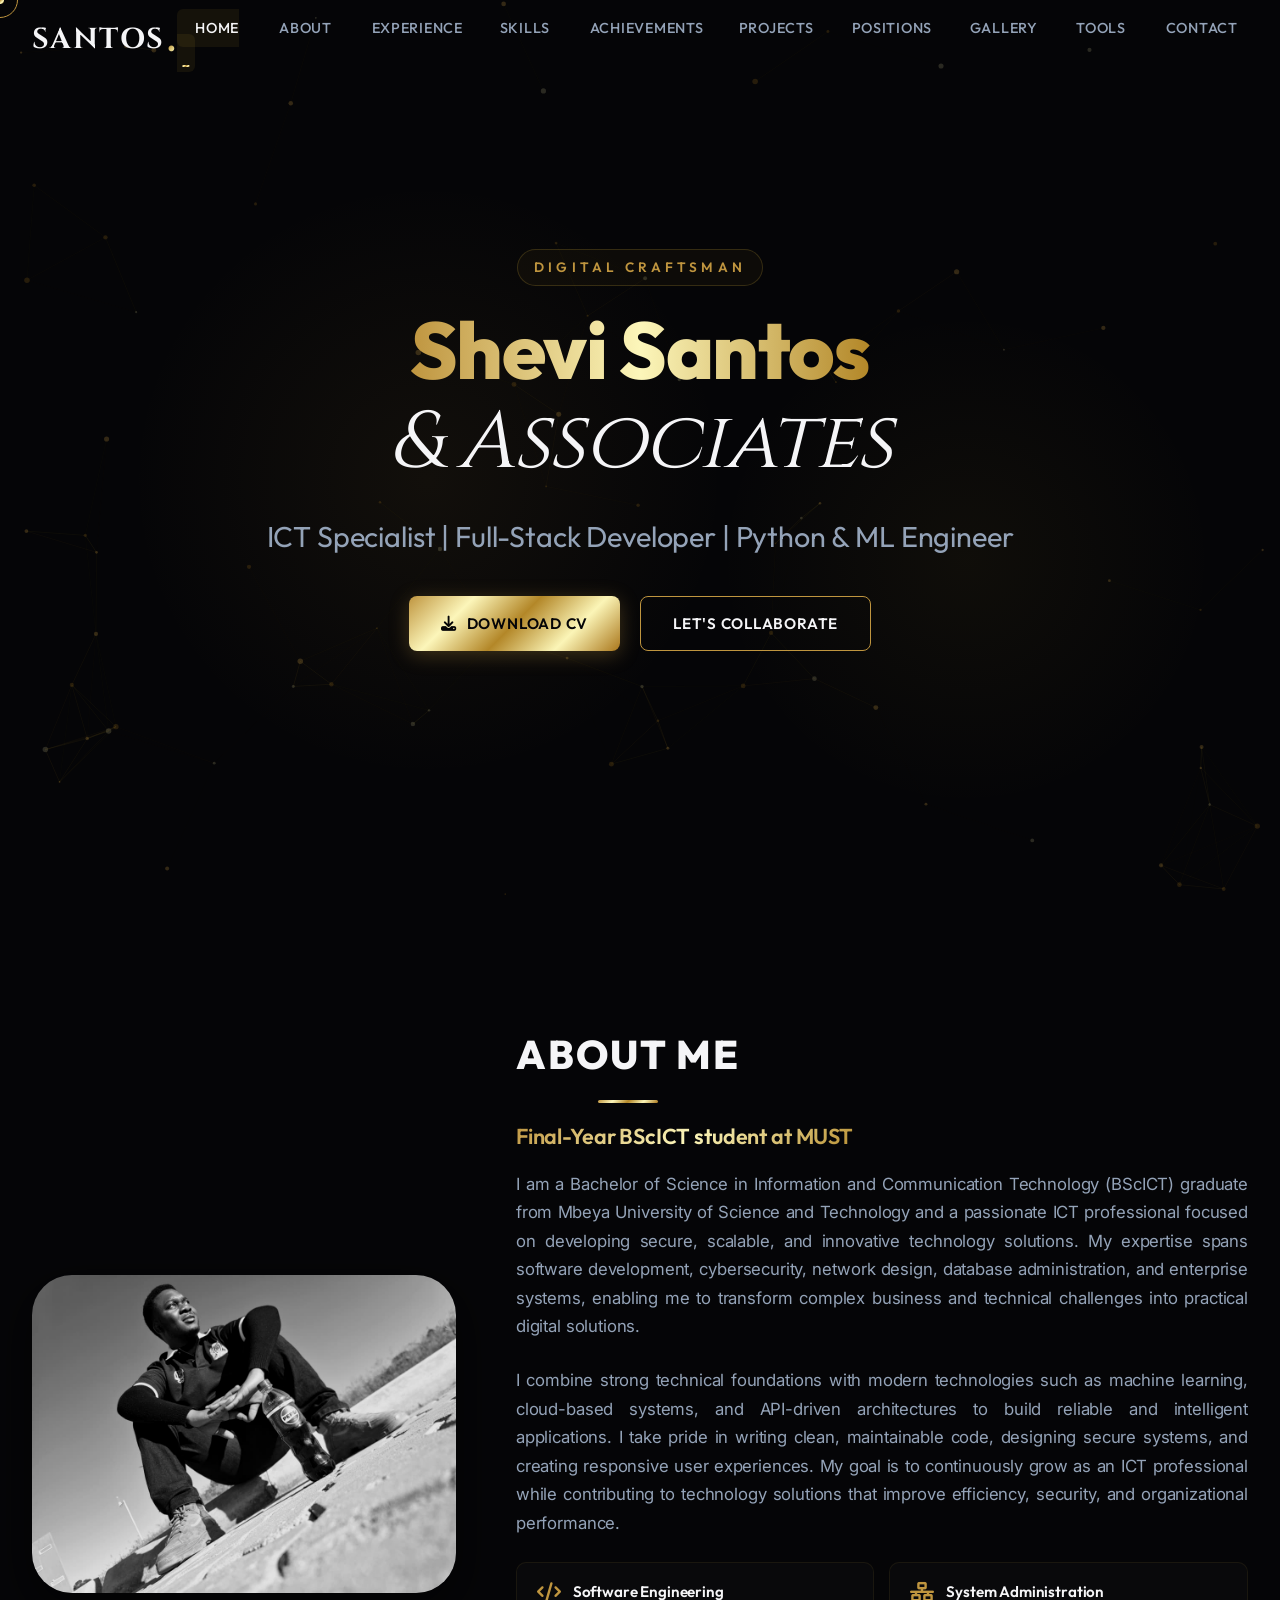
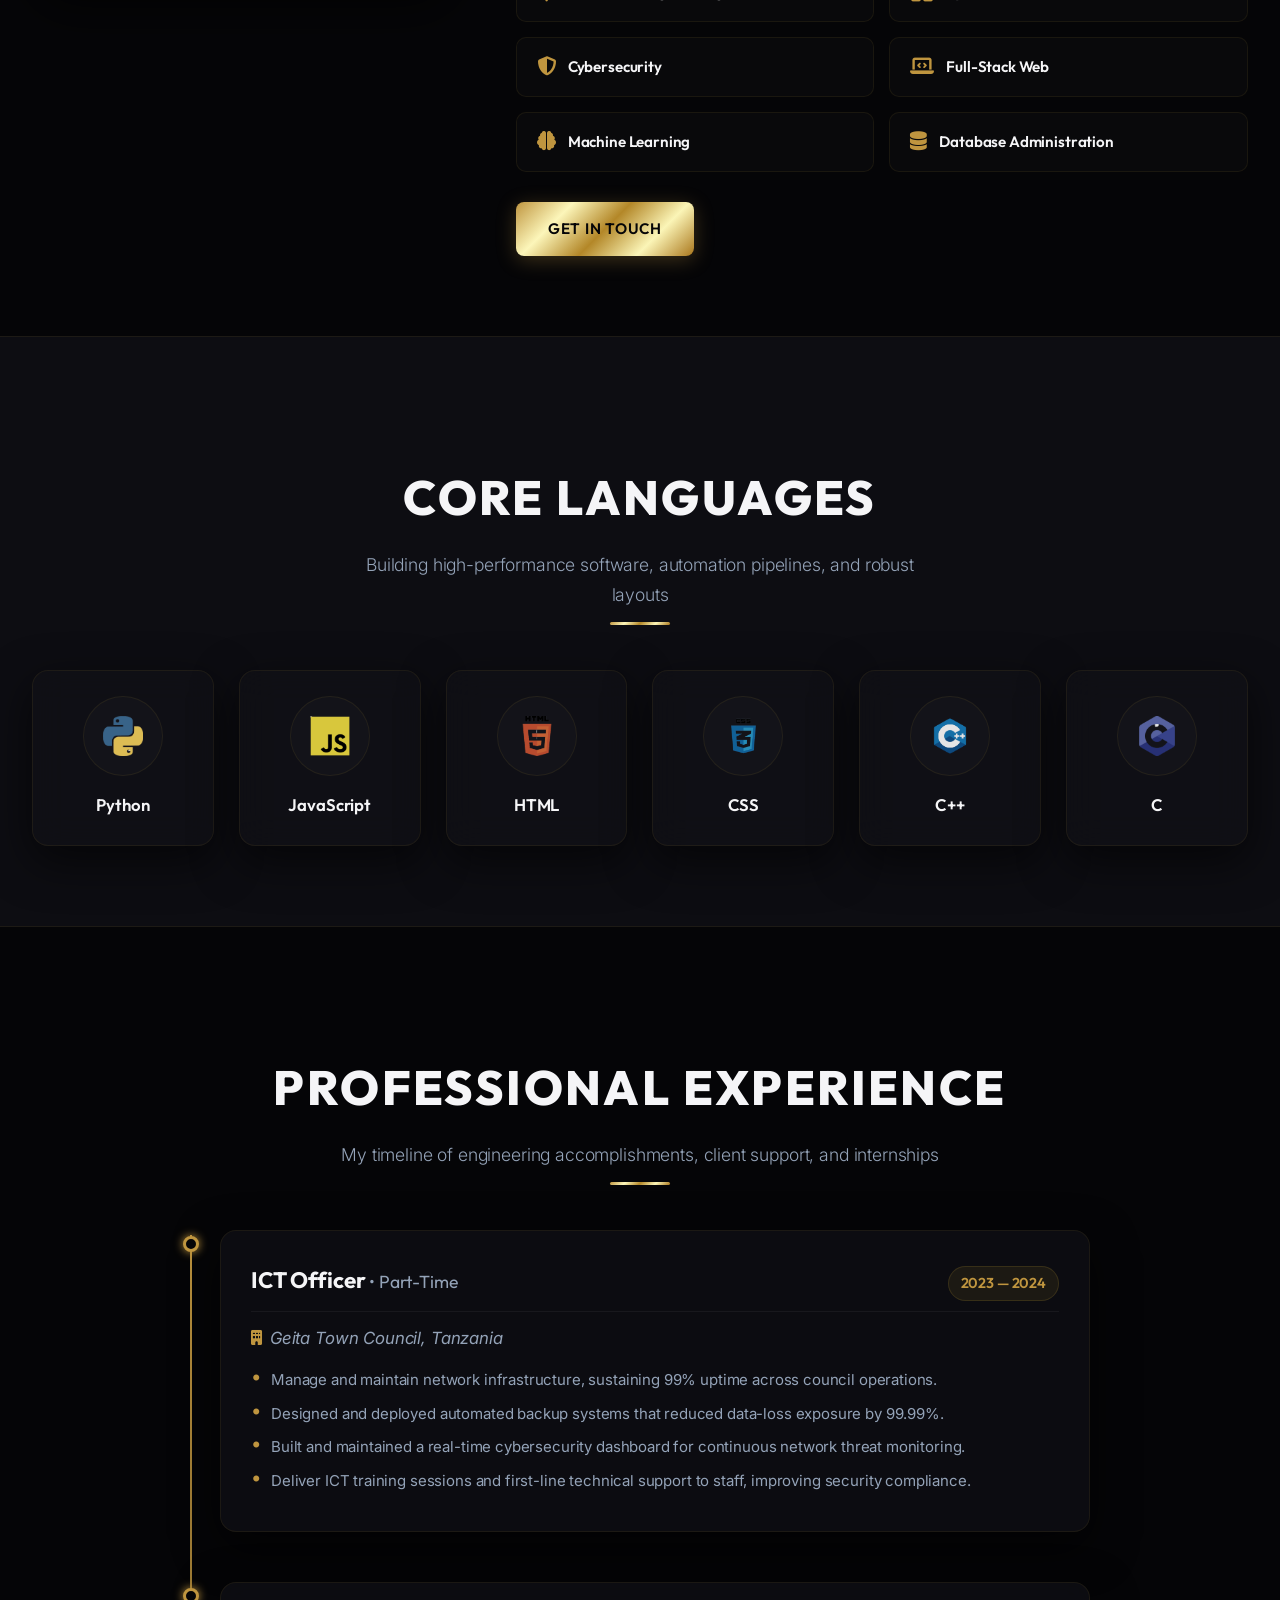
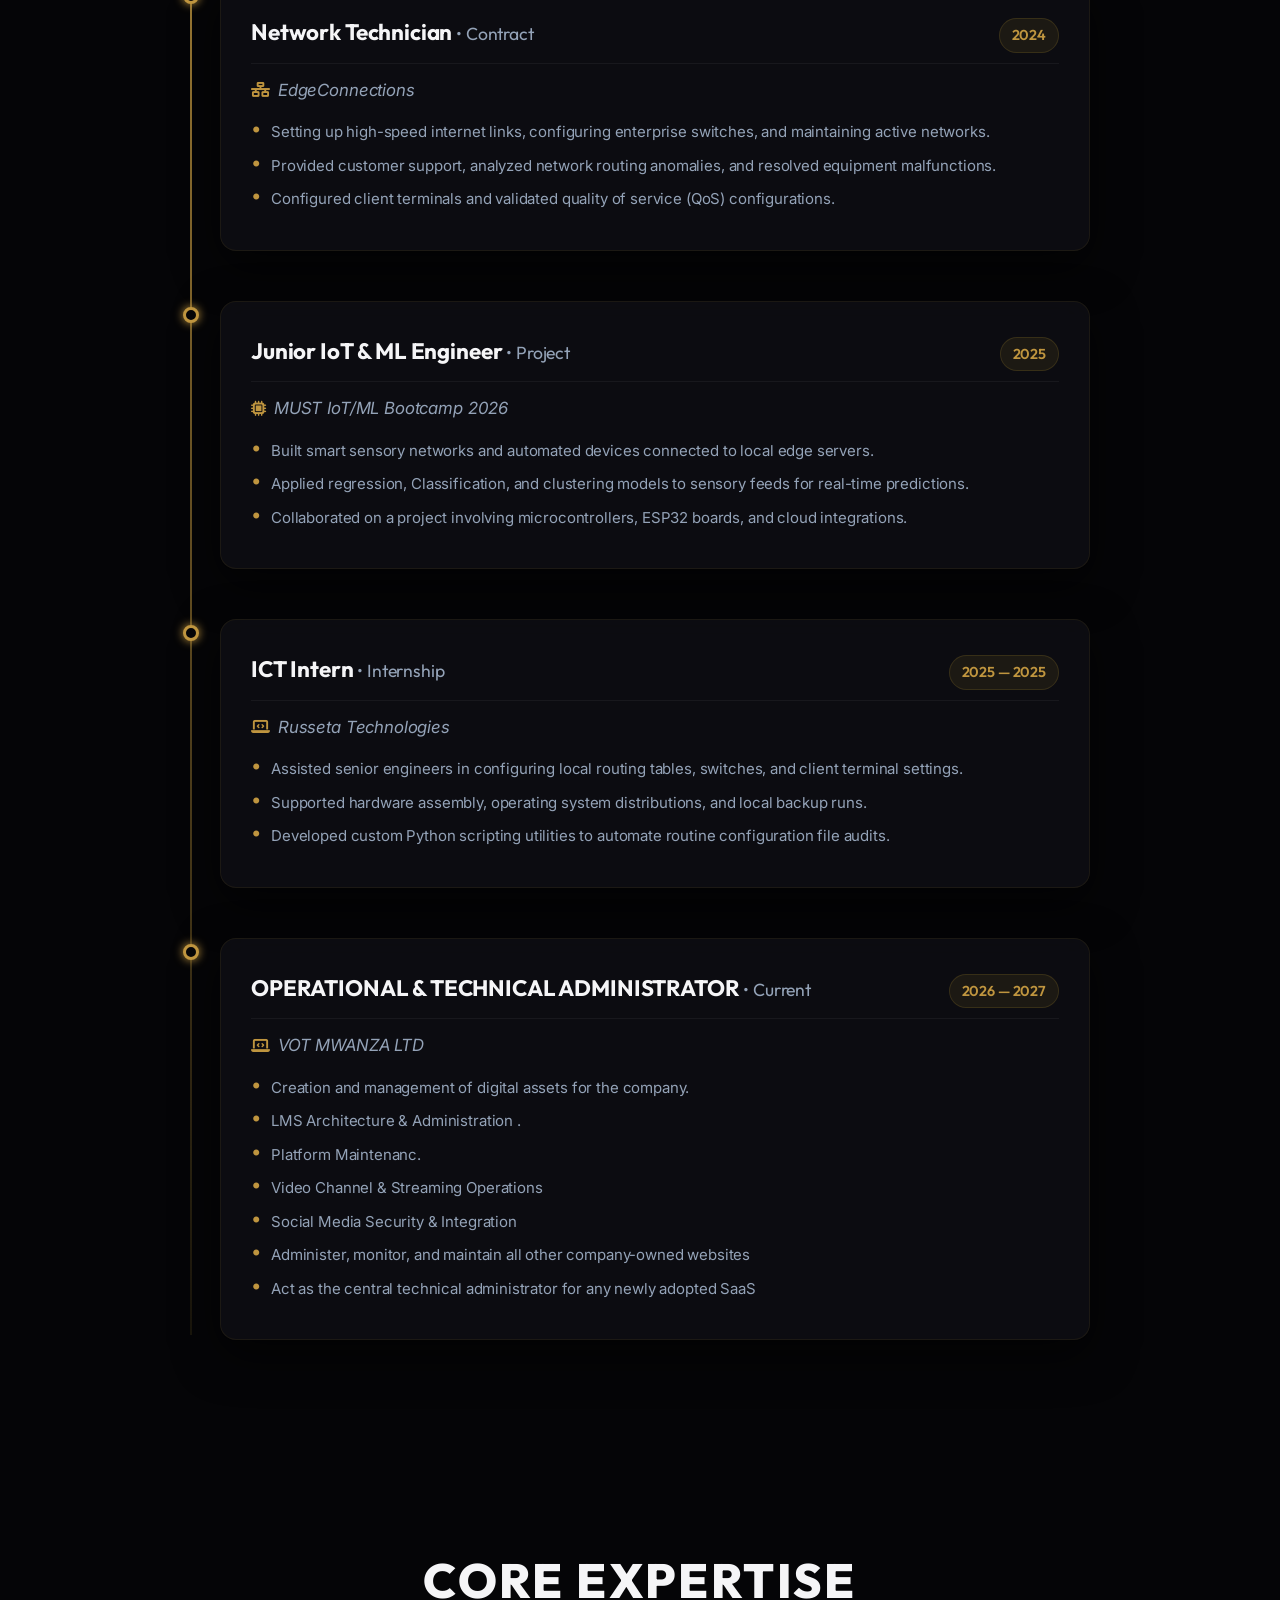
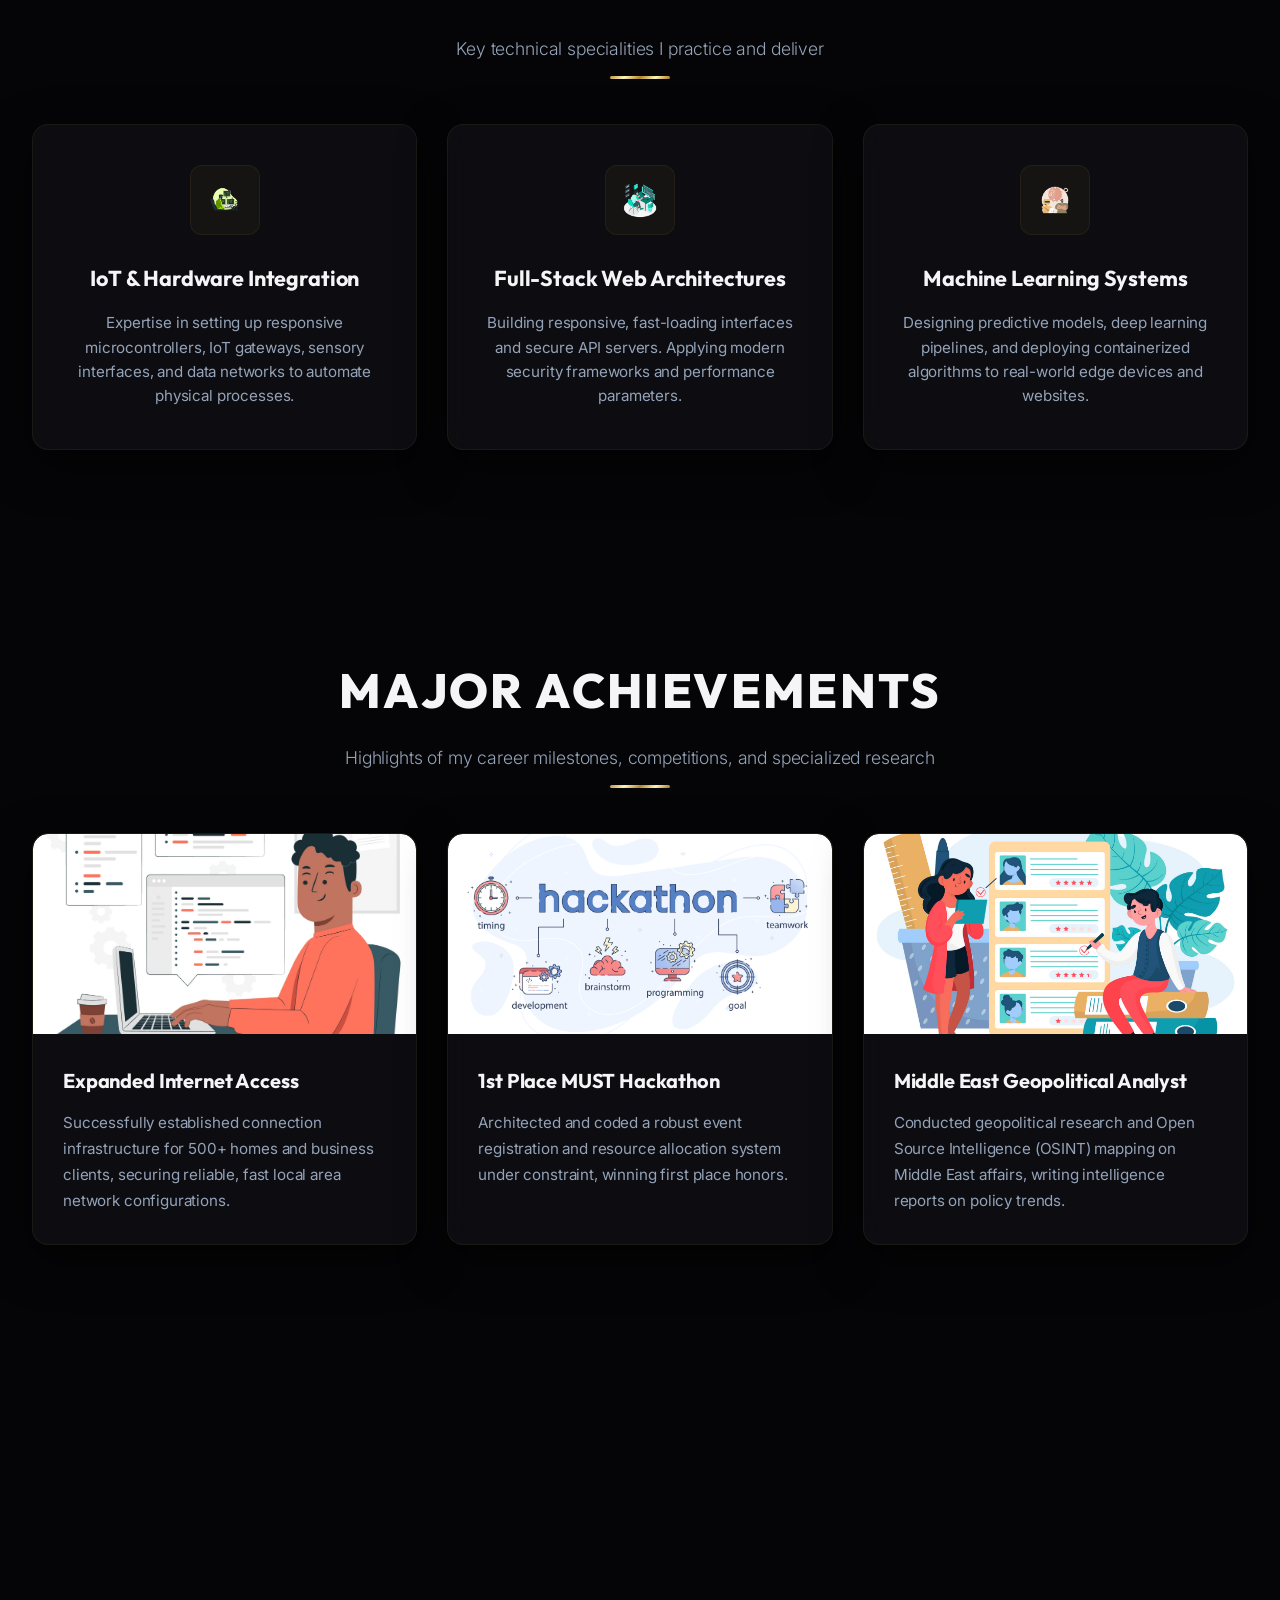
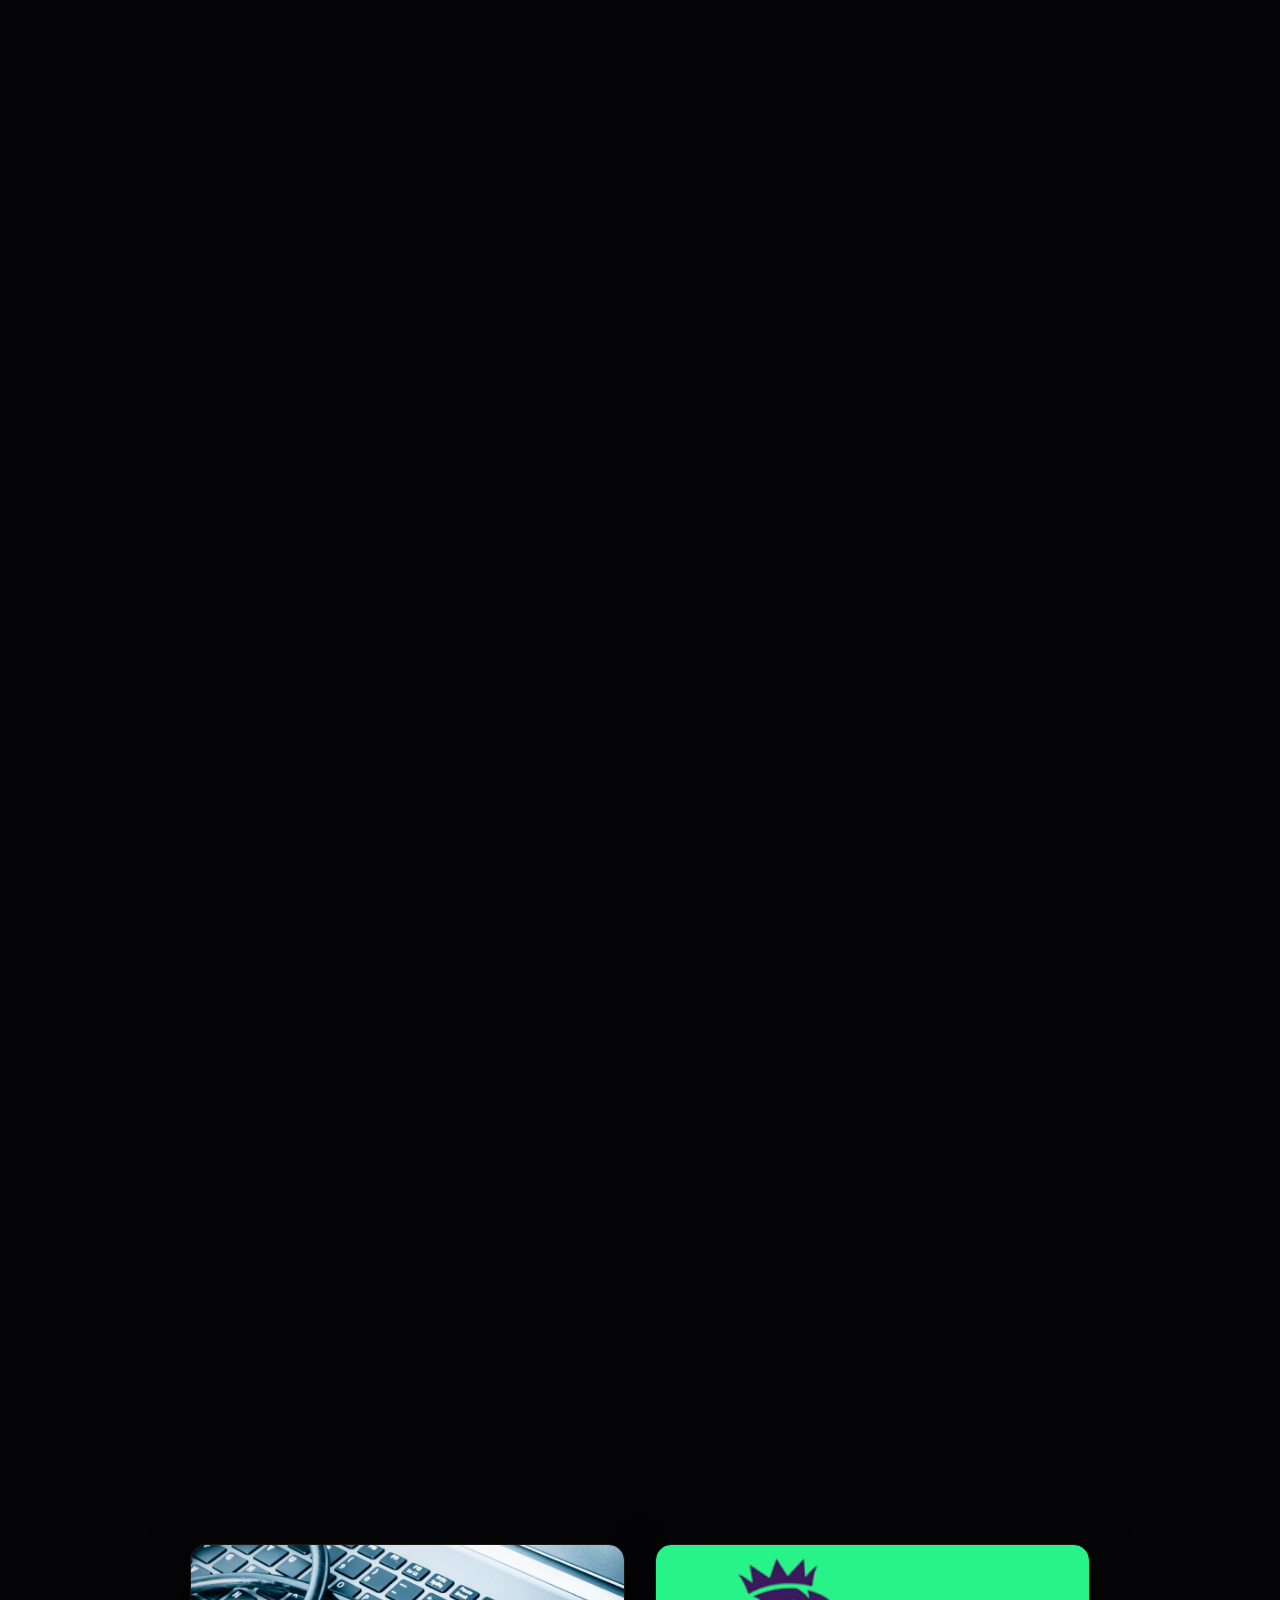
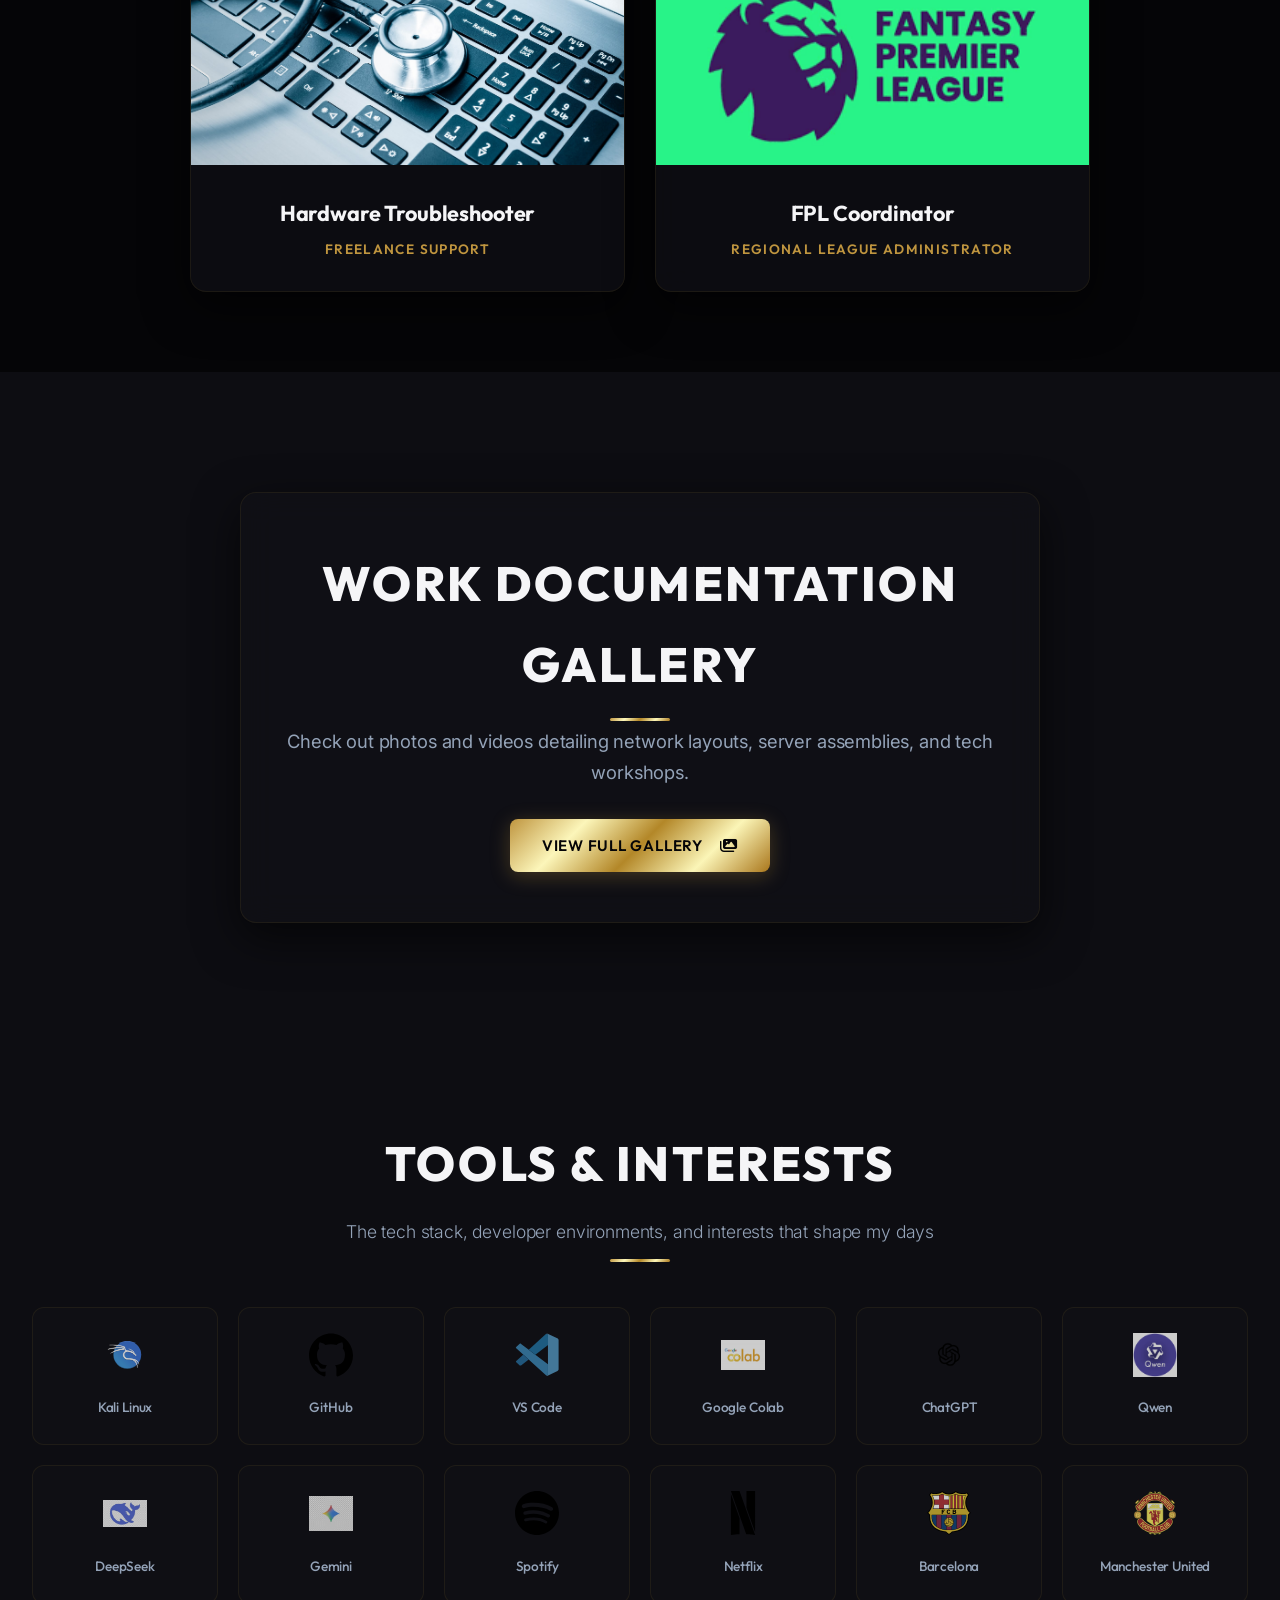
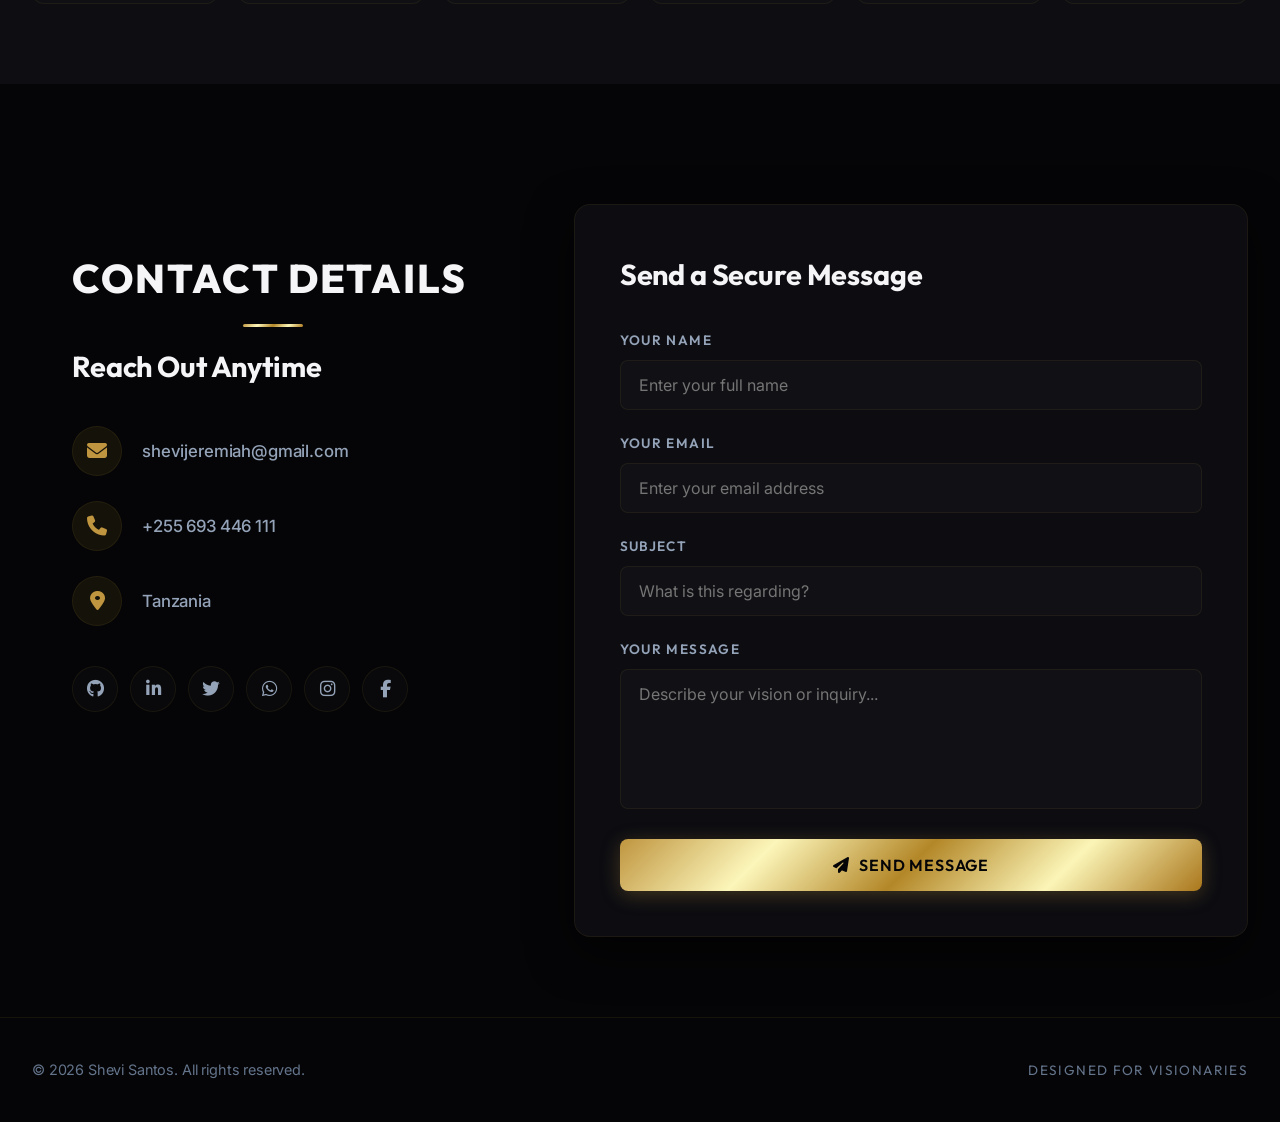
==== Index.html @ 2bf364a4 "ADD_OPERATIONAL & TECHNICAL_ADMINISTRATOR" ====
<!DOCTYPE html>
<html lang="en" data-theme="dark">
<head>
    <meta charset="UTF-8">
    <meta name="viewport" content="width=device-width, initial-scale=1.0">
    <meta name="description" content="Shevi Santos - Premium Portfolio. ICT Officer, Full-Stack Developer, and Python specialist showcasing elite engineering and design.">
    <meta name="theme-color" content="#050507">
    
    <title>Shevi Santos | Premium Portfolio</title>
    
    <!-- Favicon -->
    <link rel="icon" type="image/png" href="./image/icon2.png">
    
    <!-- Icons -->
    <link rel="stylesheet" href="https://cdnjs.cloudflare.com/ajax/libs/font-awesome/6.5.0/css/all.min.css">
    <link rel="stylesheet" href="./style/boxicons.min.css">
    
    <!-- Premium Stylesheet -->
    <link rel="stylesheet" type="text/css" href="./style/style1.css">
    
    <!-- Core Portfolio Scripts (defer for fast loading) -->
    <script src="./scripts/script.js" defer></script>
</head>
<body>

    <!-- Skip Navigation for Accessibility -->
    <a href="#main-content" class="skip-link" style="position: absolute; top: -100px; left: 10px; background: var(--accent-gold); color: var(--bg-dark); padding: 10px 20px; z-index: 1005; transition: top 0.2s;" onfocus="this.style.top='10px'" onblur="this.style.top='-100px'">Skip to main content</a>
    
    <!-- Scroll Progress Indicator -->
    <div id="scroll-progress" role="progressbar" aria-valuemin="0" aria-valuemax="100" aria-label="Page reading progress"></div>

    <!-- Custom Luxury Cursor (Hidden on touch devices automatically) -->
    <div class="cursor-dot"></div>
    <div class="cursor-outline"></div>

    <!-- ===== HEADER / NAVBAR ===== -->
    <header>
        <div class="container">
            <nav class="main-nav" aria-label="Main Navigation">
                <a href="#home" class="logo" aria-label="Shevi Santos Home">SANTOS<span>.</span></a>
                
                <!-- Accessible Mobile Hamburger -->
                <button class="hamburger" id="hamburger" aria-label="Toggle Navigation Menu" aria-expanded="false" aria-controls="navMenu">
                    <span></span>
                    <span></span>
                    <span></span>
                </button>

                <!-- Navigation Links -->
                <ul class="navbar" id="navMenu" role="menubar">
                    <li role="none"><a href="#home" role="menuitem" class="active">Home</a></li>
                    <li role="none"><a href="#about" role="menuitem">About</a></li>
                    <li role="none"><a href="#experience" role="menuitem">Experience</a></li>
                    <li role="none"><a href="#skills" role="menuitem">Skills</a></li>
                    <li role="none"><a href="#achievement" role="menuitem">Achievements</a></li>
                    <li role="none"><a href="#portfolio" role="menuitem">Projects</a></li>
                    <li role="none"><a href="#POR" role="menuitem">Positions</a></li>
                    <li role="none"><a href="galleries.html" role="menuitem">Gallery</a></li>
                    <li role="none"><a href="#tools" role="menuitem">Tools</a></li>
                    <li role="none"><a href="#contact" role="menuitem">Contact</a></li>
                </ul>
            </nav>
        </div>
    </header>

    <main id="main-content">
        <!-- ===== HERO SECTION ===== -->
        <section class="home" id="home" aria-label="Introduction Screen">
            <!-- Background video with Fallback -->
            <video autoplay loop muted playsinline class="back-video">
                <source src="./image/video4.mp4" type="video/mp4">
            </video>
            
            <!-- Canvas Particles overlay -->
            <canvas id="canvas-particles"></canvas>
            
            <div class="home-text">
                <span class="hero-tag reveal">Digital Craftsman</span>
                <h1 class="reveal"><span class="text-shimmer">Shevi Santos</span><br><span class="serif-name">&amp; Associates</span></h1>
                <h3 class="reveal">ICT Specialist | Full-Stack Developer | Python &amp; ML Engineer</h3>
                
                <div class="hero-btns reveal">
                    <a href="Shevi_Santos_CV.pdf" download="Shevi_Santos_CV.html" class="btn btn-primary" aria-label="Download Curriculum Vitae PDF">
                        <i class="fas fa-download"></i> Download CV
                    </a>
                    <a href="#contact" class="btn btn-secondary" aria-label="Navigate to contact form">
                        Let's Collaborate
                    </a>
                </div>
            </div>
        </section>

        <!-- ===== ABOUT SECTION ===== -->
        <section class="about" id="about" aria-label="About Me">
            <div class="container">
                <div class="about-grid">
                    <!-- Column 1: Image -->
                    <div class="about-img-container reveal">
                        <img src="./image/santos.jpeg" alt="Shevi Santos - ICT & Web Development Specialist" class="about-img">
                    </div>
                    
                    <!-- Column 2: Bio details -->
                    <div class="about-text reveal">
                        <div class="section-title" style="text-align: left; margin-bottom: 30px; display: inline-block;">
                            <h2 style="font-size: 2.5rem; margin-bottom: 0;">About Me</h2>
                        </div>
                        <h4 class="text-gold" style="font-family: var(--font-heading); font-size: 1.35rem; margin-bottom: 15px; font-weight: 600;">Final-Year BScICT student at MUST</h4>
                       <p style="text-align: justify;">
    I am a Bachelor of Science in Information and Communication Technology 
    (BScICT) graduate from Mbeya University of Science and Technology and a 
    passionate ICT professional focused on developing secure, scalable, and 
    innovative technology solutions. My expertise spans software development, 
    cybersecurity, network design, database administration, and enterprise 
    systems, enabling me to transform complex business and technical challenges 
    into practical digital solutions.
</p>

<p style="text-align: justify;">
    I combine strong technical foundations with modern technologies such as 
    machine learning, cloud-based systems, and API-driven architectures to build 
    reliable and intelligent applications. I take pride in writing clean, 
    maintainable code, designing secure systems, and creating responsive user 
    experiences. My goal is to continuously grow as an ICT professional while 
    contributing to technology solutions that improve efficiency, security, and 
    organizational performance.
</p>
                        
                        <!-- Core Areas list -->
                        <div class="about-disciplines">
                            <div class="discipline-card">
                                <i class="fas fa-code"></i> Software Engineering
                            </div>
                            <div class="discipline-card">
                                <i class="fas fa-network-wired"></i> System Administration
                            </div>
                            <div class="discipline-card">
                                <i class="fas fa-shield-alt"></i> Cybersecurity
                            </div>
                            <div class="discipline-card">
                                <i class="fas fa-laptop-code"></i> Full-Stack Web
                            </div>
                            <div class="discipline-card">
                                <i class="fas fa-brain"></i> Machine Learning
                            </div>
                            <div class="discipline-card">
                                <i class="fas fa-database"></i> Database Administration
                            </div>
                        </div>
                        
                        <a href="#contact" class="btn btn-primary">Get In Touch</a>
                    </div>
                </div>
            </div>
        </section>

        <!-- ===== TECH LANGUAGES ===== -->
        <section class="languages-section" aria-label="Programming Languages">
            <div class="container">
                <div class="section-title reveal">
                    <h2>Core Languages</h2>
                    <p>Building high-performance software, automation pipelines, and robust layouts</p>
                </div>
                
                <div class="languages-grid">
                    <!-- Python -->
                    <div class="lang-card glass-panel reveal">
                        <div class="lang-icon-wrapper">
                            <img src="./image/python.png" alt="Python Language Icon" class="lang-icon">
                        </div>
                        <h3>Python</h3>
                    </div>
                    <!-- JavaScript -->
                    <div class="lang-card glass-panel reveal">
                        <div class="lang-icon-wrapper">
                            <img src="./image/js.png" alt="JavaScript Language Icon" class="lang-icon">
                        </div>
                        <h3>JavaScript</h3>
                    </div>
                    <!-- HTML -->
                    <div class="lang-card glass-panel reveal">
                        <div class="lang-icon-wrapper">
                            <img src="./image/html.png" alt="HTML5 Icon" class="lang-icon">
                        </div>
                        <h3>HTML</h3>
                    </div>
                    <!-- CSS -->
                    <div class="lang-card glass-panel reveal">
                        <div class="lang-icon-wrapper">
                            <img src="./image/css.png" alt="CSS3 Icon" class="lang-icon">
                        </div>
                        <h3>CSS</h3>
                    </div>
                    <!-- C++ -->
                    <div class="lang-card glass-panel reveal">
                        <div class="lang-icon-wrapper">
                            <img src="./image/C++.png" alt="C++ Language Icon" class="lang-icon">
                        </div>
                        <h3>C++</h3>
                    </div>
                    <!-- C -->
                    <div class="lang-card glass-panel reveal">
                        <div class="lang-icon-wrapper">
                            <img src="./image/C.png" alt="C Language Icon" class="lang-icon">
                        </div>
                        <h3>C</h3>
                    </div>
                </div>
            </div>
        </section>

        <!-- ===== EXPERIENCE SECTION ===== -->
        <section class="experience" id="experience" aria-label="Professional Experience">
            <div class="container">
                <div class="section-title reveal">
                    <h2>Professional Experience</h2>
                    <p>My timeline of engineering accomplishments, client support, and internships</p>
                </div>
                
                <div class="experience-timeline">
                    <!-- Job 1 -->
                    <div class="timeline-item reveal">
                        <div class="timeline-node"></div>
                        <div class="timeline-content glass-panel">
                            <div class="timeline-header">
                                <h3>ICT Officer <span>&bull; Part-Time</span></h3>
                                <span class="timeline-date">2023 &mdash; 2024</span>
                            </div>
                            <div class="timeline-org"><i class="fas fa-building"></i> Geita Town Council, Tanzania</div>
                            <ul>
                                <li>Manage and maintain network infrastructure, sustaining 99% uptime across council operations.</li>
                                <li>Designed and deployed automated backup systems that reduced data-loss exposure by 99.99%.</li>
                                <li>Built and maintained a real-time cybersecurity dashboard for continuous network threat monitoring.</li>
                                <li>Deliver ICT training sessions and first-line technical support to staff, improving security compliance.</li>
                            </ul>
                        </div>
                    </div>
                    
                    <!-- Job 2 -->
                    <div class="timeline-item reveal">
                        <div class="timeline-node"></div>
                        <div class="timeline-content glass-panel">
                            <div class="timeline-header">
                                <h3>Network Technician <span>&bull; Contract</span></h3>
                                <span class="timeline-date">2024</span>
                            </div>
                            <div class="timeline-org"><i class="fas fa-network-wired"></i> EdgeConnections</div>
                            <ul>
                                <li>Setting up high-speed internet links, configuring enterprise switches, and maintaining active networks.</li>
                                <li>Provided customer support, analyzed network routing anomalies, and resolved equipment malfunctions.</li>
                                <li>Configured client terminals and validated quality of service (QoS) configurations.</li>
                            </ul>
                        </div>
                    </div>
                    
                    <!-- Job 3 -->
                    <div class="timeline-item reveal">
                        <div class="timeline-node"></div>
                        <div class="timeline-content glass-panel">
                            <div class="timeline-header">
                                <h3>Junior IoT &amp; ML Engineer <span>&bull; Project</span></h3>
                                <span class="timeline-date">2025</span>
                            </div>
                            <div class="timeline-org"><i class="fas fa-microchip"></i> MUST IoT/ML Bootcamp 2026</div>
                            <ul>
                                <li>Built smart sensory networks and automated devices connected to local edge servers.</li>
                                <li>Applied regression, Classification, and clustering models to sensory feeds for real-time predictions.</li>
                                <li>Collaborated on a project involving microcontrollers, ESP32 boards, and cloud integrations.</li>
                            </ul>
                        </div>
                    </div>
                    
                    <!-- Job 4 -->
                    <div class="timeline-item reveal">
                        <div class="timeline-node"></div>
                        <div class="timeline-content glass-panel">
                            <div class="timeline-header">
                                <h3>ICT Intern <span>&bull; Internship</span></h3>
                                <span class="timeline-date">2025 &mdash; 2025</span>
                            </div>
                            <div class="timeline-org"><i class="fas fa-laptop-code"></i> Russeta Technologies</div>
                            <ul>
                                <li>Assisted senior engineers in configuring local routing tables, switches, and client terminal settings.</li>
                                <li>Supported hardware assembly, operating system distributions, and local backup runs.</li>
                                <li>Developed custom Python scripting utilities to automate routine configuration file audits.</li>
                            </ul>
                        </div>
                    </div>
                
           
       

                 <!-- Job 5 -->
                    <div class="timeline-item reveal">
                        <div class="timeline-node"></div>
                        <div class="timeline-content glass-panel">
                            <div class="timeline-header">
                                <h3>OPERATIONAL & TECHNICAL ADMINISTRATOR <span>&bull; Current</span></h3>
                                <span class="timeline-date">2026 &mdash; 2027</span>
                            </div>
                            <div class="timeline-org"><i class="fas fa-laptop-code"></i>VOT MWANZA LTD</div>
                            <ul>
                                <li>Creation and management of digital assets for the company.</li>
                                <li>LMS Architecture & Administration .</li>
                                <li>Platform Maintenanc.</li>
                                <li>Video Channel & Streaming Operations</li>
                                <li>Social Media Security & Integration</li>
                                <li>Administer, monitor, and maintain all other company-owned websites</li>
                                <li>Act as the central technical administrator for any newly adopted SaaS</li>
                            </ul>
                        </div>
                    </div>
                </div>
            </div>
        </section>

        <!-- ===== SKILLS SECTION ===== -->
        <section class="skills" id="skills" aria-label="Skills & Capabilities">
            <div class="container">
                <div class="section-title reveal">
                    <h2>Core Expertise</h2>
                    <p>Key technical specialities I practice and deliver</p>
                </div>
                
                <div class="skills-grid">
                    <!-- Skill 1 -->
                    <div class="skill-card glass-panel reveal">
                        <div class="skill-icon-box">
                            <img src="./image/cp-removebg-preview.png" alt="IoT Chip Icon">
                        </div>
                        <h3>IoT &amp; Hardware Integration</h3>
                        <p>
                            Expertise in setting up responsive microcontrollers, IoT gateways, sensory interfaces, and data networks to automate physical processes.
                        </p>
                    </div>
                    
                    <!-- Skill 2 -->
                    <div class="skill-card glass-panel reveal">
                        <div class="skill-icon-box">
                            <img src="./image/fe-removebg-preview.png" alt="Web Layout Icon">
                        </div>
                        <h3>Full-Stack Web Architectures</h3>
                        <p>
                            Building responsive, fast-loading interfaces and secure API servers. Applying modern security frameworks and performance parameters.
                        </p>
                    </div>
                    
                    <!-- Skill 3 -->
                    <div class="skill-card glass-panel reveal">
                        <div class="skill-icon-box">
                            <img src="./image/ml-removebg-preview.png" alt="Neural Network Icon">
                        </div>
                        <h3>Machine Learning Systems</h3>
                        <p>
                            Designing predictive models, deep learning pipelines, and deploying containerized algorithms to real-world edge devices and websites.
                        </p>
                    </div>
                </div>
            </div>
        </section>

        <!-- ===== ACHIEVEMENTS SECTION ===== -->
        <section class="achievement" id="achievement" aria-label="Major Achievements">
            <div class="container">
                <div class="section-title reveal">
                    <h2>Major Achievements</h2>
                    <p>Highlights of my career milestones, competitions, and specialized research</p>
                </div>
                
                <div class="achievements-grid">
                    <!-- Achievement 1 -->
                    <div class="achievement-card glass-panel reveal">
                        <div class="ach-img-wrapper">
                            <img src="./image/coding.jpg" alt="Local infrastructure server rack setup">
                        </div>
                        <div class="ach-body">
                            <h3>Expanded Internet Access</h3>
                            <p>Successfully established connection infrastructure for 500+ homes and business clients, securing reliable, fast local area network configurations.</p>
                        </div>
                    </div>
                    
                    <!-- Achievement 2 -->
                    <div class="achievement-card glass-panel reveal">
                        <div class="ach-img-wrapper">
                            <img src="./image/hackathon.jpg" alt="Hackathon awards ceremony">
                        </div>
                        <div class="ach-body">
                            <h3>1st Place MUST Hackathon</h3>
                            <p>Architected and coded a robust event registration and resource allocation system under constraint, winning first place honors.</p>
                        </div>
                    </div>
                    
                    <!-- Achievement 3 -->
                    <div class="achievement-card glass-panel reveal">
                        <div class="ach-img-wrapper">
                            <img src="./image/extras.jpg" alt="Digital globe geolocation graphs">
                        </div>
                        <div class="ach-body">
                            <h3>Middle East Geopolitical Analyst</h3>
                            <p>Conducted geopolitical research and Open Source Intelligence (OSINT) mapping on Middle East affairs, writing intelligence reports on policy trends.</p>
                        </div>
                    </div>
                </div>
            </div>
        </section>

        <!-- ===== PROJECTS (PORTFOLIO) SECTION ===== -->
        <section class="portfolio" id="portfolio" aria-label="Engineering Projects">
            <div class="container">
                <div class="section-title reveal">
                    <h2>Featured Projects</h2>
                    <p>A selection of my web applications, Machine Learning tools, and integrations</p>
                </div>
                
                <div class="projects-grid">
                    <!-- Project 1 -->
                    <div class="project-card glass-panel reveal">
                        <div class="project-img-wrapper">
                            <img src="./image/lib1.jpg" alt="School Management Interface mockup">
                            <div class="project-overlay">
                                <a href="#contact" class="project-link-btn" aria-label="View School Management project details"><i class="fas fa-link"></i></a>
                            </div>
                        </div>
                        <div class="project-body">
                            <span class="project-meta">Web Application Development</span>
                            <h3>School Management System</h3>
                            <p>An administrative system managing classes, grading grids, fee reconciliations, and student portal records in a centralized, secure database.</p>
                            <div class="project-tags">
                                <span class="project-tag">HTML</span>
                                <span class="project-tag">CSS</span>
                                <span class="project-tag">Python</span>
                                <span class="project-tag">PostgreSQL</span>
                            </div>
                        </div>
                    </div>

                    <!-- Project 2 -->
                    <div class="project-card glass-panel reveal">
                        <div class="project-img-wrapper">
                            <img src="./image/hotel.jpeg" alt="Hotel booking dashboard interface">
                            <div class="project-overlay">
                                <a href="#contact" class="project-link-btn" aria-label="View Hotel Booking project details"><i class="fas fa-link"></i></a>
                            </div>
                        </div>
                        <div class="project-body">
                            <span class="project-meta">Web Application Development</span>
                            <h3>Hotel Booking Application</h3>
                            <p>A platform with real-time room calendars, customer registries, payment confirmations, and dynamic search filter properties.</p>
                            <div class="project-tags">
                                <span class="project-tag">JavaScript</span>
                                <span class="project-tag">CSS</span>
                                <span class="project-tag">Django</span>
                                <span class="project-tag">SQLite</span>
                            </div>
                        </div>
                    </div>

                    <!-- Project 3 -->
                    <div class="project-card glass-panel reveal">
                        <div class="project-img-wrapper">
                            <img src="./image/tomatos.jpg" alt="Agricultural tomato farm scanner">
                            <div class="project-overlay">
                                <a href="#contact" class="project-link-btn" aria-label="View Tomato Classification project details"><i class="fas fa-link"></i></a>
                            </div>
                        </div>
                        <div class="project-body">
                            <span class="project-meta">Machine Learning / Agriculture</span>
                            <h3>Tomato Diseases Classification</h3>
                            <p>A computer vision classifier trained on leaf images that detects agricultural blight, rust, and pests, advising on treatments.</p>
                            <div class="project-tags">
                                <span class="project-tag">Python</span>
                                <span class="project-tag">TensorFlow</span>
                                <span class="project-tag">OpenCV</span>
                                <span class="project-tag">Flask</span>
                            </div>
                        </div>
                    </div>

                    <!-- Project 4 -->
                    <div class="project-card glass-panel reveal">
                        <div class="project-img-wrapper">
                            <img src="./image/price.jpg" alt="Real estate analytics graphics">
                            <div class="project-overlay">
                                <a href="#contact" class="project-link-btn" aria-label="View Price Prediction project details"><i class="fas fa-link"></i></a>
                            </div>
                        </div>
                        <div class="project-body">
                            <span class="project-meta">Data Science / Machine Learning</span>
                            <h3>House Price Prediction</h3>
                            <p>An analytics model performing regression on real estate properties, accounting for structural features, zone indices, and inflation trends.</p>
                            <div class="project-tags">
                                <span class="project-tag">Python</span>
                                <span class="project-tag">Scikit-Learn</span>
                                <span class="project-tag">Pandas</span>
                                <span class="project-tag">Jupyter</span>
                            </div>
                        </div>
                    </div>

                    <!-- Project 5 -->
                    <div class="project-card glass-panel reveal">
                        <div class="project-img-wrapper">
                            <img src="./image/chest.jpg" alt="Chest X-Ray lung scanning visualizer">
                            <div class="project-overlay">
                                <a href="https://cancerdetector.streamlit.app/" target="_blank" class="project-link-btn" aria-label="View live Chest X-Ray Streamlit Application"><i class="fas fa-external-link-alt"></i></a>
                            </div>
                        </div>
                        <div class="project-body">
                            <span class="project-meta">Machine Learning / Healthcare</span>
                            <h3>Chest X-Ray Analysis</h3>
                            <p>A deep neural network tool highlighting chest X-ray image features to screen for pulmonary anomalies and pneumonia. Deployed live.</p>
                            <div class="project-tags">
                                <span class="project-tag">Streamlit</span>
                                <span class="project-tag">PyTorch</span>
                                <span class="project-tag">Python</span>
                                <span class="project-tag">Docker</span>
                            </div>
                        </div>
                    </div>

                    <!-- Project 6 -->
                    <div class="project-card glass-panel reveal">
                        <div class="project-img-wrapper">
                            <img src="./image/chatbot.jpeg" alt="Neural Conversational chatbot screen">
                            <div class="project-overlay">
                                <a href="#contact" class="project-link-btn" aria-label="View Chatbot project details"><i class="fas fa-link"></i></a>
                            </div>
                        </div>
                        <div class="project-body">
                            <span class="project-meta">Natural Language Processing</span>
                            <h3>AI Conversational ChatBot</h3>
                            <p>An NLP-based agent matching user inputs with semantic responses and running a light context engine to answers general inquiries.</p>
                            <div class="project-tags">
                                <span class="project-tag">Python</span>
                                <span class="project-tag">NLTK</span>
                                <span class="project-tag">Keras</span>
                                <span class="project-tag">WebSockets</span>
                            </div>
                        </div>
                    </div>
                </div>
            </div>
        </section>

        <!-- ===== POSITIONS & VOLUNTEER SECTION ===== -->
        <section class="POR" id="POR" aria-label="Positions & Responsibilities">
            <div class="container">
                <div class="section-title reveal">
                    <h2>Positions &amp; Responsibilities</h2>
                    <p>Leadership, coordination, and community support roles I've held</p>
                </div>
                
                <div class="por-grid">
                    <!-- Card 1 -->
                    <div class="por-card glass-panel reveal">
                        <img src="./image/troubleshoot.jpg" alt="Technician repairing motherboard" class="por-img">
                        <div class="por-body">
                            <h3>Hardware Troubleshooter</h3>
                            <h6>Freelance Support</h6>
                        </div>
                    </div>
                    
                    <!-- Card 2 -->
                    <div class="por-card glass-panel reveal">
                        <img src="./image/fpl.png" alt="Fantasy Premier League Logo" class="por-img">
                        <div class="por-body">
                            <h3>FPL Coordinator</h3>
                            <h6>Regional League Administrator</h6>
                        </div>
                    </div>
                </div>
            </div>
        </section>

        <!-- ===== GALLERY PREVIEW LINK SECTION ===== -->
        <section class="photos-preview-section" id="photos-videos" aria-label="Gallery Preview">
            <div class="container">
                <div class="photos-preview-card glass-panel reveal">
                    <div class="section-title" style="margin-bottom: 20px;">
                        <h2>Work Documentation Gallery</h2>
                    </div>
                    <p>Check out photos and videos detailing network layouts, server assemblies, and tech workshops.</p>
                    <a href="galleries.html" class="btn btn-primary" aria-label="View the full work documentation gallery">
                        View Full Gallery &nbsp;<i class="fas fa-images"></i>
                    </a>
                </div>
            </div>
        </section>

        <!-- ===== TOOLS & TECH GRID ===== -->
        <section class="tools-section" id="tools" aria-label="Tools and Tech Ecosystem">
            <div class="container">
                <div class="section-title reveal">
                    <h2>Tools &amp; Interests</h2>
                    <p>The tech stack, developer environments, and interests that shape my days</p>
                </div>
                
                <div class="tools-grid">
                    <div class="tool-card reveal">
                        <img src="./image/kali.svg" alt="Kali Linux security suite logo">
                        <span>Kali Linux</span>
                    </div>
                    <div class="tool-card reveal">
                        <img src="./image/github.svg" alt="GitHub code forge logo">
                        <span>GitHub</span>
                    </div>
                    <div class="tool-card reveal">
                        <img src="./image/vscode.svg" alt="VS Code IDE logo">
                        <span>VS Code</span>
                    </div>
                    <div class="tool-card reveal">
                        <img src="./image/colab.jpg" alt="Google Colab Jupyter environment logo">
                        <span>Google Colab</span>
                    </div>
                    <div class="tool-card reveal">
                        <img src="./image/chatgpt1.png" alt="OpenAI ChatGPT logo">
                        <span>ChatGPT</span>
                    </div>
                    <div class="tool-card reveal">
                        <img src="./image/qwen.jpeg" alt="Alibaba Qwen LLM logo">
                        <span>Qwen</span>
                    </div>
                    <div class="tool-card reveal">
                        <img src="./image/deepseek.jpeg" alt="DeepSeek LLM logo">
                        <span>DeepSeek</span>
                    </div>
                    <div class="tool-card reveal">
                        <img src="./image/gemin.jpeg" alt="Google Gemini LLM logo">
                        <span>Gemini</span>
                    </div>
                    <div class="tool-card reveal">
                        <img src="./image/spotify.svg" alt="Spotify audio platform logo">
                        <span>Spotify</span>
                    </div>
                    <div class="tool-card reveal">
                        <img src="./image/netflix.svg" alt="Netflix streaming network logo">
                        <span>Netflix</span>
                    </div>
                    <div class="tool-card reveal">
                        <img src="./image/barcelona.svg" alt="FC Barcelona club crest">
                        <span>Barcelona</span>
                    </div>
                    <div class="tool-card reveal">
                        <img src="./image/manu.svg" alt="Manchester United club crest">
                        <span>Manchester United</span>
                    </div>
                </div>
            </div>
        </section>

        <!-- ===== CONTACT SECTION ===== -->
        <section class="contact" id="contact" aria-label="Contact Channel">
            <div class="container">
                <div class="contact-container">
                    
                    <!-- Column 1: Info and Links -->
                    <div class="contact-info reveal">
                        <div class="section-title" style="text-align: left; margin-bottom: 30px;">
                            <h2 style="font-size: 2.5rem; margin-bottom: 0;">Contact Details</h2>
                        </div>
                        <h3>Reach Out Anytime</h3>
                        
                        <a href="mailto:shevijeremiah@gmail.com" class="contact-item" aria-label="Send email to shevijeremiah@gmail.com">
                            <div class="contact-icon"><i class="fas fa-envelope"></i></div>
                            <span>shevijeremiah@gmail.com</span>
                        </a>
                        
                        <a href="tel:+255693446111" class="contact-item" aria-label="Call +255 693 446 111">
                            <div class="contact-icon"><i class="fas fa-phone"></i></div>
                            <span>+255 693 446 111</span>
                        </a>
                        
                        <div class="contact-item" aria-label="Location: Tanzania">
                            <div class="contact-icon"><i class="fas fa-map-marker-alt"></i></div>
                            <span>Tanzania</span>
                        </div>
                        
                        <!-- Socials -->
                        <div class="social-links">
                            <a href="https://github.com/SHEVISANTOS" target="_blank" class="social-link" aria-label="GitHub Profile"><i class="fab fa-github"></i></a>
                            <a href="https://www.linkedin.com/in/shevi-maisha-785895293" target="_blank" class="social-link" aria-label="LinkedIn Profile"><i class="fab fa-linkedin-in"></i></a>
                            <a href="https://twitter.com/SheviSantos" target="_blank" class="social-link" aria-label="Twitter Profile"><i class="fab fa-twitter"></i></a>
                            <a href="https://wa.me/255625000799" target="_blank" class="social-link" aria-label="WhatsApp Chat"><i class="fab fa-whatsapp"></i></a>
                            <a href="https://www.instagram.com/shevi_santos/" target="_blank" class="social-link" aria-label="Instagram Profile"><i class="fab fa-instagram"></i></a>
                            <a href="https://www.facebook.com/shevi.santos" target="_blank" class="social-link" aria-label="Facebook Profile"><i class="fab fa-facebook-f"></i></a>
                        </div>
                    </div>
                    
                    <!-- Column 2: Form -->
                    <form class="contact-form glass-panel reveal" id="contactForm" action="https://api.web3forms.com/submit" method="POST" aria-label="Message submission form">
                        <h3>Send a Secure Message</h3>
                        
                        <!-- Hidden Web3Forms Access Key -->
                        <input type="hidden" name="access_key" value="ac10c802-27ae-4685-89ff-0f7ef514c887">
                        
                        <!-- Form Message Alert (Target for AJAX callbacks) -->
                        <div class="form-message hidden" id="formMessage" role="alert">
                            <i class="fas fa-info-circle"></i>
                            <span id="messageText"></span>
                            <button type="button" class="close-message" aria-label="Dismiss alert" onclick="this.parentElement.classList.add('hidden')">&times;</button>
                        </div>
                        
                        <div class="form-group">
                            <label for="name">Your Name</label>
                            <input type="text" id="name" name="name" placeholder="Enter your full name" required autocomplete="name">
                        </div>
                        
                        <div class="form-group">
                            <label for="email">Your Email</label>
                            <input type="email" id="email" name="email" placeholder="Enter your email address" required autocomplete="email">
                        </div>
                        
                        <div class="form-group">
                            <label for="subject">Subject</label>
                            <input type="text" id="subject" name="subject" placeholder="What is this regarding?">
                        </div>
                        
                        <div class="form-group">
                            <label for="message">Your Message</label>
                            <textarea id="message" name="message" placeholder="Describe your vision or inquiry..." required></textarea>
                        </div>
                        
                        <button type="submit" class="btn btn-primary form-btn">
                            <i class="fas fa-paper-plane"></i> Send Message
                        </button>
                    </form>
                    
                </div>
            </div>
        </section>
    </main>

    <!-- ===== FOOTER ===== -->
    <footer>
        <div class="container">
            <div class="footer-content">
                <p>&copy; 2026 Shevi Santos. All rights reserved.</p>
                <div style="font-family: var(--font-heading); font-size: 0.85rem; letter-spacing: 0.1em; text-transform: uppercase; color: var(--text-dark);">
                    Designed for Visionaries
                </div>
            </div>
        </div>
    </footer>

    <!-- Back to Top Button -->
    <div class="top" id="backToTop">
        <button class="top-btn" aria-label="Back to top of page"><i class="fas fa-arrow-up"></i></button>
    </div>

</body>
</html>
---- style/style1.css ----
/* ==========================================================================
   PREMIUM LUXURY DESIGN SYSTEM (OBSIDIAN & GOLD)
   ========================================================================== */

@import url('https://fonts.googleapis.com/css2?family=Cinzel:wght@400;600;700&family=Inter:wght@300;400;500;600&family=Outfit:wght@300;400;500;600;700;800&display=swap');

:root {
    /* Color Palette */
    --bg-dark: #050507;
    --bg-light: #0d0d12;
    --bg-card: rgba(18, 18, 24, 0.65);
    --bg-nav: rgba(5, 5, 7, 0.8);
    
    /* Luxury Gold Gradients & Accent Colors */
    --gold-primary: #bf953f;
    --gold-light: #fcf6ba;
    --gold-dark: #aa771c;
    --accent-gold: linear-gradient(135deg, #bf953f 0%, #fcf6ba 25%, #b38728 50%, #fbf5b7 75%, #aa771c 100%);
    --accent-glow: rgba(212, 175, 55, 0.12);
    
    /* Text Colors */
    --text-main: #f5f5f7;
    --text-muted: #94a3b8;
    --text-dark: #64748b;
    
    /* Layout & Styling */
    --border-color: rgba(212, 175, 55, 0.08);
    --border-hover: rgba(212, 175, 55, 0.35);
    --card-shadow: 0 15px 45px rgba(0, 0, 0, 0.6);
    --glow-shadow: 0 0 25px rgba(212, 175, 55, 0.15);
    --transition: all 0.4s cubic-bezier(0.16, 1, 0.3, 1);
    
    /* Fonts */
    --font-heading: 'Outfit', sans-serif;
    --font-body: 'Inter', sans-serif;
    --font-serif: 'Cinzel', serif;
}

/* ===== GLOBAL RESET & BASE STYLES ===== */
* {
    padding: 0;
    margin: 0;
    box-sizing: border-box;
    outline: none;
    -webkit-tap-highlight-color: transparent;
}

html {
    scroll-behavior: smooth;
    scroll-padding-top: 90px;
    background-color: var(--bg-dark);
}

body {
    background-color: var(--bg-dark);
    color: var(--text-main);
    font-family: var(--font-body);
    font-size: 15px;
    line-height: 1.7;
    overflow-x: hidden;
    letter-spacing: -0.01em;
}

/* ===== CUSTOM SCROLLBAR ===== */
::-webkit-scrollbar {
    width: 8px;
}

::-webkit-scrollbar-track {
    background: var(--bg-dark);
}

::-webkit-scrollbar-thumb {
    background: linear-gradient(180deg, var(--gold-dark), var(--gold-primary));
    border-radius: 10px;
    border: 2px solid var(--bg-dark);
}

::-webkit-scrollbar-thumb:hover {
    background: var(--gold-light);
}

/* ===== UTILITY & CLASS DESIGN SYSTEM ===== */
.container {
    max-width: 1300px;
    margin: 0 auto;
    padding: 0 2rem;
}

section {
    padding: 120px 0 80px;
    position: relative;
    z-index: 2;
}

.text-gold {
    background: var(--accent-gold);
    -webkit-background-clip: text;
    background-clip: text;
    color: transparent;
    font-weight: 700;
}

.text-shimmer {
    background: linear-gradient(to right, #bf953f 0%, #fcf6ba 25%, #b38728 50%, #fbf5b7 75%, #aa771c 100%);
    background-size: 200% auto;
    color: transparent;
    -webkit-background-clip: text;
    background-clip: text;
    animation: shimmer 4s linear infinite;
}

@keyframes shimmer {
    to { background-position: 200% center; }
}

.glass-panel {
    background: var(--bg-card);
    backdrop-filter: blur(16px);
    -webkit-backdrop-filter: blur(16px);
    border: 1px solid var(--border-color);
    border-radius: 16px;
    box-shadow: var(--card-shadow);
    transition: var(--transition);
}

.glass-panel:hover {
    border-color: var(--border-hover);
    transform: translateY(-6px);
    box-shadow: var(--card-shadow), var(--glow-shadow);
}

/* Section Main Titles */
.section-title {
    text-align: center;
    margin-bottom: 60px;
    position: relative;
}

.section-title h2 {
    font-family: var(--font-heading);
    font-size: 3rem;
    font-weight: 800;
    text-transform: uppercase;
    letter-spacing: 0.05em;
    color: var(--text-main);
    margin-bottom: 12px;
}

.section-title p {
    color: var(--text-muted);
    font-size: 1.1rem;
    font-weight: 300;
    max-width: 600px;
    margin: 0 auto;
}

.section-title::after {
    content: '';
    position: absolute;
    bottom: -15px;
    left: 50%;
    transform: translateX(-50%);
    width: 60px;
    height: 3px;
    background: var(--accent-gold);
    border-radius: 2px;
}

/* ===== ANIMATED CURSOR ===== */
.cursor-dot, .cursor-outline {
    position: fixed;
    top: 0;
    left: 0;
    transform: translate(-50%, -50%);
    border-radius: 50%;
    z-index: 9999;
    pointer-events: none;
    transition: width 0.3s, height 0.3s, background-color 0.3s, border-color 0.3s;
}

.cursor-dot {
    width: 8px;
    height: 8px;
    background: var(--accent-gold);
}

.cursor-outline {
    width: 36px;
    height: 36px;
    border: 1.5px solid var(--gold-primary);
}

/* ===== BUTTON SYSTEM ===== */
.btn {
    display: inline-flex;
    align-items: center;
    justify-content: center;
    gap: 10px;
    padding: 14px 32px;
    font-family: var(--font-heading);
    font-size: 0.95rem;
    font-weight: 600;
    text-transform: uppercase;
    letter-spacing: 0.05em;
    border-radius: 8px;
    cursor: pointer;
    transition: var(--transition);
    text-decoration: none;
    position: relative;
    overflow: hidden;
    z-index: 1;
}

.btn-primary {
    color: var(--bg-dark);
    border: none;
    background: var(--accent-gold);
    box-shadow: 0 4px 20px rgba(191, 149, 63, 0.3);
}

.btn-primary:hover {
    transform: translateY(-3px);
    box-shadow: 0 8px 30px rgba(191, 149, 63, 0.5), var(--glow-shadow);
}

.btn-secondary {
    color: var(--text-main);
    background: transparent;
    border: 1px solid var(--gold-primary);
}

.btn-secondary:hover {
    color: var(--bg-dark);
    border-color: transparent;
    background: var(--accent-gold);
    transform: translateY(-3px);
    box-shadow: var(--glow-shadow);
}

/* ===== HEADER & NAVIGATION ===== */
header {
    position: fixed;
    top: 0;
    left: 0;
    width: 100%;
    z-index: 1000;
    transition: var(--transition);
    border-bottom: 1px solid transparent;
}

header.sticky {
    background: var(--bg-nav);
    backdrop-filter: blur(20px);
    -webkit-backdrop-filter: blur(20px);
    border-bottom: 1px solid var(--border-color);
    box-shadow: 0 10px 30px rgba(0,0,0,0.3);
}

.main-nav {
    display: flex;
    justify-content: space-between;
    align-items: center;
    height: 80px;
    transition: var(--transition);
}

header.sticky .main-nav {
    height: 70px;
}

.logo {
    font-family: var(--font-serif);
    font-size: 1.8rem;
    font-weight: 700;
    letter-spacing: 0.05em;
    color: var(--text-main);
    text-decoration: none;
    display: flex;
    align-items: center;
}

.logo span {
    font-family: var(--font-heading);
    background: var(--accent-gold);
    -webkit-background-clip: text;
    background-clip: text;
    color: transparent;
    font-weight: 800;
    margin-left: 2px;
}

.navbar {
    display: flex;
    list-style: none;
    gap: 10px;
    align-items: center;
}

.navbar li a {
    color: var(--text-muted);
    font-family: var(--font-heading);
    font-size: 0.9rem;
    font-weight: 500;
    text-transform: uppercase;
    letter-spacing: 0.05em;
    padding: 10px 18px;
    border-radius: 6px;
    text-decoration: none;
    transition: var(--transition);
    position: relative;
}

.navbar li a:hover,
.navbar li a.active {
    color: var(--text-main);
    background: rgba(212, 175, 55, 0.08);
}

.navbar li a::after {
    content: '';
    position: absolute;
    bottom: 5px;
    left: 50%;
    transform: translateX(-50%);
    width: 0;
    height: 2px;
    background: var(--accent-gold);
    transition: var(--transition);
}

.navbar li a:hover::after,
.navbar li a.active::after {
    width: 40%;
}

.hamburger {
    display: none;
    flex-direction: column;
    justify-content: space-between;
    width: 24px;
    height: 18px;
    background: transparent;
    border: none;
    cursor: pointer;
    z-index: 1001;
}

.hamburger span {
    width: 100%;
    height: 2px;
    background: var(--text-main);
    border-radius: 2px;
    transition: var(--transition);
}

/* ===== HERO SECTION ===== */
.home {
    min-height: 100vh;
    display: flex;
    align-items: center;
    justify-content: center;
    position: relative;
    padding-top: 80px;
    overflow: hidden;
}

/* Animated radial lights in hero */
.home::before {
    content: '';
    position: absolute;
    width: 600px;
    height: 600px;
    background: radial-gradient(circle, rgba(191, 149, 63, 0.07) 0%, transparent 70%);
    top: 20%;
    left: 10%;
    z-index: -1;
    pointer-events: none;
}

.home::after {
    content: '';
    position: absolute;
    width: 500px;
    height: 500px;
    background: radial-gradient(circle, rgba(212, 175, 55, 0.05) 0%, transparent 70%);
    bottom: 10%;
    right: 5%;
    z-index: -1;
    pointer-events: none;
}

.back-video {
    position: absolute;
    top: 50%;
    left: 50%;
    min-width: 100%;
    min-height: 100%;
    width: auto;
    height: auto;
    transform: translate(-50%, -50%);
    object-fit: cover;
    z-index: -1;
    opacity: 0.15;
}

#canvas-particles {
    position: absolute;
    top: 0;
    left: 0;
    width: 100%;
    height: 100%;
    z-index: 0;
    pointer-events: none;
}

.home-text {
    text-align: center;
    max-width: 900px;
    z-index: 2;
    padding: 0 1.5rem;
}

.hero-tag {
    font-family: var(--font-heading);
    font-size: 0.85rem;
    font-weight: 600;
    text-transform: uppercase;
    letter-spacing: 0.3em;
    color: var(--gold-primary);
    margin-bottom: 20px;
    display: inline-block;
    padding: 6px 16px;
    border: 1px solid rgba(212, 175, 55, 0.2);
    border-radius: 50px;
    background: rgba(212, 175, 55, 0.04);
}

.home-text h1 {
    font-family: var(--font-heading);
    font-size: 5rem;
    font-weight: 800;
    line-height: 1.1;
    letter-spacing: -0.02em;
    color: var(--text-main);
    margin-bottom: 25px;
}

.home-text h1 span.serif-name {
    font-family: var(--font-serif);
    font-weight: 400;
    font-style: italic;
}

.home-text h3 {
    font-family: var(--font-heading);
    font-size: 1.8rem;
    font-weight: 400;
    color: var(--text-muted);
    margin-bottom: 35px;
}

.hero-btns {
    display: flex;
    gap: 20px;
    justify-content: center;
    margin-top: 15px;
}

/* ===== ABOUT SECTION ===== */
.about-grid {
    display: grid;
    grid-template-columns: 1.1fr 1.9fr;
    gap: 60px;
    align-items: center;
}
.about-img-container {
    position: relative;
    border-radius: 30px;
    overflow: visible;
}

.about-img-container::before {
    content: fit-content;
    position: absolute;
    top: 20px;
    left: -20px;
    width: 100%;
    height: 100%;
    border: 2px solid var(--gold-primary);
    border-radius: 30px;
    z-index: -1;
    transition: var(--transition);
}

.about-img-container:hover::before {
    top: 10px;
    left: -10px;
}

.about-img {
    width: 100%;
    aspect-ratio: auto;
    object-fit: cover;
    border-radius: 40px;
    box-shadow: var(--card-shadow);
    transition: var(--transition);
    filter: brightness(0.9) contrast(1.05);
}

.about-img-container:hover .about-img {
    filter: brightness(1.05) contrast(1);
    transform: scale(1.02);
}

.about-text h3 {
    font-family: var(--font-heading);
    font-size: 2.2rem;
    font-weight: 700;
    margin-bottom: 20px;
    line-height: 1.3;
}

.about-text p {
    color: var(--text-muted);
    font-size: 1.05rem;
    margin-bottom: 25px;
}

.about-disciplines {
    display: grid;
    grid-template-columns: repeat(2, 1fr);
    gap: 15px;
    margin-bottom: 30px;
}

.discipline-card {
    background: rgba(255, 255, 255, 0.02);
    border: 1px solid var(--border-color);
    padding: 16px 20px;
    border-radius: 10px;
    font-weight: 600;
    font-family: var(--font-heading);
    font-size: 0.95rem;
    color: var(--text-main);
    display: flex;
    align-items: center;
    gap: 12px;
    transition: var(--transition);
}

.discipline-card i {
    color: var(--gold-primary);
    font-size: 1.2rem;
    transition: var(--transition);
}

.discipline-card:hover {
    background: rgba(212, 175, 55, 0.05);
    border-color: var(--border-hover);
    transform: translateX(5px);
}

.discipline-card:hover i {
    transform: scale(1.2);
}

/* ===== TECHNICAL LANGUAGES ===== */
.languages-section {
    background-color: var(--bg-light);
    border-top: 1px solid var(--border-color);
    border-bottom: 1px solid var(--border-color);
}

.languages-grid {
    display: grid;
    grid-template-columns: repeat(auto-fit, minmax(160px, 1fr));
    gap: 25px;
    margin-top: 40px;
}

.lang-card {
    display: flex;
    flex-direction: column;
    align-items: center;
    padding: 25px 15px;
}

.lang-icon-wrapper {
    width: 80px;
    height: 80px;
    border-radius: 50%;
    background: rgba(255, 255, 255, 0.02);
    border: 1px solid var(--border-color);
    display: flex;
    align-items: center;
    justify-content: center;
    margin-bottom: 15px;
    transition: var(--transition);
}

.lang-icon {
    width: 40px;
    height: 40px;
    object-fit: contain;
    filter: brightness(0.9) grayscale(20%);
    transition: var(--transition);
}

.lang-card:hover .lang-icon-wrapper {
    background: rgba(212, 175, 55, 0.08);
    border-color: var(--border-hover);
    box-shadow: var(--glow-shadow);
}

.lang-card:hover .lang-icon {
    filter: brightness(1.1) grayscale(0%);
    transform: scale(1.1);
}

.lang-card h3 {
    font-family: var(--font-heading);
    font-size: 1.05rem;
    font-weight: 600;
}

/* ===== TIMELINE (EXPERIENCE) ===== */
.experience-timeline {
    position: relative;
    max-width: 900px;
    margin: 40px auto 0;
    padding-left: 30px;
}

.experience-timeline::before {
    content: '';
    position: absolute;
    left: 0;
    top: 5px;
    bottom: 5px;
    width: 2px;
    background: linear-gradient(180deg, var(--gold-primary) 0%, rgba(212, 175, 55, 0.1) 100%);
}

.timeline-item {
    position: relative;
    margin-bottom: 50px;
}

.timeline-item:last-child {
    margin-bottom: 0;
}

.timeline-node {
    position: absolute;
    left: -37px;
    top: 6px;
    width: 16px;
    height: 16px;
    border-radius: 50%;
    background: var(--bg-dark);
    border: 3px solid var(--gold-primary);
    box-shadow: 0 0 10px var(--gold-primary);
    z-index: 2;
    transition: var(--transition);
}

.timeline-item:hover .timeline-node {
    background: var(--gold-light);
    transform: scale(1.3);
}

.timeline-content {
    padding: 30px;
}

.timeline-header {
    display: flex;
    justify-content: space-between;
    align-items: baseline;
    flex-wrap: wrap;
    gap: 10px;
    margin-bottom: 12px;
    border-bottom: 1px solid rgba(255, 255, 255, 0.05);
    padding-bottom: 10px;
}

.timeline-header h3 {
    font-family: var(--font-heading);
    font-size: 1.4rem;
    font-weight: 700;
}

.timeline-header h3 span {
    font-weight: 400;
    font-size: 1.1rem;
    color: var(--text-muted);
}

.timeline-date {
    font-family: var(--font-heading);
    font-size: 0.9rem;
    font-weight: 600;
    color: var(--gold-primary);
    background: rgba(212, 175, 55, 0.08);
    padding: 4px 12px;
    border-radius: 30px;
    border: 1px solid rgba(212, 175, 55, 0.15);
}

.timeline-org {
    font-size: 1.05rem;
    color: var(--text-muted);
    margin-bottom: 15px;
    font-style: italic;
    display: flex;
    align-items: center;
    gap: 8px;
}

.timeline-org i {
    color: var(--gold-primary);
    font-size: 0.95rem;
}

.timeline-content ul {
    list-style: none;
    padding-left: 0;
}

.timeline-content ul li {
    position: relative;
    padding-left: 20px;
    margin-bottom: 8px;
    color: var(--text-muted);
}

.timeline-content ul li::before {
    content: '•';
    position: absolute;
    left: 0;
    color: var(--gold-primary);
    font-size: 1.2rem;
    line-height: 1;
}

/* ===== SKILLS SECTION ===== */
.skills-section {
    background-color: var(--bg-light);
}

.skills-grid {
    display: grid;
    grid-template-columns: repeat(3, 1fr);
    gap: 30px;
}

.skill-card {
    padding: 40px 30px;
    text-align: center;
}

.skill-icon-box {
    width: 70px;
    height: 70px;
    margin: 0 auto 25px;
    display: flex;
    align-items: center;
    justify-content: center;
    border-radius: 12px;
    background: rgba(212, 175, 55, 0.05);
    border: 1px solid var(--border-color);
    transition: var(--transition);
}

.skill-icon-box img {
    width: 36px;
    height: 36px;
    object-fit: contain;
    transition: var(--transition);
}

.skill-card:hover .skill-icon-box {
    background: var(--accent-gold);
    border-color: transparent;
    box-shadow: var(--glow-shadow);
}

.skill-card:hover .skill-icon-box img {
    filter: brightness(0);
}

.skill-card h3 {
    font-family: var(--font-heading);
    font-size: 1.35rem;
    font-weight: 700;
    margin-bottom: 15px;
}

.skill-card p {
    color: var(--text-muted);
    font-size: 0.95rem;
    line-height: 1.6;
}

/* ===== ACHIEVEMENTS ===== */
.achievements-grid {
    display: grid;
    grid-template-columns: repeat(3, 1fr);
    gap: 30px;
}

.achievement-card {
    overflow: hidden;
}

.ach-img-wrapper {
    width: 100%;
    height: 200px;
    overflow: hidden;
    position: relative;
    border-top-left-radius: 15px;
    border-top-right-radius: 15px;
}

.ach-img-wrapper img {
    width: 100%;
    height: 100%;
    object-fit: cover;
    transition: var(--transition);
}

.achievement-card:hover .ach-img-wrapper img {
    transform: scale(1.08);
}

.ach-body {
    padding: 30px;
}

.achievement-card h3 {
    font-family: var(--font-heading);
    font-size: 1.25rem;
    font-weight: 700;
    margin-bottom: 12px;
}

.achievement-card p {
    color: var(--text-muted);
    font-size: 0.95rem;
}

/* ===== PROJECTS (PORTFOLIO) ===== */
.projects-section {
    background-color: var(--bg-light);
}

.projects-grid {
    display: grid;
    grid-template-columns: repeat(auto-fit, minmax(350px, 1fr));
    gap: 30px;
}

.project-card {
    overflow: hidden;
    display: flex;
    flex-direction: column;
    height: 100%;
}

.project-img-wrapper {
    position: relative;
    width: 100%;
    height: 240px;
    overflow: hidden;
    background: #000;
}

.project-img-wrapper img {
    width: 100%;
    height: 100%;
    object-fit: cover;
    transition: var(--transition);
    opacity: 0.8;
}

.project-card:hover .project-img-wrapper img {
    transform: scale(1.08);
    opacity: 1;
}

.project-overlay {
    position: absolute;
    top: 0;
    left: 0;
    width: 100%;
    height: 100%;
    background: linear-gradient(0deg, rgba(5, 5, 7, 0.9) 0%, rgba(5, 5, 7, 0.4) 100%);
    display: flex;
    align-items: flex-end;
    padding: 20px;
    opacity: 0;
    transition: var(--transition);
}

.project-card:hover .project-overlay {
    opacity: 1;
}

.project-link-btn {
    width: 44px;
    height: 44px;
    border-radius: 50%;
    background: var(--accent-gold);
    color: var(--bg-dark);
    display: flex;
    align-items: center;
    justify-content: center;
    font-size: 1.1rem;
    text-decoration: none;
    box-shadow: 0 4px 15px rgba(0,0,0,0.5);
    transition: var(--transition);
}

.project-link-btn:hover {
    transform: scale(1.1);
    box-shadow: var(--glow-shadow);
}

.project-body {
    padding: 30px;
    flex-grow: 1;
    display: flex;
    flex-direction: column;
}

.project-meta {
    font-family: var(--font-heading);
    font-size: 0.75rem;
    font-weight: 700;
    text-transform: uppercase;
    letter-spacing: 0.1em;
    color: var(--gold-primary);
    margin-bottom: 10px;
}

.project-body h3 {
    font-family: var(--font-heading);
    font-size: 1.4rem;
    font-weight: 700;
    margin-bottom: 12px;
}

.project-body p {
    color: var(--text-muted);
    font-size: 0.95rem;
    margin-bottom: 20px;
    flex-grow: 1;
}

.project-tags {
    display: flex;
    flex-wrap: wrap;
    gap: 8px;
}

.project-tag {
    font-size: 0.75rem;
    font-weight: 600;
    color: var(--text-muted);
    background: rgba(255, 255, 255, 0.04);
    padding: 4px 10px;
    border-radius: 4px;
    border: 1px solid rgba(255, 255, 255, 0.05);
}

/* ===== POSITIONS & VOLUNTEER ===== */
.por-grid {
    display: grid;
    grid-template-columns: repeat(2, 1fr);
    gap: 30px;
    max-width: 900px;
    margin: 0 auto;
}

.por-card {
    display: flex;
    flex-direction: column;
    overflow: hidden;
}

.por-img {
    width: 100%;
    height: 220px;
    object-fit: cover;
    border-top-left-radius: 15px;
    border-top-right-radius: 15px;
}

.por-body {
    padding: 30px;
    text-align: center;
}

.por-body h3 {
    font-family: var(--font-heading);
    font-size: 1.35rem;
    font-weight: 700;
    margin-bottom: 6px;
}

.por-body h6 {
    font-family: var(--font-heading);
    font-size: 0.85rem;
    font-weight: 600;
    text-transform: uppercase;
    letter-spacing: 0.1em;
    color: var(--gold-primary);
}

/* ===== GALLERY PREVIEW ===== */
.photos-preview-section {
    background-color: var(--bg-light);
    text-align: center;
}

.photos-preview-card {
    max-width: 800px;
    margin: 0 auto;
    padding: 50px 40px;
}

.photos-preview-card p {
    font-size: 1.15rem;
    color: var(--text-muted);
    margin-bottom: 30px;
}

/* ===== CONTACT SECTION ===== */
.contact-container {
    display: grid;
    grid-template-columns: 1fr 1.4fr;
    gap: 60px;
    align-items: start;
}

.contact-info {
    padding: 40px;
}

.contact-info h3 {
    font-family: var(--font-heading);
    font-size: 1.8rem;
    font-weight: 700;
    margin-bottom: 35px;
}

.contact-item {
    display: flex;
    align-items: center;
    gap: 20px;
    margin-bottom: 25px;
    text-decoration: none;
    color: var(--text-main);
    transition: var(--transition);
}

.contact-icon {
    width: 50px;
    height: 50px;
    border-radius: 50%;
    background: rgba(212, 175, 55, 0.08);
    border: 1px solid var(--border-color);
    display: flex;
    align-items: center;
    justify-content: center;
    color: var(--gold-primary);
    font-size: 1.25rem;
    transition: var(--transition);
}

.contact-item span {
    font-size: 1.05rem;
    font-weight: 500;
    color: var(--text-muted);
    transition: var(--transition);
}

.contact-item:hover .contact-icon {
    background: var(--accent-gold);
    color: var(--bg-dark);
    box-shadow: var(--glow-shadow);
}

.contact-item:hover span {
    color: var(--gold-primary);
    transform: translateX(5px);
}

.social-links {
    display: flex;
    gap: 12px;
    margin-top: 40px;
    flex-wrap: wrap;
}

.social-link {
    width: 46px;
    height: 46px;
    border-radius: 50%;
    background: rgba(255, 255, 255, 0.02);
    border: 1px solid var(--border-color);
    display: flex;
    align-items: center;
    justify-content: center;
    color: var(--text-muted);
    font-size: 1.1rem;
    text-decoration: none;
    transition: var(--transition);
}

.social-link:hover {
    color: var(--bg-dark);
    background: var(--accent-gold);
    border-color: transparent;
    transform: translateY(-5px);
    box-shadow: var(--glow-shadow);
}

/* Contact Form Styling */
.contact-form {
    padding: 45px;
}

.contact-form h3 {
    font-family: var(--font-heading);
    font-size: 1.8rem;
    font-weight: 700;
    margin-bottom: 30px;
}

.form-group {
    margin-bottom: 22px;
}

.form-group label {
    display: block;
    margin-bottom: 8px;
    font-family: var(--font-heading);
    font-size: 0.85rem;
    font-weight: 600;
    text-transform: uppercase;
    letter-spacing: 0.1em;
    color: var(--text-muted);
}

.form-group input,
.form-group textarea {
    width: 100%;
    padding: 14px 18px;
    background: rgba(255, 255, 255, 0.02);
    border: 1px solid var(--border-color);
    border-radius: 8px;
    color: var(--text-main);
    font-family: var(--font-body);
    font-size: 1rem;
    transition: var(--transition);
}

.form-group input:focus,
.form-group textarea:focus {
    border-color: var(--gold-primary);
    background: rgba(255, 255, 255, 0.04);
    box-shadow: 0 0 15px rgba(212, 175, 55, 0.08);
}

.form-group textarea {
    resize: none;
    min-height: 140px;
}

.form-btn {
    width: 100%;
    border: none;
    padding: 16px;
    font-size: 1rem;
}

/* Form Success & Error Alerts */
.form-message {
    padding: 16px 20px;
    border-radius: 8px;
    font-weight: 500;
    display: flex;
    align-items: center;
    gap: 12px;
    margin-bottom: 25px;
    animation: fadeIn 0.4s ease;
    position: relative;
}

.form-message.hidden {
    display: none;
}

.form-message.success {
    background: rgba(34, 197, 94, 0.1);
    border: 1px solid rgba(34, 197, 94, 0.3);
    color: #4ade80;
}

.form-message.error {
    background: rgba(239, 68, 68, 0.1);
    border: 1px solid rgba(239, 68, 68, 0.3);
    color: #f87171;
}

.form-message i {
    font-size: 1.2rem;
}

.close-message {
    position: absolute;
    right: 15px;
    top: 50%;
    transform: translateY(-50%);
    background: none;
    border: none;
    color: inherit;
    font-size: 1.3rem;
    cursor: pointer;
    opacity: 0.6;
    transition: 0.2s;
}

.close-message:hover {
    opacity: 1;
}

/* ===== TOOLS & TECH GRID ===== */
.tools-section {
    background-color: var(--bg-light);
}

.tools-grid {
    display: grid;
    grid-template-columns: repeat(6, 1fr);
    gap: 20px;
    margin-top: 40px;
}

.tool-card {
    padding: 25px 15px;
    text-align: center;
    border-radius: 12px;
    background: rgba(255, 255, 255, 0.01);
    border: 1px solid var(--border-color);
    transition: var(--transition);
}

.tool-card img {
    width: 44px;
    height: 44px;
    object-fit: contain;
    margin-bottom: 12px;
    filter: brightness(0.8) grayscale(30%);
    transition: var(--transition);
}

.tool-card span {
    display: block;
    font-family: var(--font-heading);
    font-size: 0.85rem;
    font-weight: 500;
    color: var(--text-muted);
}

.tool-card:hover {
    background: rgba(212, 175, 55, 0.04);
    border-color: var(--border-hover);
    transform: translateY(-5px);
}

.tool-card:hover img {
    filter: brightness(1.1) grayscale(0%);
    transform: scale(1.05);
}

.tool-card:hover span {
    color: var(--text-main);
}

/* ===== FOOTER ===== */
footer {
    border-top: 1px solid var(--border-color);
    padding: 40px 0;
    background: var(--bg-dark);
}

.footer-content {
    display: flex;
    justify-content: space-between;
    align-items: center;
    flex-wrap: wrap;
    gap: 20px;
}

footer p {
    color: var(--text-dark);
    font-size: 0.9rem;
}

/* Back to Top button */
.top {
    position: fixed;
    bottom: 30px;
    right: 30px;
    z-index: 99;
    opacity: 0;
    visibility: hidden;
    transition: var(--transition);
}

.top.active {
    opacity: 1;
    visibility: visible;
}

.top-btn {
    width: 48px;
    height: 48px;
    border-radius: 50%;
    background: var(--accent-gold);
    color: var(--bg-dark);
    display: flex;
    align-items: center;
    justify-content: center;
    font-size: 1.25rem;
    text-decoration: none;
    box-shadow: 0 4px 15px rgba(0,0,0,0.3);
    transition: var(--transition);
    border: none;
    cursor: pointer;
}

.top-btn:hover {
    transform: translateY(-4px);
    box-shadow: var(--glow-shadow);
}

/* ===== SCROLL PROGRESS BAR ===== */
#scroll-progress {
    position: fixed;
    top: 0;
    left: 0;
    height: 3px;
    background: var(--accent-gold);
    width: 0;
    z-index: 1002;
    transition: width 0.1s ease;
}

/* ===== REVEAL INTERSECT ANIMATIONS ===== */
.reveal {
    opacity: 0;
    transform: translateY(35px);
    transition: opacity 0.8s ease, transform 0.8s cubic-bezier(0.16, 1, 0.3, 1);
}

.reveal.active {
    opacity: 1;
    transform: translateY(0);
}

/* ===== LIGHTBOX SYSTEM (GALLERY) ===== */
.photos-section {
    padding-top: 140px;
}

.section-header {
    display: flex;
    justify-content: space-between;
    align-items: center;
    margin-bottom: 40px;
}

.section-header h2 {
    font-family: var(--font-heading);
    font-size: 2.8rem;
    font-weight: 800;
}

.gallery-grid {
    display: grid;
    grid-template-columns: repeat(auto-fill, minmax(320px, 1fr));
    gap: 25px;
}

.gallery-item {
    position: relative;
    border-radius: 12px;
    overflow: hidden;
    cursor: pointer;
    aspect-ratio: 4/3;
}

.gallery-item img {
    width: 100%;
    height: 100%;
    object-fit: cover;
    transition: var(--transition);
}

.gallery-overlay {
    position: absolute;
    top: 0;
    left: 0;
    width: 100%;
    height: 100%;
    background: linear-gradient(to top, rgba(5, 5, 7, 0.9) 0%, rgba(5, 5, 7, 0.2) 100%);
    padding: 25px;
    display: flex;
    flex-direction: column;
    justify-content: flex-end;
    opacity: 0;
    transition: var(--transition);
}

.gallery-overlay h3 {
    font-family: var(--font-heading);
    font-size: 1.25rem;
    font-weight: 700;
    color: var(--gold-primary);
    margin-bottom: 4px;
}

.gallery-overlay p {
    color: var(--text-muted);
    font-size: 0.9rem;
}

.gallery-item:hover img {
    transform: scale(1.05);
}

.gallery-item:hover .gallery-overlay {
    opacity: 1;
}

/* Lightbox Modal */
.lightbox {
    position: fixed;
    top: 0;
    left: 0;
    width: 100%;
    height: 100%;
    background: rgba(5, 5, 7, 0.95);
    z-index: 2000;
    opacity: 0;
    visibility: hidden;
    transition: var(--transition);
    display: flex;
    align-items: center;
    justify-content: center;
    padding: 40px;
}

.lightbox.active {
    opacity: 1;
    visibility: visible;
}

.lightbox-content {
    max-width: 90%;
    max-height: 85%;
    display: flex;
    align-items: center;
    justify-content: center;
    transform: scale(0.9);
    transition: var(--transition);
}

.lightbox.active .lightbox-content {
    transform: scale(1);
}

.lightbox-content img {
    max-width: 100%;
    max-height: 100%;
    object-fit: contain;
    border-radius: 8px;
    box-shadow: 0 10px 40px rgba(0,0,0,0.8);
    border: 1px solid rgba(255,255,255,0.08);
}

.lightbox-close {
    position: absolute;
    top: 30px;
    right: 40px;
    color: var(--text-main);
    font-size: 2.8rem;
    cursor: pointer;
    opacity: 0.6;
    transition: var(--transition);
}

.lightbox-close:hover {
    color: var(--gold-primary);
    opacity: 1;
    transform: rotate(90deg);
}

/* ===== RESPONSIVE MEDIA QUERIES ===== */
@media (max-width: 1200px) {
    .home-text h1 { font-size: 4.2rem; }
    .about-grid { gap: 40px; }
}

@media (max-width: 992px) {
    section { padding: 90px 0 60px; }
    .about-grid {
        grid-template-columns: 1fr;
        gap: 50px;
    }
    .about-img-container {
        max-width: 400px;
        margin: 0 auto;
    }
    .skills-grid {
        grid-template-columns: 1fr 1fr;
    }
    .achievements-grid {
        grid-template-columns: 1fr 1fr;
    }
    .por-grid {
        grid-template-columns: 1fr 1fr;
    }
    .tools-grid {
        grid-template-columns: repeat(4, 1fr);
    }
    .contact-container {
        grid-template-columns: 1fr;
        gap: 50px;
    }
    .contact-info {
        padding: 0;
    }
}

@media (max-width: 768px) {
    .navbar {
        position: fixed;
        top: 80px;
        left: 0;
        width: 100%;
        background: rgba(5, 5, 7, 0.98);
        border-bottom: 1px solid var(--border-color);
        flex-direction: column;
        padding: 20px 0;
        gap: 5px;
        transform: translateY(-150%);
        transition: transform 0.4s cubic-bezier(0.16, 1, 0.3, 1);
        max-height: calc(100vh - 80px);
        overflow-y: auto;
    }
    
    header.sticky .navbar {
        top: 70px;
        max-height: calc(100vh - 70px);
    }

    .navbar.active {
        transform: translateY(0);
    }

    .navbar li {
        width: 100%;
        text-align: center;
    }

    .navbar li a {
        display: block;
        padding: 15px;
        font-size: 1.05rem;
    }
    
    .navbar li a::after {
        display: none;
    }

    .hamburger {
        display: flex;
    }

    /* Hamburger Active Animation */
    .hamburger.active span:nth-child(1) {
        transform: translateY(8px) rotate(45deg);
    }
    .hamburger.active span:nth-child(2) {
        opacity: 0;
    }
    .hamburger.active span:nth-child(3) {
        transform: translateY(-8px) rotate(-45deg);
    }
    
    body.menu-open {
        overflow: hidden;
    }

    .home-text h1 { font-size: 3.2rem; }
    .home-text h3 { font-size: 1.4rem; }
    .hero-btns { flex-direction: column; gap: 15px; align-items: center; }
    .btn { width: 100%; max-width: 320px; }
    
    .timeline-header {
        flex-direction: column;
        align-items: flex-start;
        gap: 6px;
    }
    
    .timeline-date {
        align-self: flex-start;
    }
    
    .tools-grid {
        grid-template-columns: repeat(3, 1fr);
    }
    
    .contact-form {
        padding: 30px 20px;
    }
}

@media (max-width: 576px) {
    .home-text h1 { font-size: 2.6rem; }
    .about-text h3 { font-size: 1.8rem; }
    .about-disciplines { grid-template-columns: 1fr; }
    .skills-grid { grid-template-columns: 1fr; }
    .achievements-grid { grid-template-columns: 1fr; }
    .por-grid { grid-template-columns: 1fr; }
    .tools-grid { grid-template-columns: repeat(2, 1fr); }
    .section-title h2 { font-size: 2.2rem; }
    .lightbox { padding: 15px; }
    .lightbox-close { top: 15px; right: 15px; font-size: 2rem; }
}
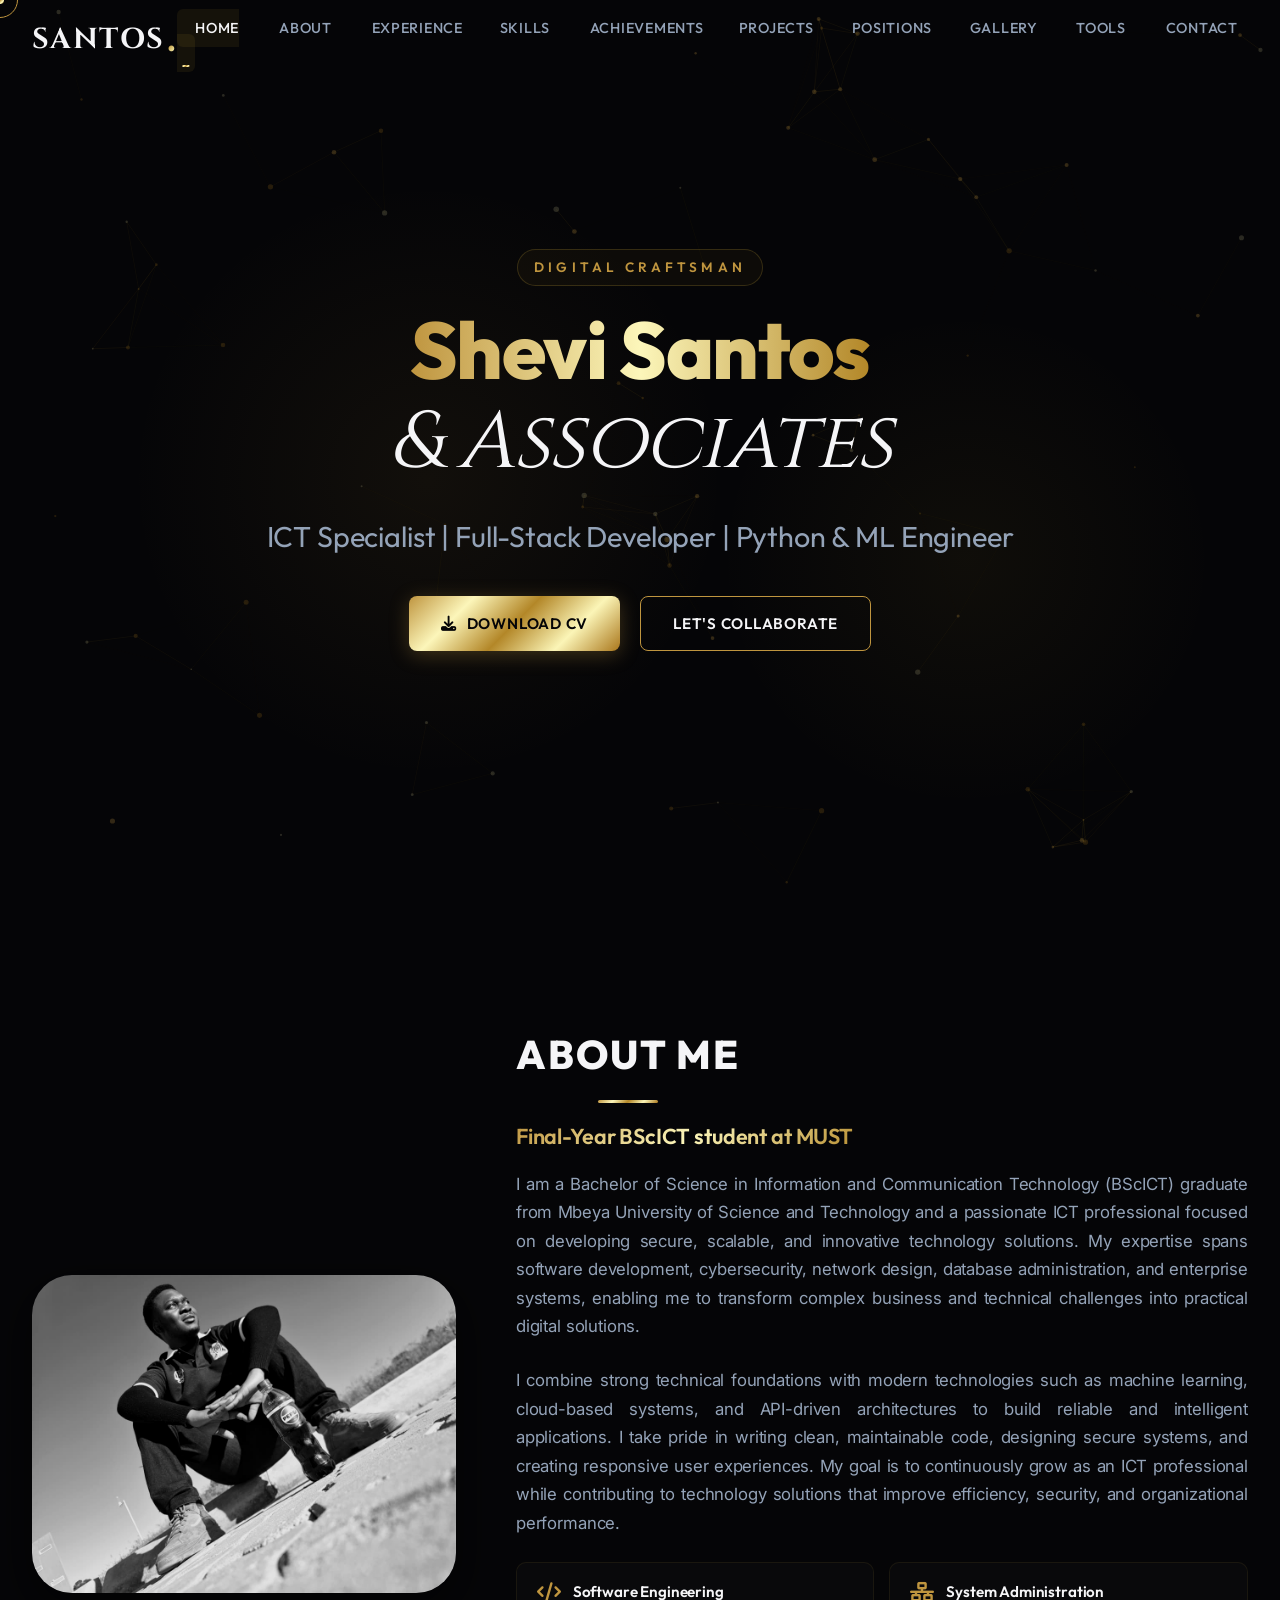
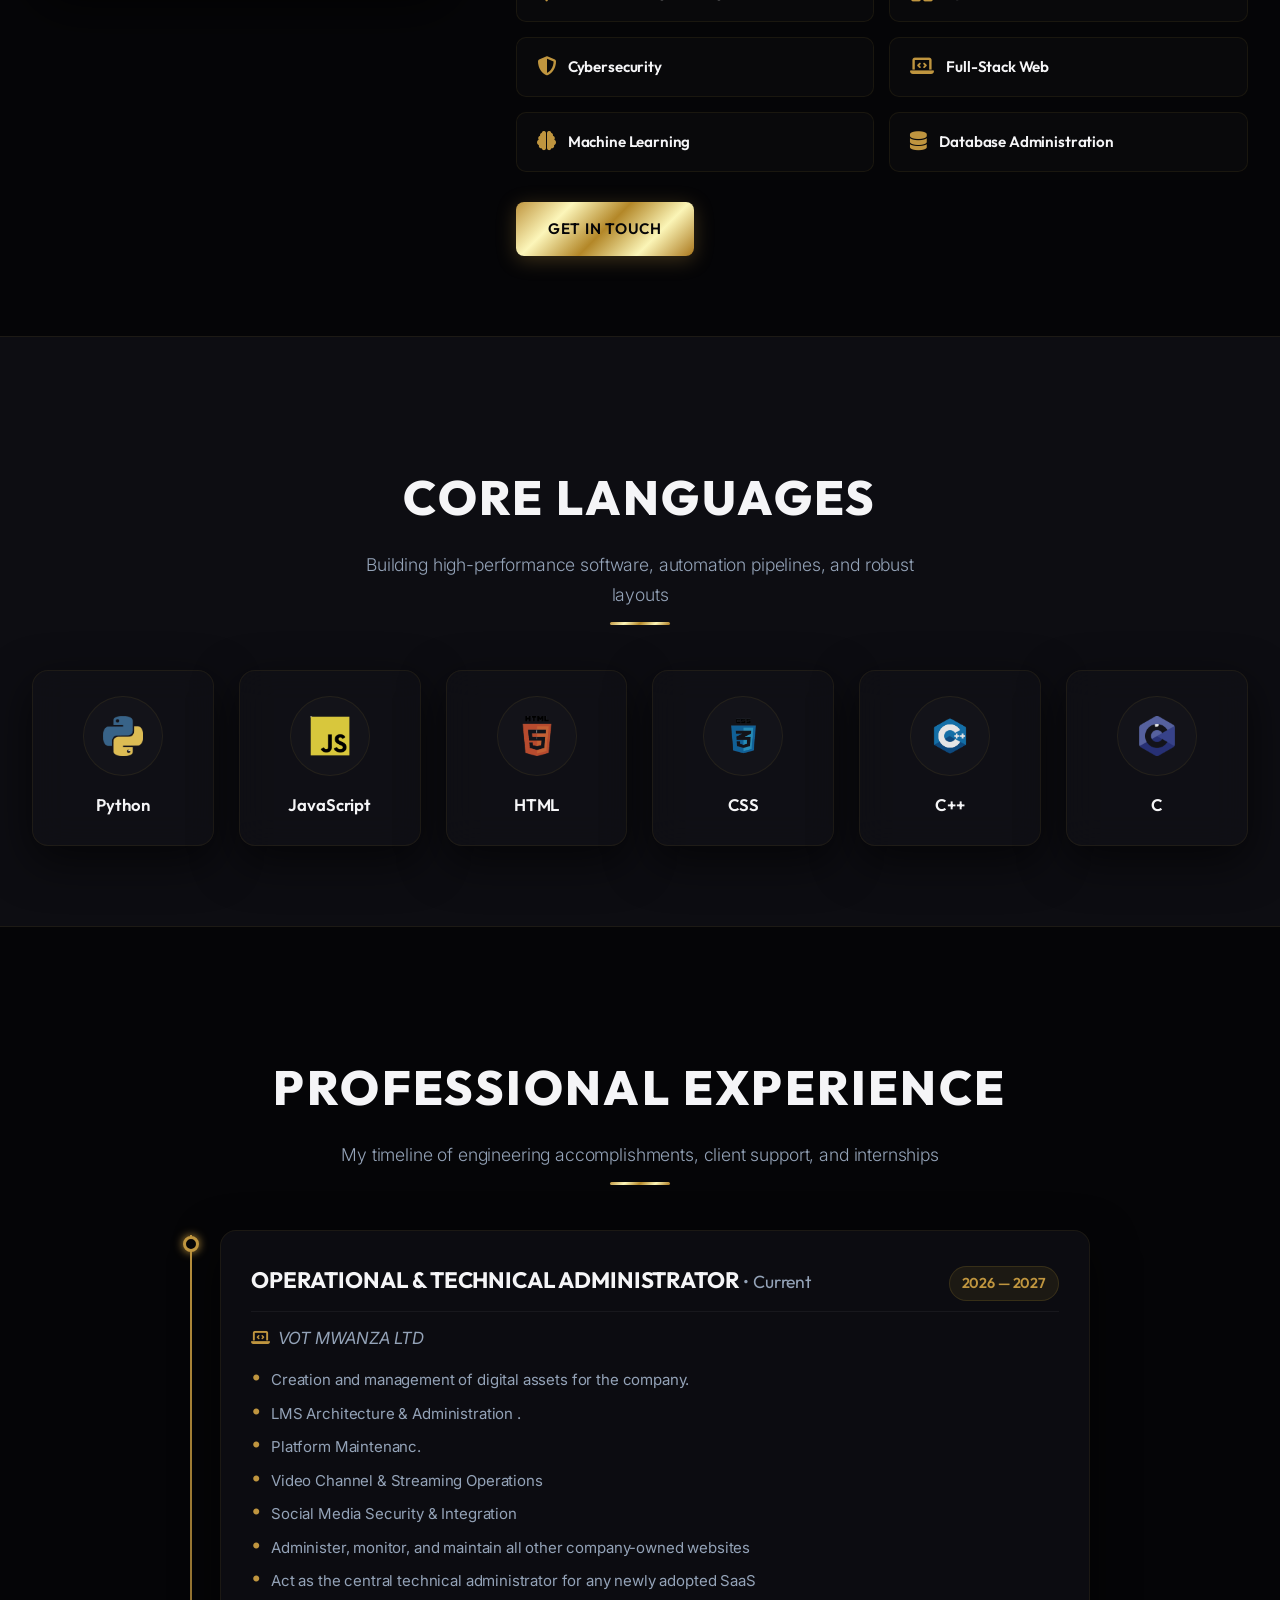
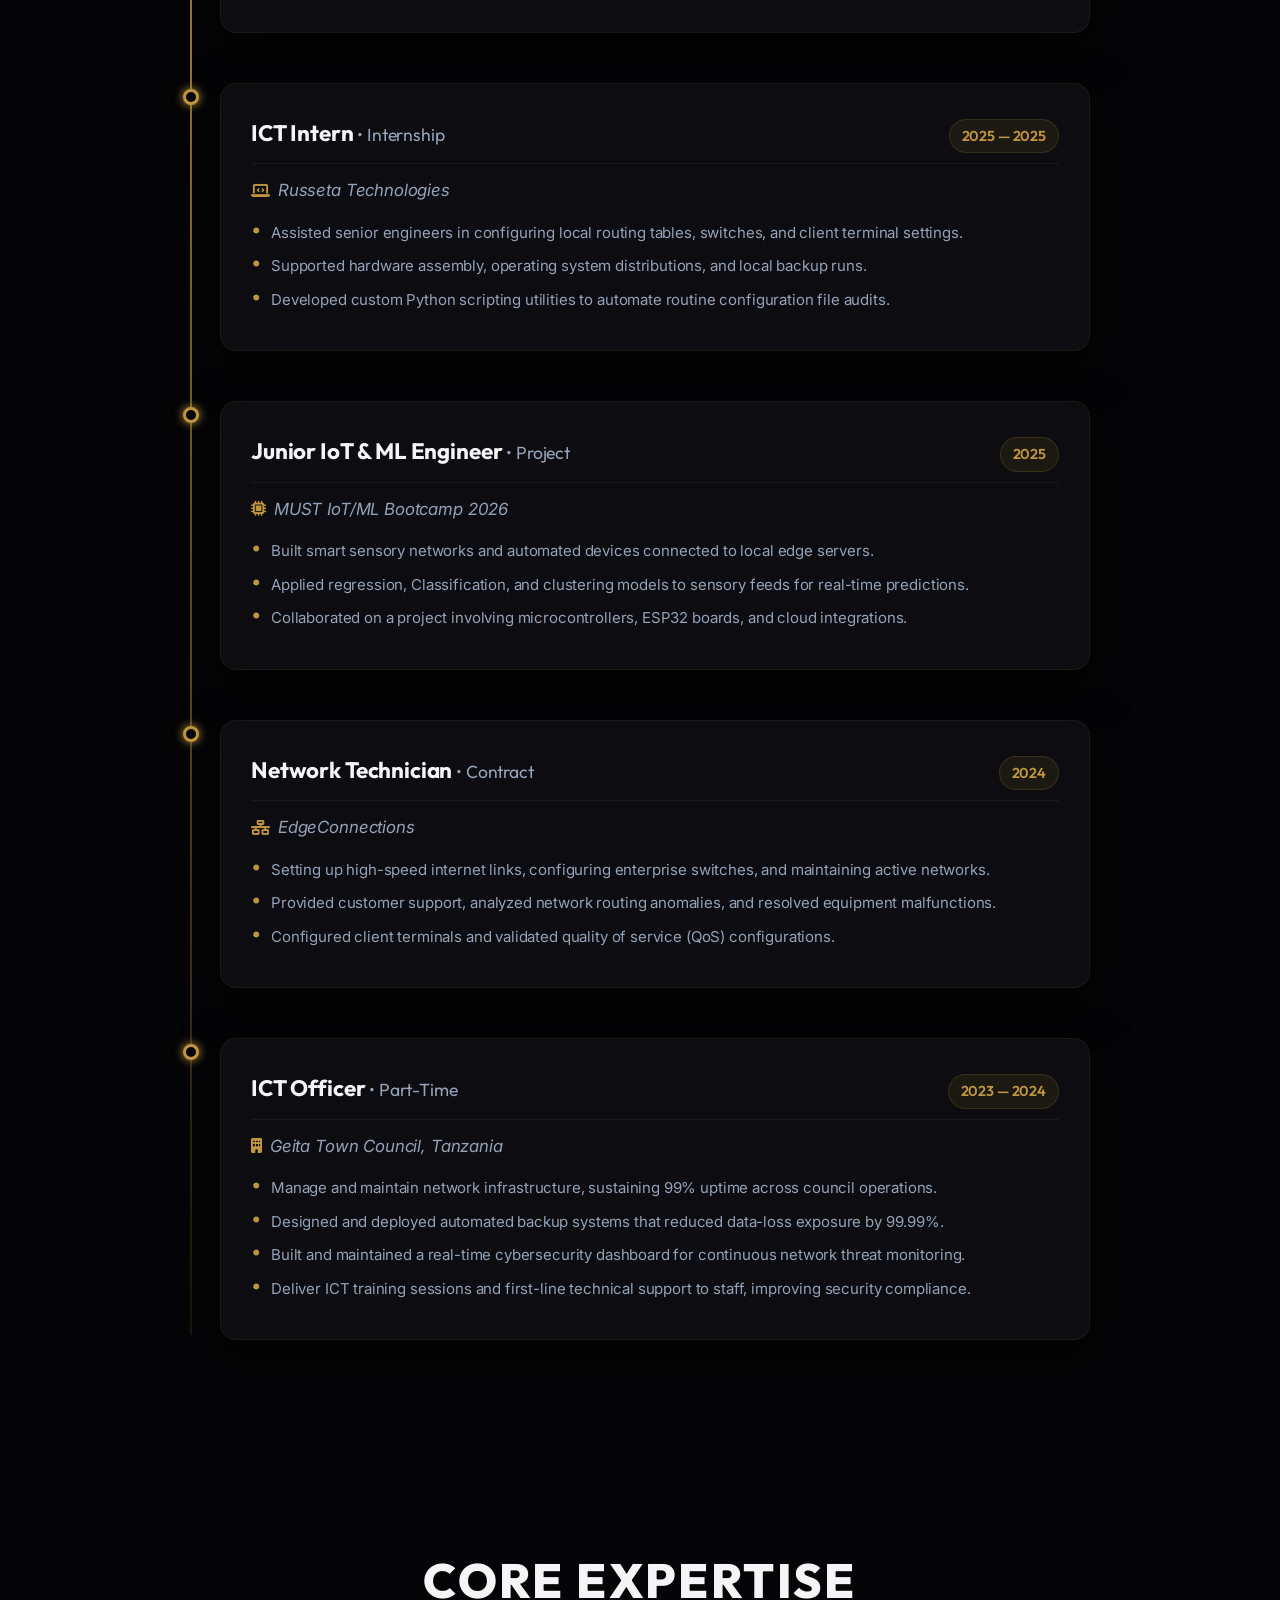
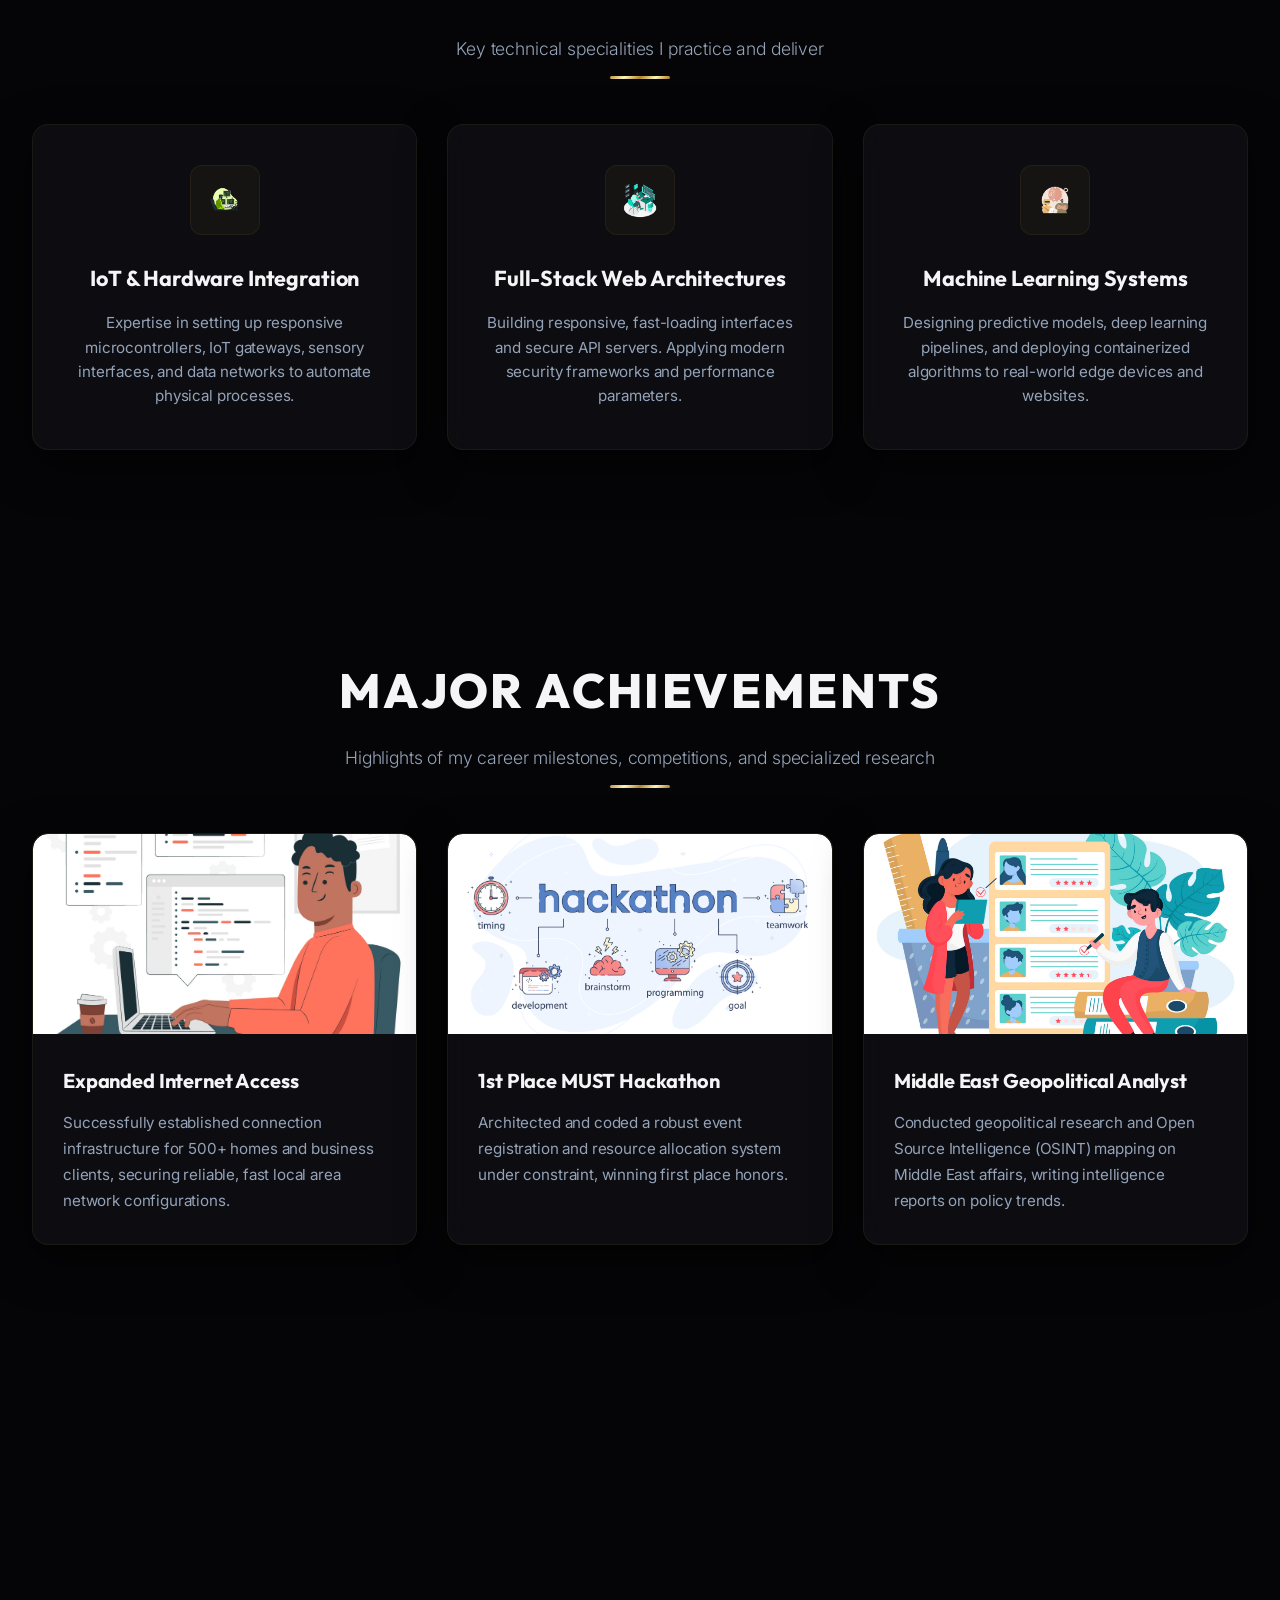
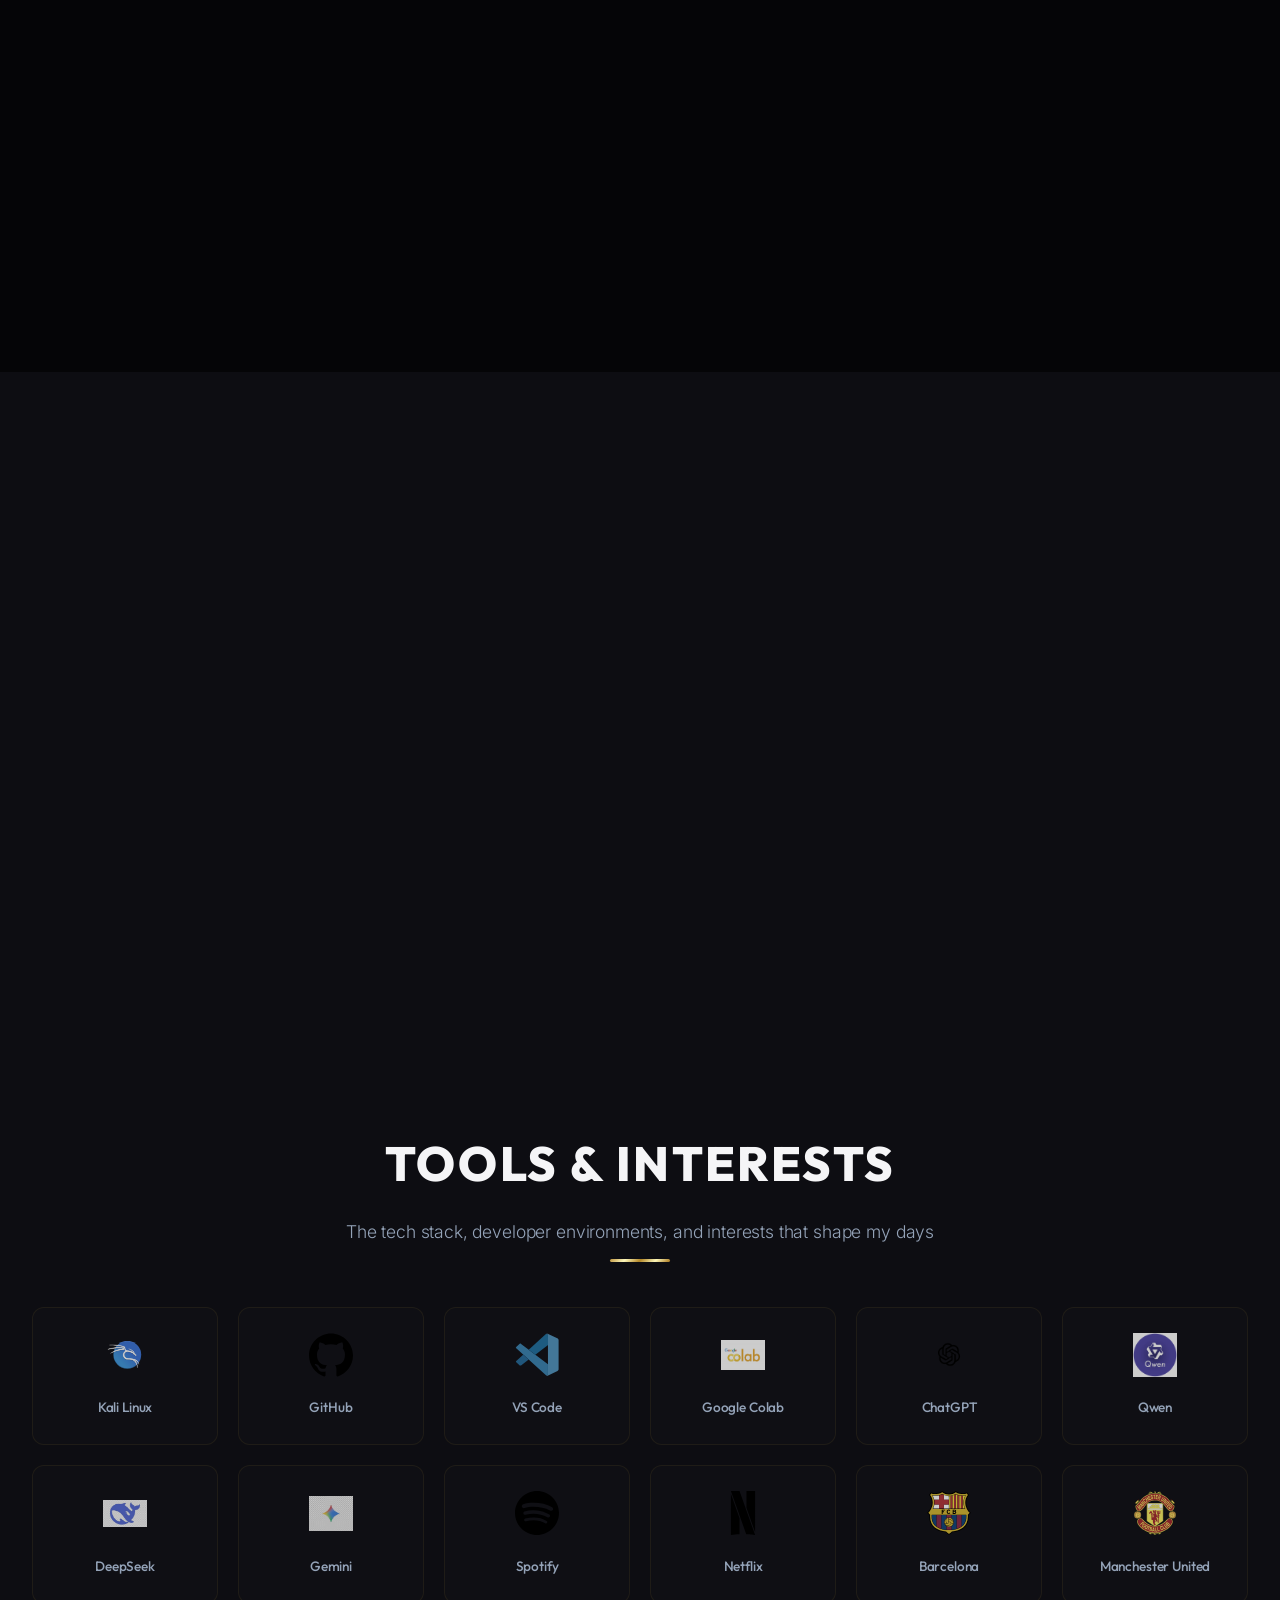
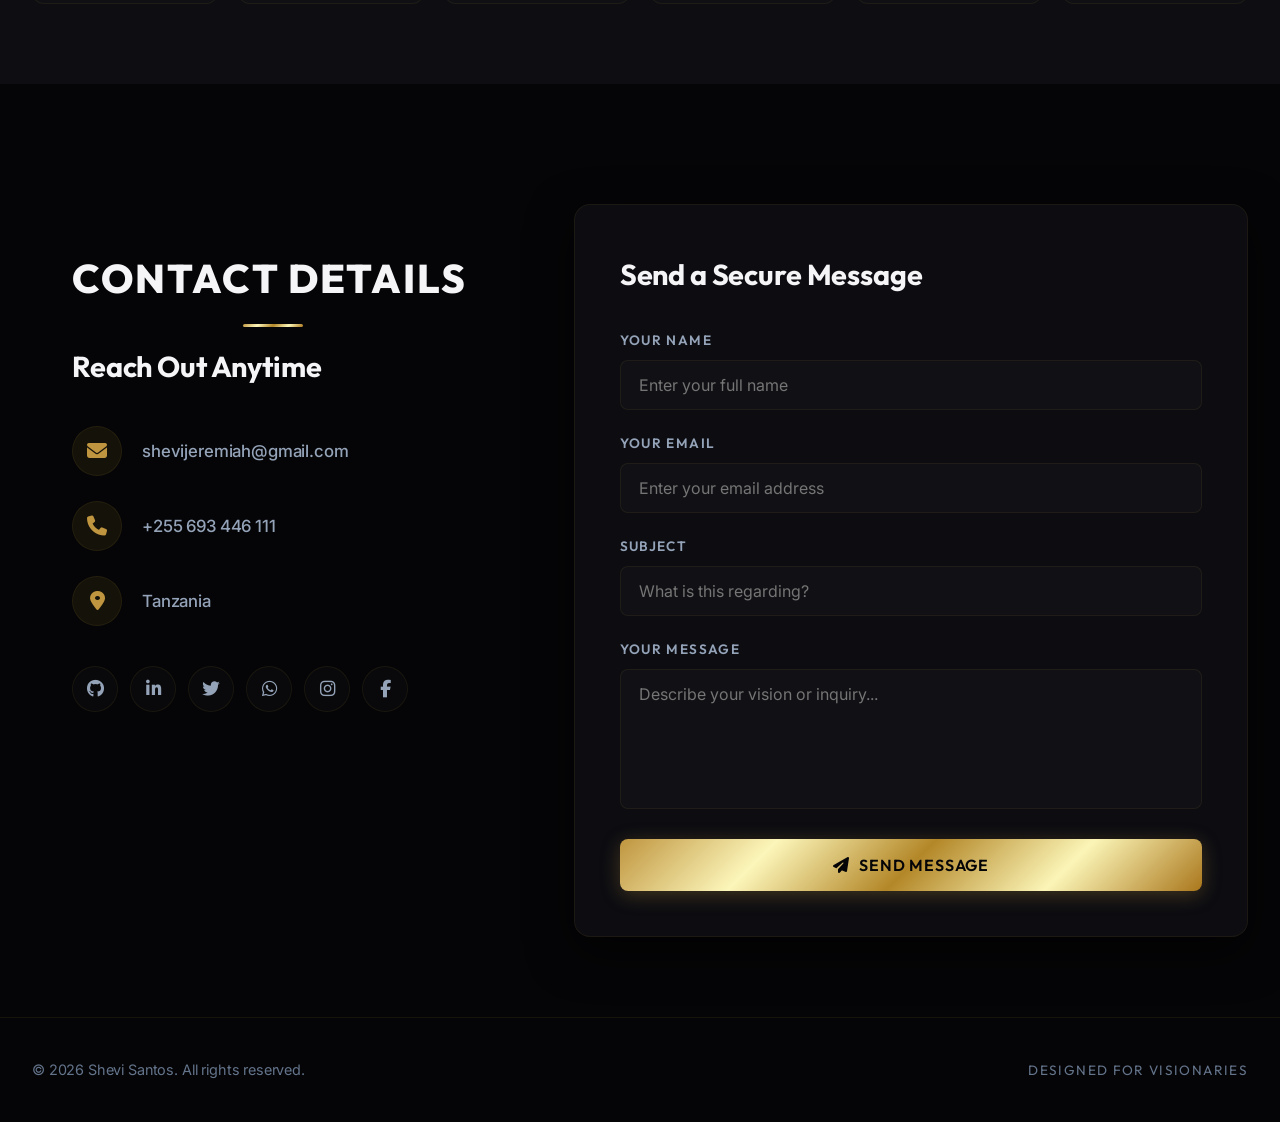
==== commit b61cefc4: "Reorder experience timeline newest to oldest Co-Authored-By: Claude Opus 5.5 <noreply@anthropic.com>" ====
--- a/Index.html
+++ b/Index.html
@@ -222,78 +222,6 @@
                         <div class="timeline-node"></div>
                         <div class="timeline-content glass-panel">
                             <div class="timeline-header">
-                                <h3>ICT Officer <span>&bull; Part-Time</span></h3>
-                                <span class="timeline-date">2023 &mdash; 2024</span>
-                            </div>
-                            <div class="timeline-org"><i class="fas fa-building"></i> Geita Town Council, Tanzania</div>
-                            <ul>
-                                <li>Manage and maintain network infrastructure, sustaining 99% uptime across council operations.</li>
-                                <li>Designed and deployed automated backup systems that reduced data-loss exposure by 99.99%.</li>
-                                <li>Built and maintained a real-time cybersecurity dashboard for continuous network threat monitoring.</li>
-                                <li>Deliver ICT training sessions and first-line technical support to staff, improving security compliance.</li>
-                            </ul>
-                        </div>
-                    </div>
-                    
-                    <!-- Job 2 -->
-                    <div class="timeline-item reveal">
-                        <div class="timeline-node"></div>
-                        <div class="timeline-content glass-panel">
-                            <div class="timeline-header">
-                                <h3>Network Technician <span>&bull; Contract</span></h3>
-                                <span class="timeline-date">2024</span>
-                            </div>
-                            <div class="timeline-org"><i class="fas fa-network-wired"></i> EdgeConnections</div>
-                            <ul>
-                                <li>Setting up high-speed internet links, configuring enterprise switches, and maintaining active networks.</li>
-                                <li>Provided customer support, analyzed network routing anomalies, and resolved equipment malfunctions.</li>
-                                <li>Configured client terminals and validated quality of service (QoS) configurations.</li>
-                            </ul>
-                        </div>
-                    </div>
-                    
-                    <!-- Job 3 -->
-                    <div class="timeline-item reveal">
-                        <div class="timeline-node"></div>
-                        <div class="timeline-content glass-panel">
-                            <div class="timeline-header">
-                                <h3>Junior IoT &amp; ML Engineer <span>&bull; Project</span></h3>
-                                <span class="timeline-date">2025</span>
-                            </div>
-                            <div class="timeline-org"><i class="fas fa-microchip"></i> MUST IoT/ML Bootcamp 2026</div>
-                            <ul>
-                                <li>Built smart sensory networks and automated devices connected to local edge servers.</li>
-                                <li>Applied regression, Classification, and clustering models to sensory feeds for real-time predictions.</li>
-                                <li>Collaborated on a project involving microcontrollers, ESP32 boards, and cloud integrations.</li>
-                            </ul>
-                        </div>
-                    </div>
-                    
-                    <!-- Job 4 -->
-                    <div class="timeline-item reveal">
-                        <div class="timeline-node"></div>
-                        <div class="timeline-content glass-panel">
-                            <div class="timeline-header">
-                                <h3>ICT Intern <span>&bull; Internship</span></h3>
-                                <span class="timeline-date">2025 &mdash; 2025</span>
-                            </div>
-                            <div class="timeline-org"><i class="fas fa-laptop-code"></i> Russeta Technologies</div>
-                            <ul>
-                                <li>Assisted senior engineers in configuring local routing tables, switches, and client terminal settings.</li>
-                                <li>Supported hardware assembly, operating system distributions, and local backup runs.</li>
-                                <li>Developed custom Python scripting utilities to automate routine configuration file audits.</li>
-                            </ul>
-                        </div>
-                    </div>
-                
-           
-       
-
-                 <!-- Job 5 -->
-                    <div class="timeline-item reveal">
-                        <div class="timeline-node"></div>
-                        <div class="timeline-content glass-panel">
-                            <div class="timeline-header">
                                 <h3>OPERATIONAL & TECHNICAL ADMINISTRATOR <span>&bull; Current</span></h3>
                                 <span class="timeline-date">2026 &mdash; 2027</span>
                             </div>
@@ -309,6 +237,75 @@
                             </ul>
                         </div>
                     </div>
+                    
+                    <!-- Job 2 -->
+                    <div class="timeline-item reveal">
+                        <div class="timeline-node"></div>
+                        <div class="timeline-content glass-panel">
+                            <div class="timeline-header">
+                                <h3>ICT Intern <span>&bull; Internship</span></h3>
+                                <span class="timeline-date">2025 &mdash; 2025</span>
+                            </div>
+                            <div class="timeline-org"><i class="fas fa-laptop-code"></i> Russeta Technologies</div>
+                            <ul>
+                                <li>Assisted senior engineers in configuring local routing tables, switches, and client terminal settings.</li>
+                                <li>Supported hardware assembly, operating system distributions, and local backup runs.</li>
+                                <li>Developed custom Python scripting utilities to automate routine configuration file audits.</li>
+                            </ul>
+                        </div>
+                    </div>
+                    
+                    <!-- Job 3 -->
+                    <div class="timeline-item reveal">
+                        <div class="timeline-node"></div>
+                        <div class="timeline-content glass-panel">
+                            <div class="timeline-header">
+                                <h3>Junior IoT &amp; ML Engineer <span>&bull; Project</span></h3>
+                                <span class="timeline-date">2025</span>
+                            </div>
+                            <div class="timeline-org"><i class="fas fa-microchip"></i> MUST IoT/ML Bootcamp 2026</div>
+                            <ul>
+                                <li>Built smart sensory networks and automated devices connected to local edge servers.</li>
+                                <li>Applied regression, Classification, and clustering models to sensory feeds for real-time predictions.</li>
+                                <li>Collaborated on a project involving microcontrollers, ESP32 boards, and cloud integrations.</li>
+                            </ul>
+                        </div>
+                    </div>
+                    
+                    <!-- Job 4 -->
+                    <div class="timeline-item reveal">
+                        <div class="timeline-node"></div>
+                        <div class="timeline-content glass-panel">
+                            <div class="timeline-header">
+                                <h3>Network Technician <span>&bull; Contract</span></h3>
+                                <span class="timeline-date">2024</span>
+                            </div>
+                            <div class="timeline-org"><i class="fas fa-network-wired"></i> EdgeConnections</div>
+                            <ul>
+                                <li>Setting up high-speed internet links, configuring enterprise switches, and maintaining active networks.</li>
+                                <li>Provided customer support, analyzed network routing anomalies, and resolved equipment malfunctions.</li>
+                                <li>Configured client terminals and validated quality of service (QoS) configurations.</li>
+                            </ul>
+                        </div>
+                    </div>
+                    
+                    <!-- Job 5 -->
+                    <div class="timeline-item reveal">
+                        <div class="timeline-node"></div>
+                        <div class="timeline-content glass-panel">
+                            <div class="timeline-header">
+                                <h3>ICT Officer <span>&bull; Part-Time</span></h3>
+                                <span class="timeline-date">2023 &mdash; 2024</span>
+                            </div>
+                            <div class="timeline-org"><i class="fas fa-building"></i> Geita Town Council, Tanzania</div>
+                            <ul>
+                                <li>Manage and maintain network infrastructure, sustaining 99% uptime across council operations.</li>
+                                <li>Designed and deployed automated backup systems that reduced data-loss exposure by 99.99%.</li>
+                                <li>Built and maintained a real-time cybersecurity dashboard for continuous network threat monitoring.</li>
+                                <li>Deliver ICT training sessions and first-line technical support to staff, improving security compliance.</li>
+                            </ul>
+                        </div>
+                    </div>
                 </div>
             </div>
         </section>
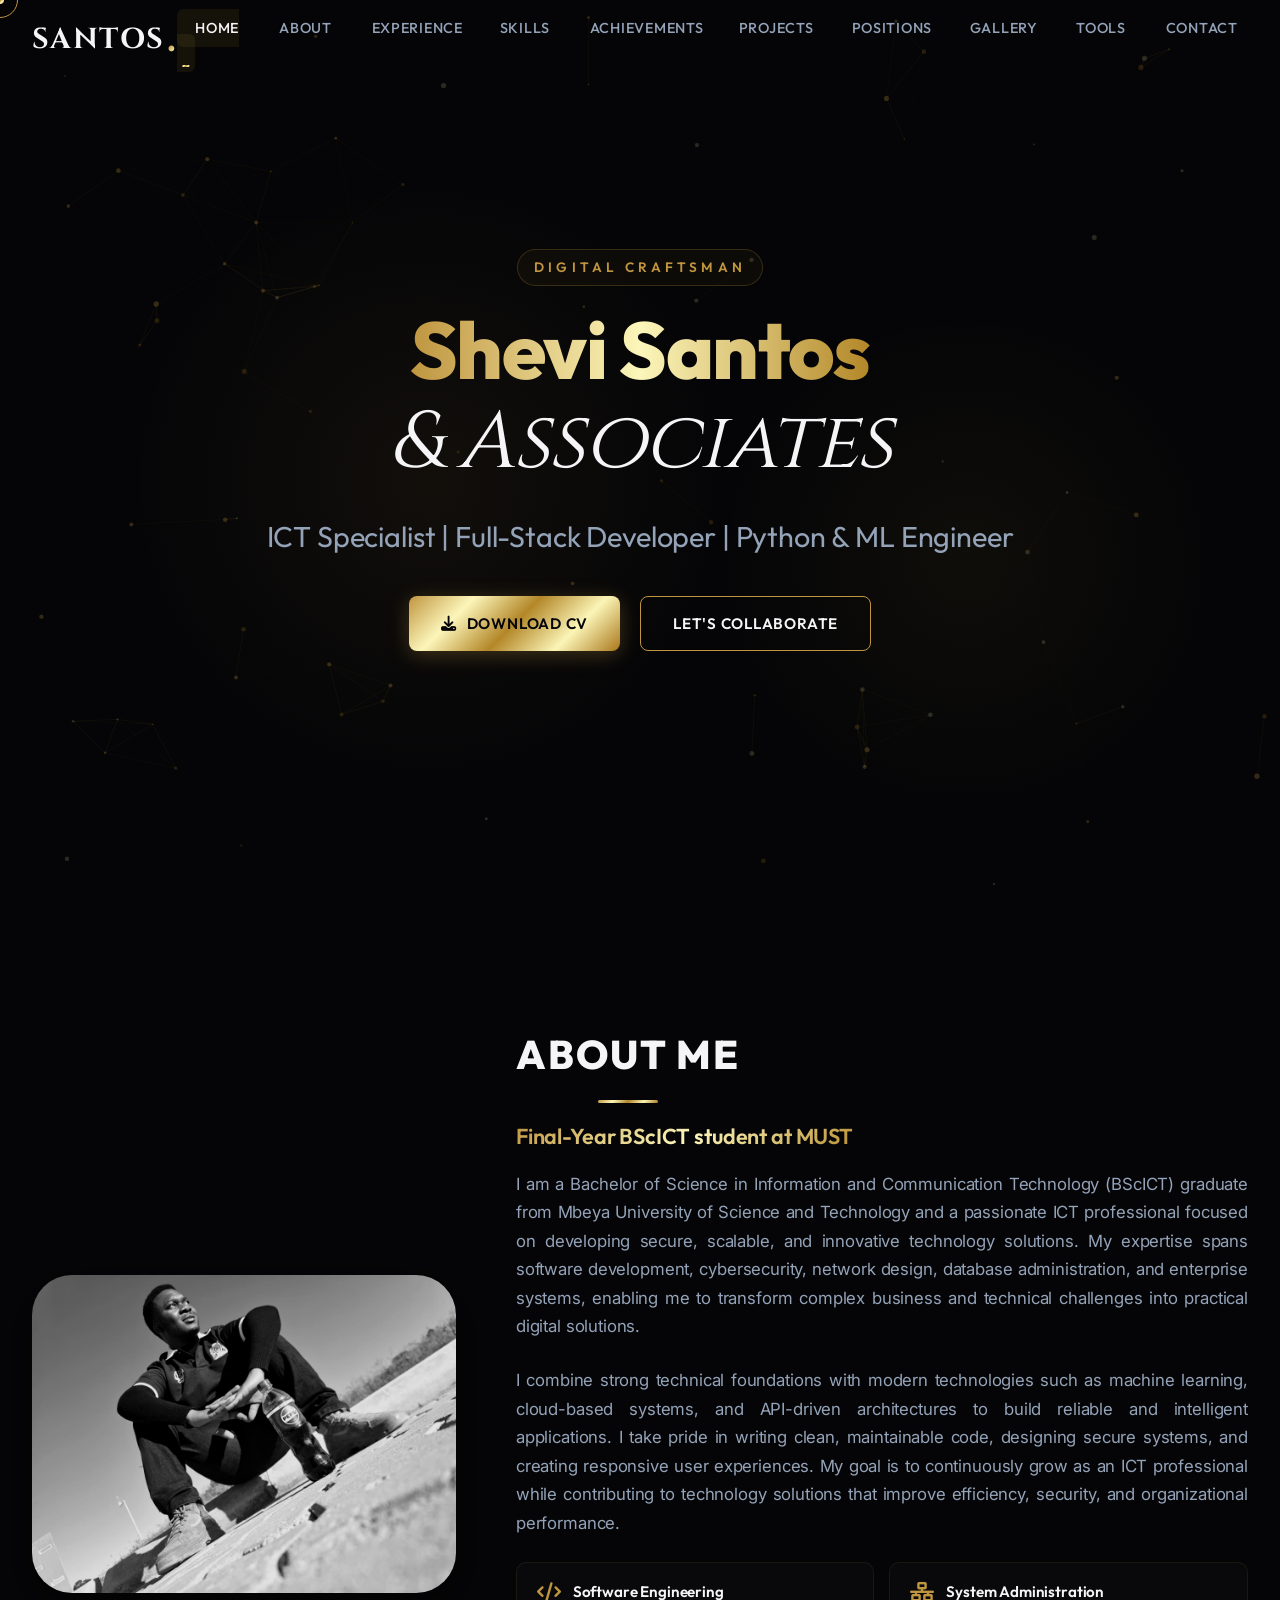
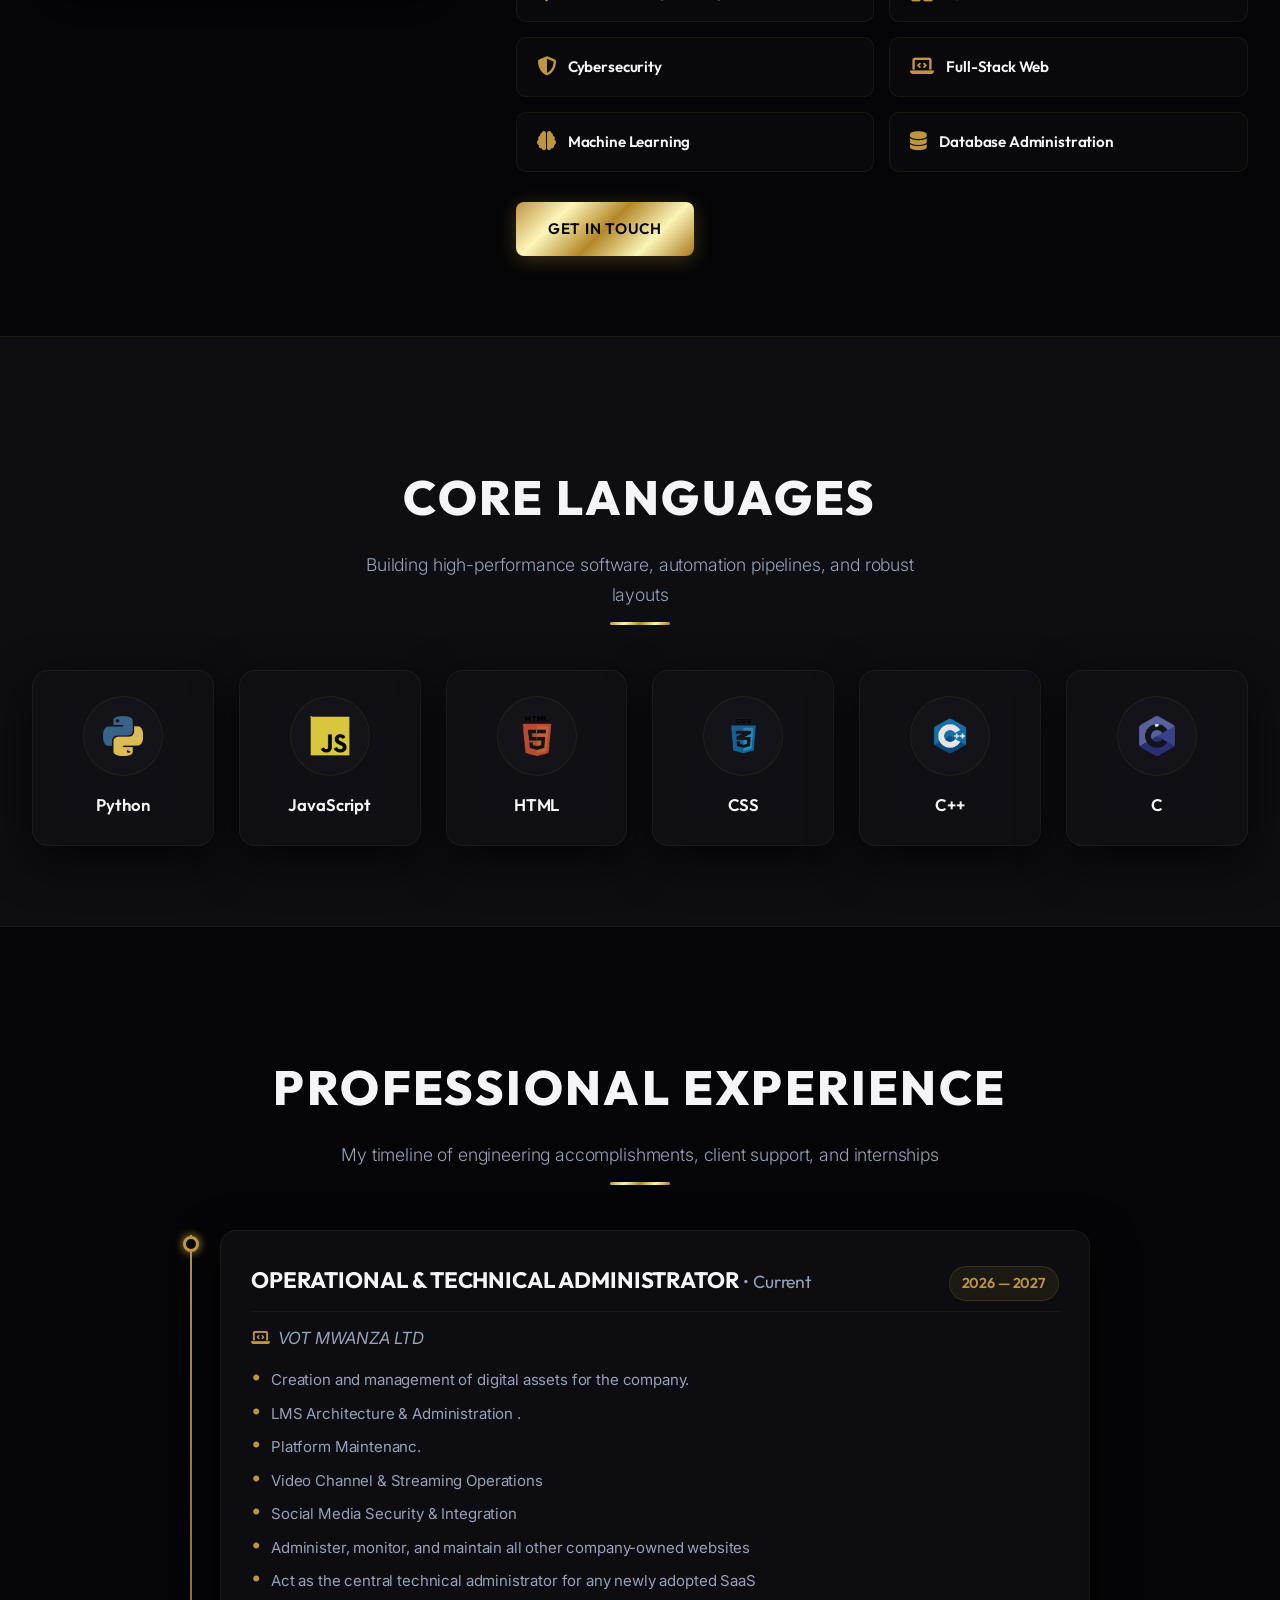
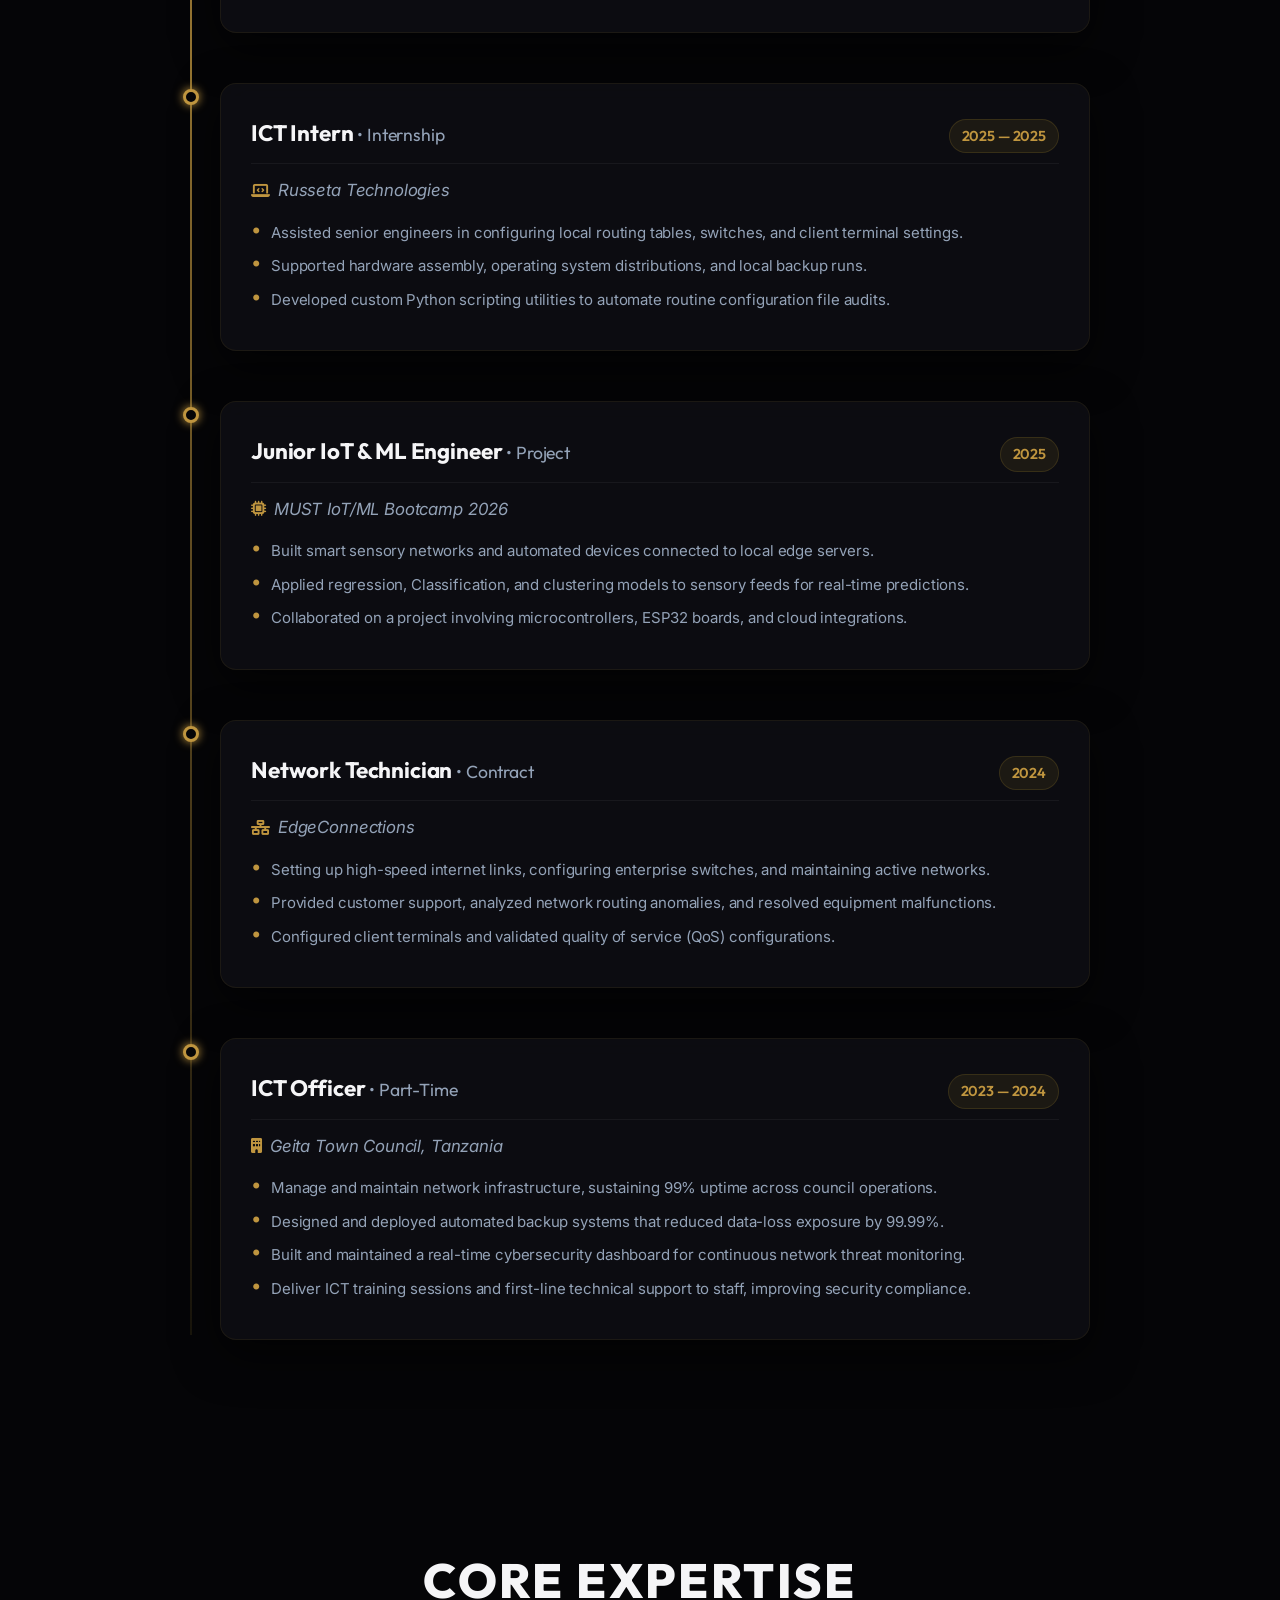
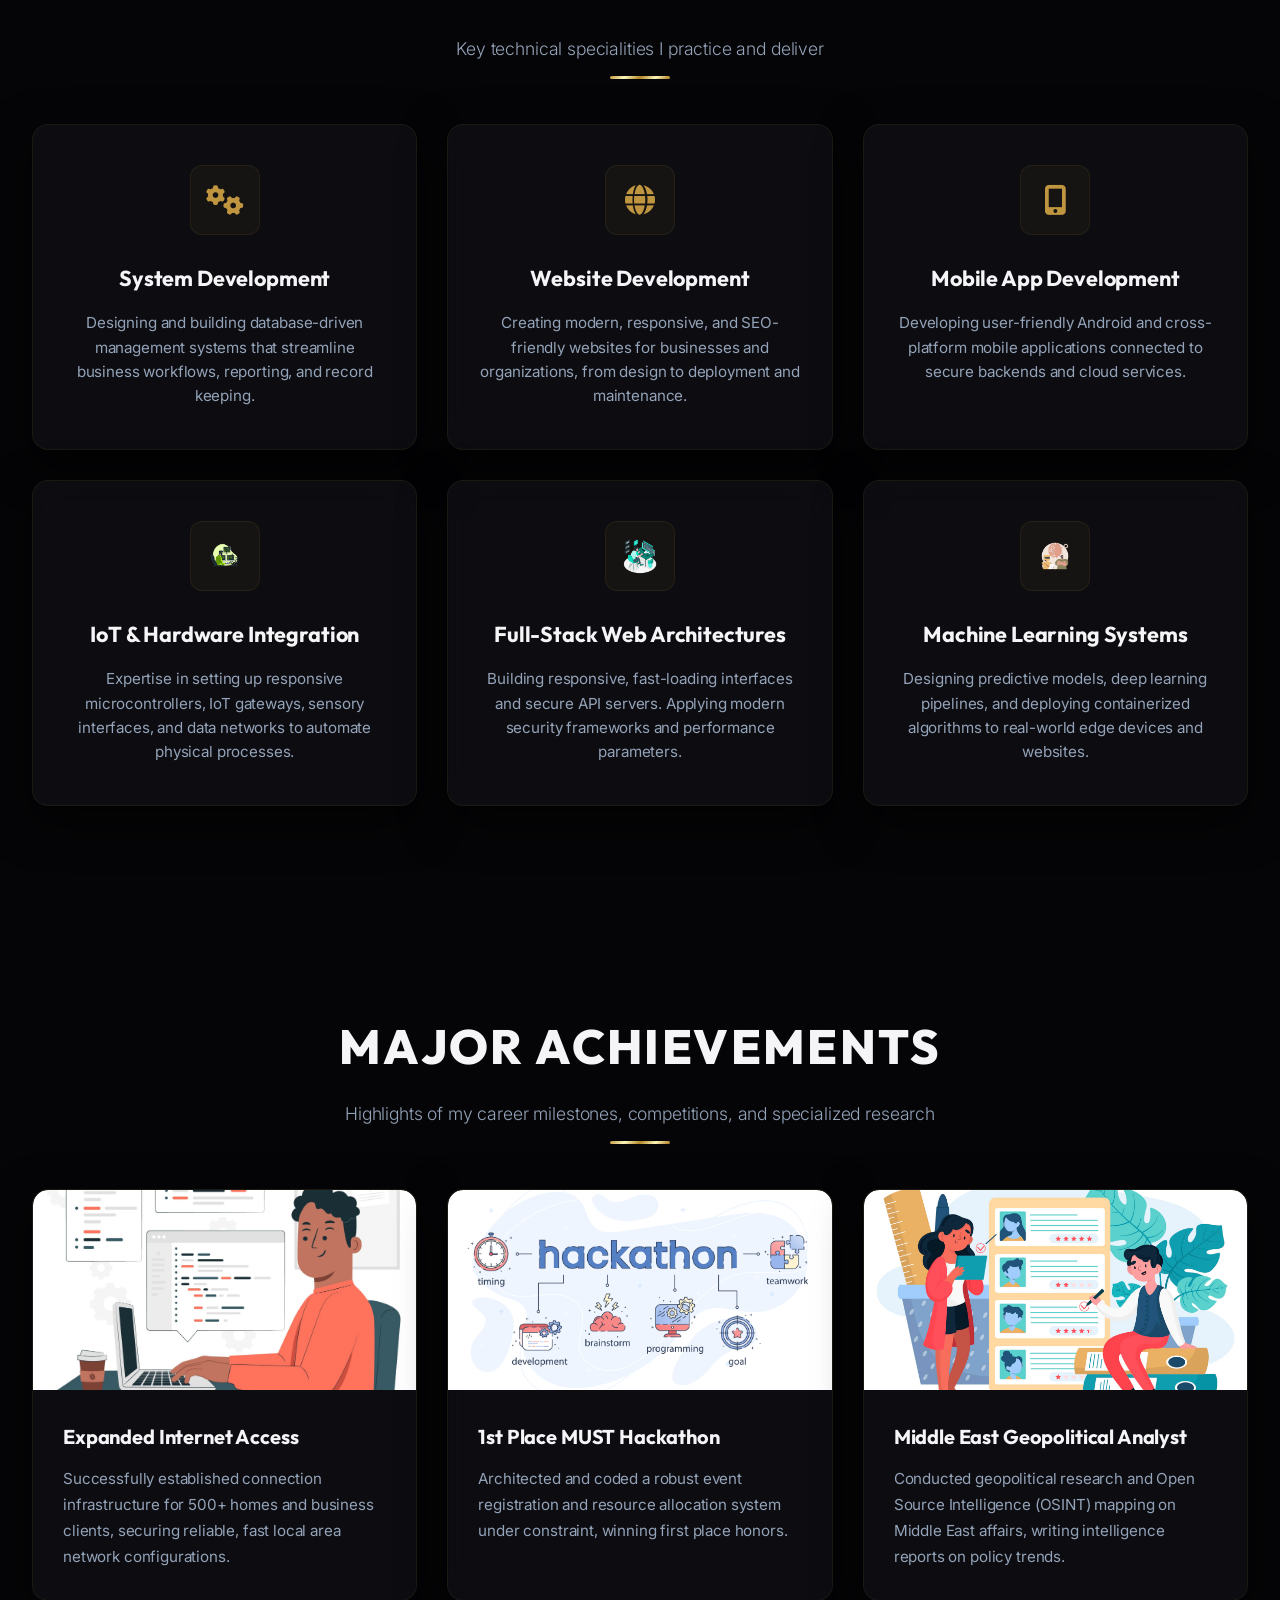
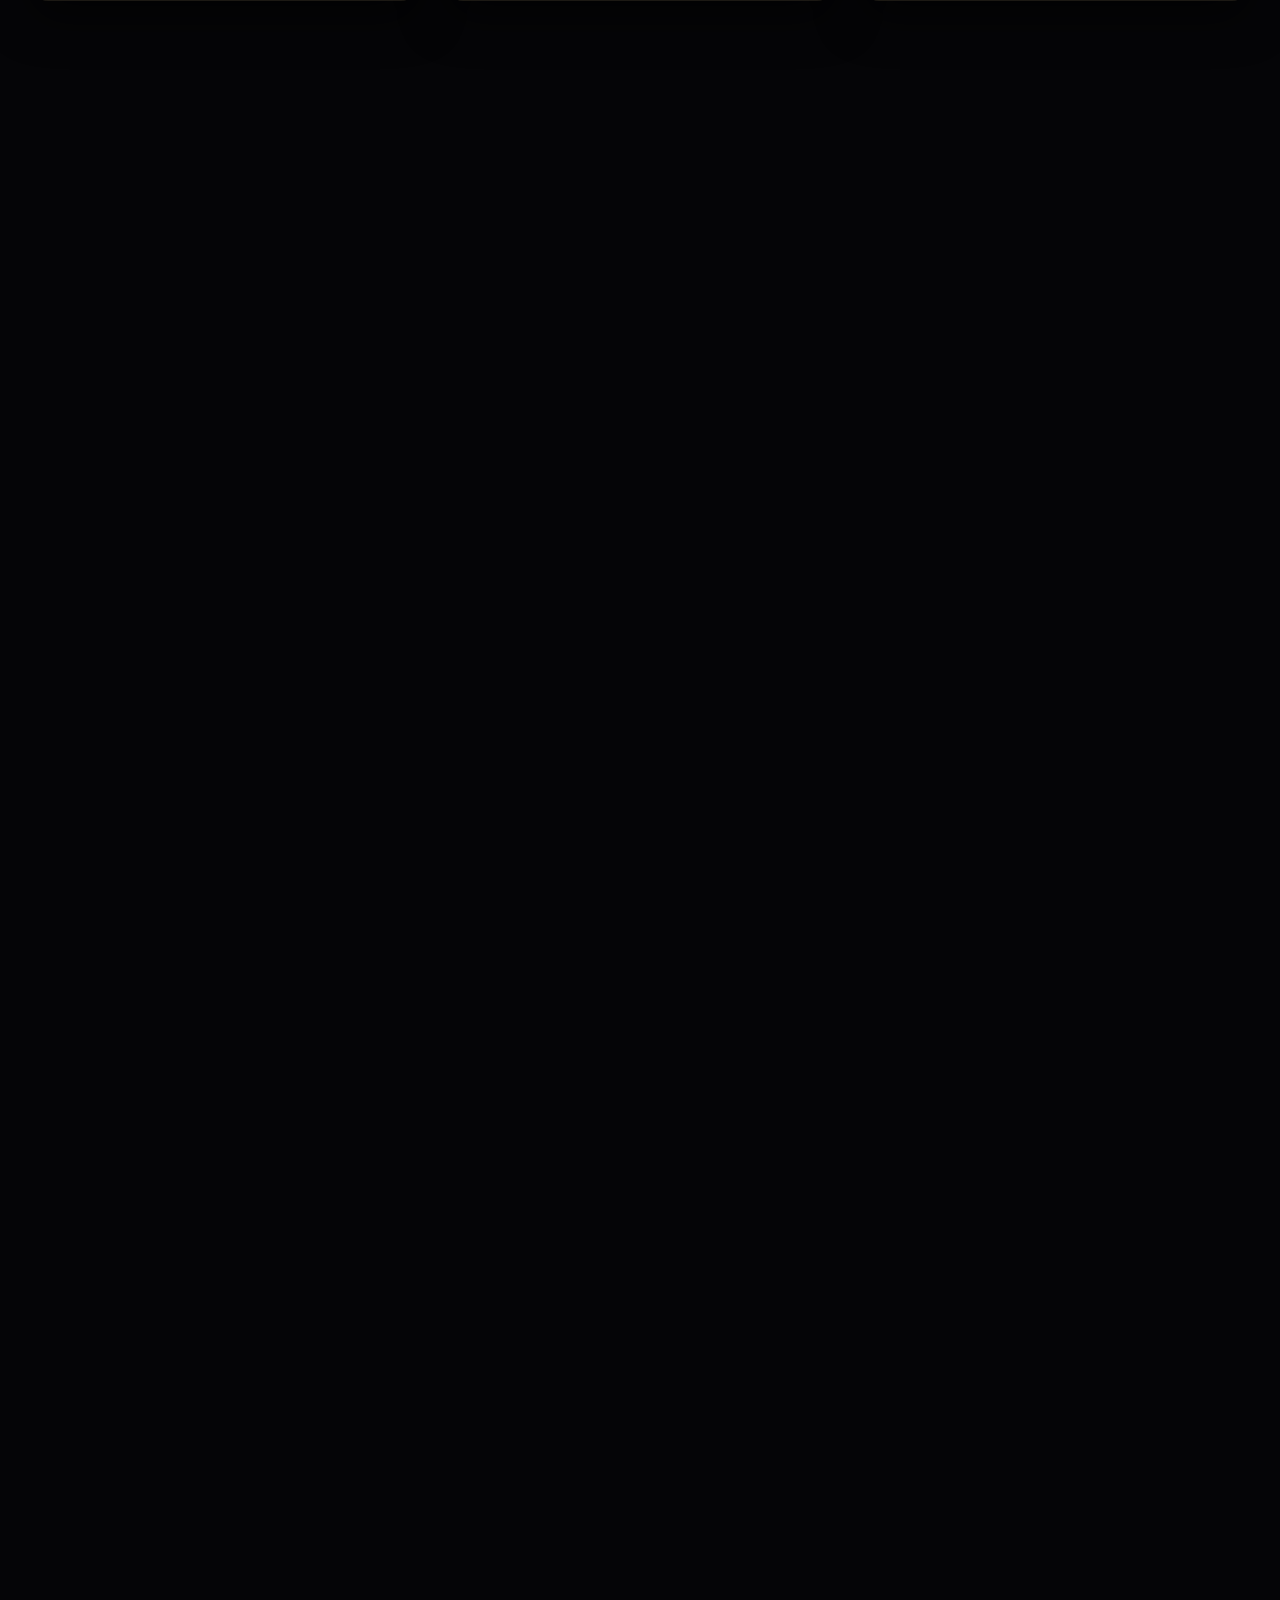
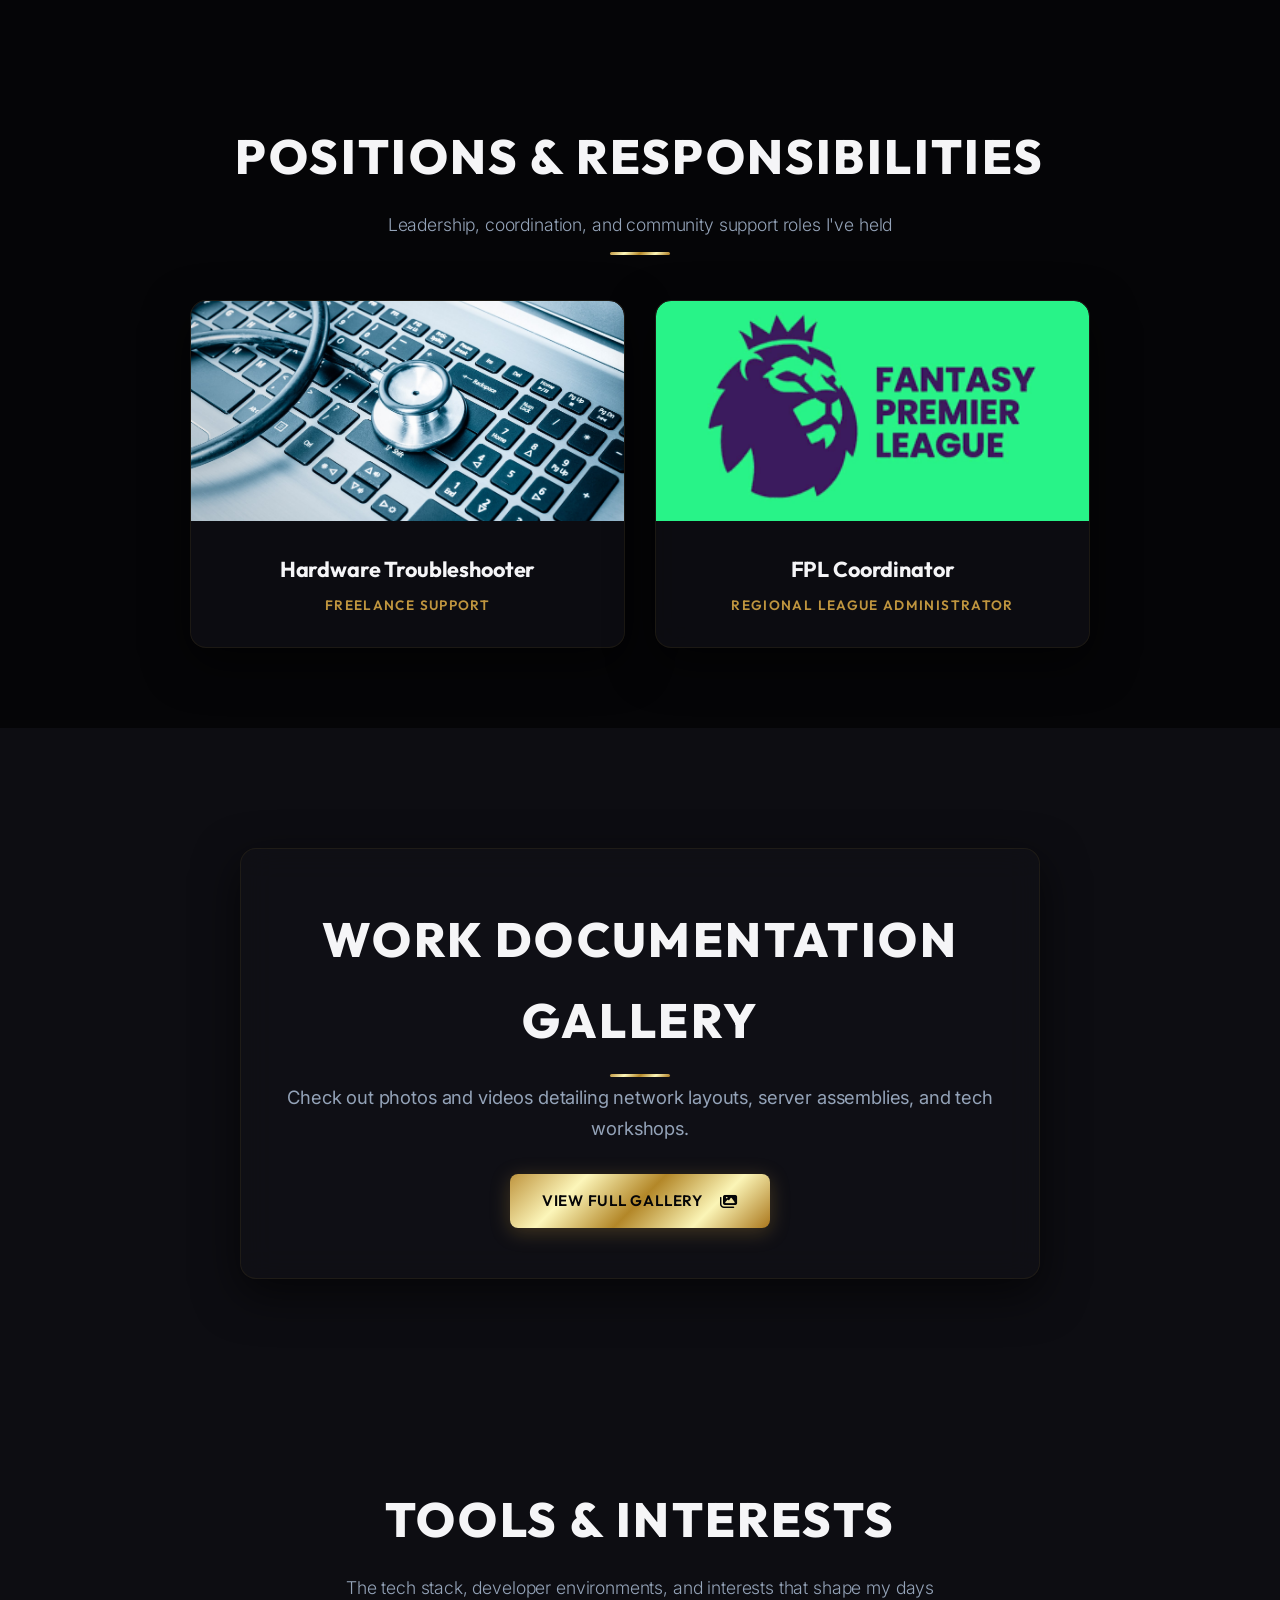
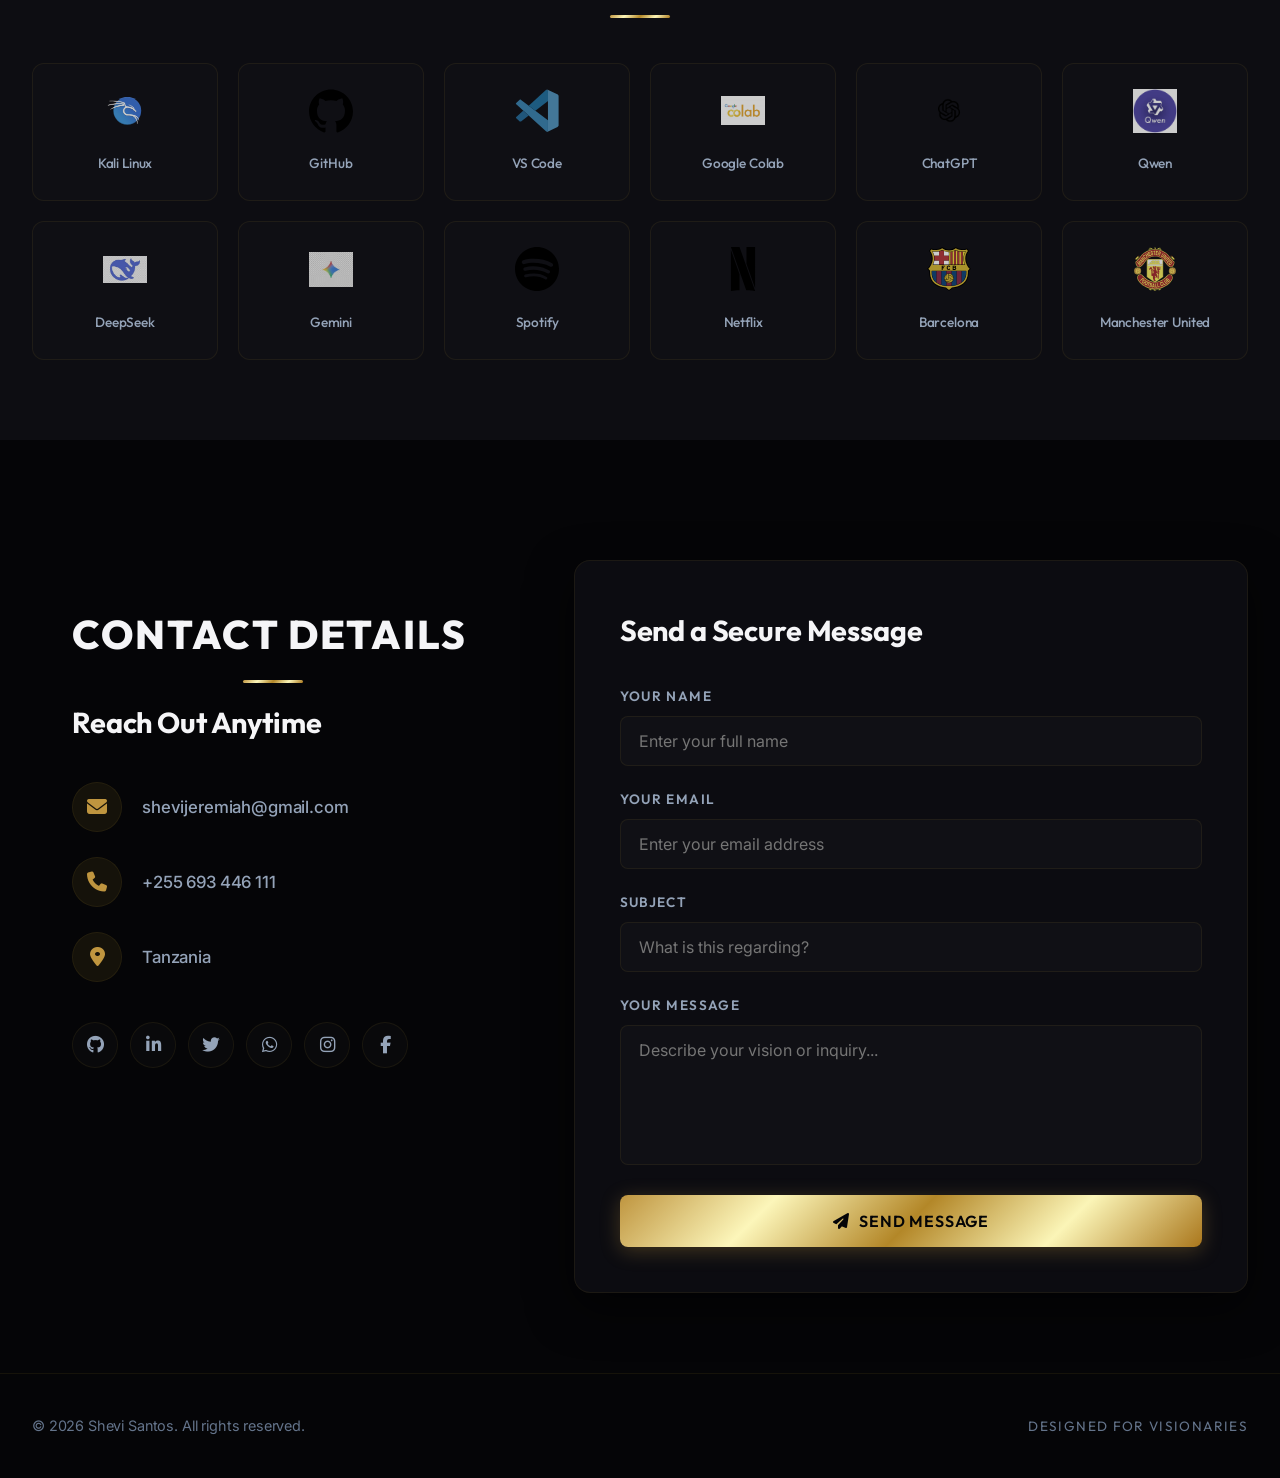
==== commit 59b4f685: "Add system, website and mobile app development to Core Expertise Co-Authored-By: Claude Opus 5.5 <no" ====
--- a/Index.html
+++ b/Index.html
@@ -322,6 +322,39 @@
                     <!-- Skill 1 -->
                     <div class="skill-card glass-panel reveal">
                         <div class="skill-icon-box">
+                            <i class="fas fa-cogs" aria-hidden="true"></i>
+                        </div>
+                        <h3>System Development</h3>
+                        <p>
+                            Designing and building database-driven management systems that streamline business workflows, reporting, and record keeping.
+                        </p>
+                    </div>
+
+                    <!-- Skill 2 -->
+                    <div class="skill-card glass-panel reveal">
+                        <div class="skill-icon-box">
+                            <i class="fas fa-globe" aria-hidden="true"></i>
+                        </div>
+                        <h3>Website Development</h3>
+                        <p>
+                            Creating modern, responsive, and SEO-friendly websites for businesses and organizations, from design to deployment and maintenance.
+                        </p>
+                    </div>
+
+                    <!-- Skill 3 -->
+                    <div class="skill-card glass-panel reveal">
+                        <div class="skill-icon-box">
+                            <i class="fas fa-mobile-alt" aria-hidden="true"></i>
+                        </div>
+                        <h3>Mobile App Development</h3>
+                        <p>
+                            Developing user-friendly Android and cross-platform mobile applications connected to secure backends and cloud services.
+                        </p>
+                    </div>
+
+                    <!-- Skill 4 -->
+                    <div class="skill-card glass-panel reveal">
+                        <div class="skill-icon-box">
                             <img src="./image/cp-removebg-preview.png" alt="IoT Chip Icon">
                         </div>
                         <h3>IoT &amp; Hardware Integration</h3>
@@ -330,7 +363,7 @@
                         </p>
                     </div>
                     
-                    <!-- Skill 2 -->
+                    <!-- Skill 5 -->
                     <div class="skill-card glass-panel reveal">
                         <div class="skill-icon-box">
                             <img src="./image/fe-removebg-preview.png" alt="Web Layout Icon">
@@ -341,7 +374,7 @@
                         </p>
                     </div>
                     
-                    <!-- Skill 3 -->
+                    <!-- Skill 6 -->
                     <div class="skill-card glass-panel reveal">
                         <div class="skill-icon-box">
                             <img src="./image/ml-removebg-preview.png" alt="Neural Network Icon">
--- a/style/style1.css
+++ b/style/style1.css
@@ -780,6 +780,16 @@
     transition: var(--transition);
 }
 
+.skill-icon-box i {
+    font-size: 30px;
+    color: var(--gold-primary);
+    transition: var(--transition);
+}
+
+.skill-card:hover .skill-icon-box i {
+    color: #000;
+}
+
 .skill-card:hover .skill-icon-box {
     background: var(--accent-gold);
     border-color: transparent;
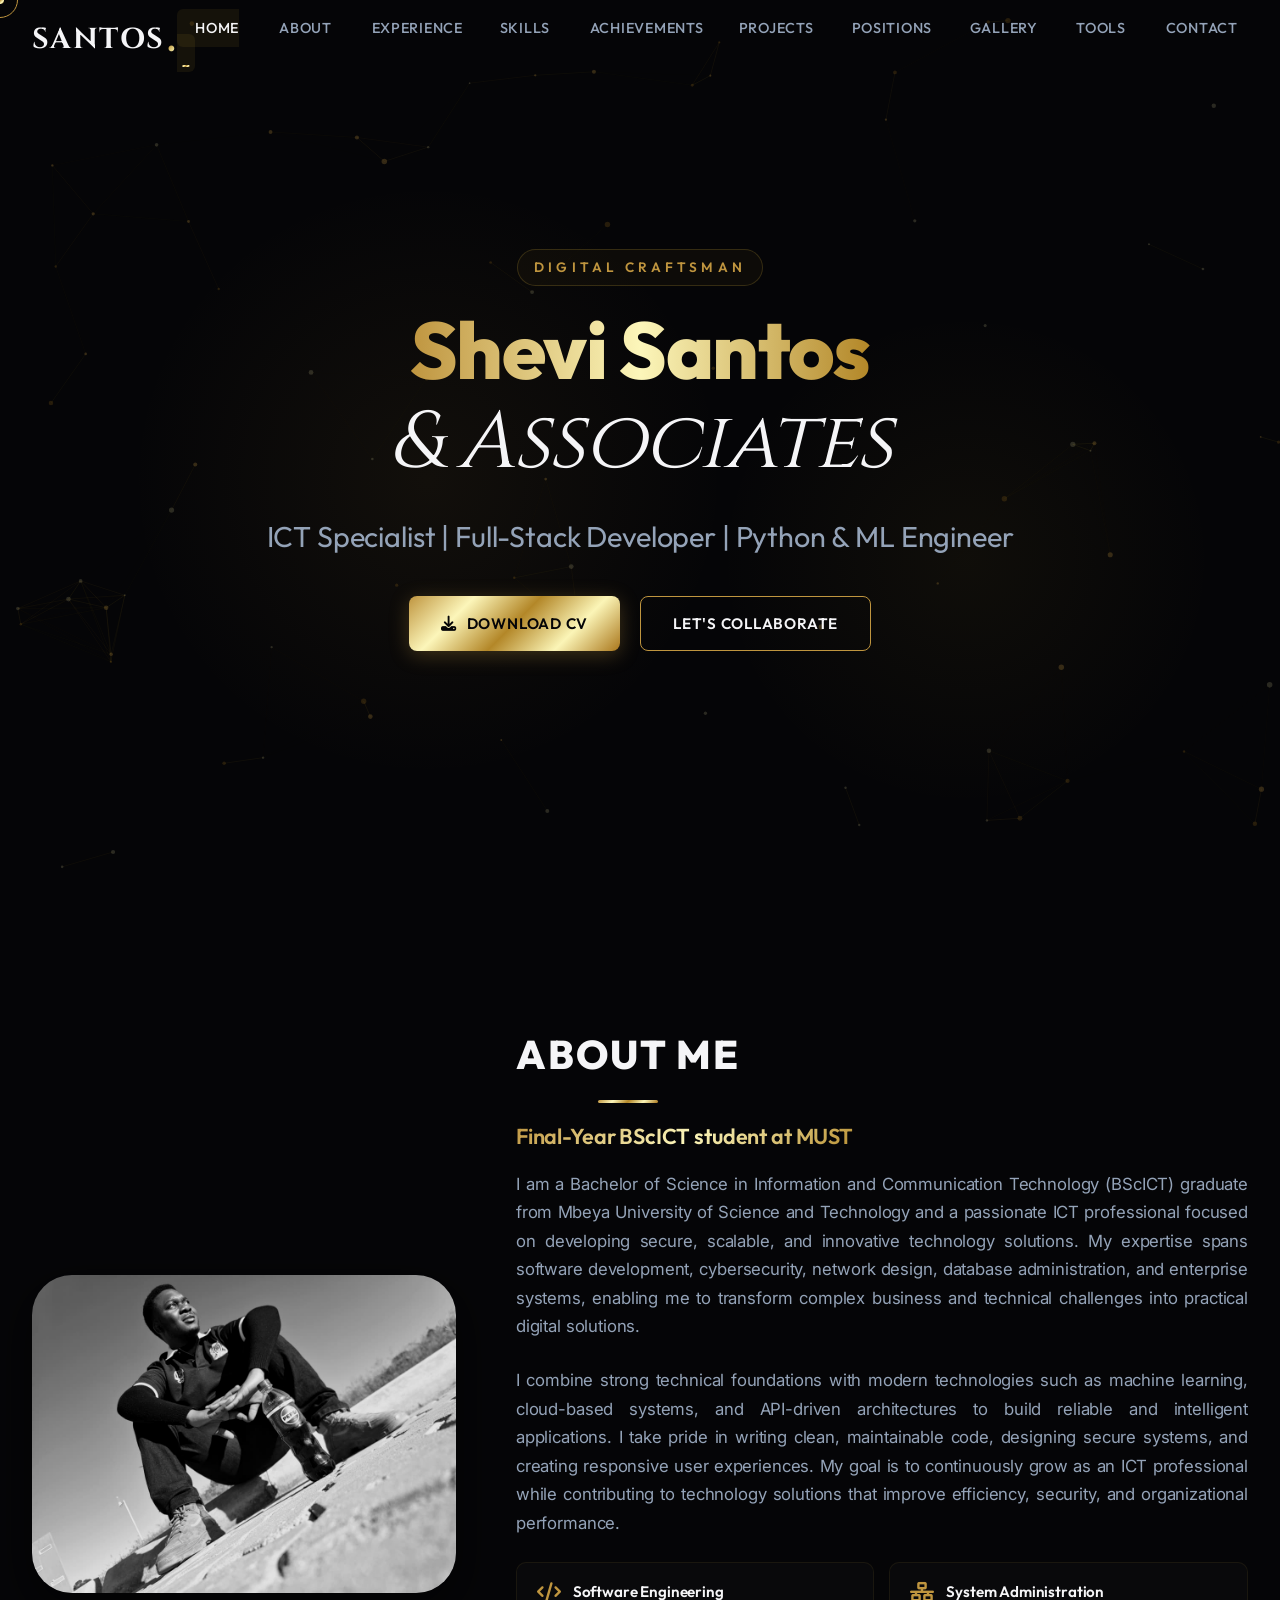
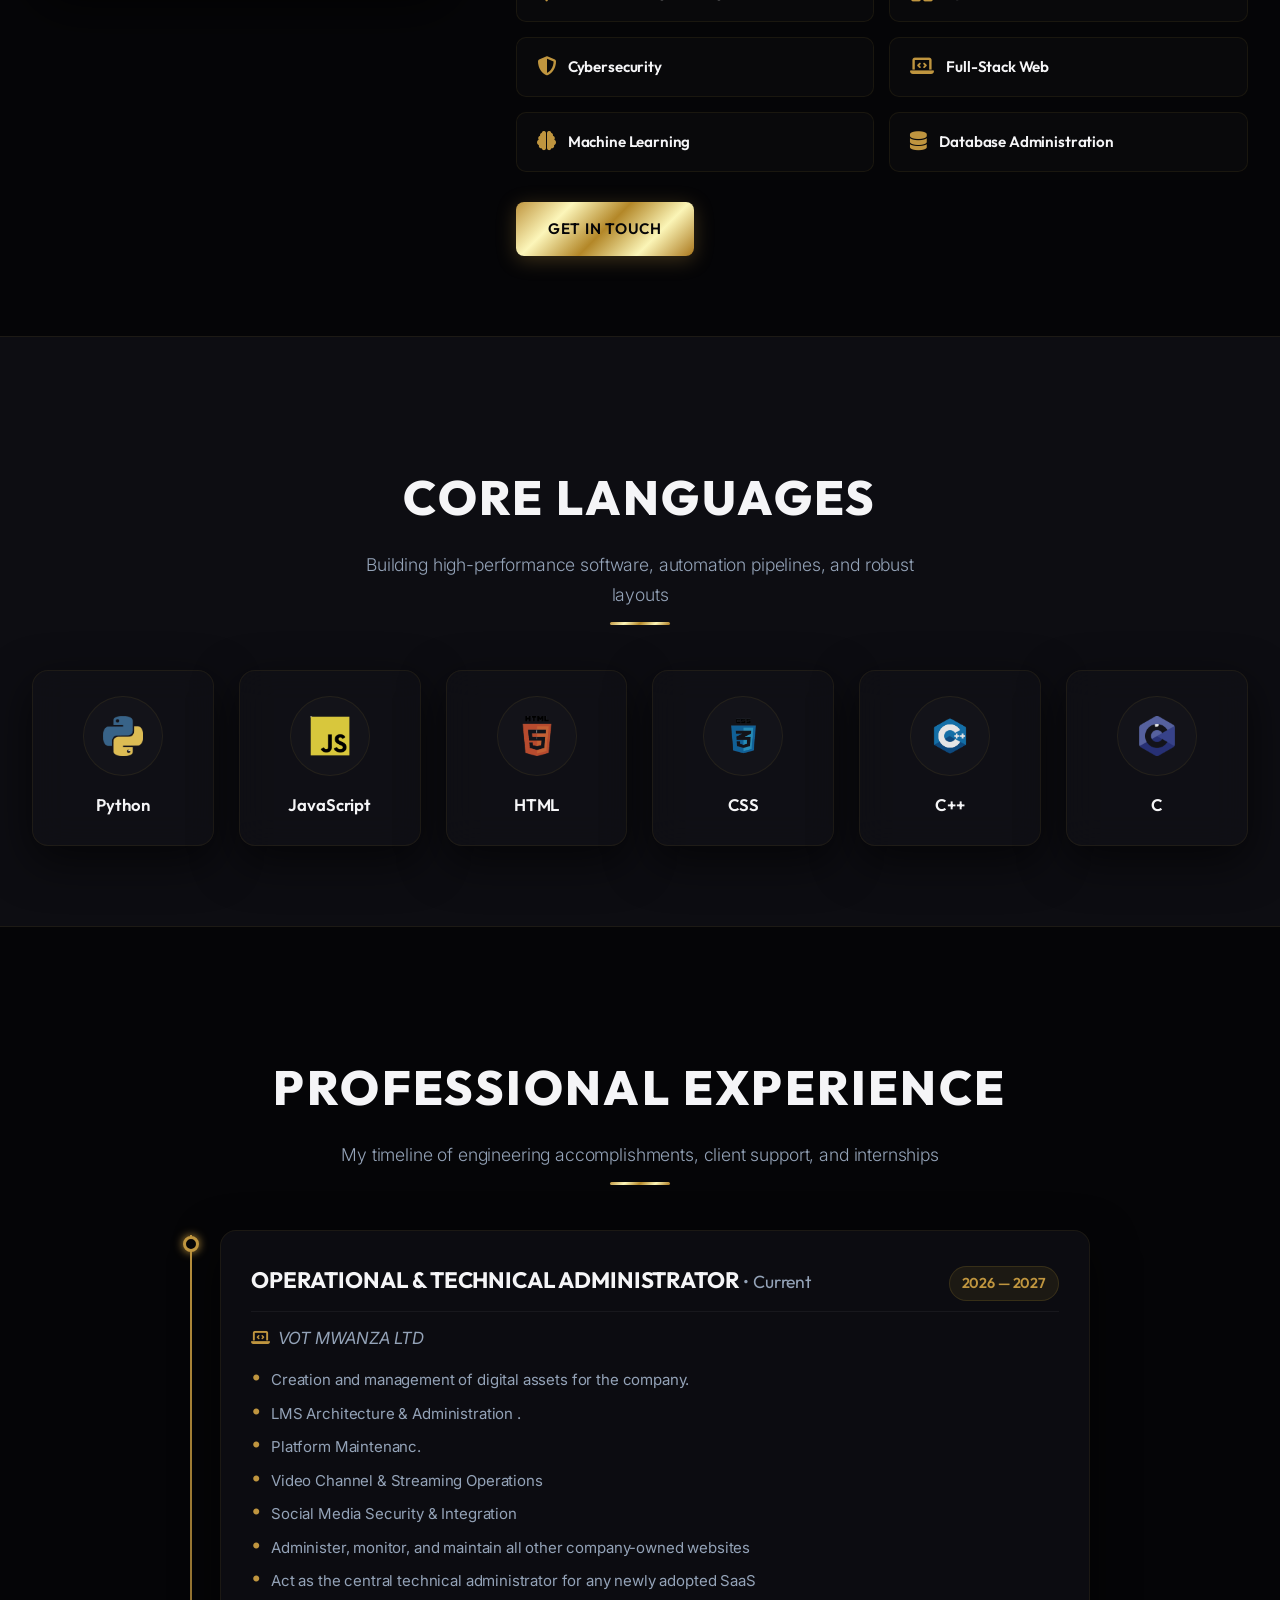
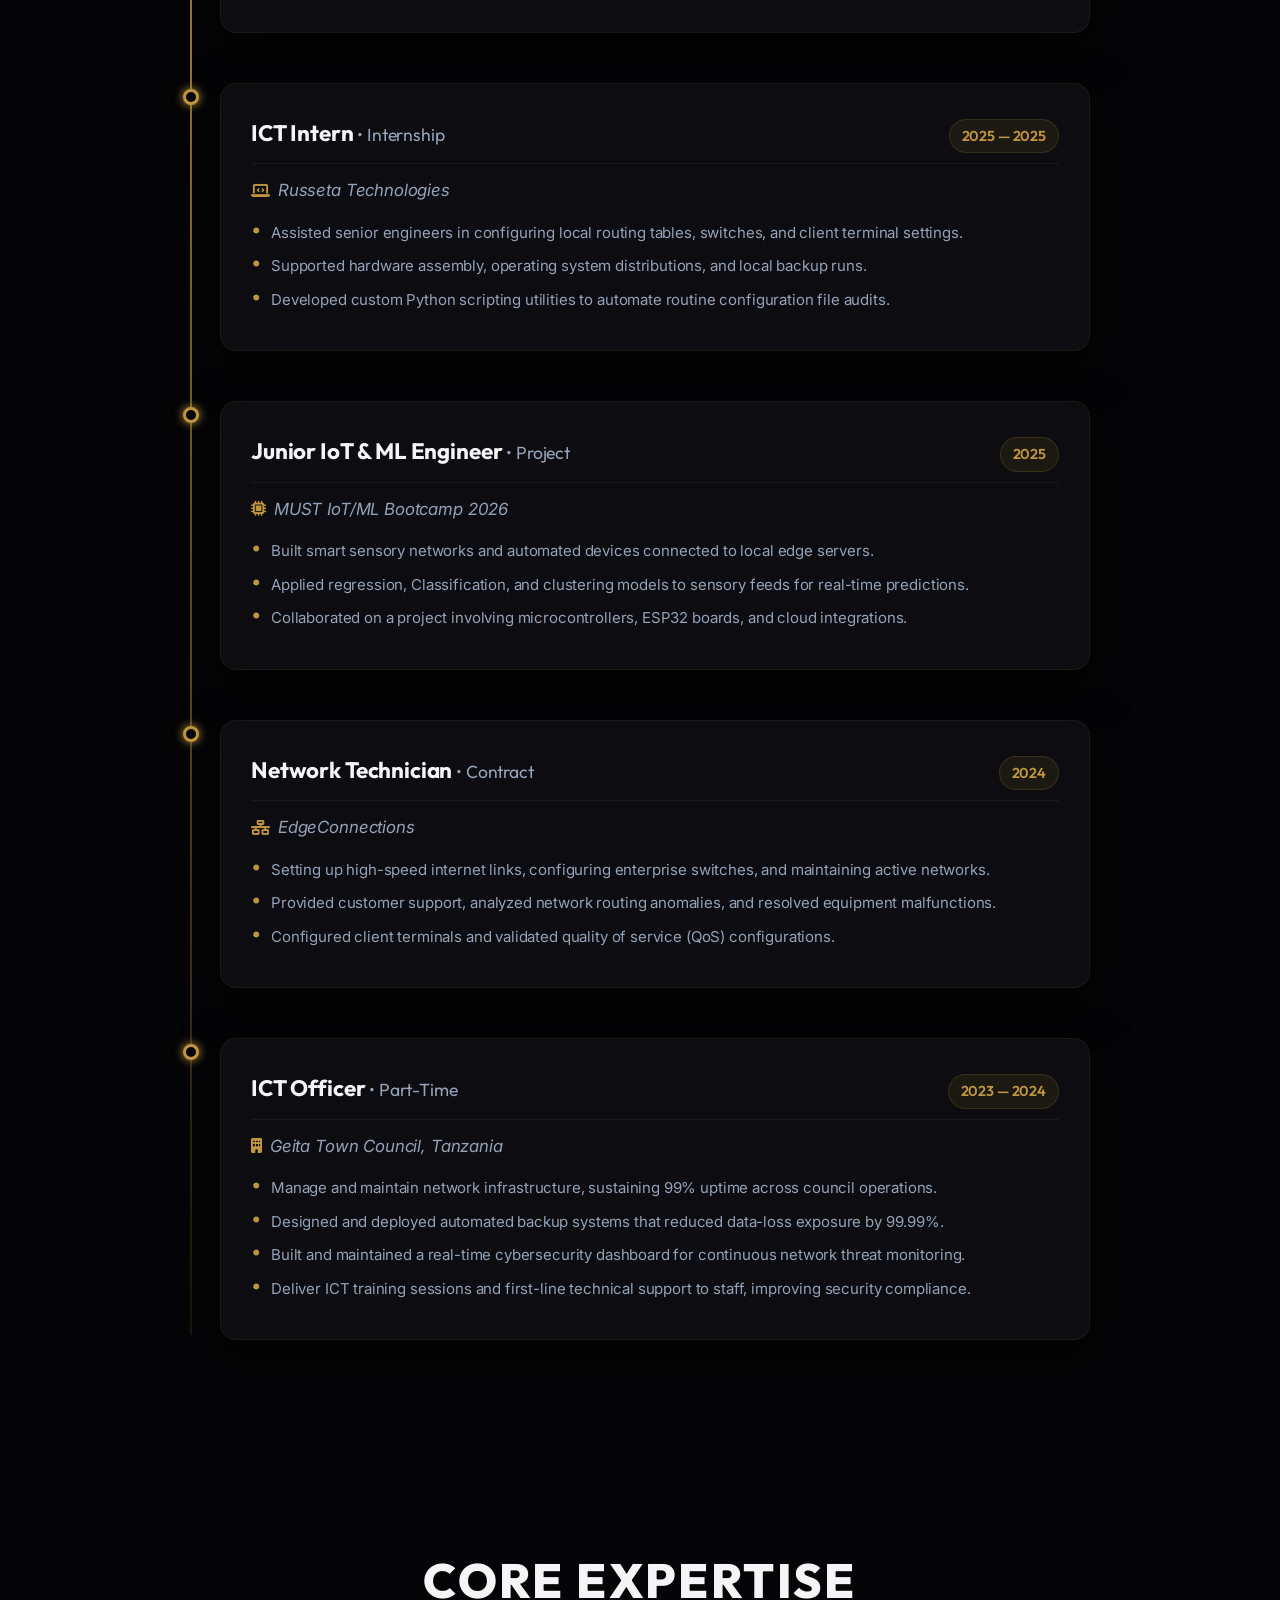
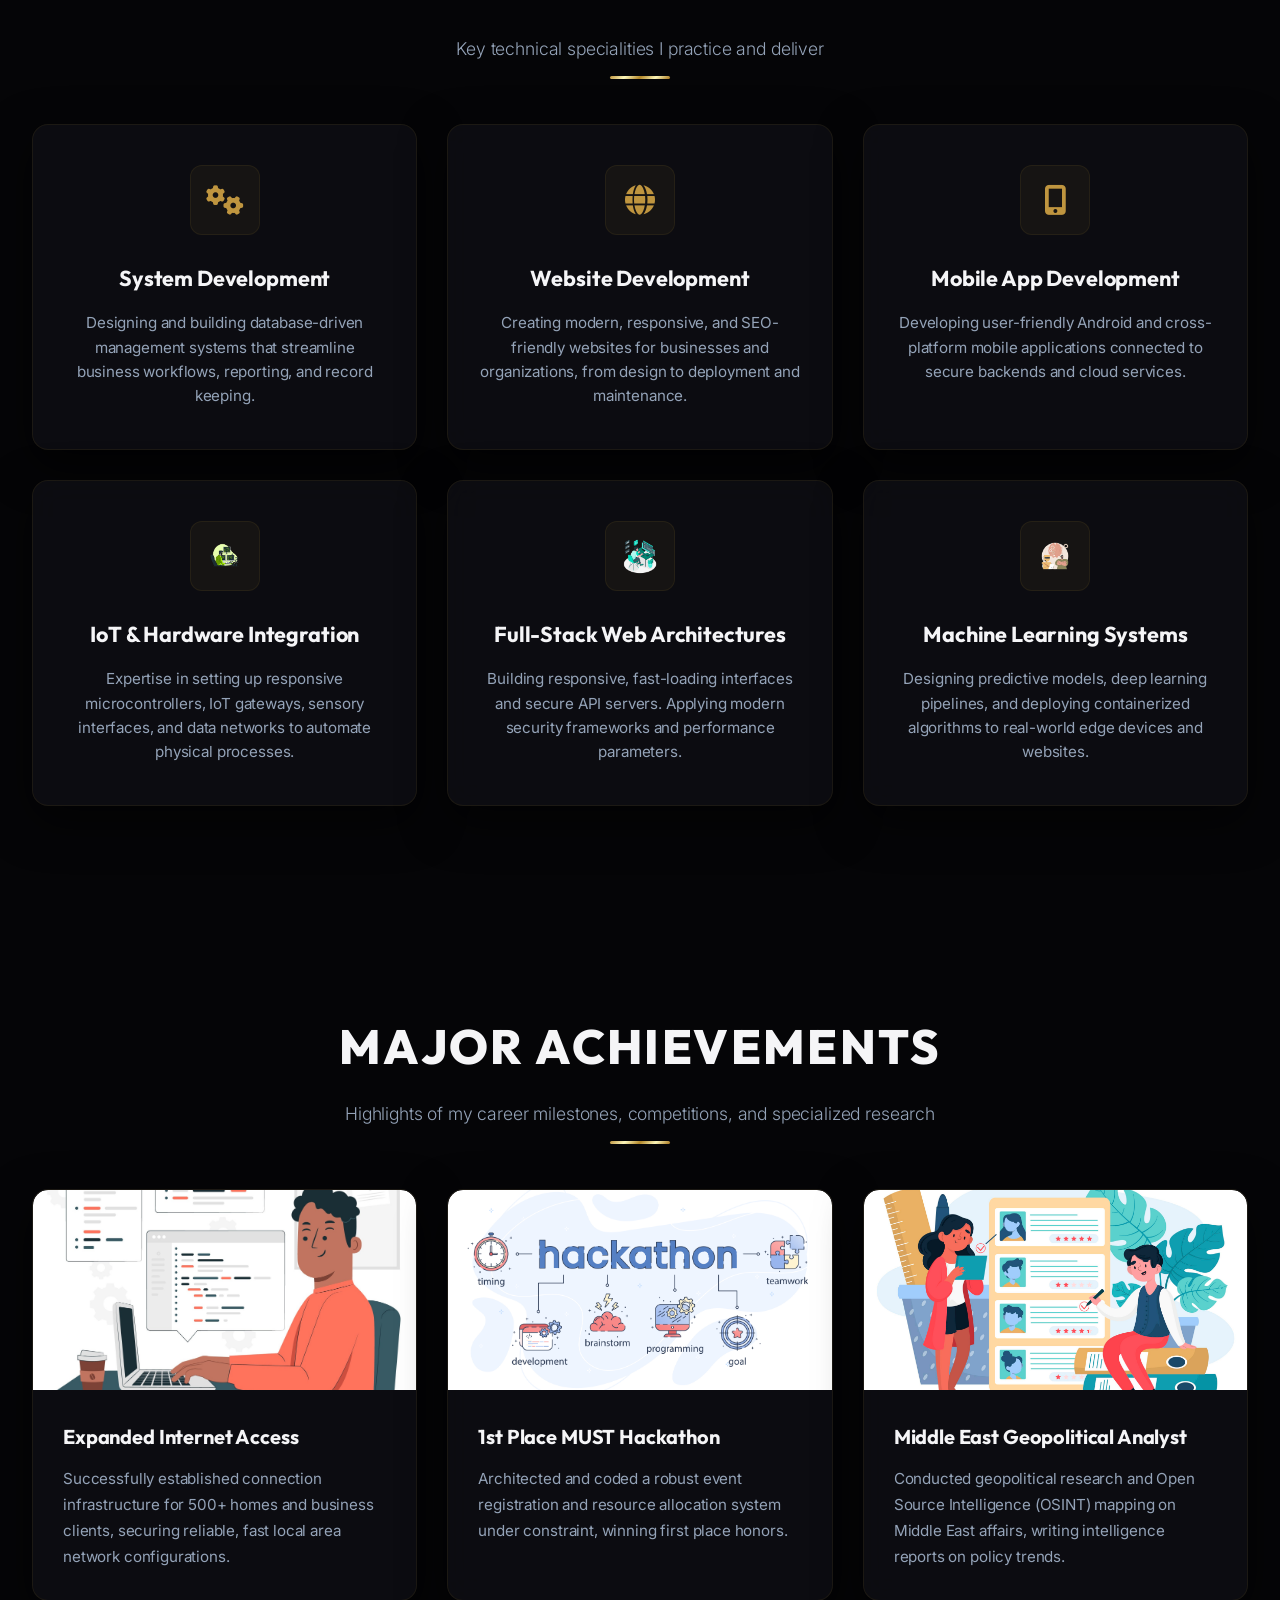
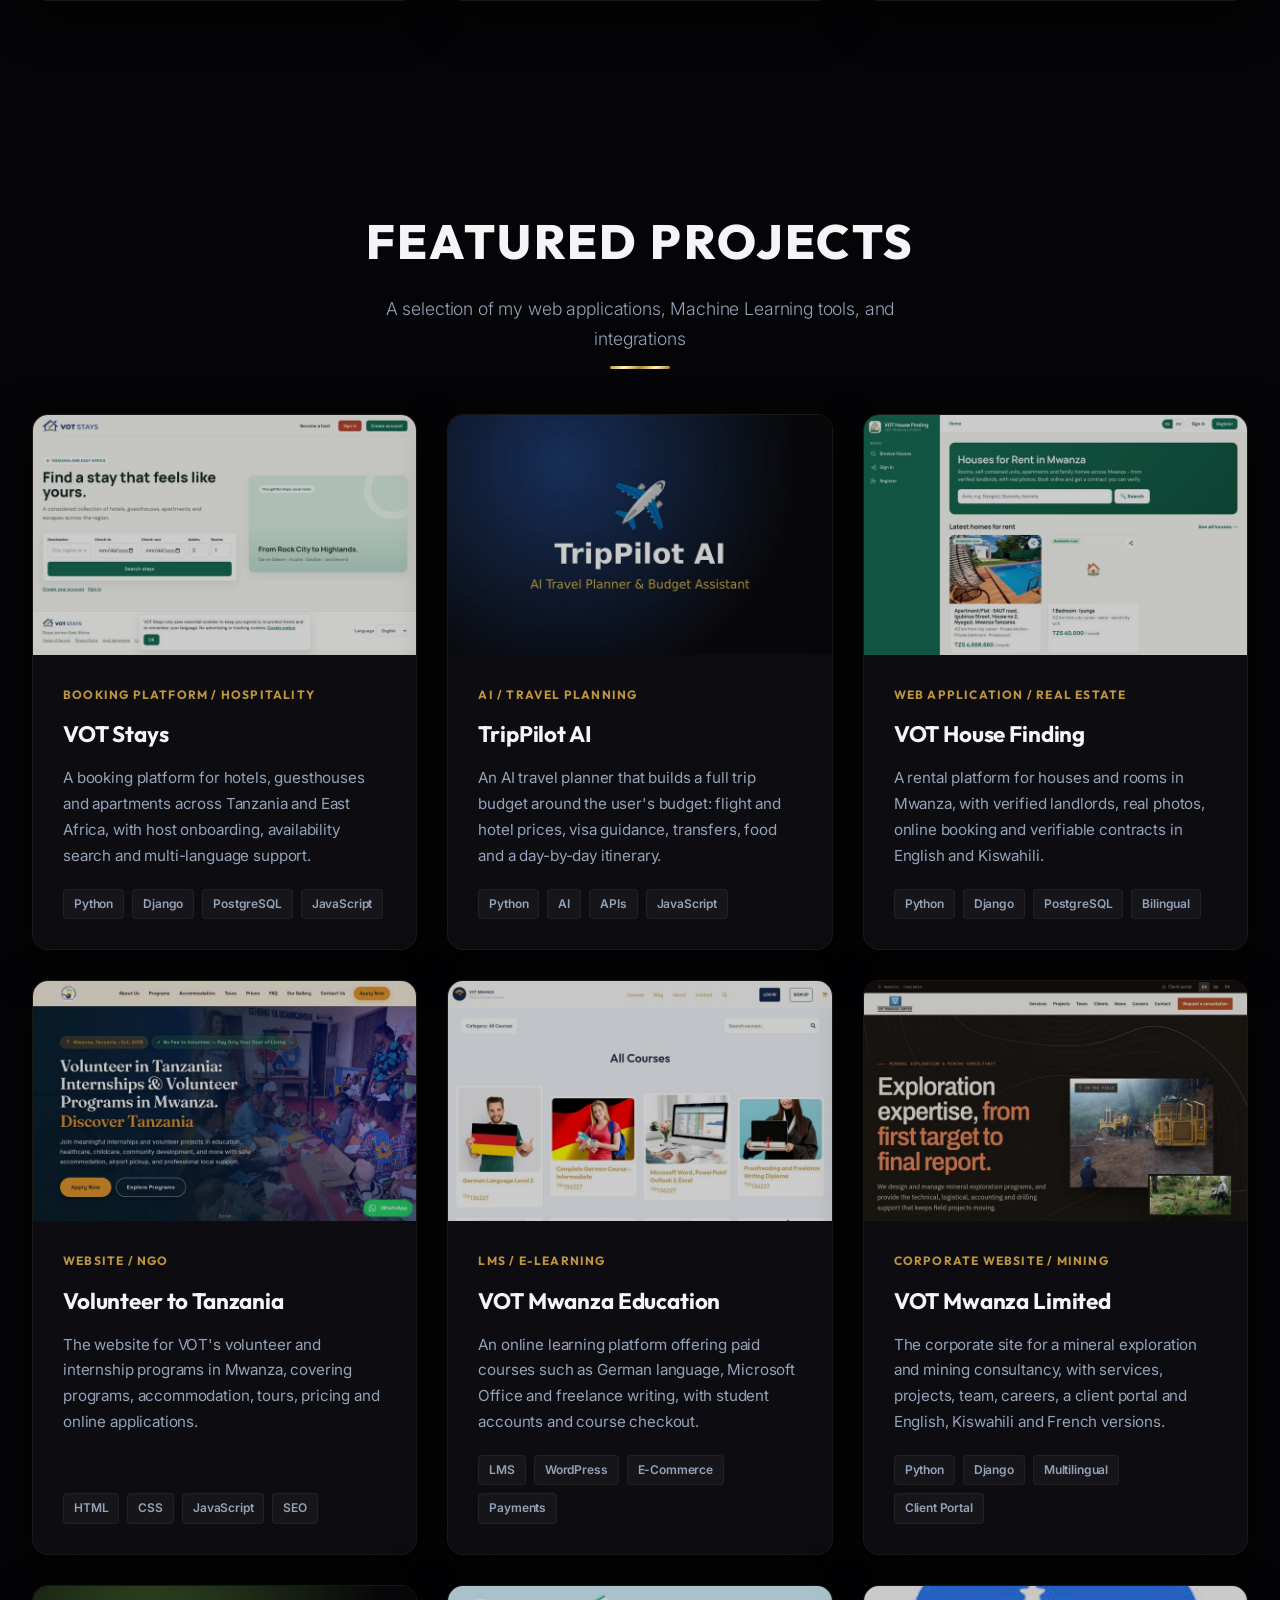
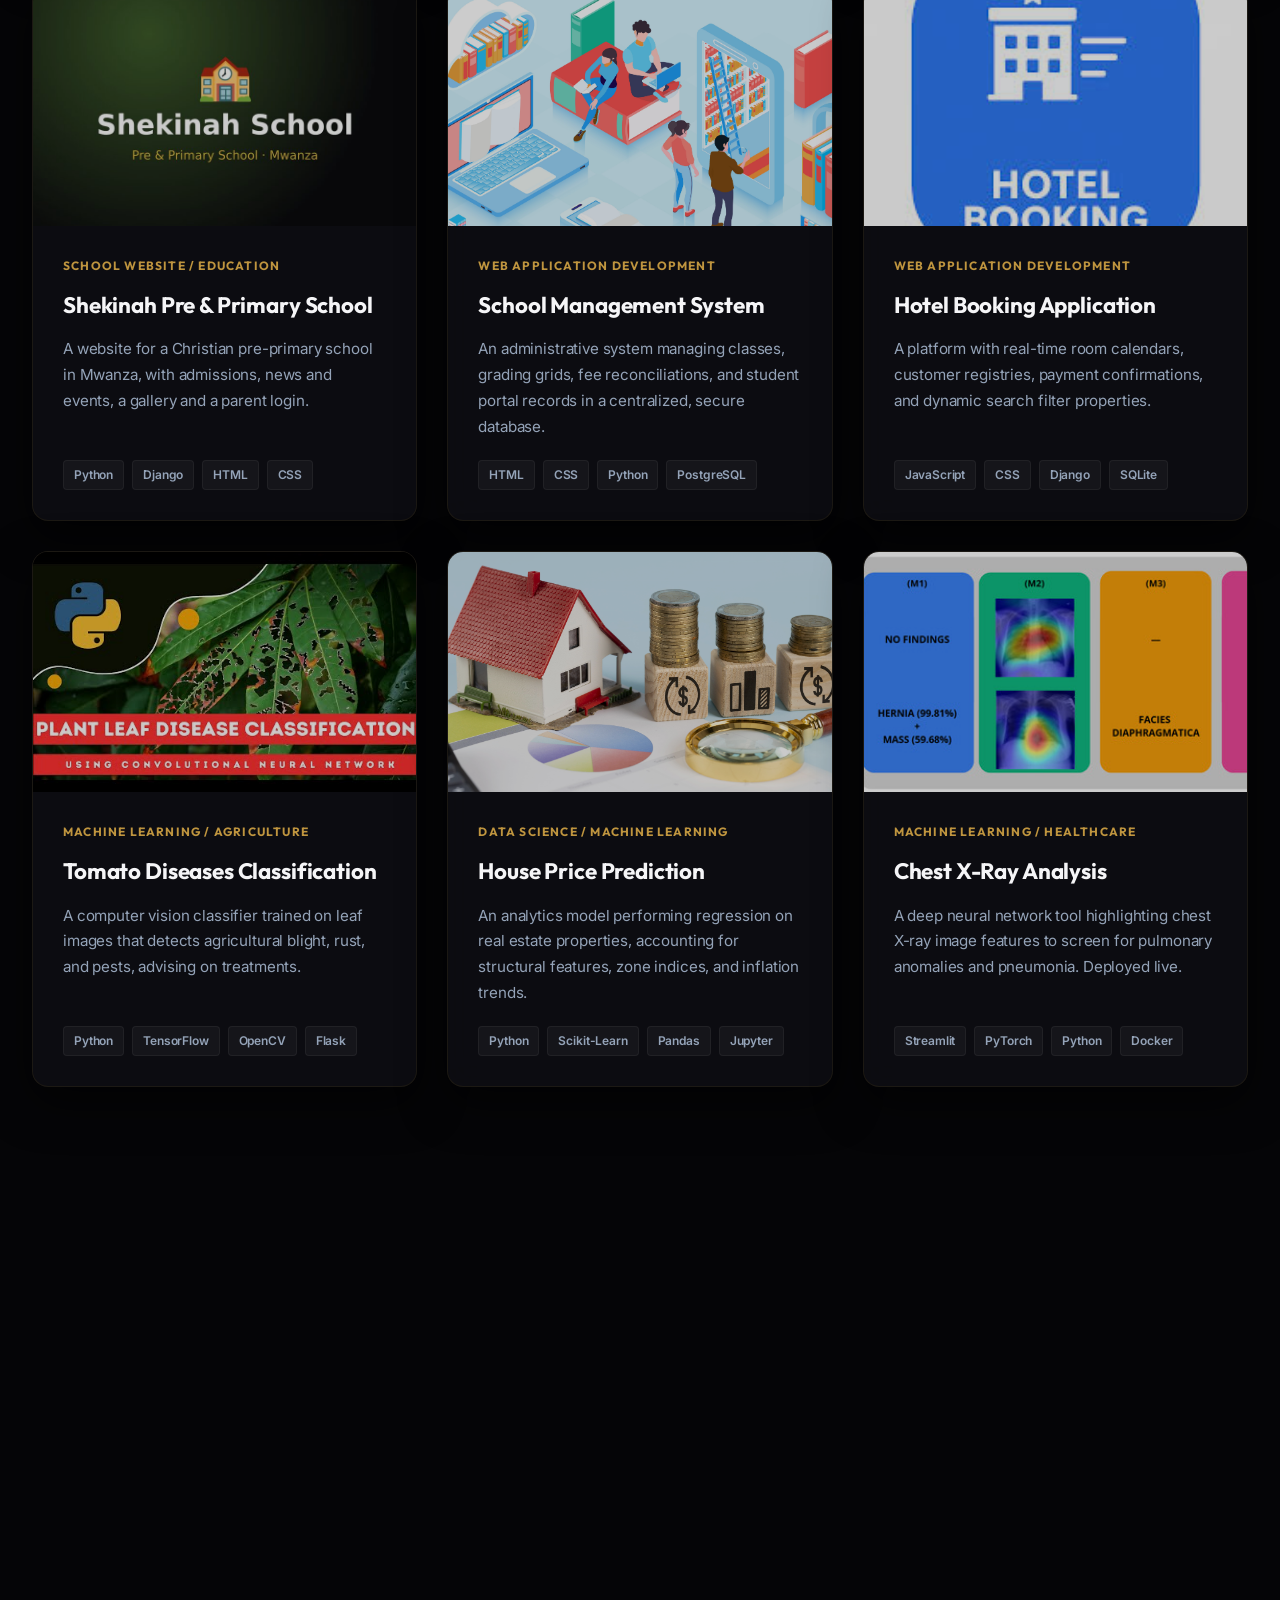
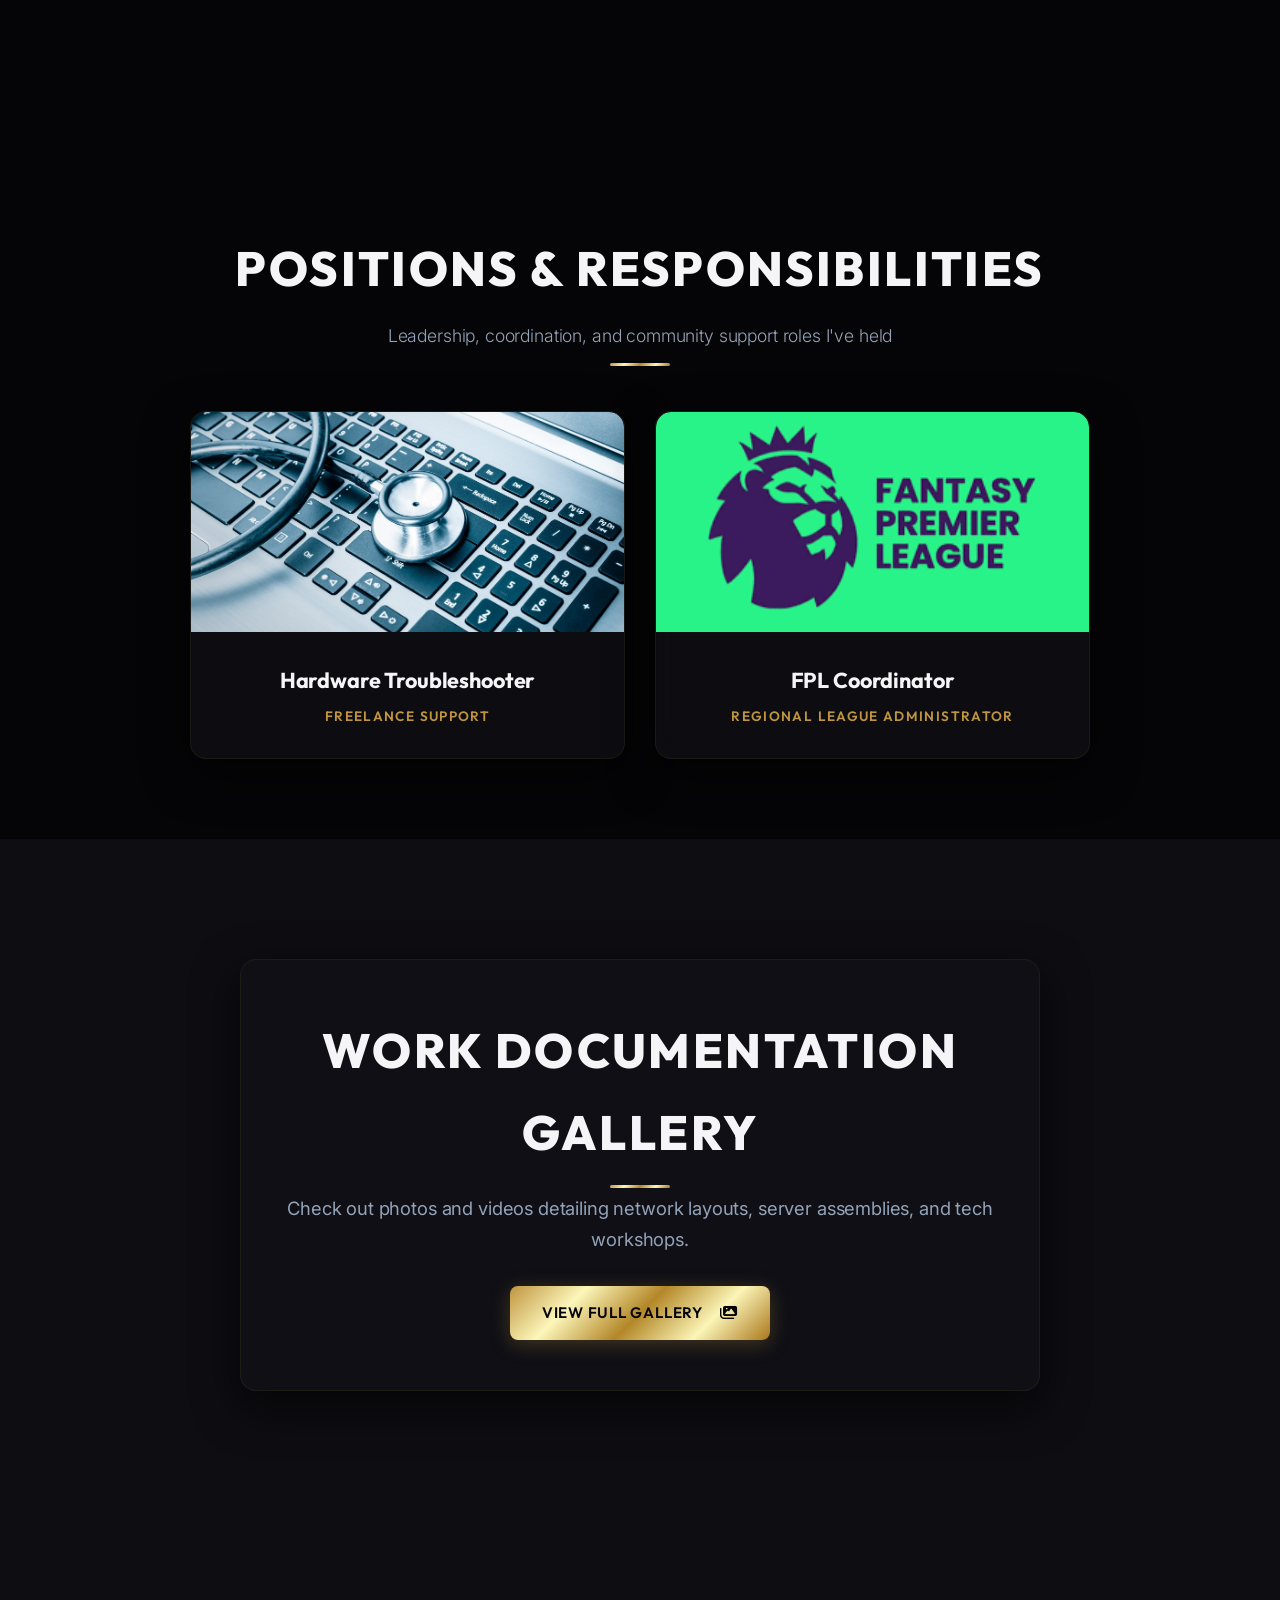
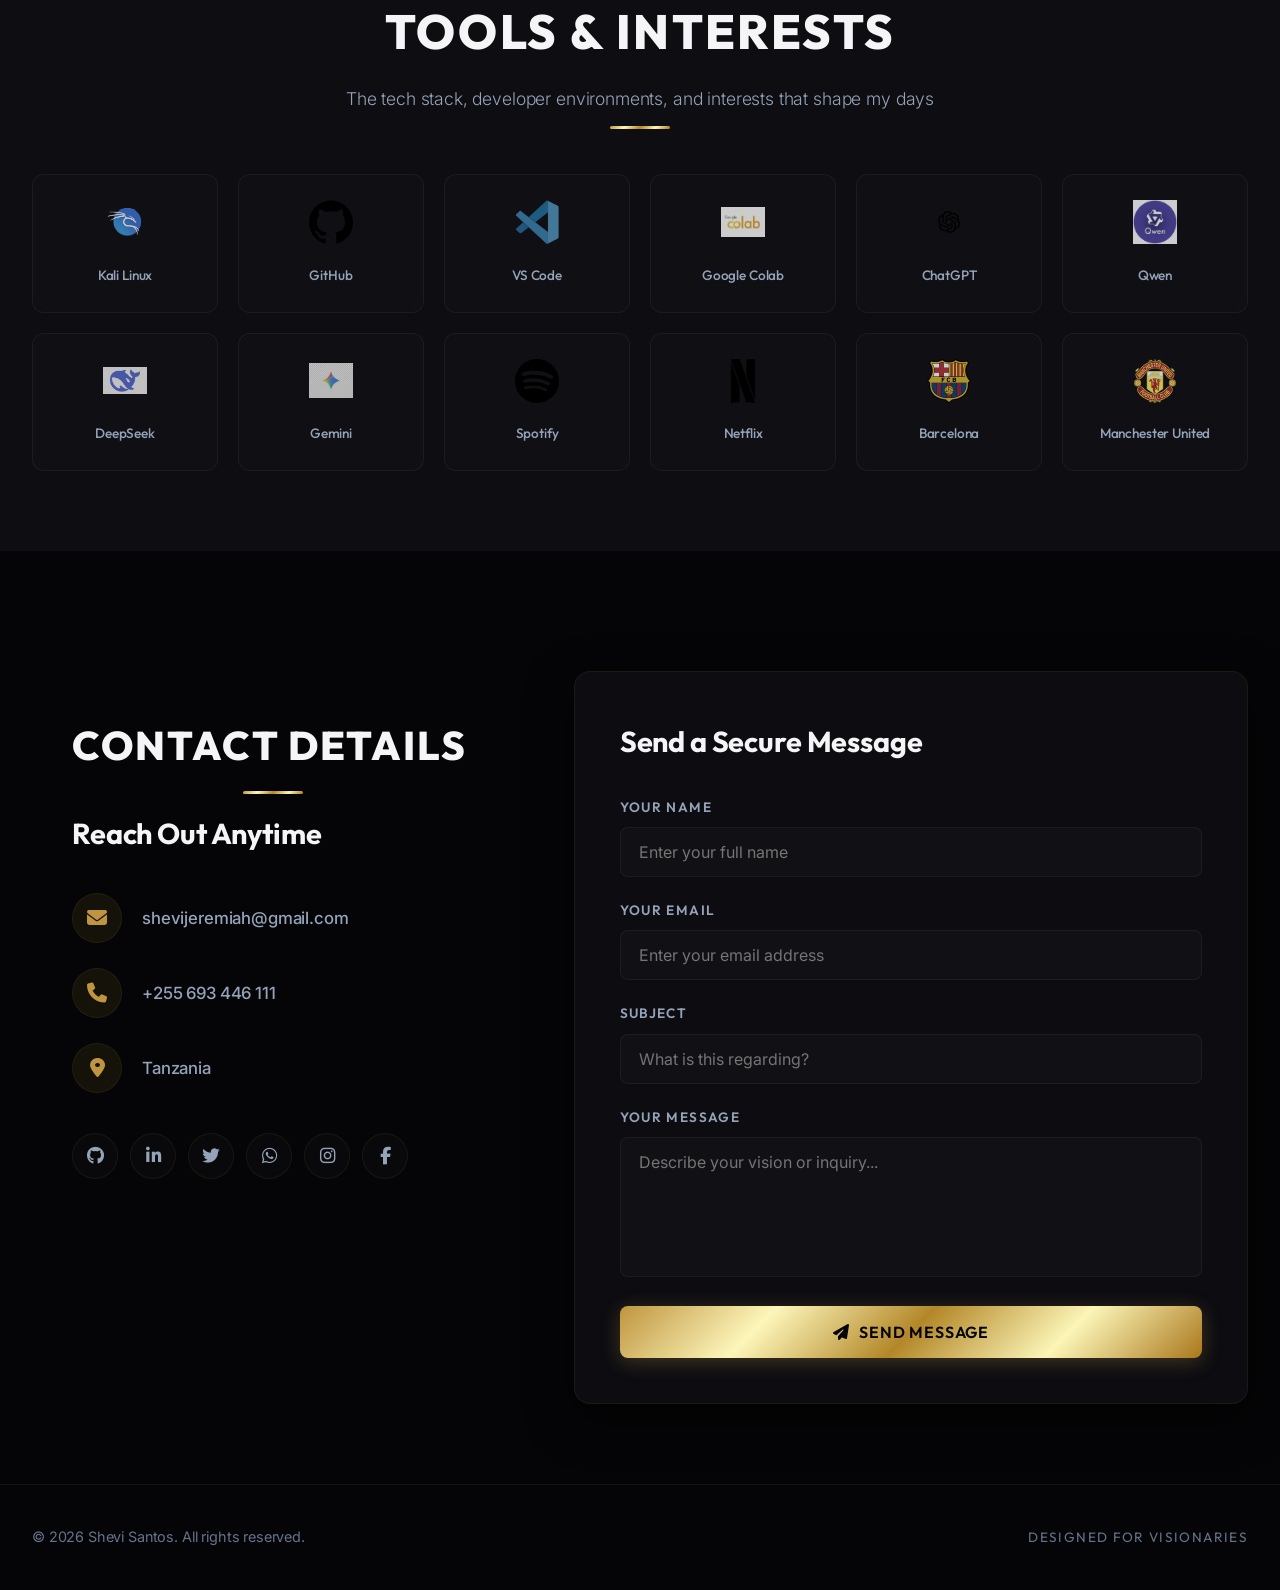
==== commit bcd98074: "Add seven live client projects to Featured Projects Co-Authored-By: Claude Opus 5.5 <noreply@anthrop" ====
--- a/Index.html
+++ b/Index.html
@@ -445,6 +445,153 @@
                     <!-- Project 1 -->
                     <div class="project-card glass-panel reveal">
                         <div class="project-img-wrapper">
+                            <img src="./image/projects/votstays.jpg" alt="VOT Stays booking platform homepage" loading="lazy">
+                            <div class="project-overlay">
+                                <a href="https://votstays.com" target="_blank" rel="noopener" class="project-link-btn" aria-label="Visit VOT Stays live site"><i class="fas fa-external-link-alt"></i></a>
+                            </div>
+                        </div>
+                        <div class="project-body">
+                            <span class="project-meta">Booking Platform / Hospitality</span>
+                            <h3>VOT Stays</h3>
+                            <p>A booking platform for hotels, guesthouses and apartments across Tanzania and East Africa, with host onboarding, availability search and multi-language support.</p>
+                            <div class="project-tags">
+                                <span class="project-tag">Python</span>
+                                <span class="project-tag">Django</span>
+                                <span class="project-tag">PostgreSQL</span>
+                                <span class="project-tag">JavaScript</span>
+                            </div>
+                        </div>
+                    </div>
+
+                    <!-- Project 2 -->
+                    <div class="project-card glass-panel reveal">
+                        <div class="project-img-wrapper">
+                            <img src="./image/projects/tripilotai.jpg" alt="TripPilot AI travel planner" loading="lazy">
+                            <div class="project-overlay">
+                                <a href="https://tripilotai.com" target="_blank" rel="noopener" class="project-link-btn" aria-label="Visit TripPilot AI live site"><i class="fas fa-external-link-alt"></i></a>
+                            </div>
+                        </div>
+                        <div class="project-body">
+                            <span class="project-meta">AI / Travel Planning</span>
+                            <h3>TripPilot AI</h3>
+                            <p>An AI travel planner that builds a full trip budget around the user's budget: flight and hotel prices, visa guidance, transfers, food and a day-by-day itinerary.</p>
+                            <div class="project-tags">
+                                <span class="project-tag">Python</span>
+                                <span class="project-tag">AI</span>
+                                <span class="project-tag">APIs</span>
+                                <span class="project-tag">JavaScript</span>
+                            </div>
+                        </div>
+                    </div>
+
+                    <!-- Project 3 -->
+                    <div class="project-card glass-panel reveal">
+                        <div class="project-img-wrapper">
+                            <img src="./image/projects/vothousefinding.jpg" alt="VOT House Finding rental listings" loading="lazy">
+                            <div class="project-overlay">
+                                <a href="https://vothousefinding.com" target="_blank" rel="noopener" class="project-link-btn" aria-label="Visit VOT House Finding live site"><i class="fas fa-external-link-alt"></i></a>
+                            </div>
+                        </div>
+                        <div class="project-body">
+                            <span class="project-meta">Web Application / Real Estate</span>
+                            <h3>VOT House Finding</h3>
+                            <p>A rental platform for houses and rooms in Mwanza, with verified landlords, real photos, online booking and verifiable contracts in English and Kiswahili.</p>
+                            <div class="project-tags">
+                                <span class="project-tag">Python</span>
+                                <span class="project-tag">Django</span>
+                                <span class="project-tag">PostgreSQL</span>
+                                <span class="project-tag">Bilingual</span>
+                            </div>
+                        </div>
+                    </div>
+
+                    <!-- Project 4 -->
+                    <div class="project-card glass-panel reveal">
+                        <div class="project-img-wrapper">
+                            <img src="./image/projects/volunteertotanzania.jpg" alt="Volunteer to Tanzania website homepage" loading="lazy">
+                            <div class="project-overlay">
+                                <a href="https://volunteertotanzania.com" target="_blank" rel="noopener" class="project-link-btn" aria-label="Visit Volunteer to Tanzania live site"><i class="fas fa-external-link-alt"></i></a>
+                            </div>
+                        </div>
+                        <div class="project-body">
+                            <span class="project-meta">Website / NGO</span>
+                            <h3>Volunteer to Tanzania</h3>
+                            <p>The website for VOT's volunteer and internship programs in Mwanza, covering programs, accommodation, tours, pricing and online applications.</p>
+                            <div class="project-tags">
+                                <span class="project-tag">HTML</span>
+                                <span class="project-tag">CSS</span>
+                                <span class="project-tag">JavaScript</span>
+                                <span class="project-tag">SEO</span>
+                            </div>
+                        </div>
+                    </div>
+
+                    <!-- Project 5 -->
+                    <div class="project-card glass-panel reveal">
+                        <div class="project-img-wrapper">
+                            <img src="./image/projects/votmwanza-edu.jpg" alt="VOT Mwanza Education course catalogue" loading="lazy">
+                            <div class="project-overlay">
+                                <a href="https://votmwanza-edu.com" target="_blank" rel="noopener" class="project-link-btn" aria-label="Visit VOT Mwanza Education live site"><i class="fas fa-external-link-alt"></i></a>
+                            </div>
+                        </div>
+                        <div class="project-body">
+                            <span class="project-meta">LMS / E-Learning</span>
+                            <h3>VOT Mwanza Education</h3>
+                            <p>An online learning platform offering paid courses such as German language, Microsoft Office and freelance writing, with student accounts and course checkout.</p>
+                            <div class="project-tags">
+                                <span class="project-tag">LMS</span>
+                                <span class="project-tag">WordPress</span>
+                                <span class="project-tag">E-Commerce</span>
+                                <span class="project-tag">Payments</span>
+                            </div>
+                        </div>
+                    </div>
+
+                    <!-- Project 6 -->
+                    <div class="project-card glass-panel reveal">
+                        <div class="project-img-wrapper">
+                            <img src="./image/projects/vot-mining.jpg" alt="VOT Mwanza Limited mining consultancy website" loading="lazy">
+                            <div class="project-overlay">
+                                <a href="https://vot.162-35-28-34.sslip.io/en/team/" target="_blank" rel="noopener" class="project-link-btn" aria-label="Visit VOT Mwanza Limited live site"><i class="fas fa-external-link-alt"></i></a>
+                            </div>
+                        </div>
+                        <div class="project-body">
+                            <span class="project-meta">Corporate Website / Mining</span>
+                            <h3>VOT Mwanza Limited</h3>
+                            <p>The corporate site for a mineral exploration and mining consultancy, with services, projects, team, careers, a client portal and English, Kiswahili and French versions.</p>
+                            <div class="project-tags">
+                                <span class="project-tag">Python</span>
+                                <span class="project-tag">Django</span>
+                                <span class="project-tag">Multilingual</span>
+                                <span class="project-tag">Client Portal</span>
+                            </div>
+                        </div>
+                    </div>
+
+                    <!-- Project 7 -->
+                    <div class="project-card glass-panel reveal">
+                        <div class="project-img-wrapper">
+                            <img src="./image/projects/shekinah.jpg" alt="Shekinah Pre and Primary School website" loading="lazy">
+                            <div class="project-overlay">
+                                <a href="https://shekinah.162-35-28-34.sslip.io/" target="_blank" rel="noopener" class="project-link-btn" aria-label="Visit Shekinah Pre &amp; Primary School live site"><i class="fas fa-external-link-alt"></i></a>
+                            </div>
+                        </div>
+                        <div class="project-body">
+                            <span class="project-meta">School Website / Education</span>
+                            <h3>Shekinah Pre &amp; Primary School</h3>
+                            <p>A website for a Christian pre-primary school in Mwanza, with admissions, news and events, a gallery and a parent login.</p>
+                            <div class="project-tags">
+                                <span class="project-tag">Python</span>
+                                <span class="project-tag">Django</span>
+                                <span class="project-tag">HTML</span>
+                                <span class="project-tag">CSS</span>
+                            </div>
+                        </div>
+                    </div>
+
+                    <!-- Project 8 -->
+                    <div class="project-card glass-panel reveal">
+                        <div class="project-img-wrapper">
                             <img src="./image/lib1.jpg" alt="School Management Interface mockup">
                             <div class="project-overlay">
                                 <a href="#contact" class="project-link-btn" aria-label="View School Management project details"><i class="fas fa-link"></i></a>
@@ -463,7 +610,7 @@
                         </div>
                     </div>
 
-                    <!-- Project 2 -->
+                    <!-- Project 9 -->
                     <div class="project-card glass-panel reveal">
                         <div class="project-img-wrapper">
                             <img src="./image/hotel.jpeg" alt="Hotel booking dashboard interface">
@@ -484,7 +631,7 @@
                         </div>
                     </div>
 
-                    <!-- Project 3 -->
+                    <!-- Project 10 -->
                     <div class="project-card glass-panel reveal">
                         <div class="project-img-wrapper">
                             <img src="./image/tomatos.jpg" alt="Agricultural tomato farm scanner">
@@ -505,7 +652,7 @@
                         </div>
                     </div>
 
-                    <!-- Project 4 -->
+                    <!-- Project 11 -->
                     <div class="project-card glass-panel reveal">
                         <div class="project-img-wrapper">
                             <img src="./image/price.jpg" alt="Real estate analytics graphics">
@@ -526,7 +673,7 @@
                         </div>
                     </div>
 
-                    <!-- Project 5 -->
+                    <!-- Project 12 -->
                     <div class="project-card glass-panel reveal">
                         <div class="project-img-wrapper">
                             <img src="./image/chest.jpg" alt="Chest X-Ray lung scanning visualizer">
@@ -547,7 +694,7 @@
                         </div>
                     </div>
 
-                    <!-- Project 6 -->
+                    <!-- Project 13 -->
                     <div class="project-card glass-panel reveal">
                         <div class="project-img-wrapper">
                             <img src="./image/chatbot.jpeg" alt="Neural Conversational chatbot screen">
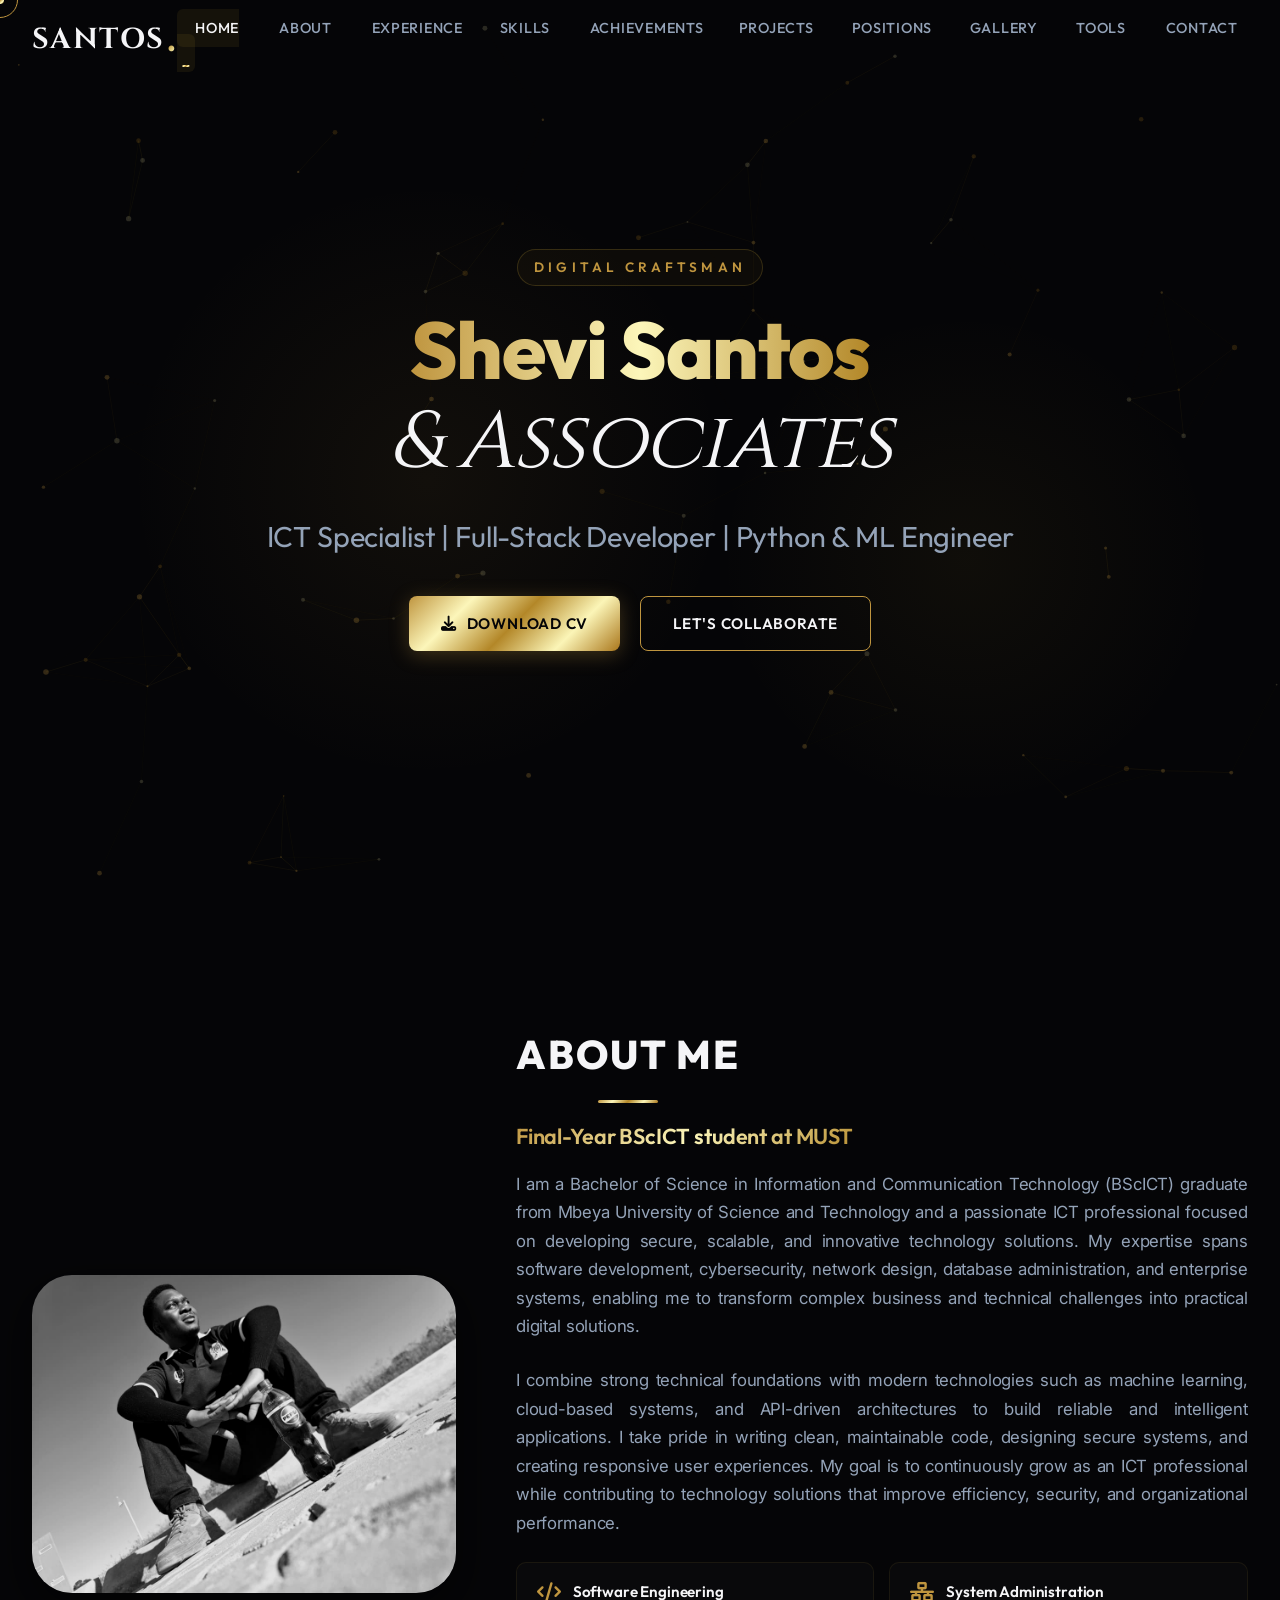
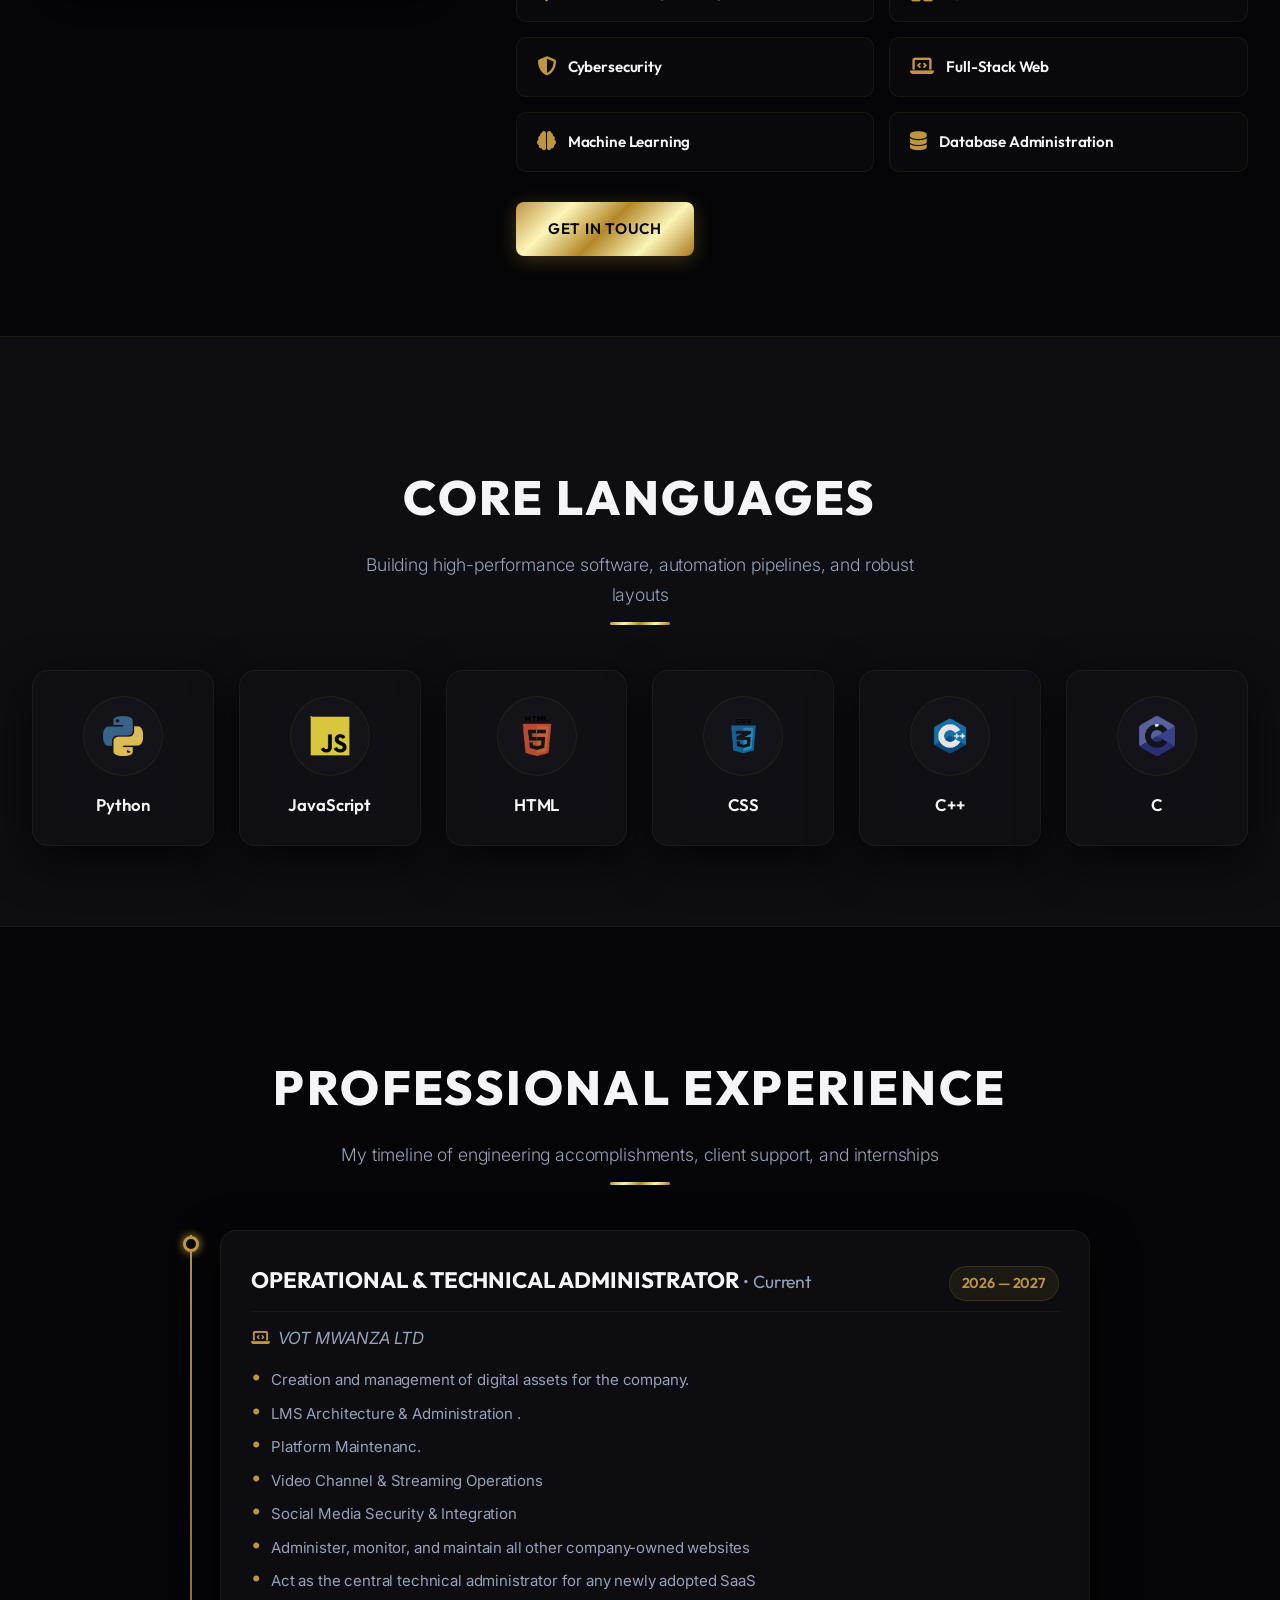
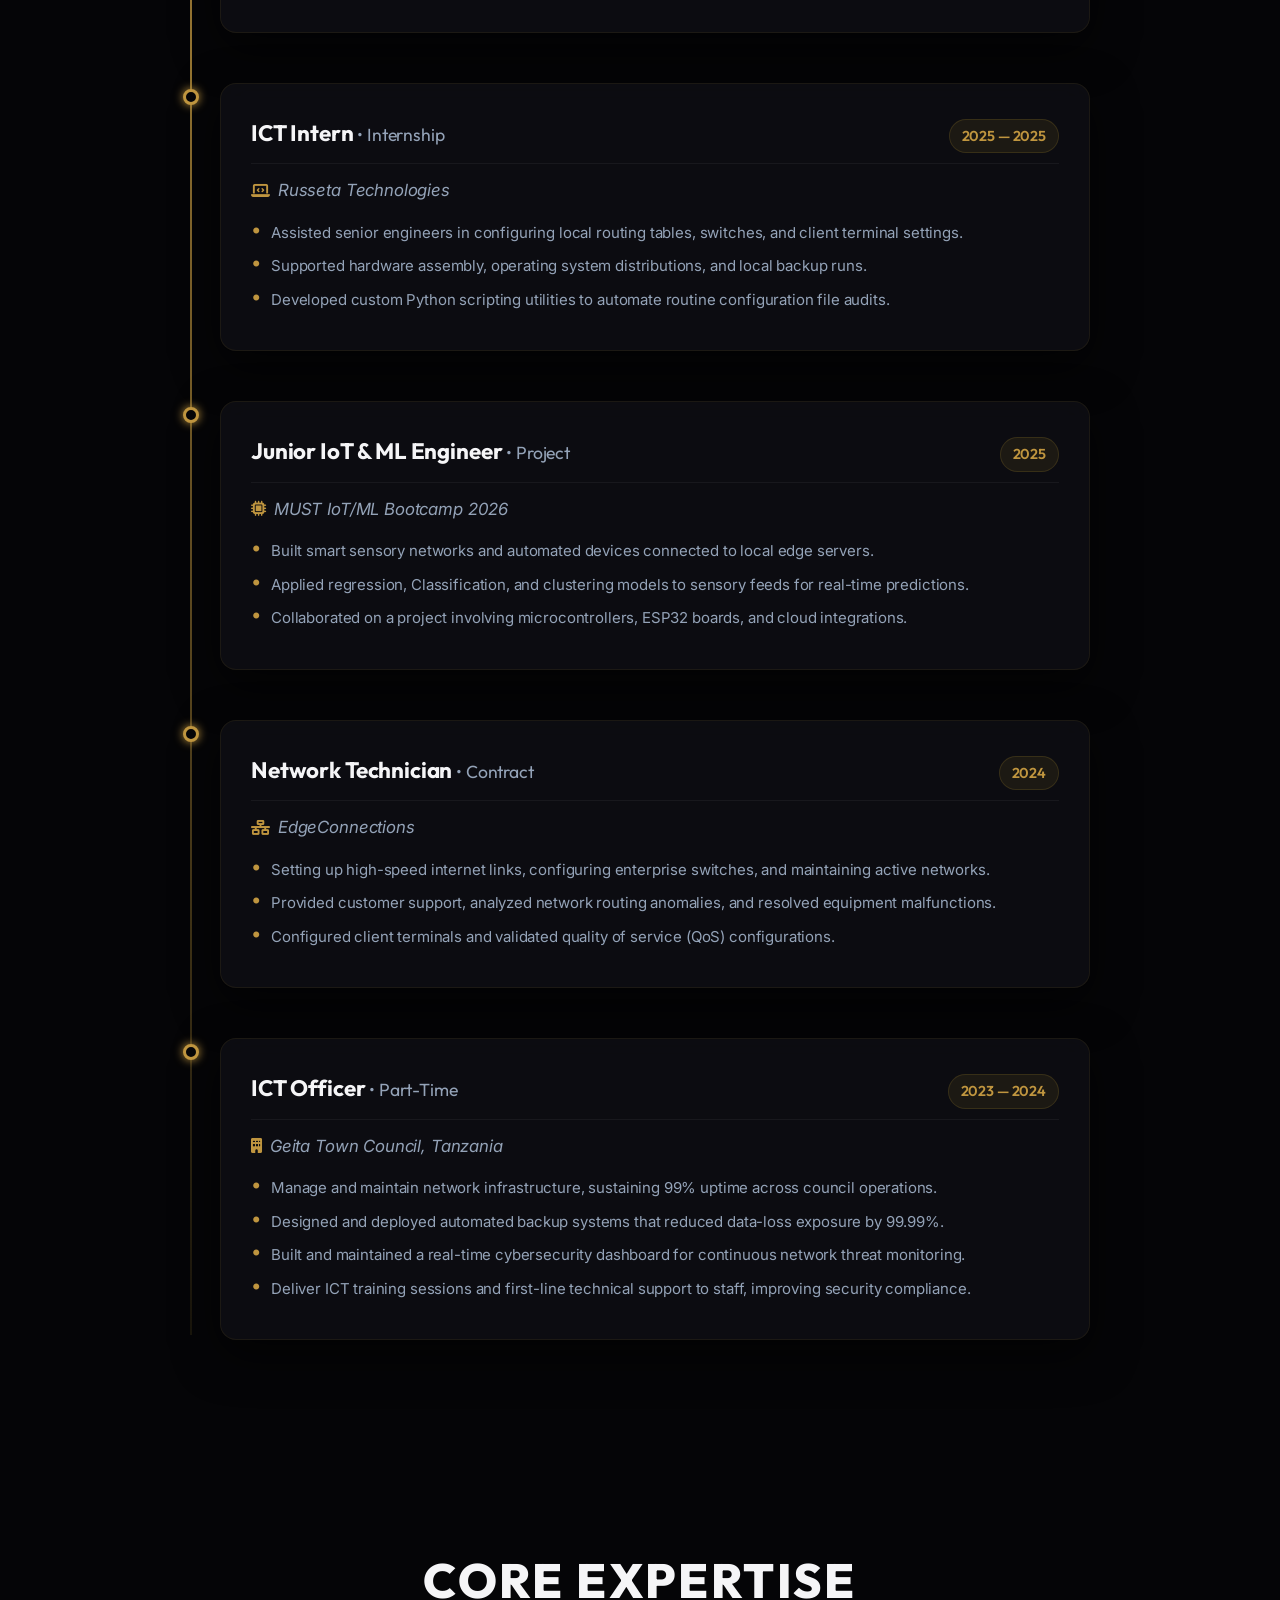
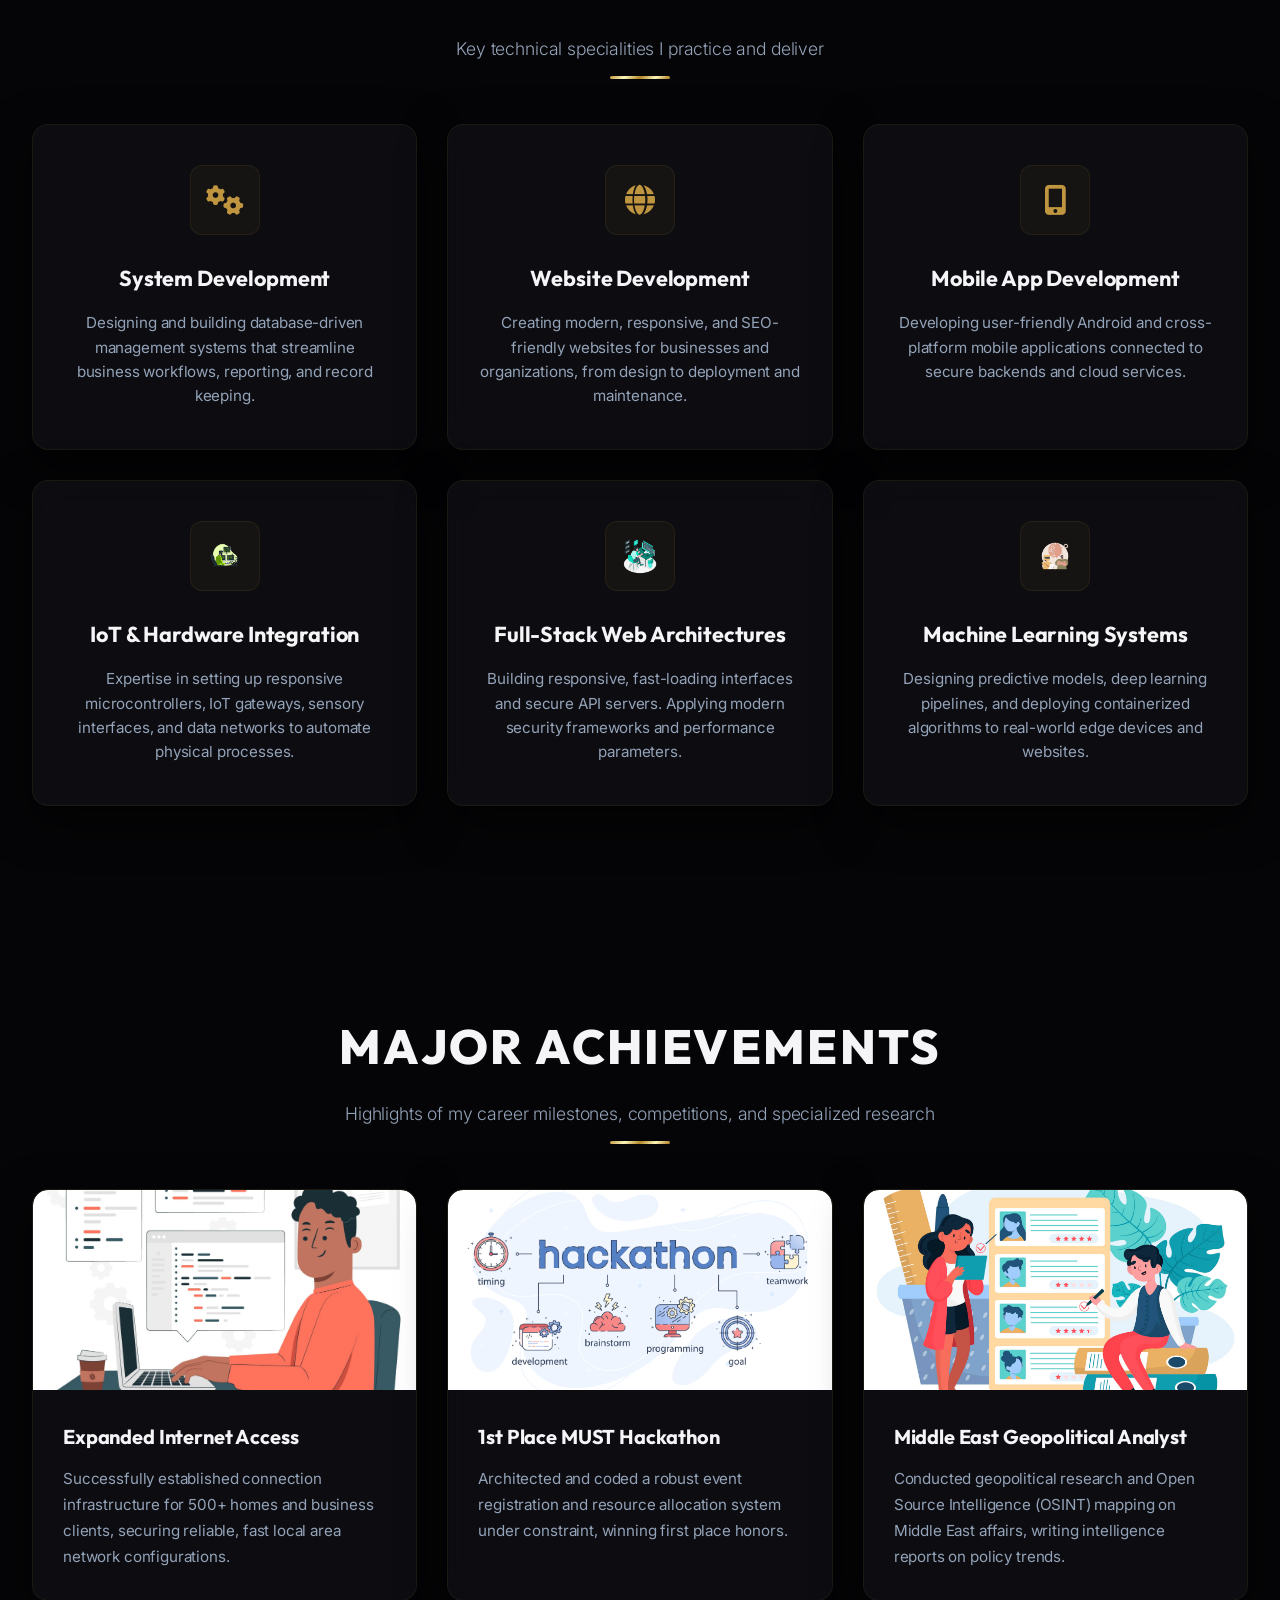
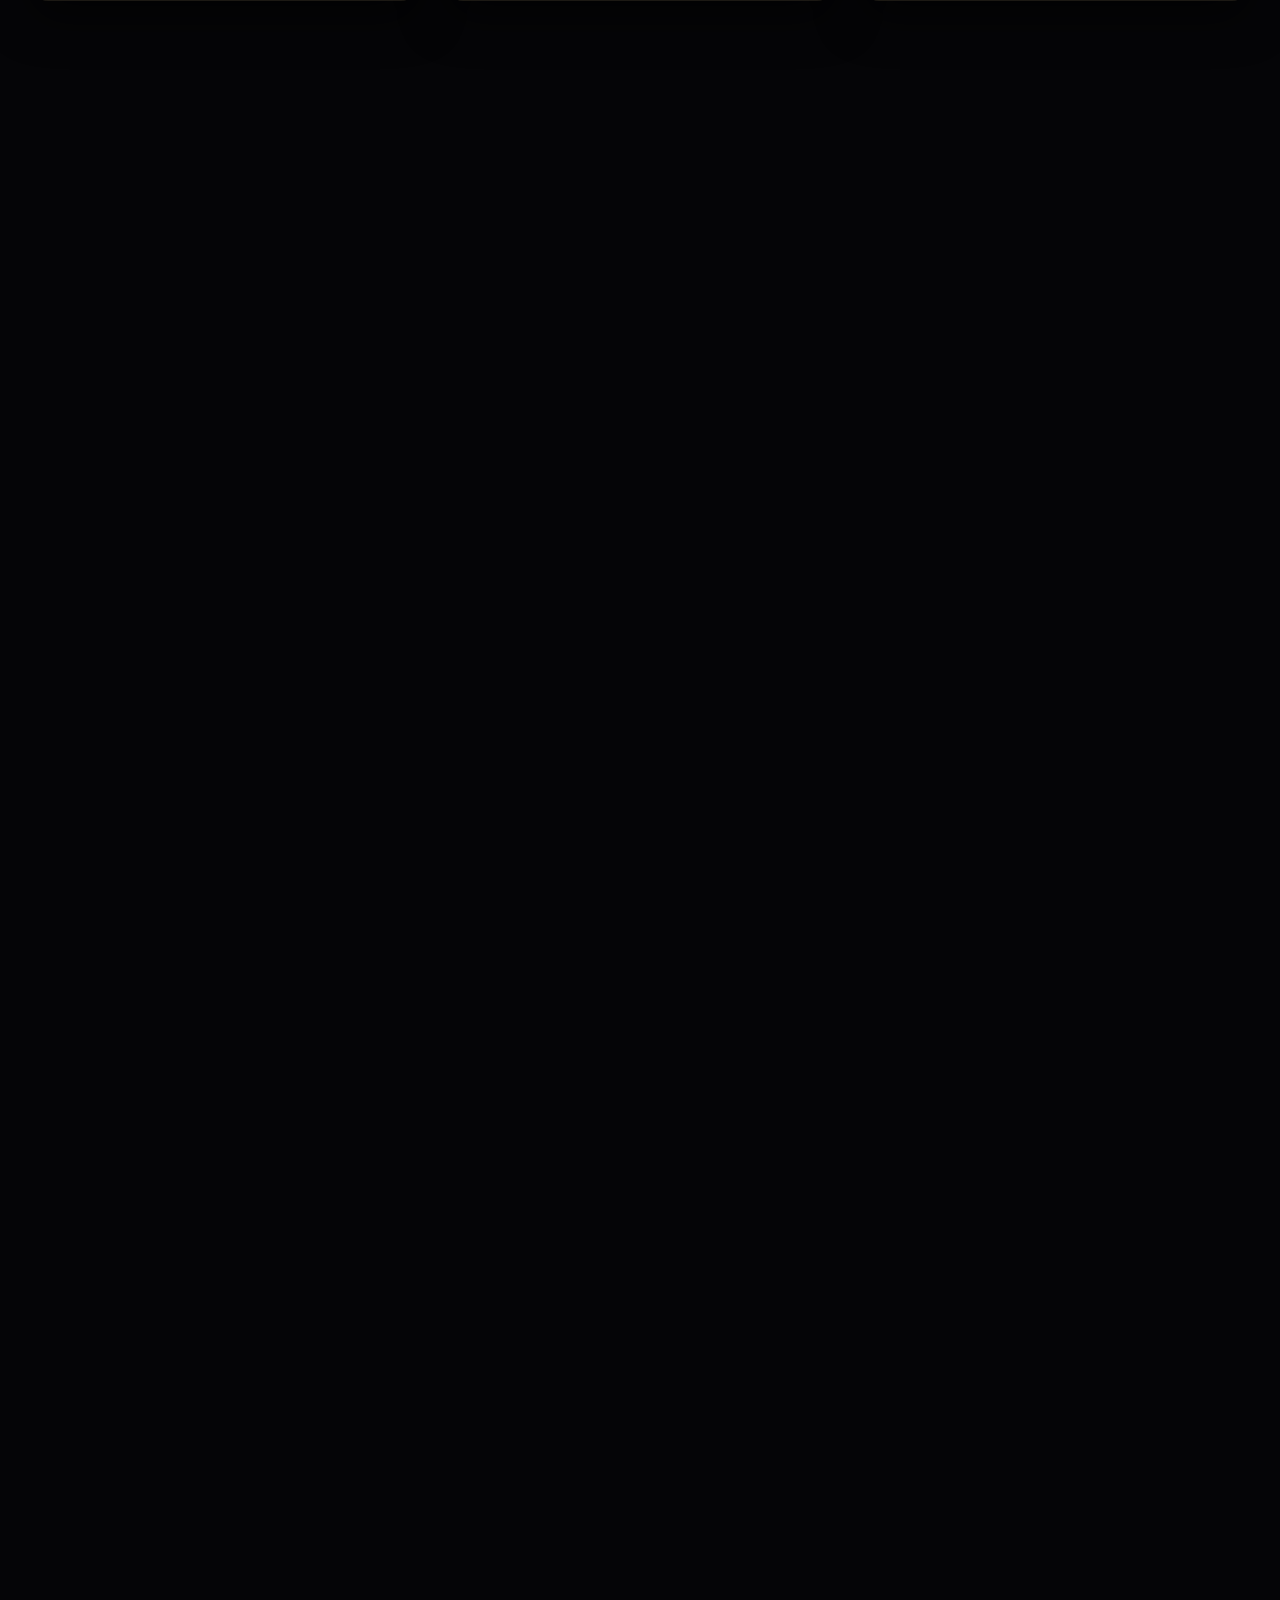
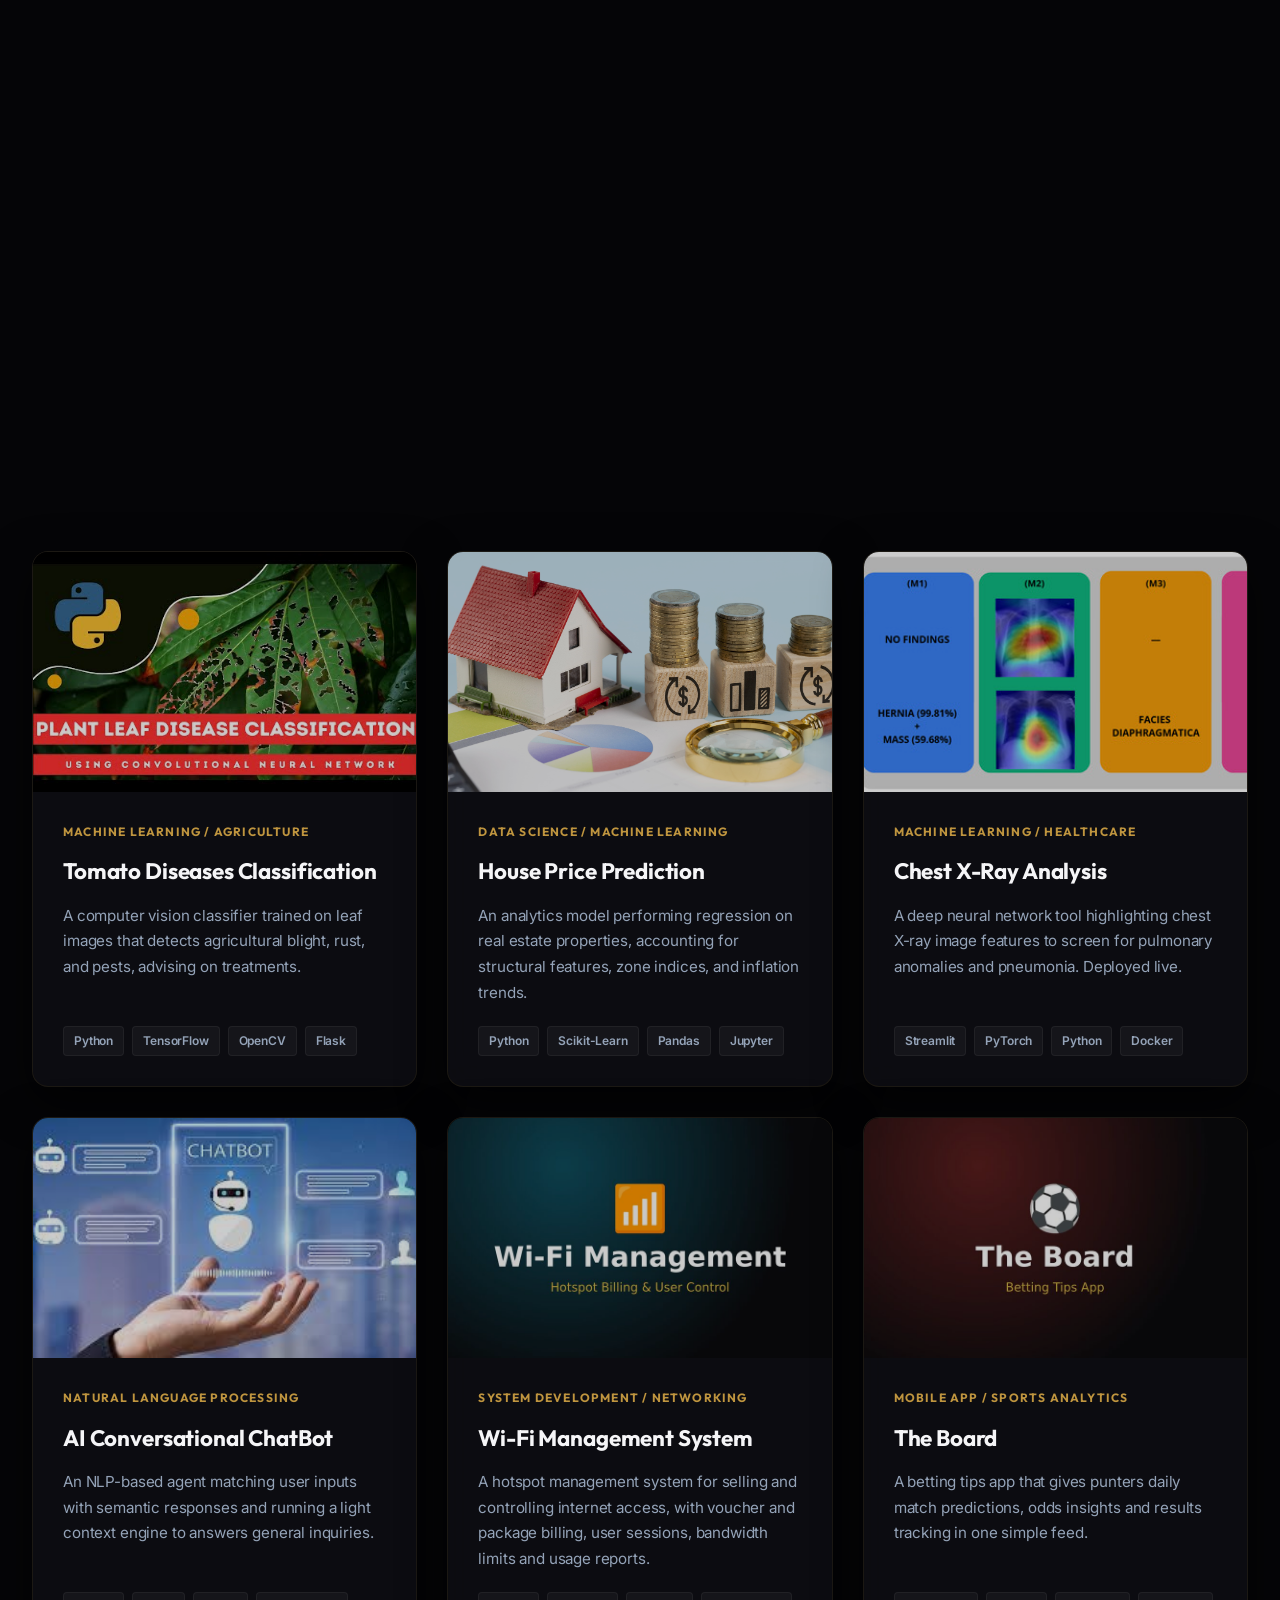
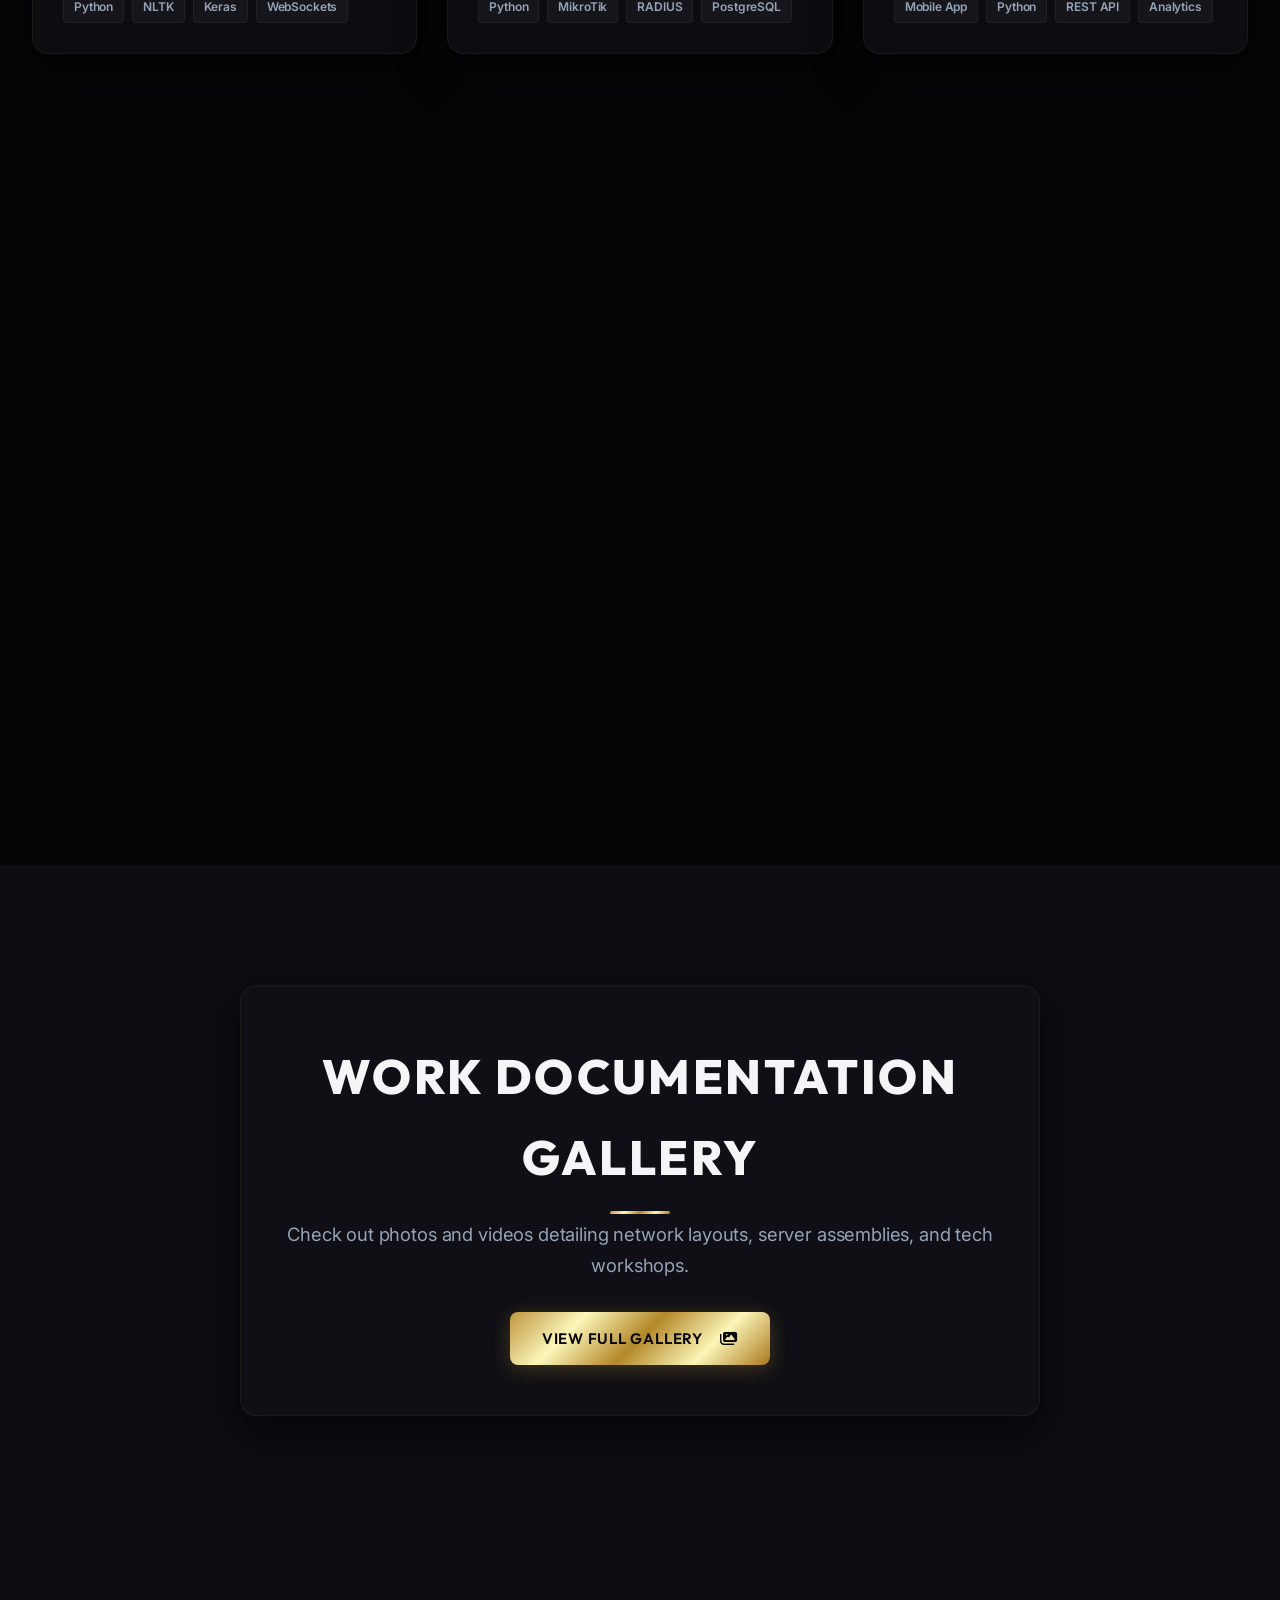
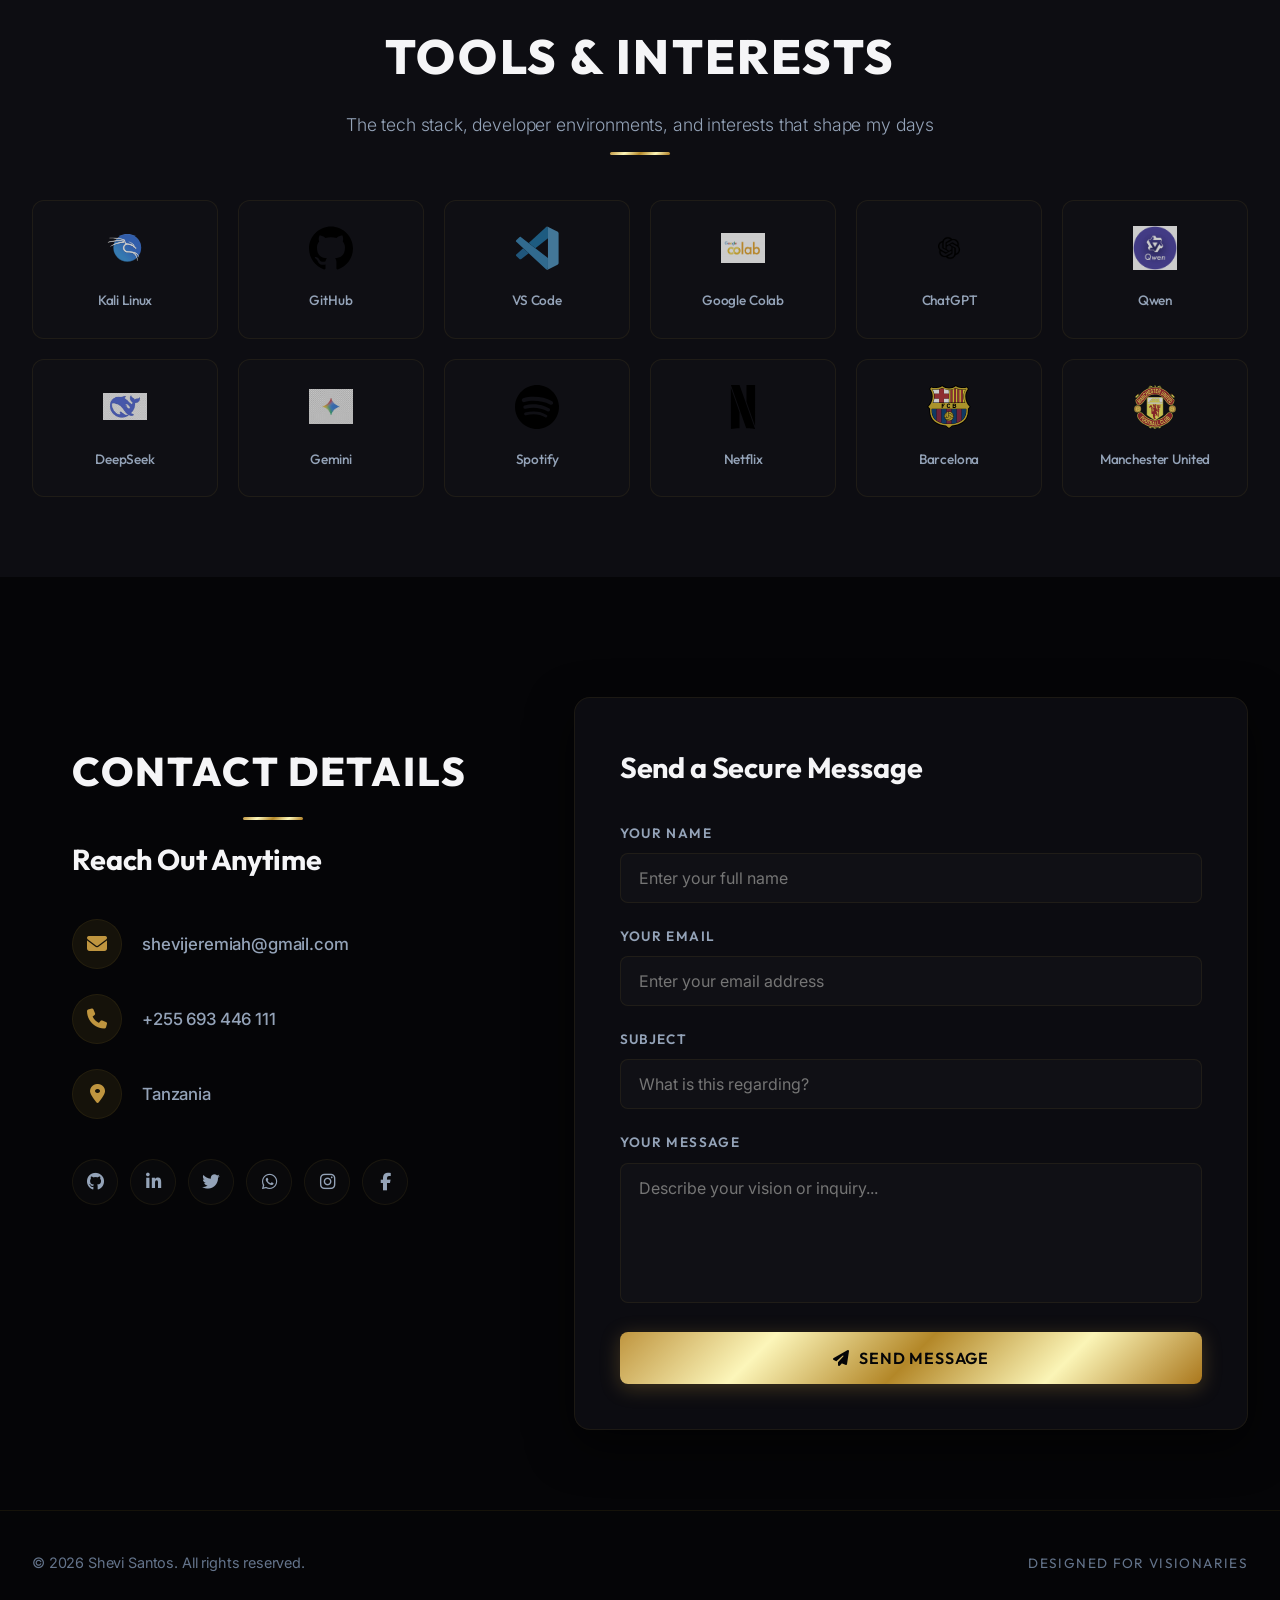
==== commit 460c615a: "Add Wi-Fi Management System and The Board to projects Co-Authored-By: Claude Opus 5.5 <noreply@anthr" ====
--- a/Index.html
+++ b/Index.html
@@ -714,6 +714,48 @@
                             </div>
                         </div>
                     </div>
+
+                    <!-- Project 14 -->
+                    <div class="project-card glass-panel reveal">
+                        <div class="project-img-wrapper">
+                            <img src="./image/projects/wifi-management.jpg" alt="Wi-Fi management system" loading="lazy">
+                            <div class="project-overlay">
+                                <a href="#contact" class="project-link-btn" aria-label="View Wi-Fi Management System project details"><i class="fas fa-link"></i></a>
+                            </div>
+                        </div>
+                        <div class="project-body">
+                            <span class="project-meta">System Development / Networking</span>
+                            <h3>Wi-Fi Management System</h3>
+                            <p>A hotspot management system for selling and controlling internet access, with voucher and package billing, user sessions, bandwidth limits and usage reports.</p>
+                            <div class="project-tags">
+                                <span class="project-tag">Python</span>
+                                <span class="project-tag">MikroTik</span>
+                                <span class="project-tag">RADIUS</span>
+                                <span class="project-tag">PostgreSQL</span>
+                            </div>
+                        </div>
+                    </div>
+
+                    <!-- Project 15 -->
+                    <div class="project-card glass-panel reveal">
+                        <div class="project-img-wrapper">
+                            <img src="./image/projects/the-board.jpg" alt="The Board betting tips app" loading="lazy">
+                            <div class="project-overlay">
+                                <a href="#contact" class="project-link-btn" aria-label="View The Board project details"><i class="fas fa-link"></i></a>
+                            </div>
+                        </div>
+                        <div class="project-body">
+                            <span class="project-meta">Mobile App / Sports Analytics</span>
+                            <h3>The Board</h3>
+                            <p>A betting tips app that gives punters daily match predictions, odds insights and results tracking in one simple feed.</p>
+                            <div class="project-tags">
+                                <span class="project-tag">Mobile App</span>
+                                <span class="project-tag">Python</span>
+                                <span class="project-tag">REST API</span>
+                                <span class="project-tag">Analytics</span>
+                            </div>
+                        </div>
+                    </div>
                 </div>
             </div>
         </section>
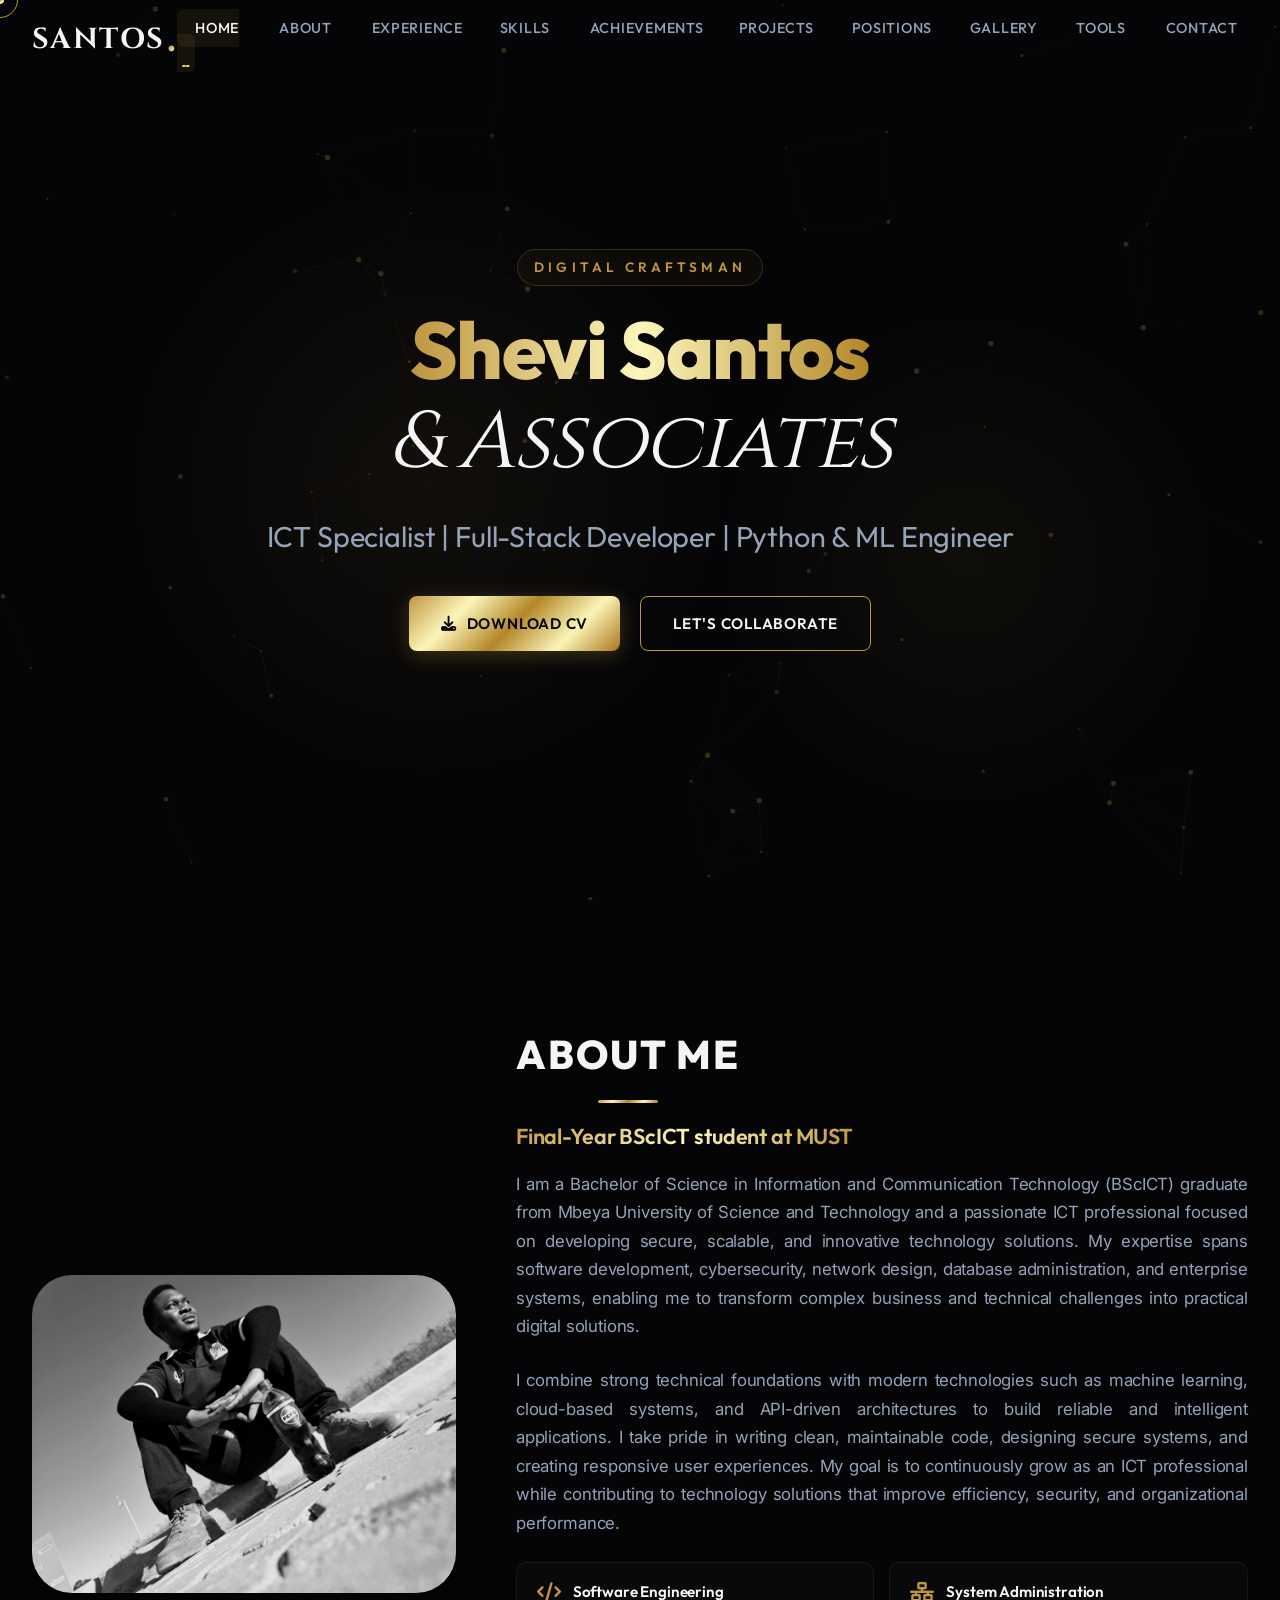
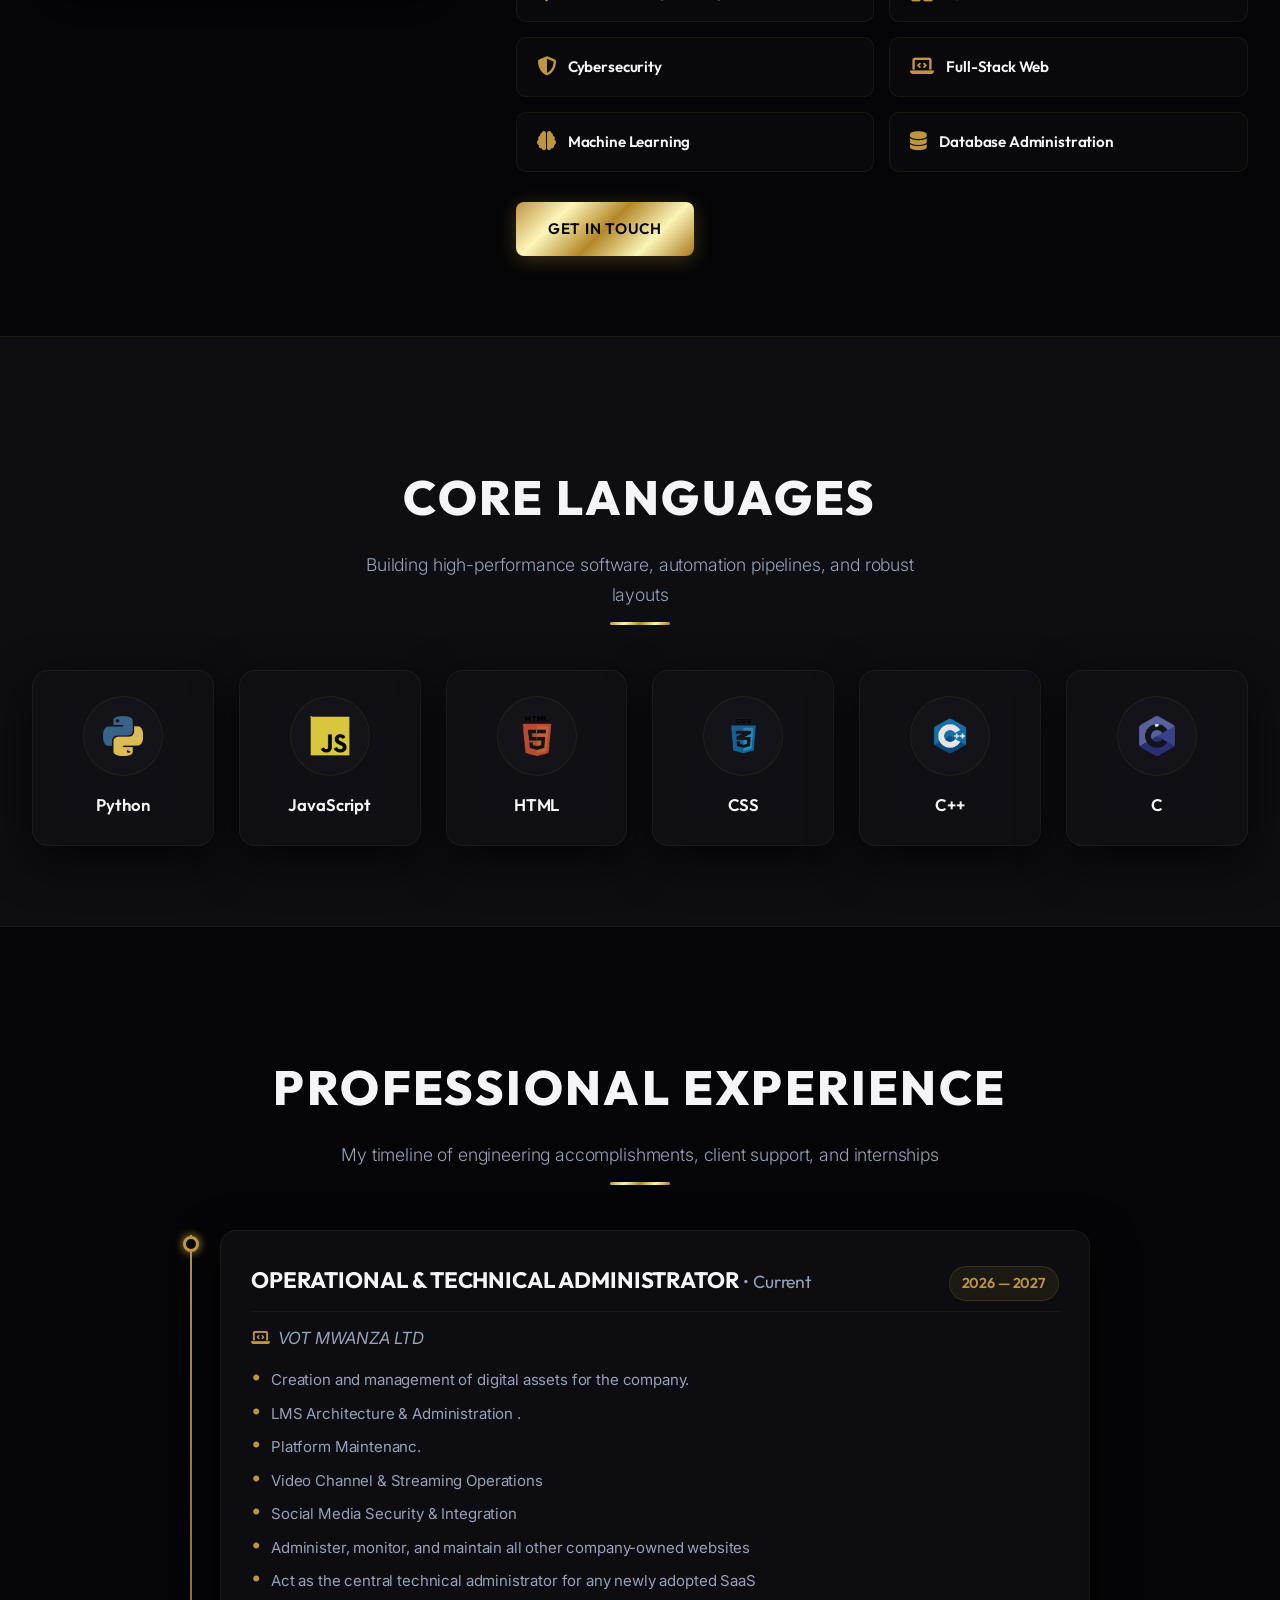
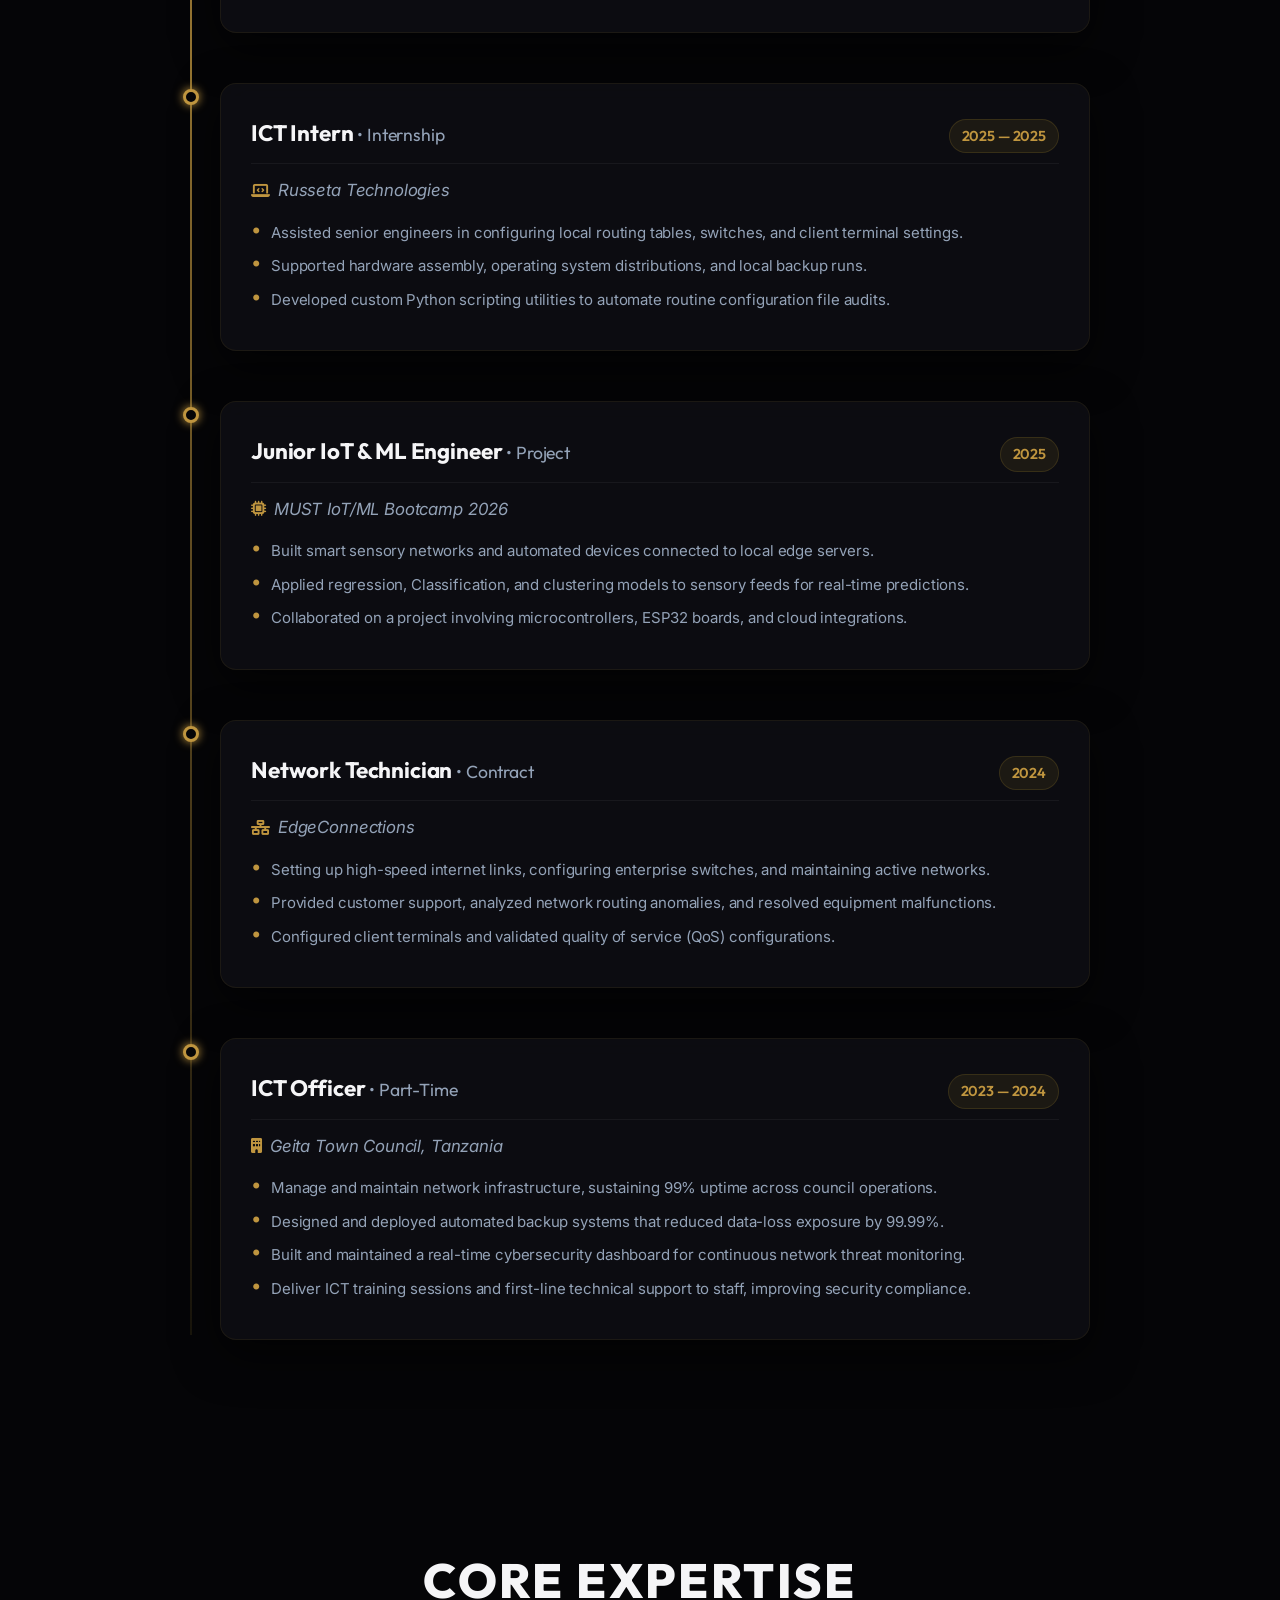
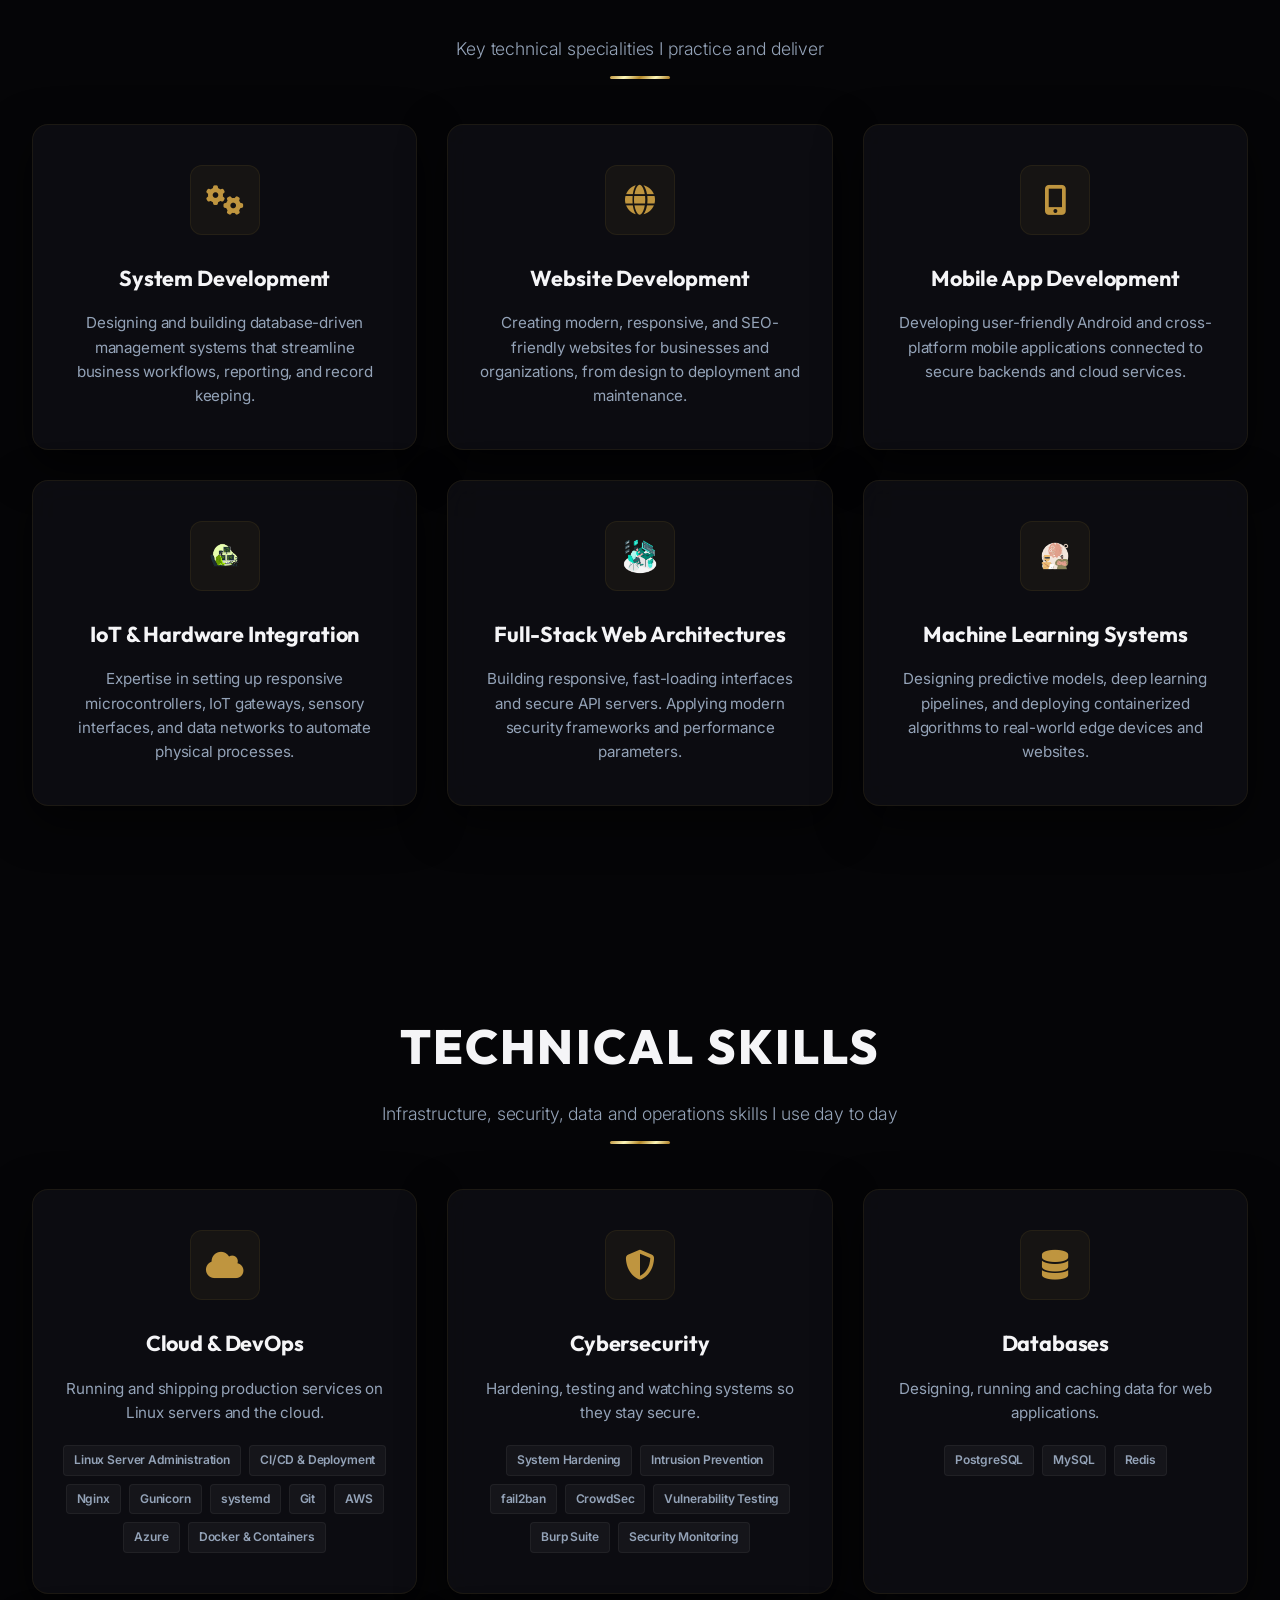
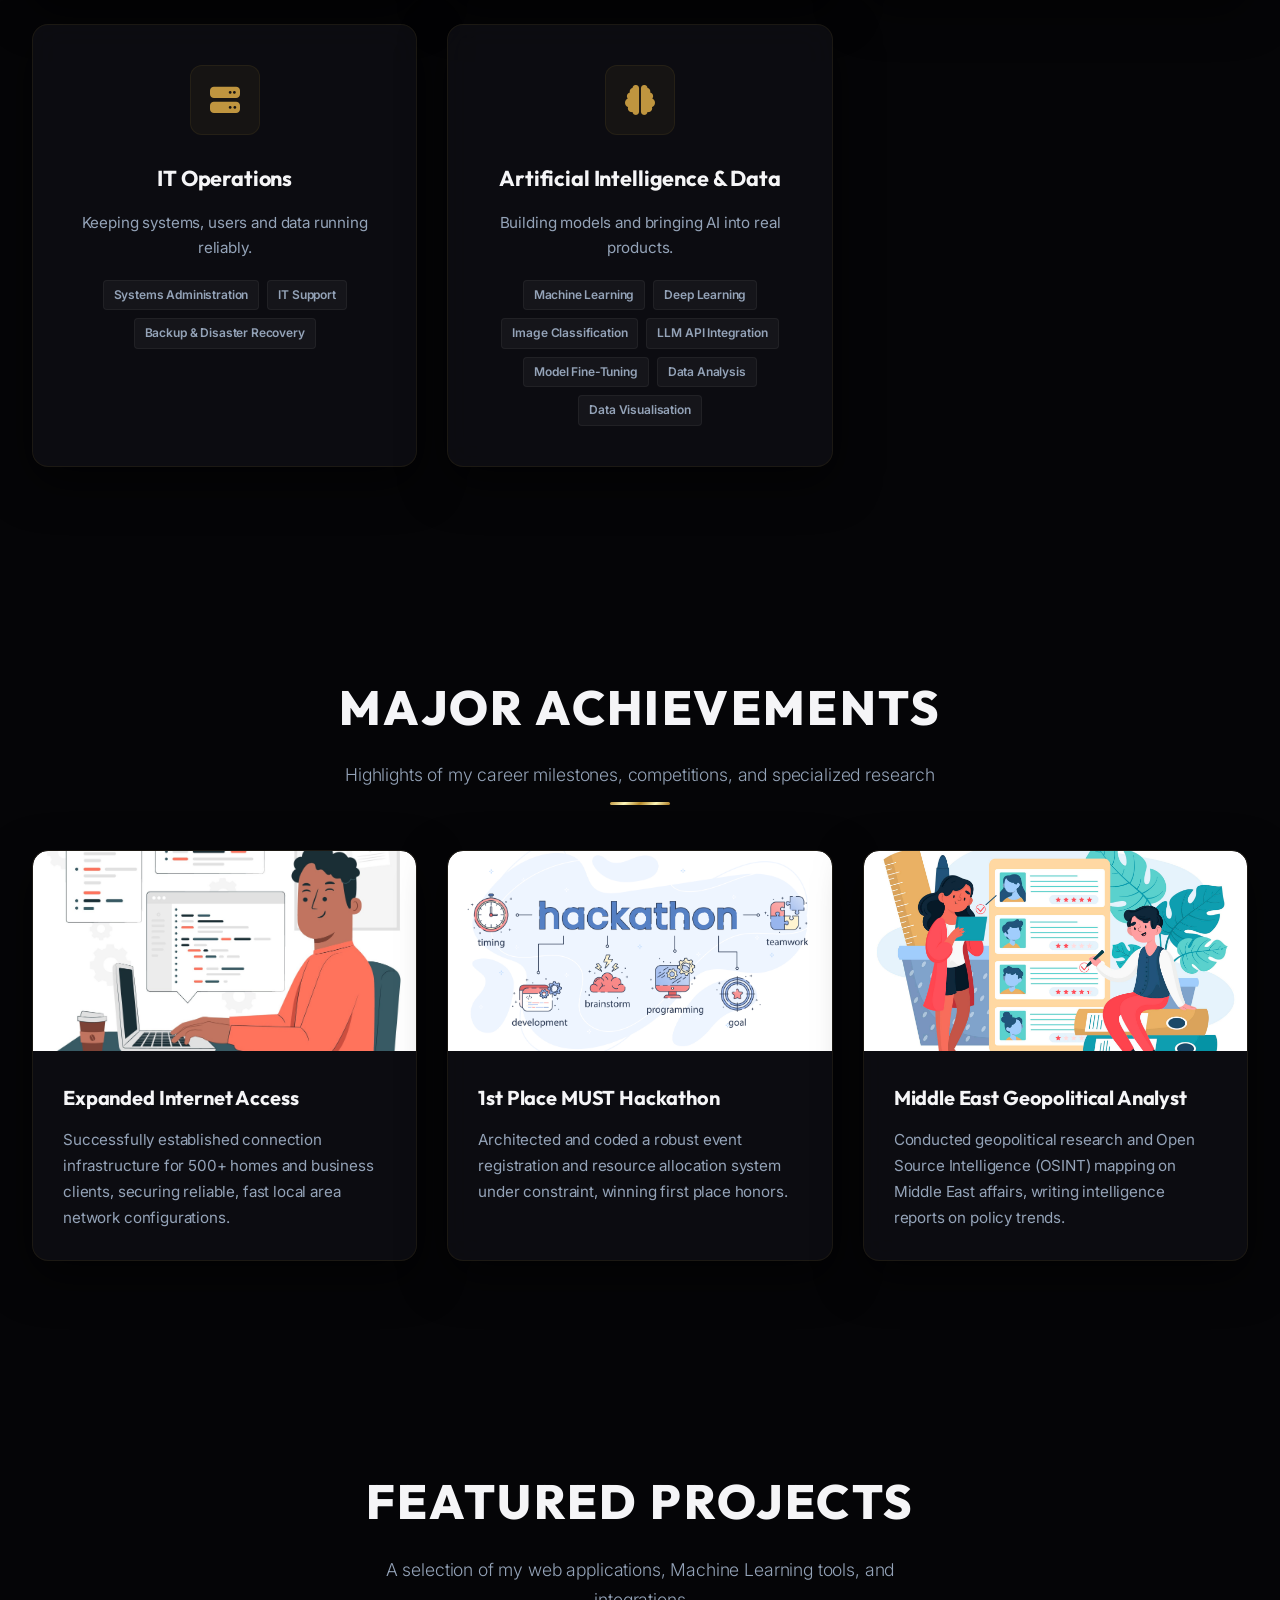
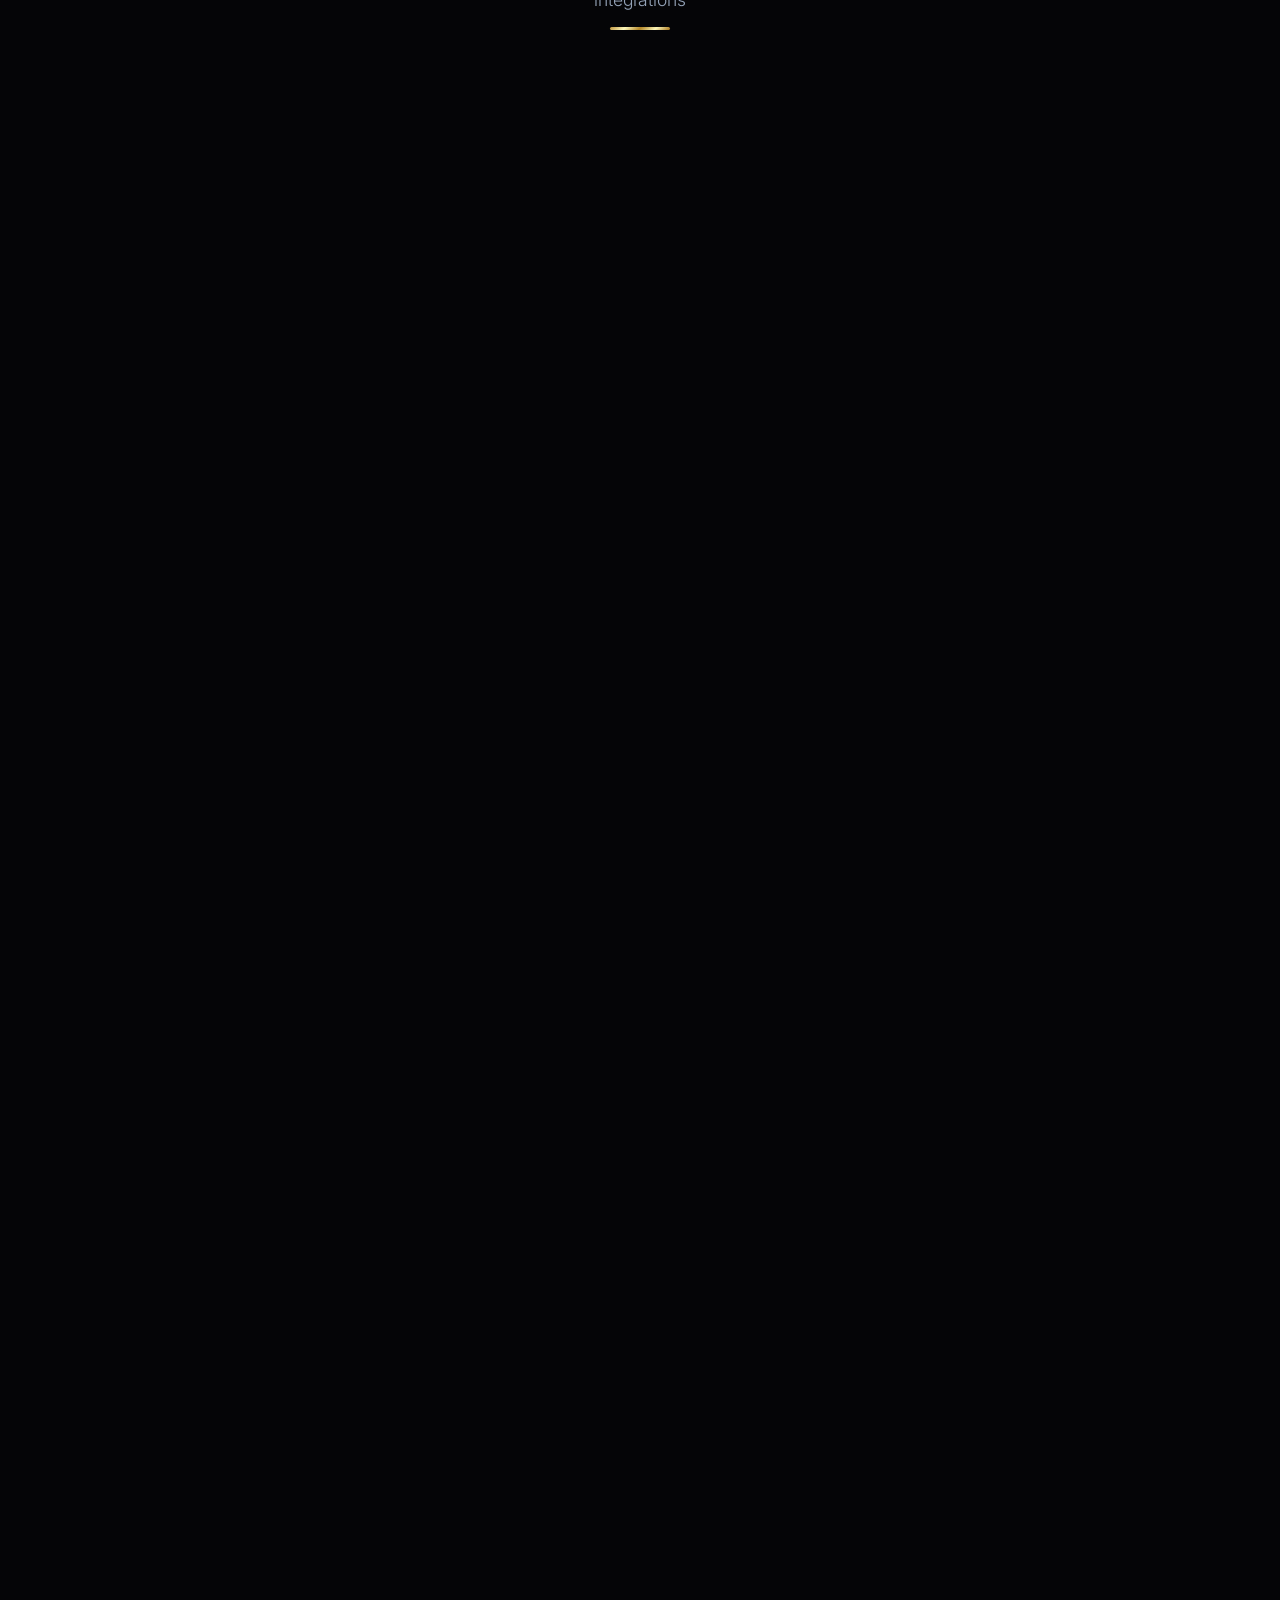
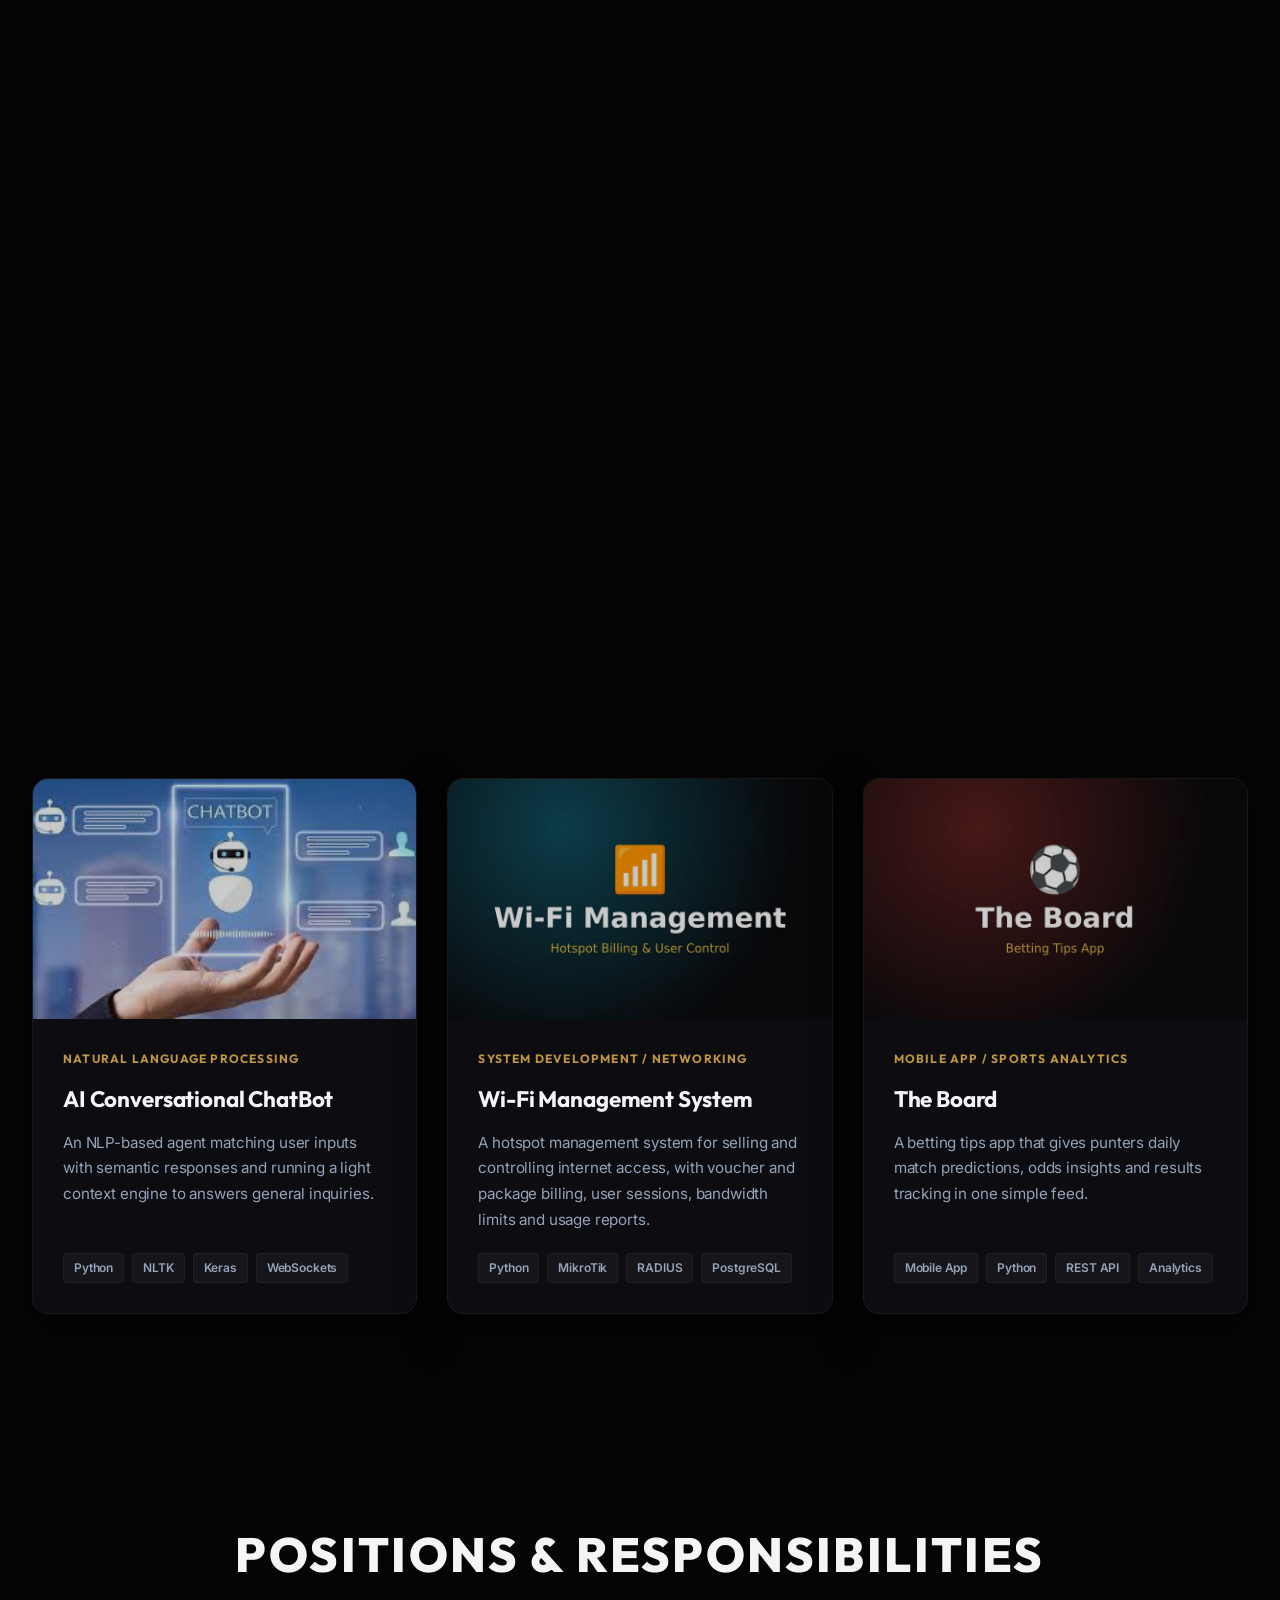
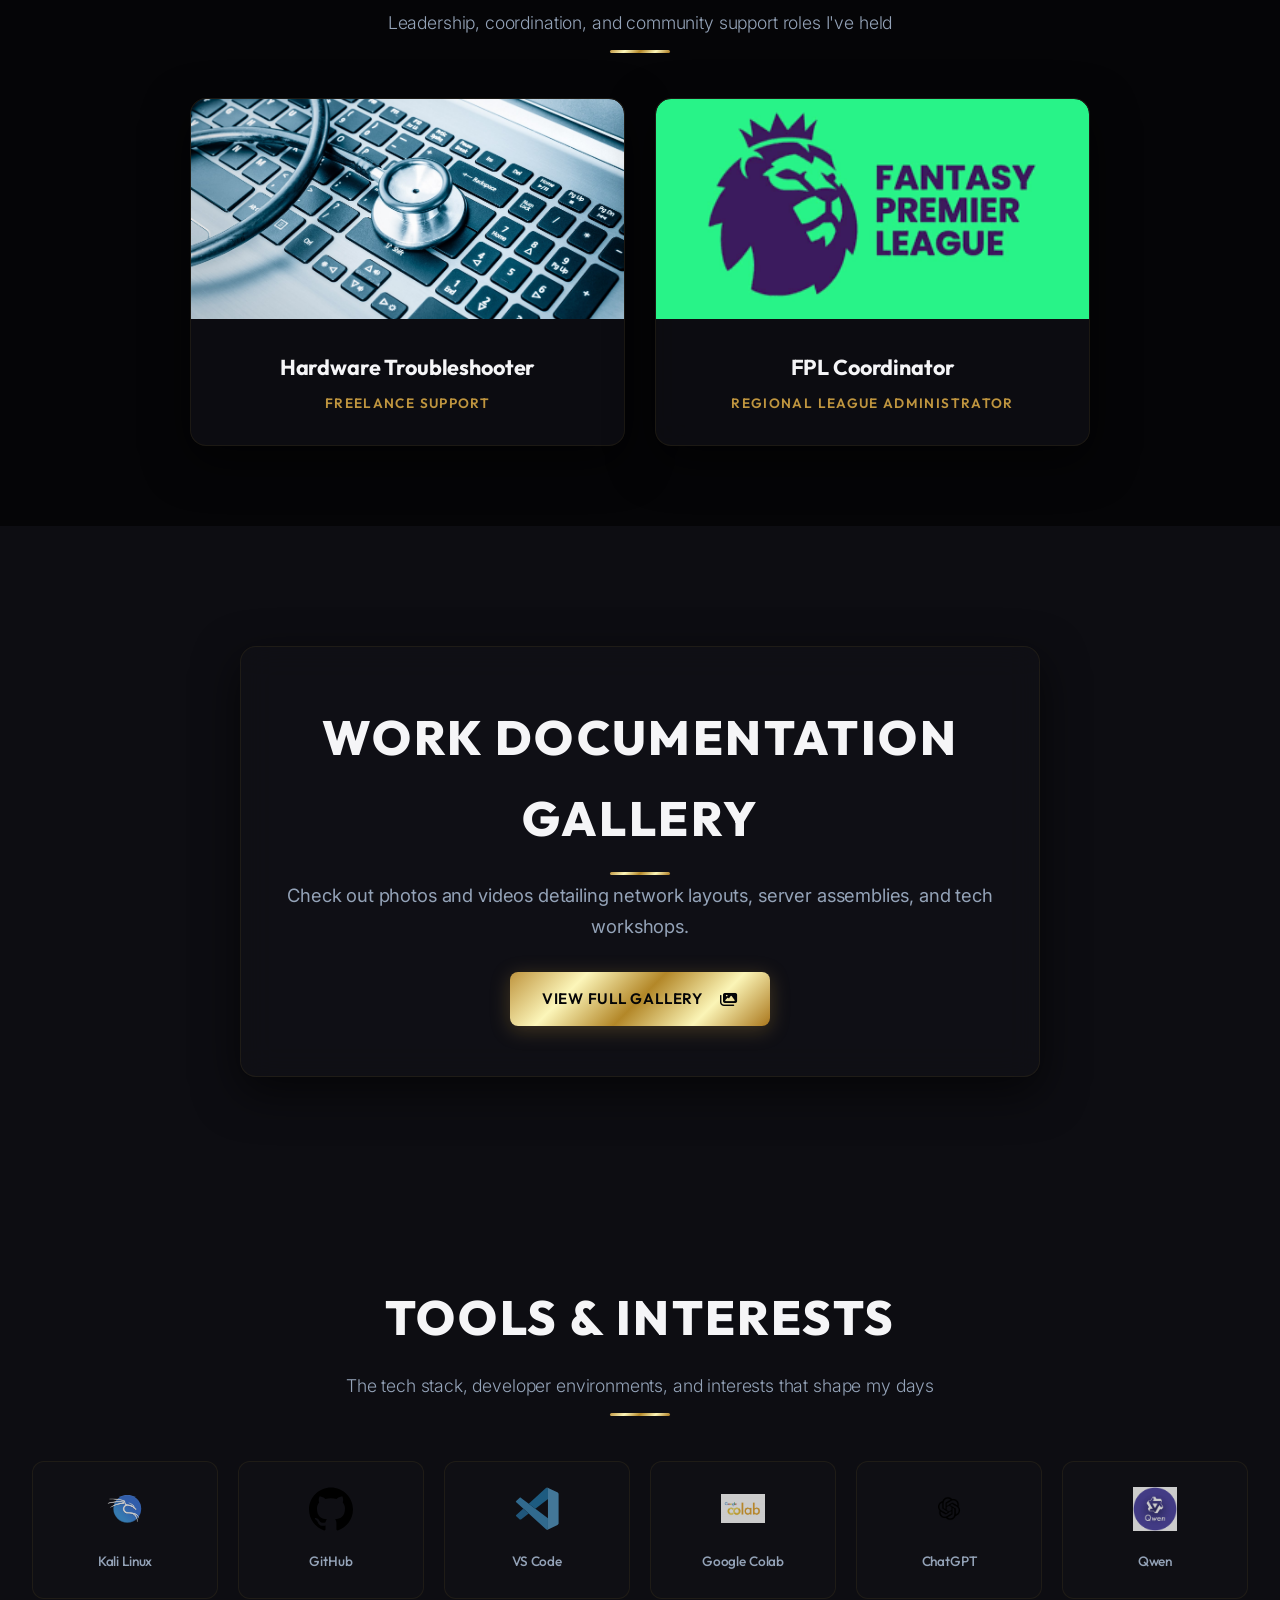
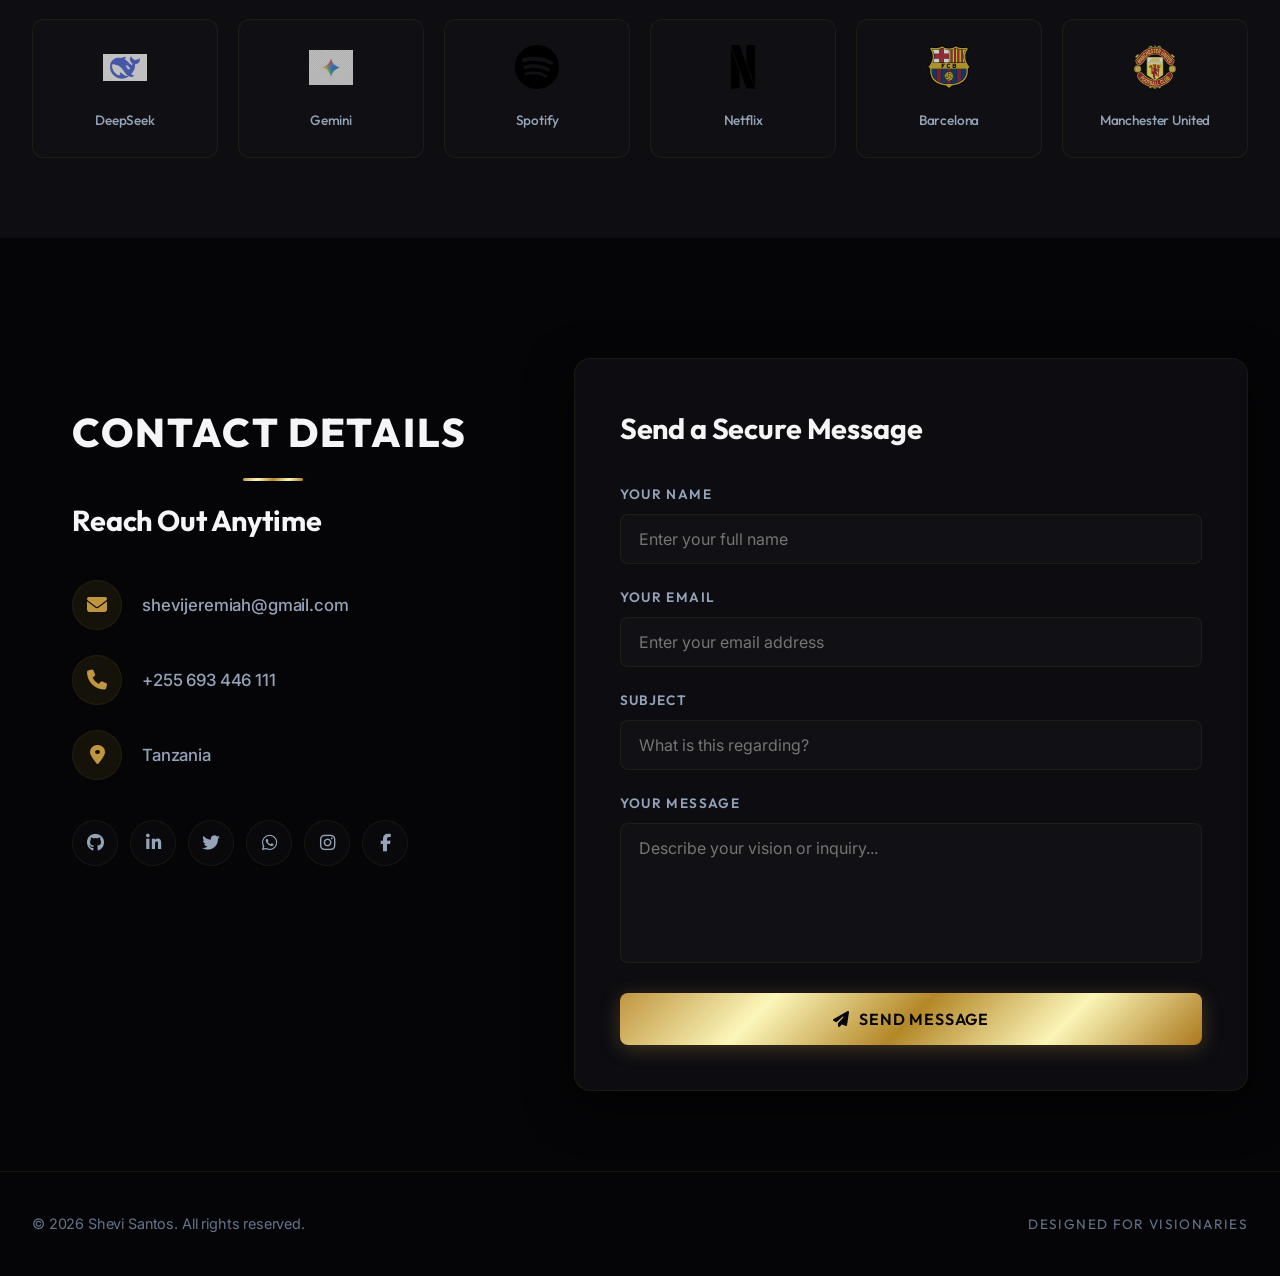
==== commit 4469800a: "Add Technical Skills section Co-Authored-By: Claude Opus 5.5 <noreply@anthropic.com>" ====
--- a/Index.html
+++ b/Index.html
@@ -388,6 +388,102 @@
             </div>
         </section>
 
+        <!-- ===== TECHNICAL SKILLS SECTION ===== -->
+        <section class="skills tech-skills" id="technical-skills" aria-label="Technical Skills">
+            <div class="container">
+                <div class="section-title reveal">
+                    <h2>Technical Skills</h2>
+                    <p>Infrastructure, security, data and operations skills I use day to day</p>
+                </div>
+
+                <div class="skills-grid">
+                    <!-- Cloud & DevOps -->
+                    <div class="skill-card glass-panel reveal">
+                        <div class="skill-icon-box">
+                            <i class="fas fa-cloud" aria-hidden="true"></i>
+                        </div>
+                        <h3>Cloud &amp; DevOps</h3>
+                        <p>Running and shipping production services on Linux servers and the cloud.</p>
+                        <div class="project-tags">
+                            <span class="project-tag">Linux Server Administration</span>
+                            <span class="project-tag">CI/CD &amp; Deployment</span>
+                            <span class="project-tag">Nginx</span>
+                            <span class="project-tag">Gunicorn</span>
+                            <span class="project-tag">systemd</span>
+                            <span class="project-tag">Git</span>
+                            <span class="project-tag">AWS</span>
+                            <span class="project-tag">Azure</span>
+                            <span class="project-tag">Docker &amp; Containers</span>
+                        </div>
+                    </div>
+
+                    <!-- Cybersecurity -->
+                    <div class="skill-card glass-panel reveal">
+                        <div class="skill-icon-box">
+                            <i class="fas fa-shield-alt" aria-hidden="true"></i>
+                        </div>
+                        <h3>Cybersecurity</h3>
+                        <p>Hardening, testing and watching systems so they stay secure.</p>
+                        <div class="project-tags">
+                            <span class="project-tag">System Hardening</span>
+                            <span class="project-tag">Intrusion Prevention</span>
+                            <span class="project-tag">fail2ban</span>
+                            <span class="project-tag">CrowdSec</span>
+                            <span class="project-tag">Vulnerability Testing</span>
+                            <span class="project-tag">Burp Suite</span>
+                            <span class="project-tag">Security Monitoring</span>
+                        </div>
+                    </div>
+
+                    <!-- Databases -->
+                    <div class="skill-card glass-panel reveal">
+                        <div class="skill-icon-box">
+                            <i class="fas fa-database" aria-hidden="true"></i>
+                        </div>
+                        <h3>Databases</h3>
+                        <p>Designing, running and caching data for web applications.</p>
+                        <div class="project-tags">
+                            <span class="project-tag">PostgreSQL</span>
+                            <span class="project-tag">MySQL</span>
+                            <span class="project-tag">Redis</span>
+                        </div>
+                    </div>
+
+                    <!-- IT Operations -->
+                    <div class="skill-card glass-panel reveal">
+                        <div class="skill-icon-box">
+                            <i class="fas fa-server" aria-hidden="true"></i>
+                        </div>
+                        <h3>IT Operations</h3>
+                        <p>Keeping systems, users and data running reliably.</p>
+                        <div class="project-tags">
+                            <span class="project-tag">Systems Administration</span>
+                            <span class="project-tag">IT Support</span>
+                            <span class="project-tag">Backup &amp; Disaster Recovery</span>
+                        </div>
+                    </div>
+
+                    <!-- AI & Data -->
+                    <div class="skill-card glass-panel reveal">
+                        <div class="skill-icon-box">
+                            <i class="fas fa-brain" aria-hidden="true"></i>
+                        </div>
+                        <h3>Artificial Intelligence &amp; Data</h3>
+                        <p>Building models and bringing AI into real products.</p>
+                        <div class="project-tags">
+                            <span class="project-tag">Machine Learning</span>
+                            <span class="project-tag">Deep Learning</span>
+                            <span class="project-tag">Image Classification</span>
+                            <span class="project-tag">LLM API Integration</span>
+                            <span class="project-tag">Model Fine-Tuning</span>
+                            <span class="project-tag">Data Analysis</span>
+                            <span class="project-tag">Data Visualisation</span>
+                        </div>
+                    </div>
+                </div>
+            </div>
+        </section>
+
         <!-- ===== ACHIEVEMENTS SECTION ===== -->
         <section class="achievement" id="achievement" aria-label="Major Achievements">
             <div class="container">
--- a/style/style1.css
+++ b/style/style1.css
@@ -1652,4 +1652,9 @@
     .section-title h2 { font-size: 2.2rem; }
     .lightbox { padding: 15px; }
     .lightbox-close { top: 15px; right: 15px; font-size: 2rem; }
-}+}
+/* ===== TECHNICAL SKILLS ===== */
+.tech-skills .project-tags {
+    justify-content: center;
+    margin-top: 20px;
+}
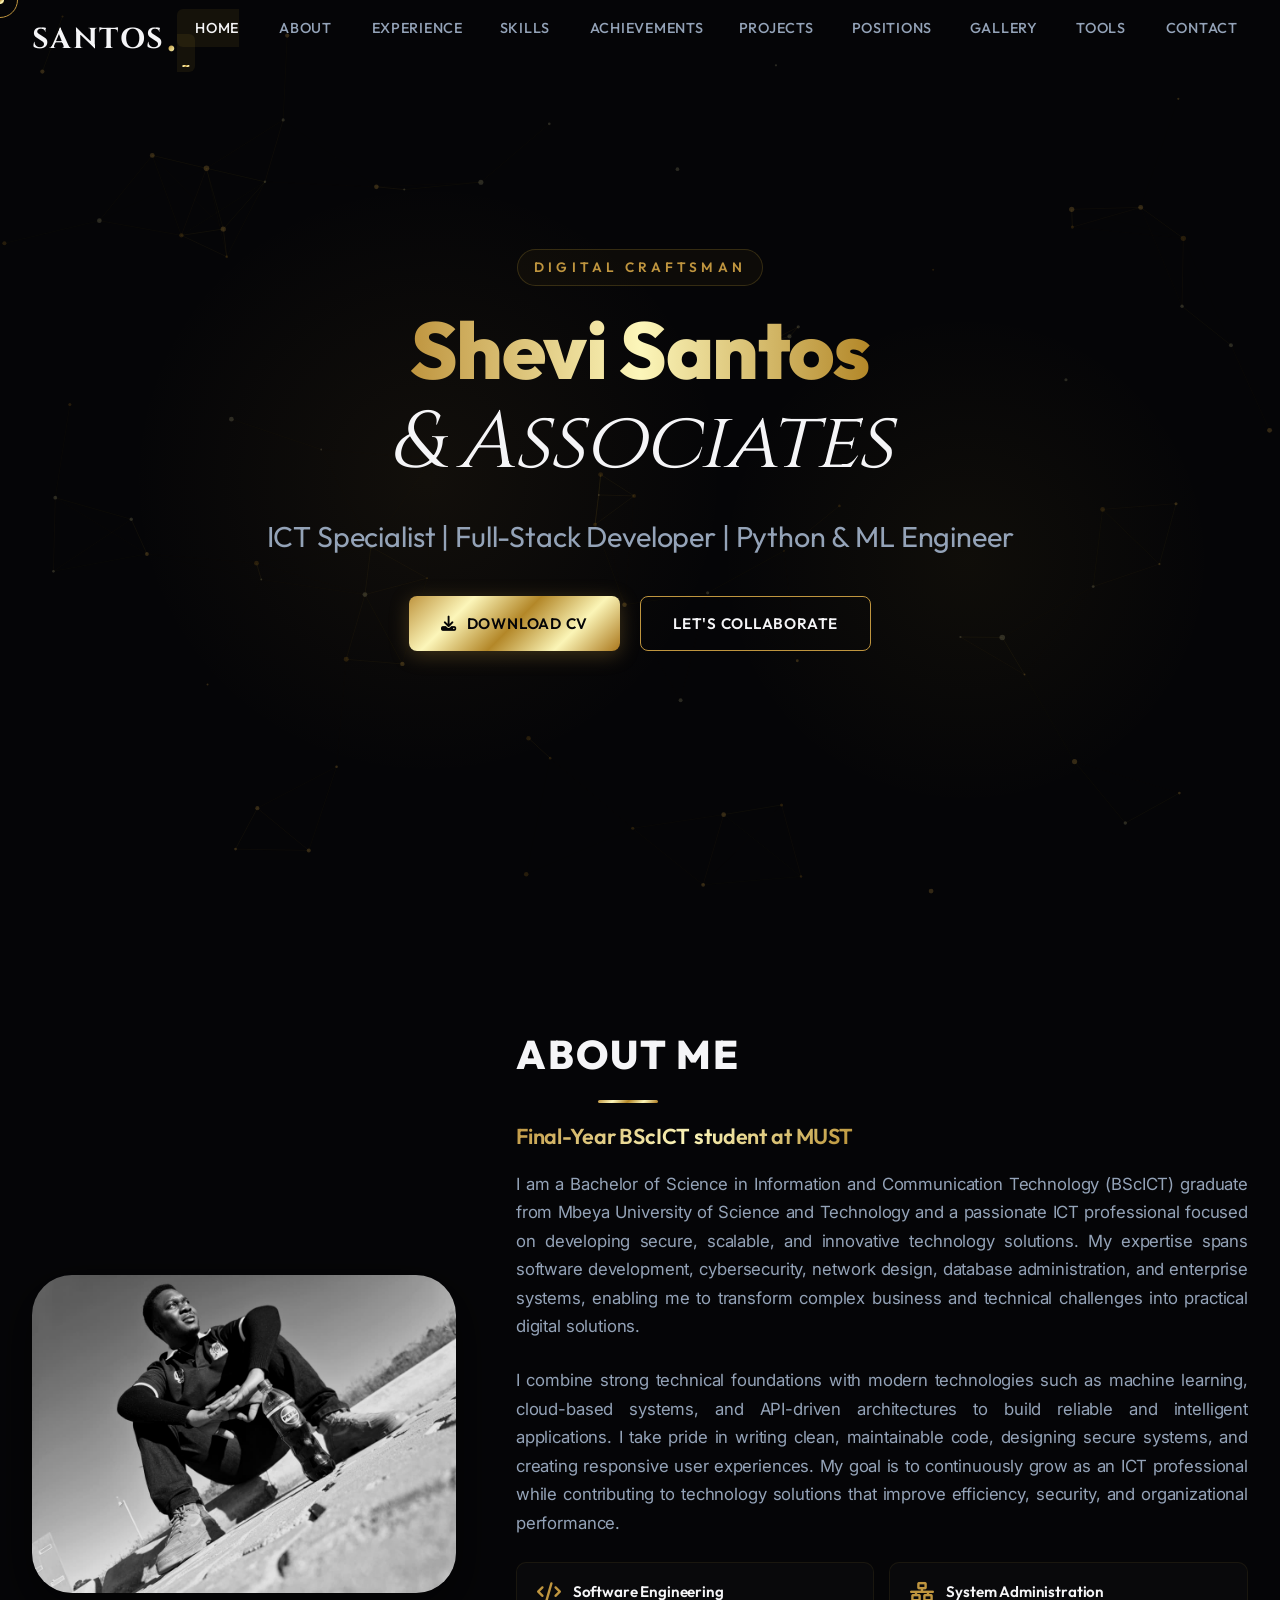
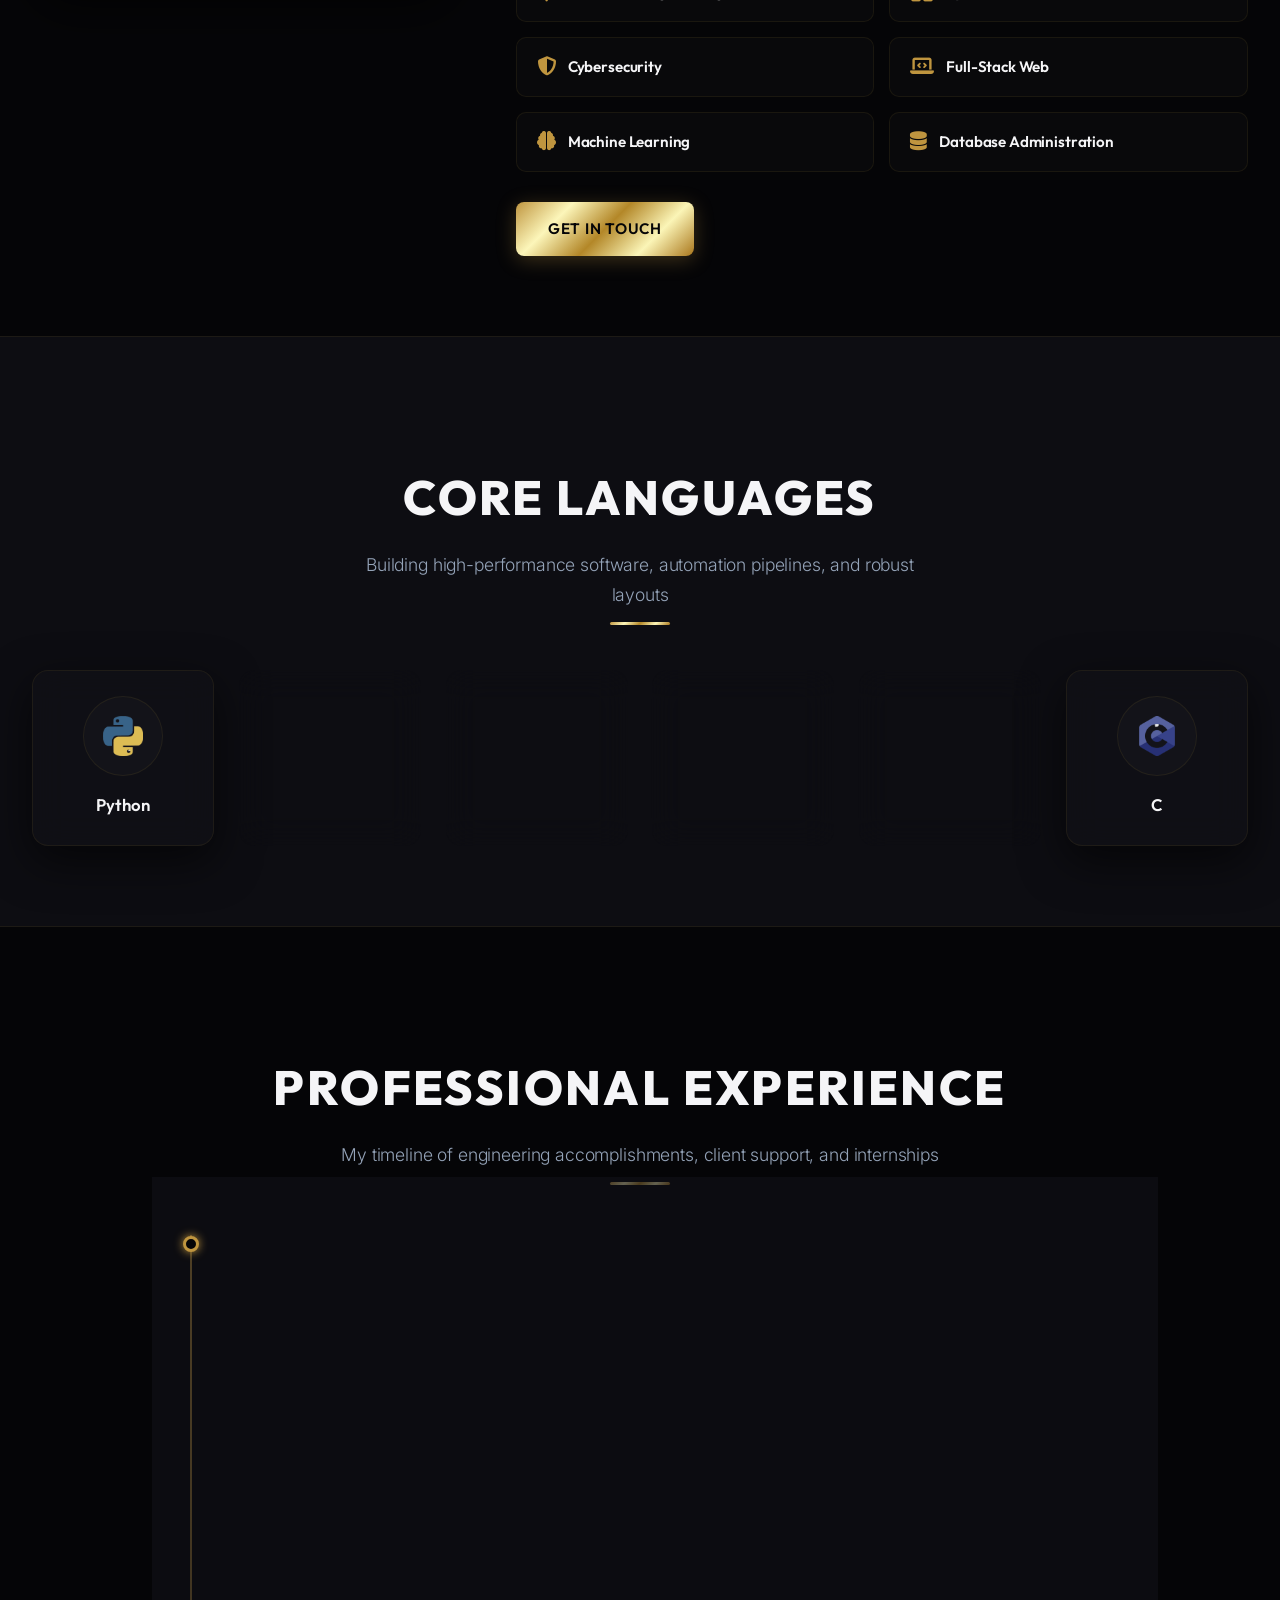
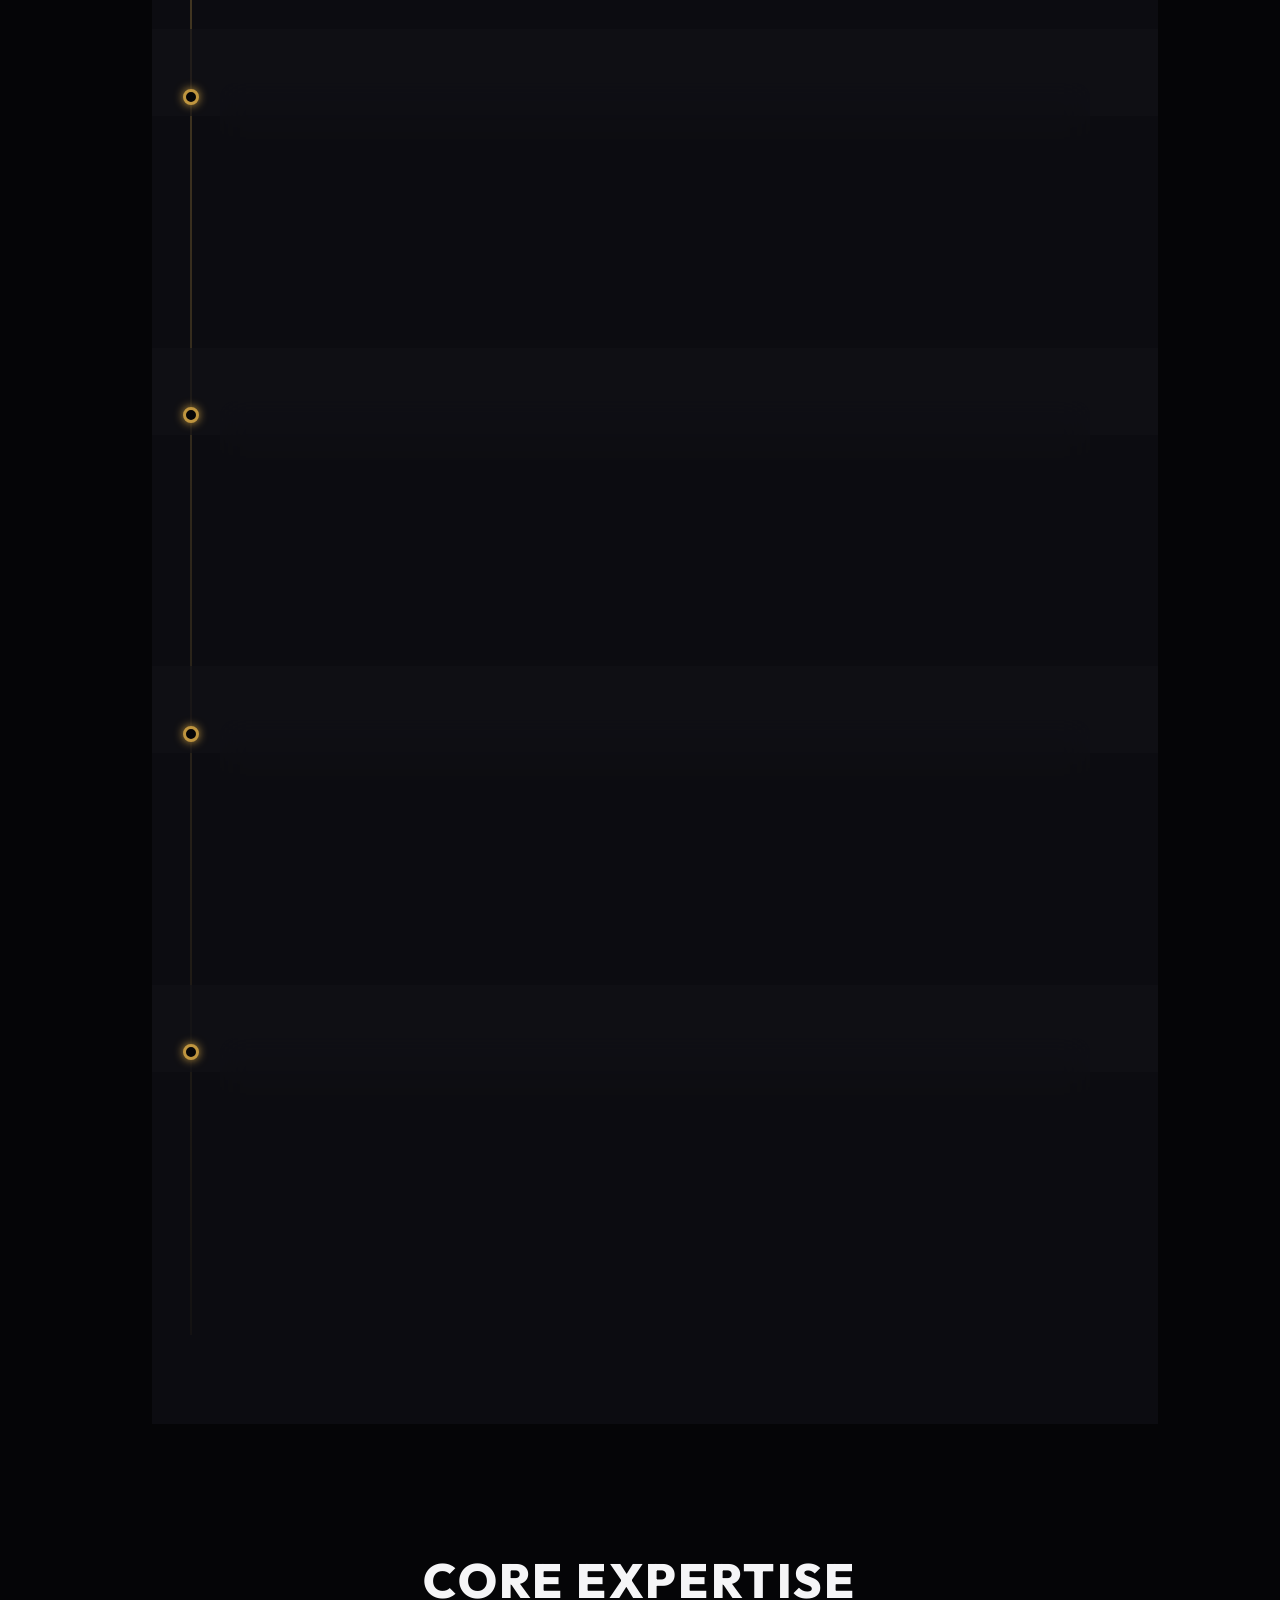
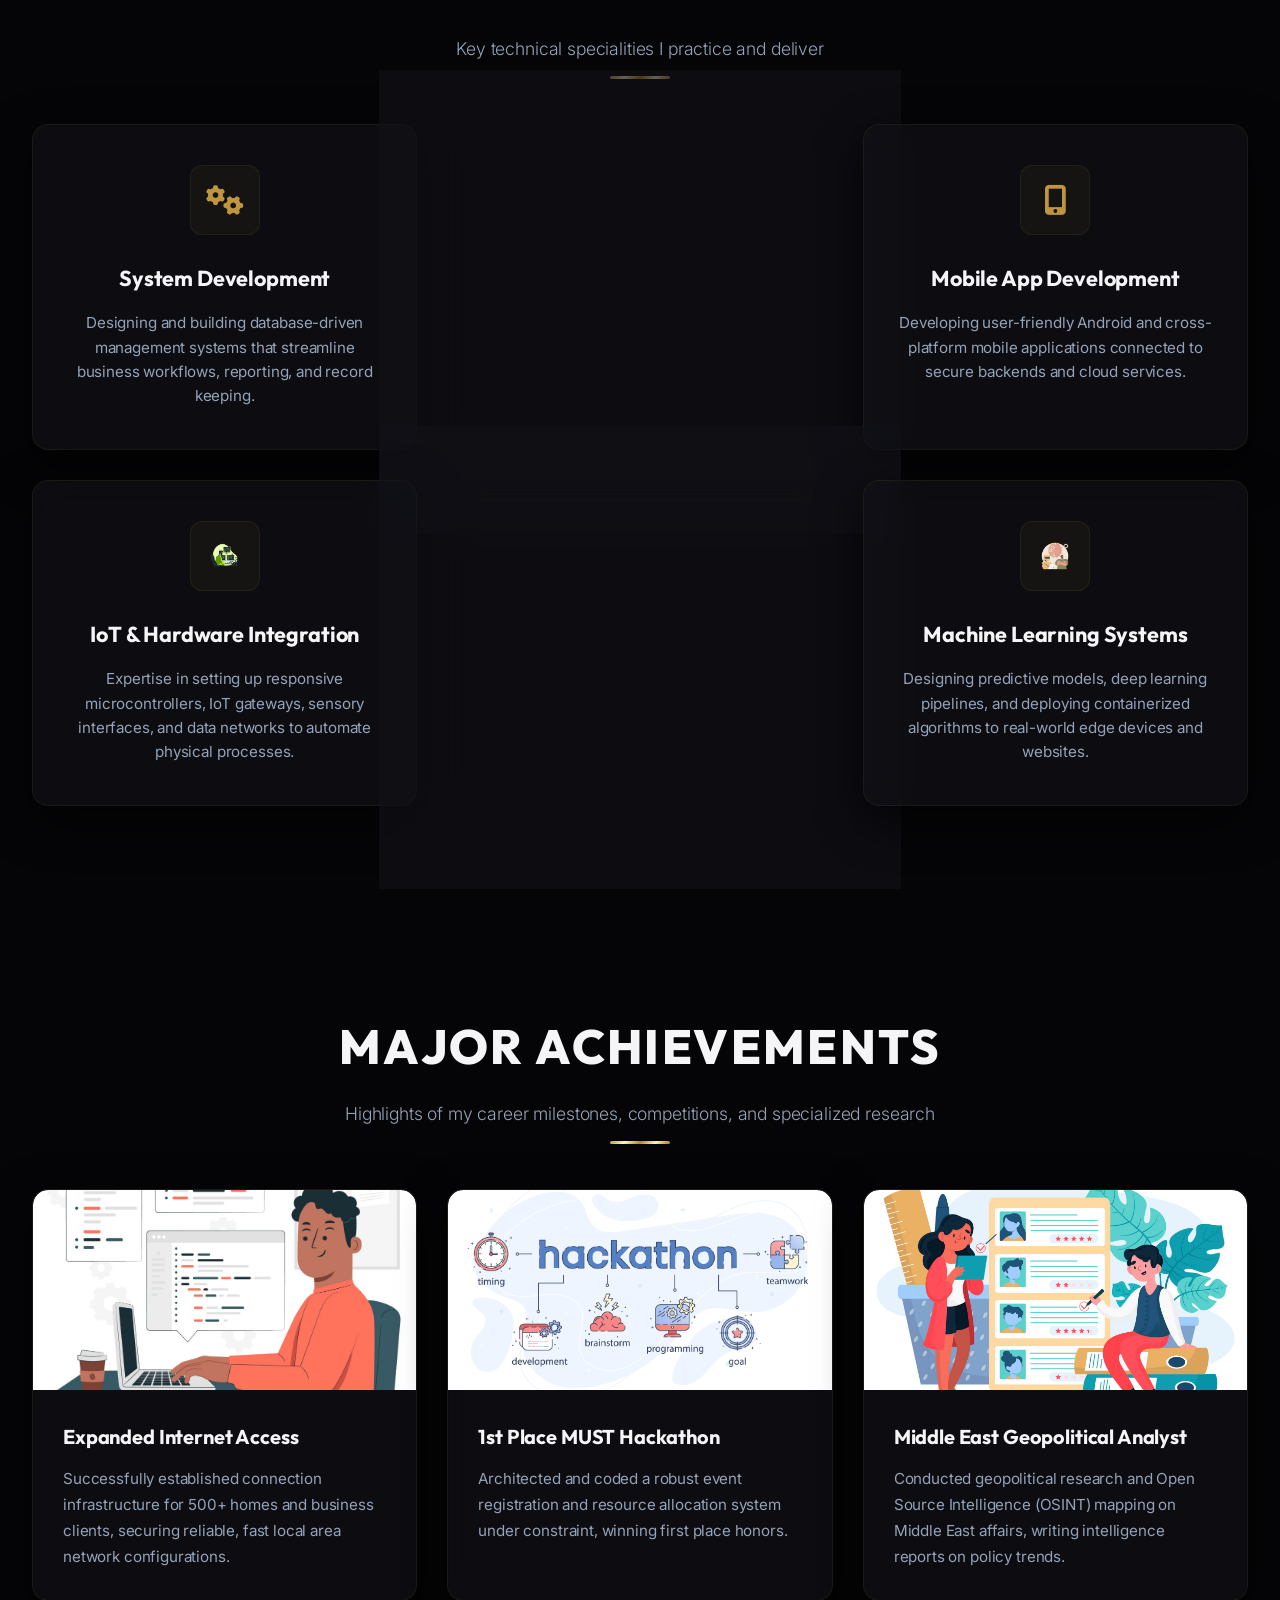
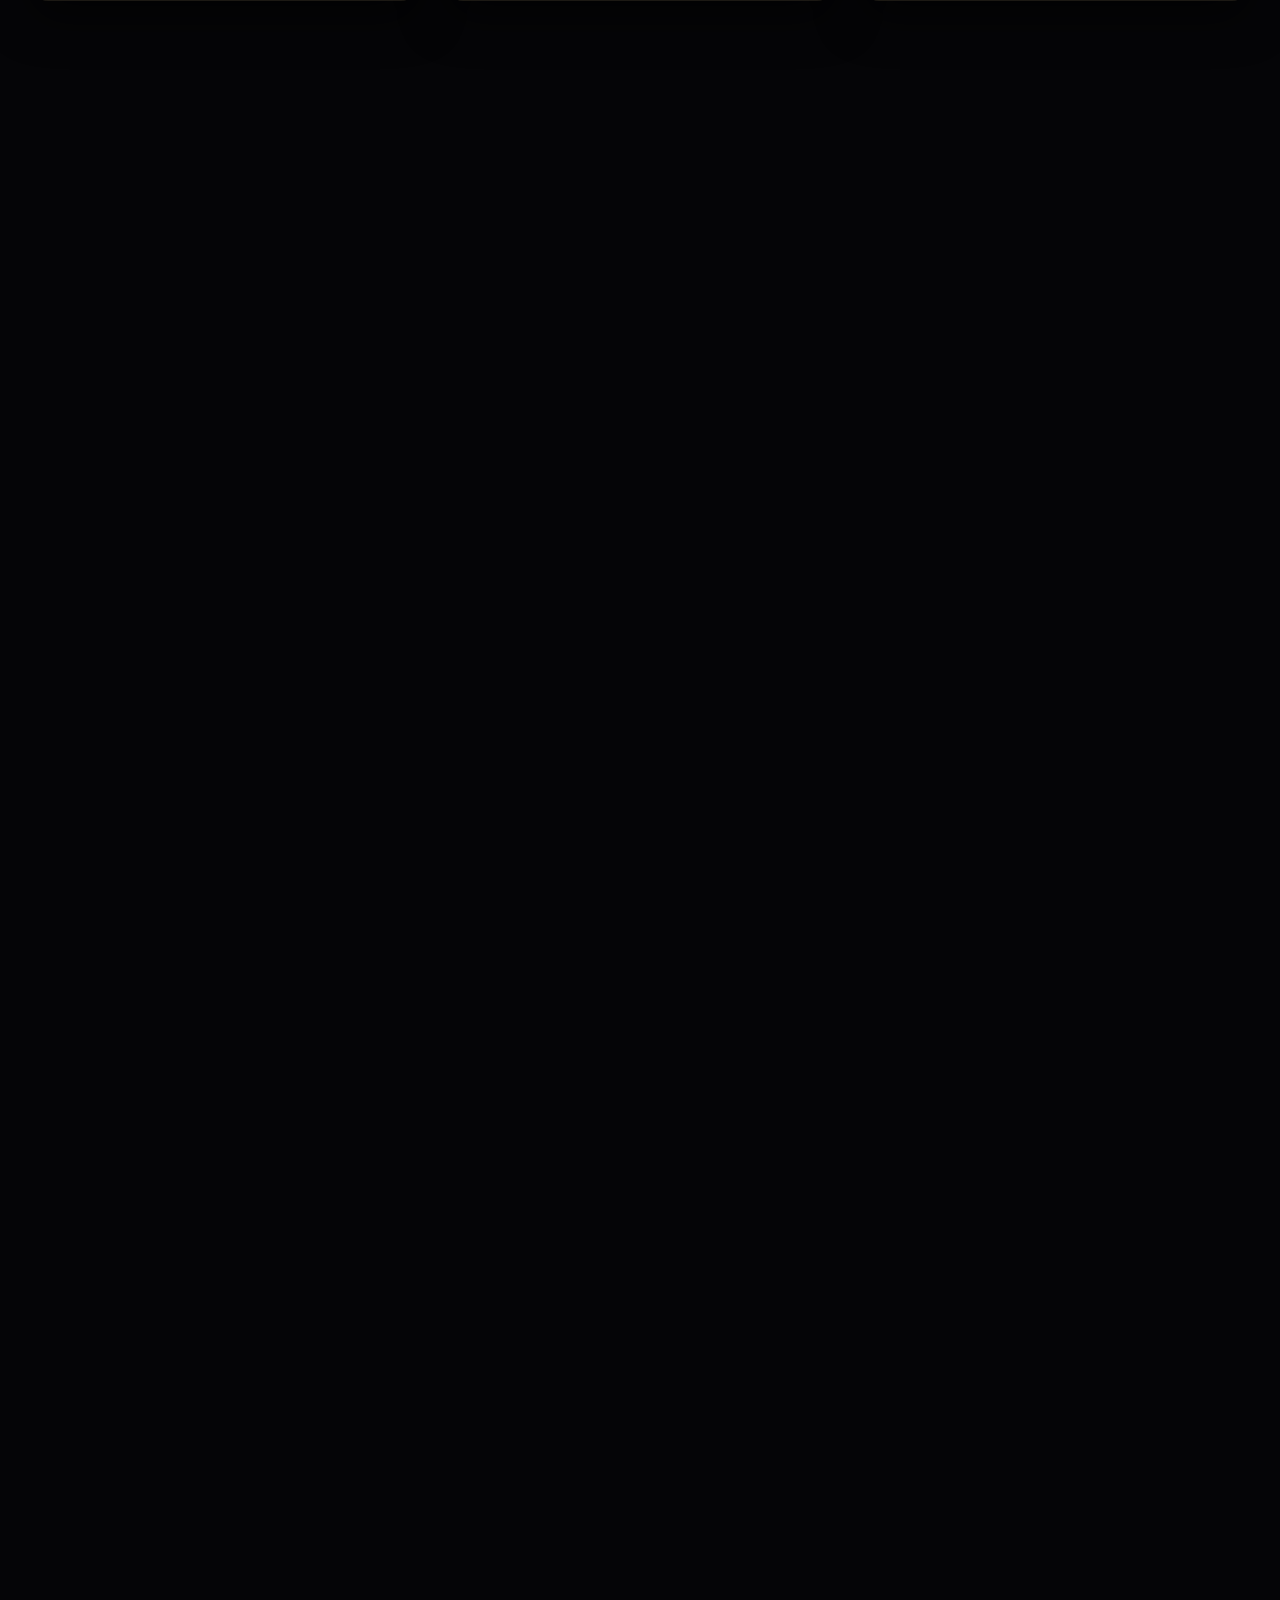
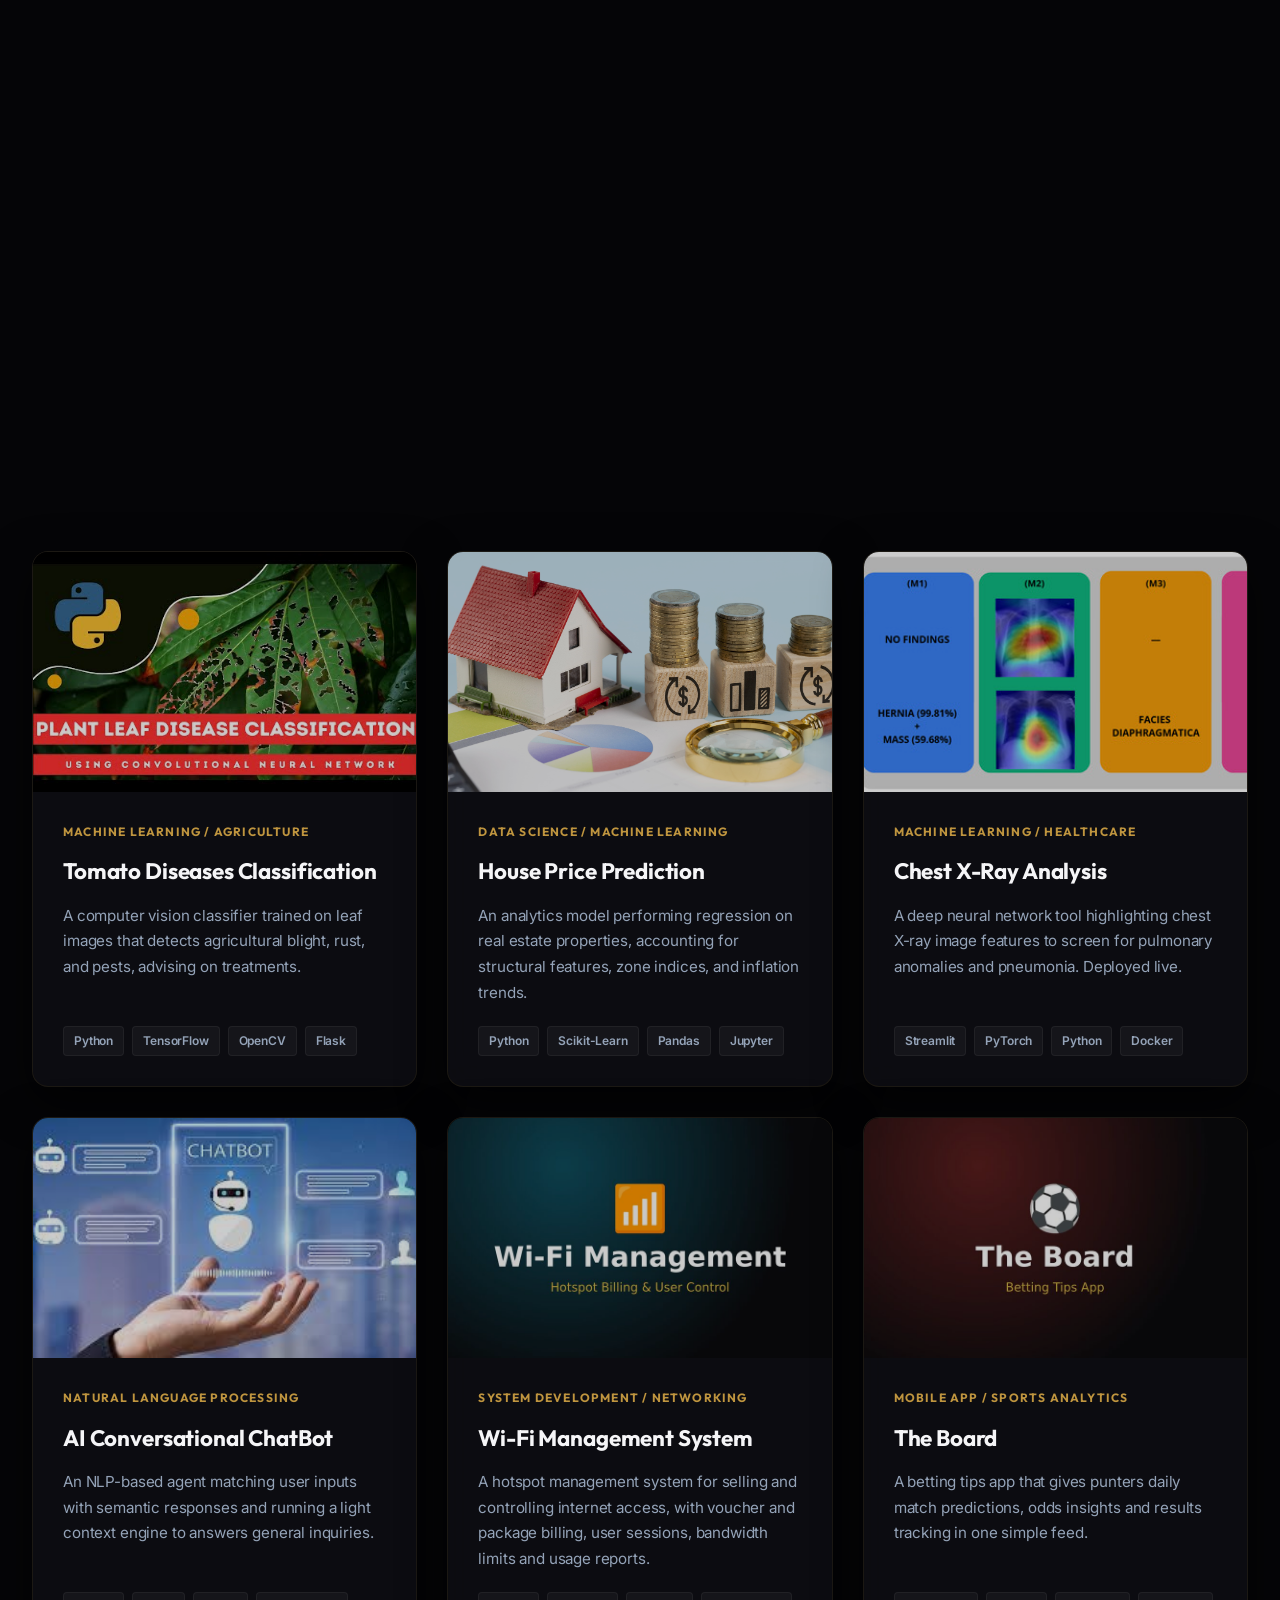
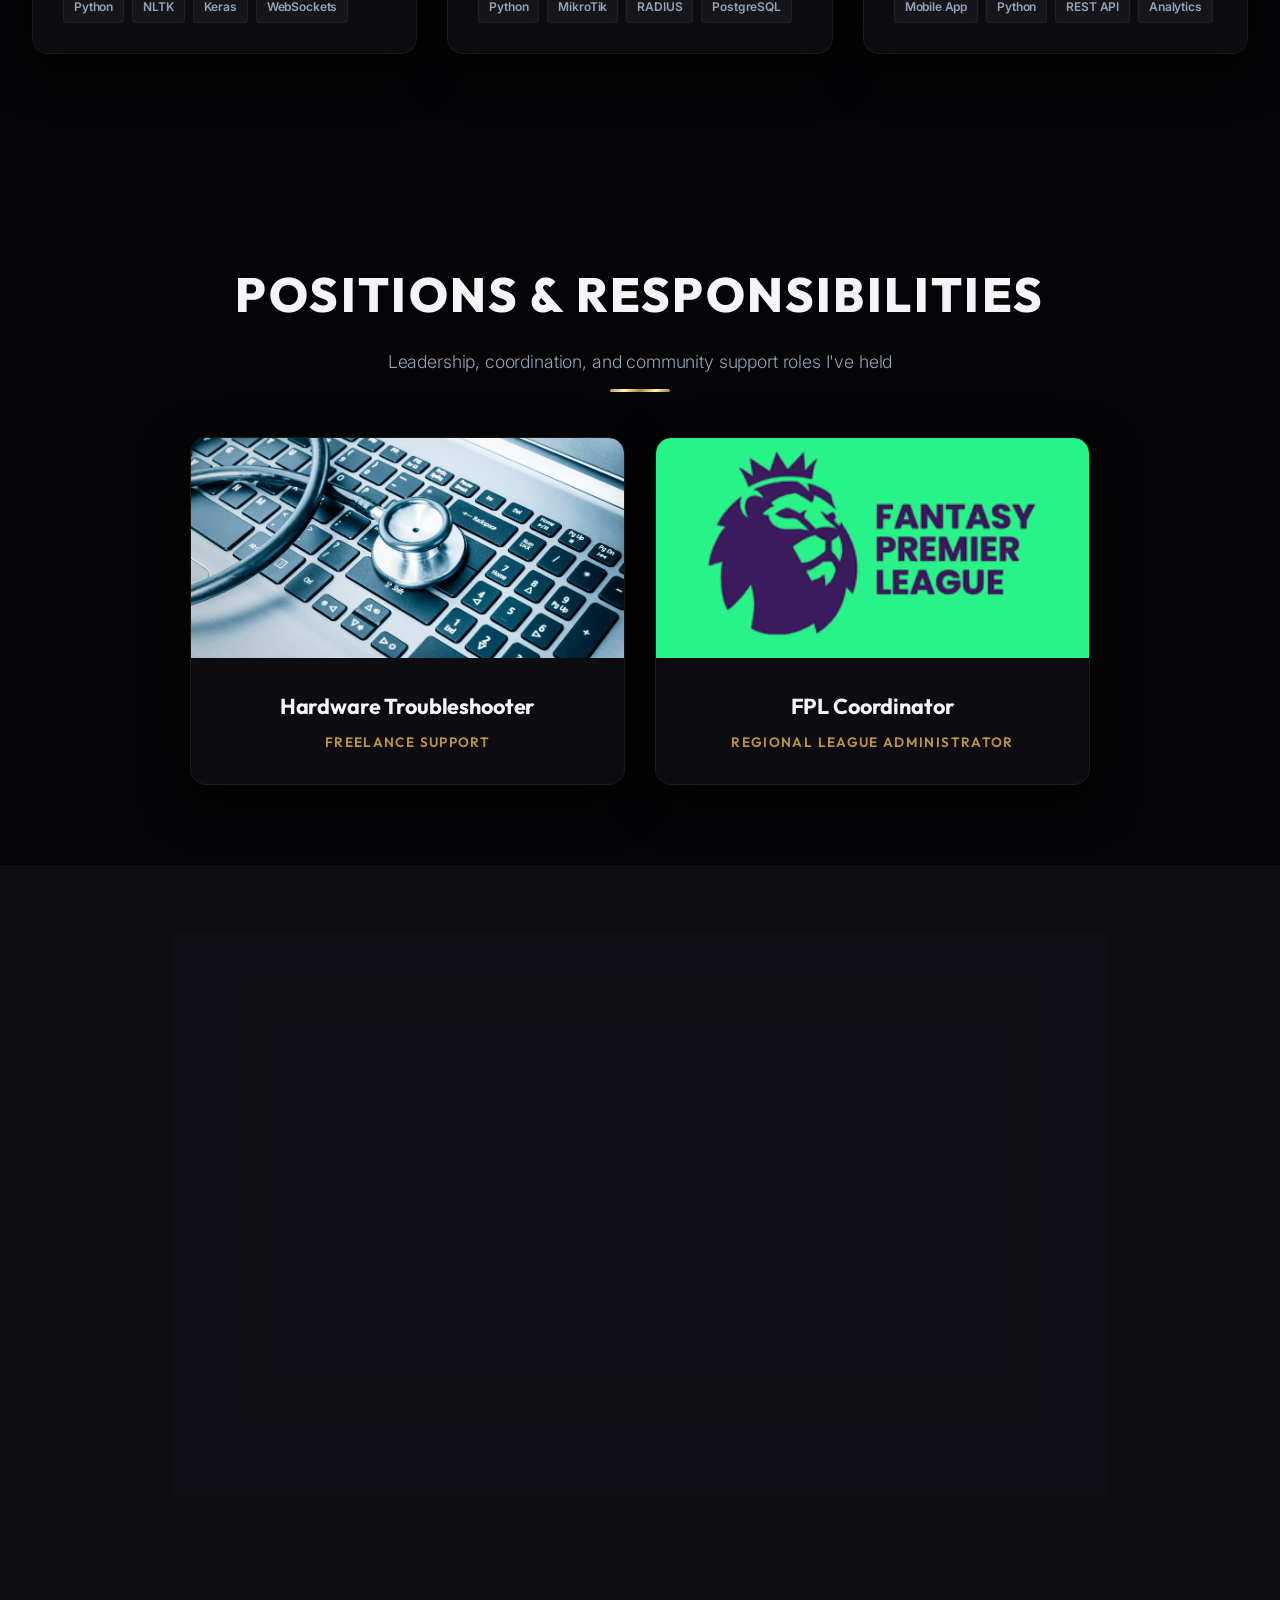
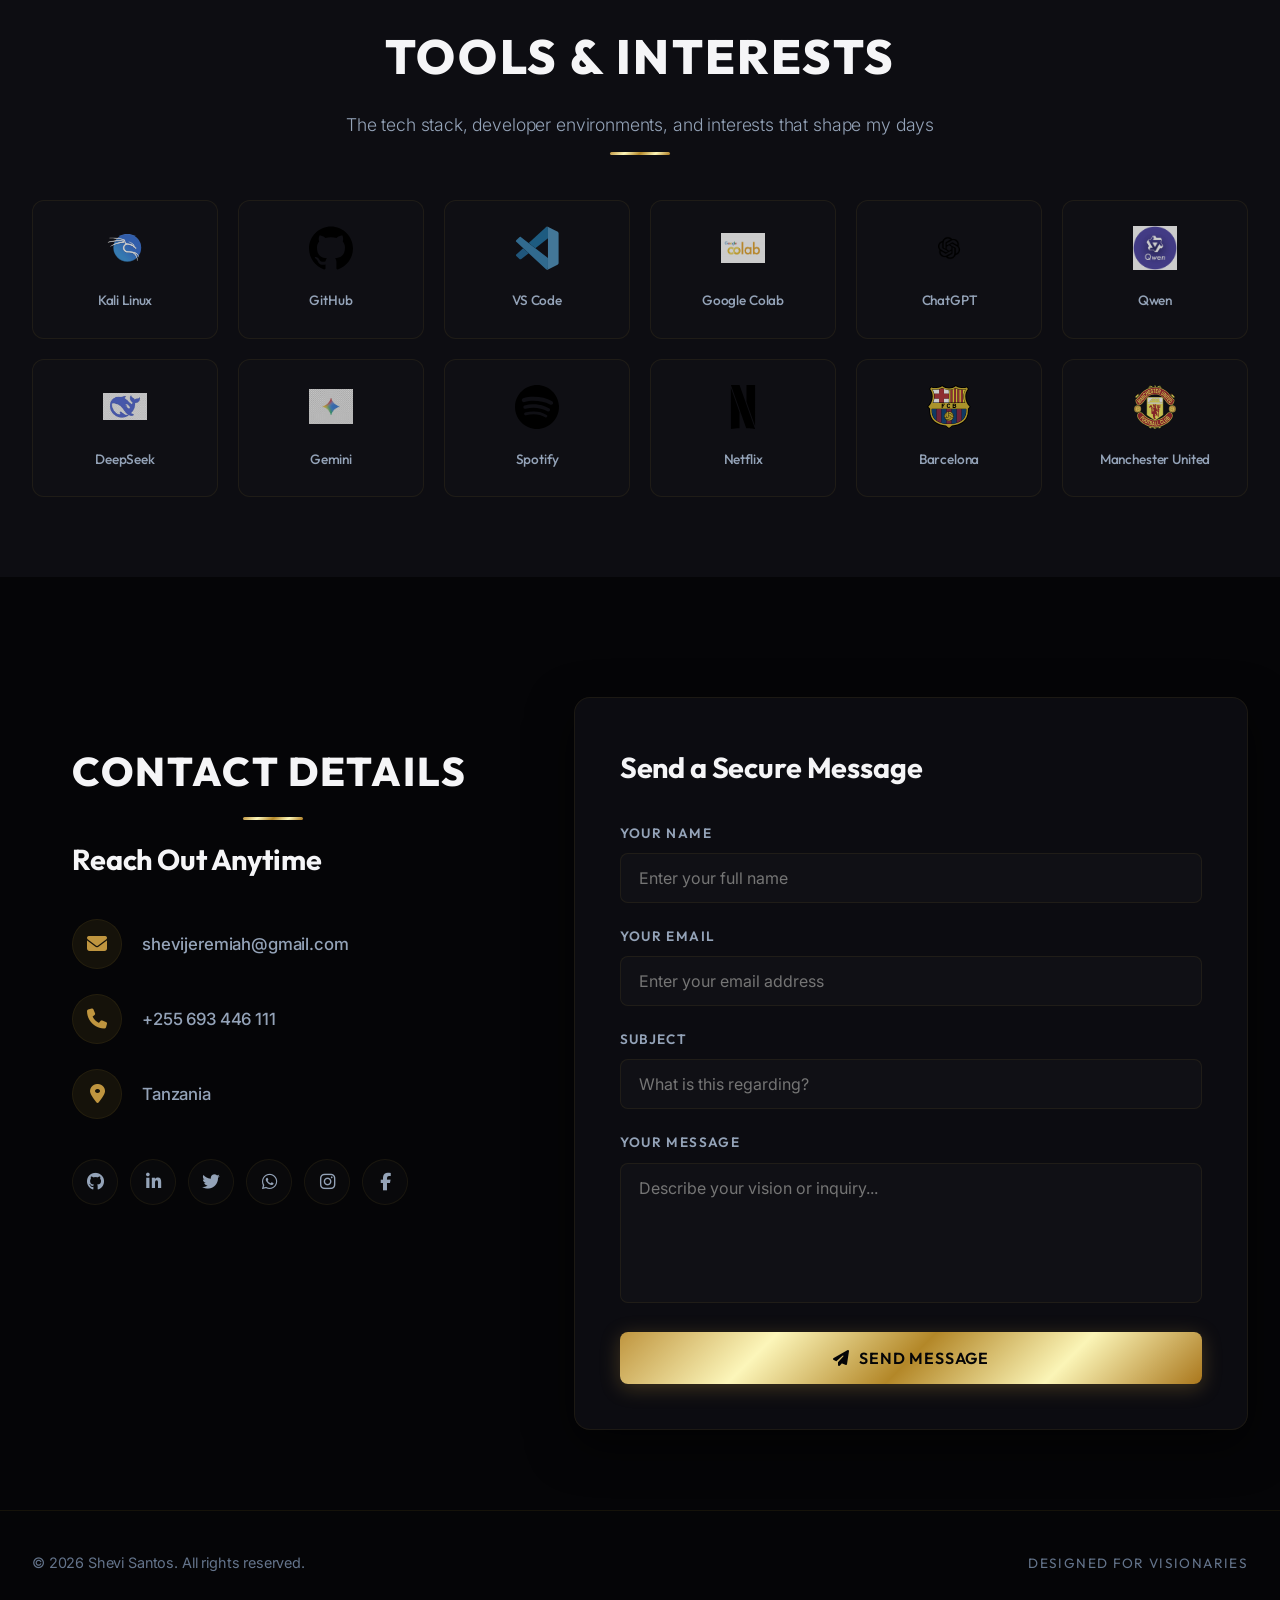
==== commit a7062801: "Revert "Add Technical Skills section" This reverts commit 4469800.  Co-Authored-By: Claude Opus 5.5 " ====
--- a/Index.html
+++ b/Index.html
@@ -388,102 +388,6 @@
             </div>
         </section>
 
-        <!-- ===== TECHNICAL SKILLS SECTION ===== -->
-        <section class="skills tech-skills" id="technical-skills" aria-label="Technical Skills">
-            <div class="container">
-                <div class="section-title reveal">
-                    <h2>Technical Skills</h2>
-                    <p>Infrastructure, security, data and operations skills I use day to day</p>
-                </div>
-
-                <div class="skills-grid">
-                    <!-- Cloud & DevOps -->
-                    <div class="skill-card glass-panel reveal">
-                        <div class="skill-icon-box">
-                            <i class="fas fa-cloud" aria-hidden="true"></i>
-                        </div>
-                        <h3>Cloud &amp; DevOps</h3>
-                        <p>Running and shipping production services on Linux servers and the cloud.</p>
-                        <div class="project-tags">
-                            <span class="project-tag">Linux Server Administration</span>
-                            <span class="project-tag">CI/CD &amp; Deployment</span>
-                            <span class="project-tag">Nginx</span>
-                            <span class="project-tag">Gunicorn</span>
-                            <span class="project-tag">systemd</span>
-                            <span class="project-tag">Git</span>
-                            <span class="project-tag">AWS</span>
-                            <span class="project-tag">Azure</span>
-                            <span class="project-tag">Docker &amp; Containers</span>
-                        </div>
-                    </div>
-
-                    <!-- Cybersecurity -->
-                    <div class="skill-card glass-panel reveal">
-                        <div class="skill-icon-box">
-                            <i class="fas fa-shield-alt" aria-hidden="true"></i>
-                        </div>
-                        <h3>Cybersecurity</h3>
-                        <p>Hardening, testing and watching systems so they stay secure.</p>
-                        <div class="project-tags">
-                            <span class="project-tag">System Hardening</span>
-                            <span class="project-tag">Intrusion Prevention</span>
-                            <span class="project-tag">fail2ban</span>
-                            <span class="project-tag">CrowdSec</span>
-                            <span class="project-tag">Vulnerability Testing</span>
-                            <span class="project-tag">Burp Suite</span>
-                            <span class="project-tag">Security Monitoring</span>
-                        </div>
-                    </div>
-
-                    <!-- Databases -->
-                    <div class="skill-card glass-panel reveal">
-                        <div class="skill-icon-box">
-                            <i class="fas fa-database" aria-hidden="true"></i>
-                        </div>
-                        <h3>Databases</h3>
-                        <p>Designing, running and caching data for web applications.</p>
-                        <div class="project-tags">
-                            <span class="project-tag">PostgreSQL</span>
-                            <span class="project-tag">MySQL</span>
-                            <span class="project-tag">Redis</span>
-                        </div>
-                    </div>
-
-                    <!-- IT Operations -->
-                    <div class="skill-card glass-panel reveal">
-                        <div class="skill-icon-box">
-                            <i class="fas fa-server" aria-hidden="true"></i>
-                        </div>
-                        <h3>IT Operations</h3>
-                        <p>Keeping systems, users and data running reliably.</p>
-                        <div class="project-tags">
-                            <span class="project-tag">Systems Administration</span>
-                            <span class="project-tag">IT Support</span>
-                            <span class="project-tag">Backup &amp; Disaster Recovery</span>
-                        </div>
-                    </div>
-
-                    <!-- AI & Data -->
-                    <div class="skill-card glass-panel reveal">
-                        <div class="skill-icon-box">
-                            <i class="fas fa-brain" aria-hidden="true"></i>
-                        </div>
-                        <h3>Artificial Intelligence &amp; Data</h3>
-                        <p>Building models and bringing AI into real products.</p>
-                        <div class="project-tags">
-                            <span class="project-tag">Machine Learning</span>
-                            <span class="project-tag">Deep Learning</span>
-                            <span class="project-tag">Image Classification</span>
-                            <span class="project-tag">LLM API Integration</span>
-                            <span class="project-tag">Model Fine-Tuning</span>
-                            <span class="project-tag">Data Analysis</span>
-                            <span class="project-tag">Data Visualisation</span>
-                        </div>
-                    </div>
-                </div>
-            </div>
-        </section>
-
         <!-- ===== ACHIEVEMENTS SECTION ===== -->
         <section class="achievement" id="achievement" aria-label="Major Achievements">
             <div class="container">
--- a/style/style1.css
+++ b/style/style1.css
@@ -1652,9 +1652,4 @@
     .section-title h2 { font-size: 2.2rem; }
     .lightbox { padding: 15px; }
     .lightbox-close { top: 15px; right: 15px; font-size: 2rem; }
-}
-/* ===== TECHNICAL SKILLS ===== */
-.tech-skills .project-tags {
-    justify-content: center;
-    margin-top: 20px;
-}
+}
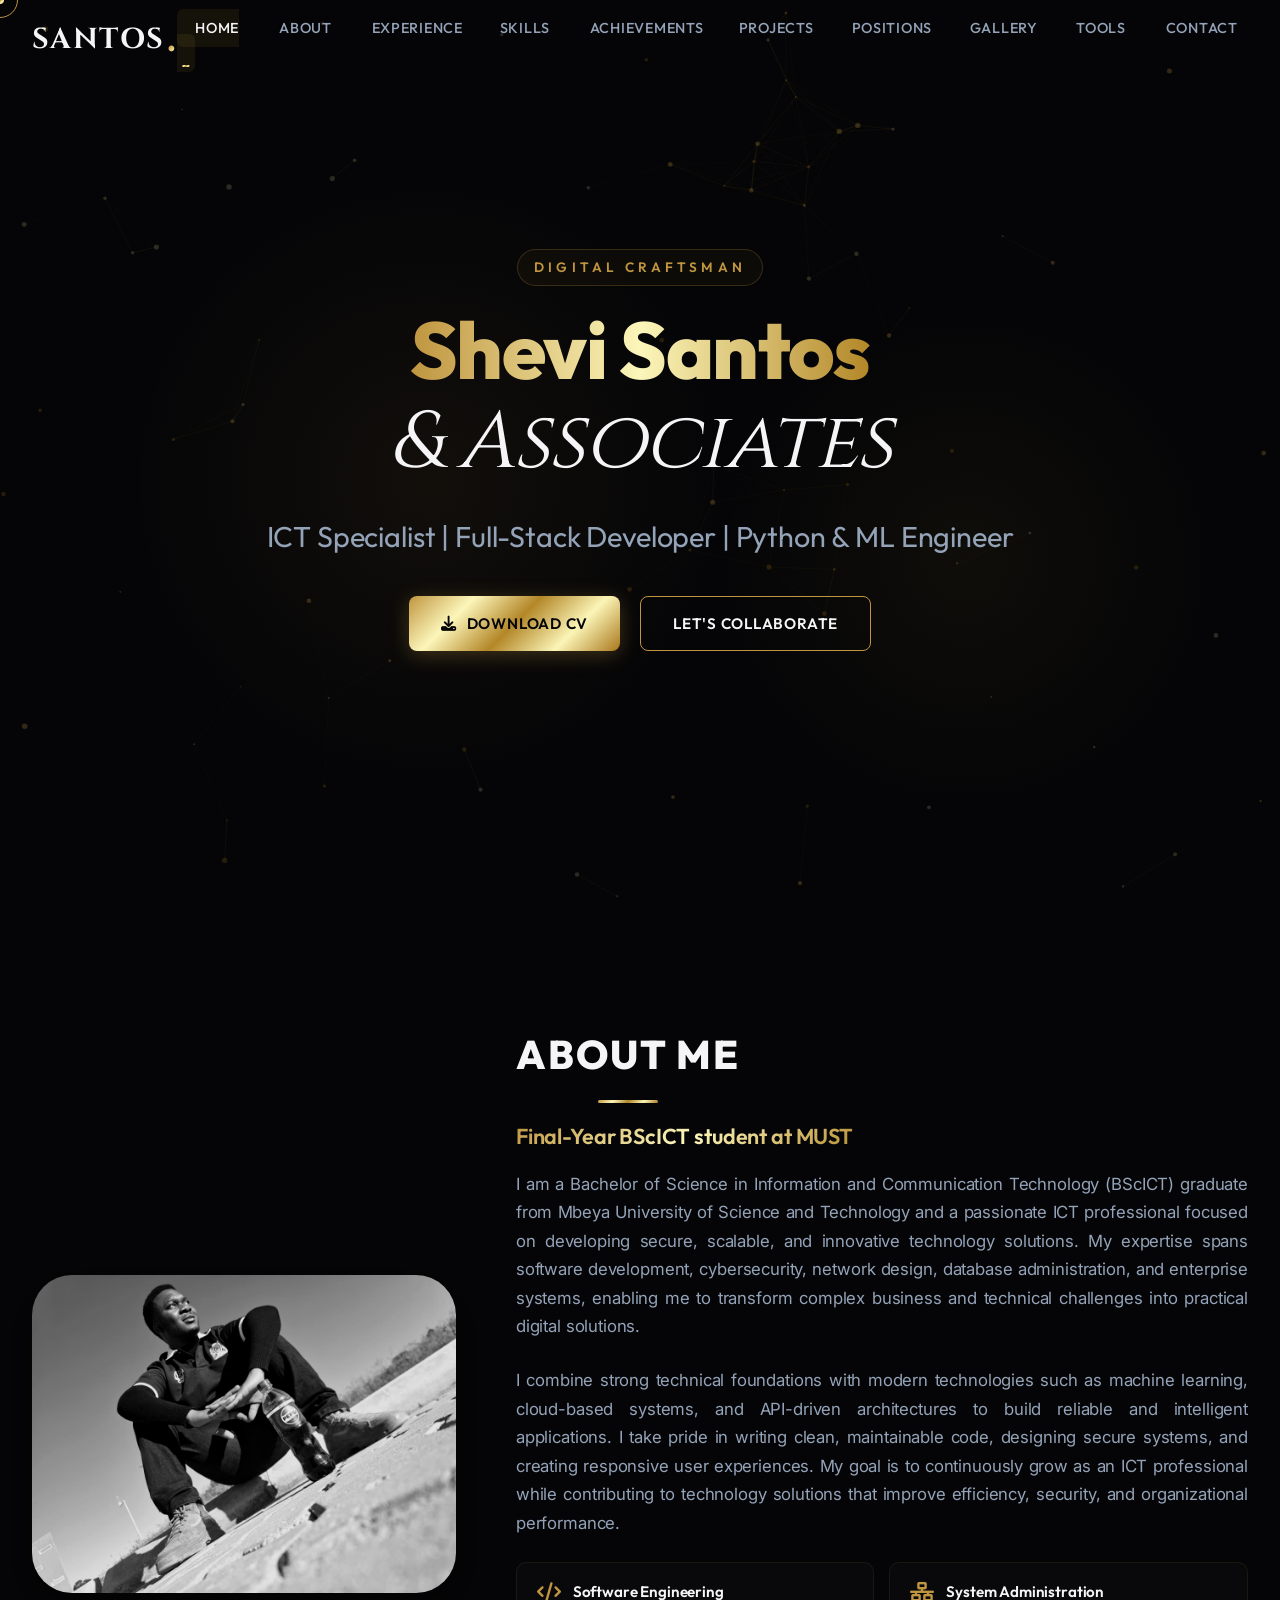
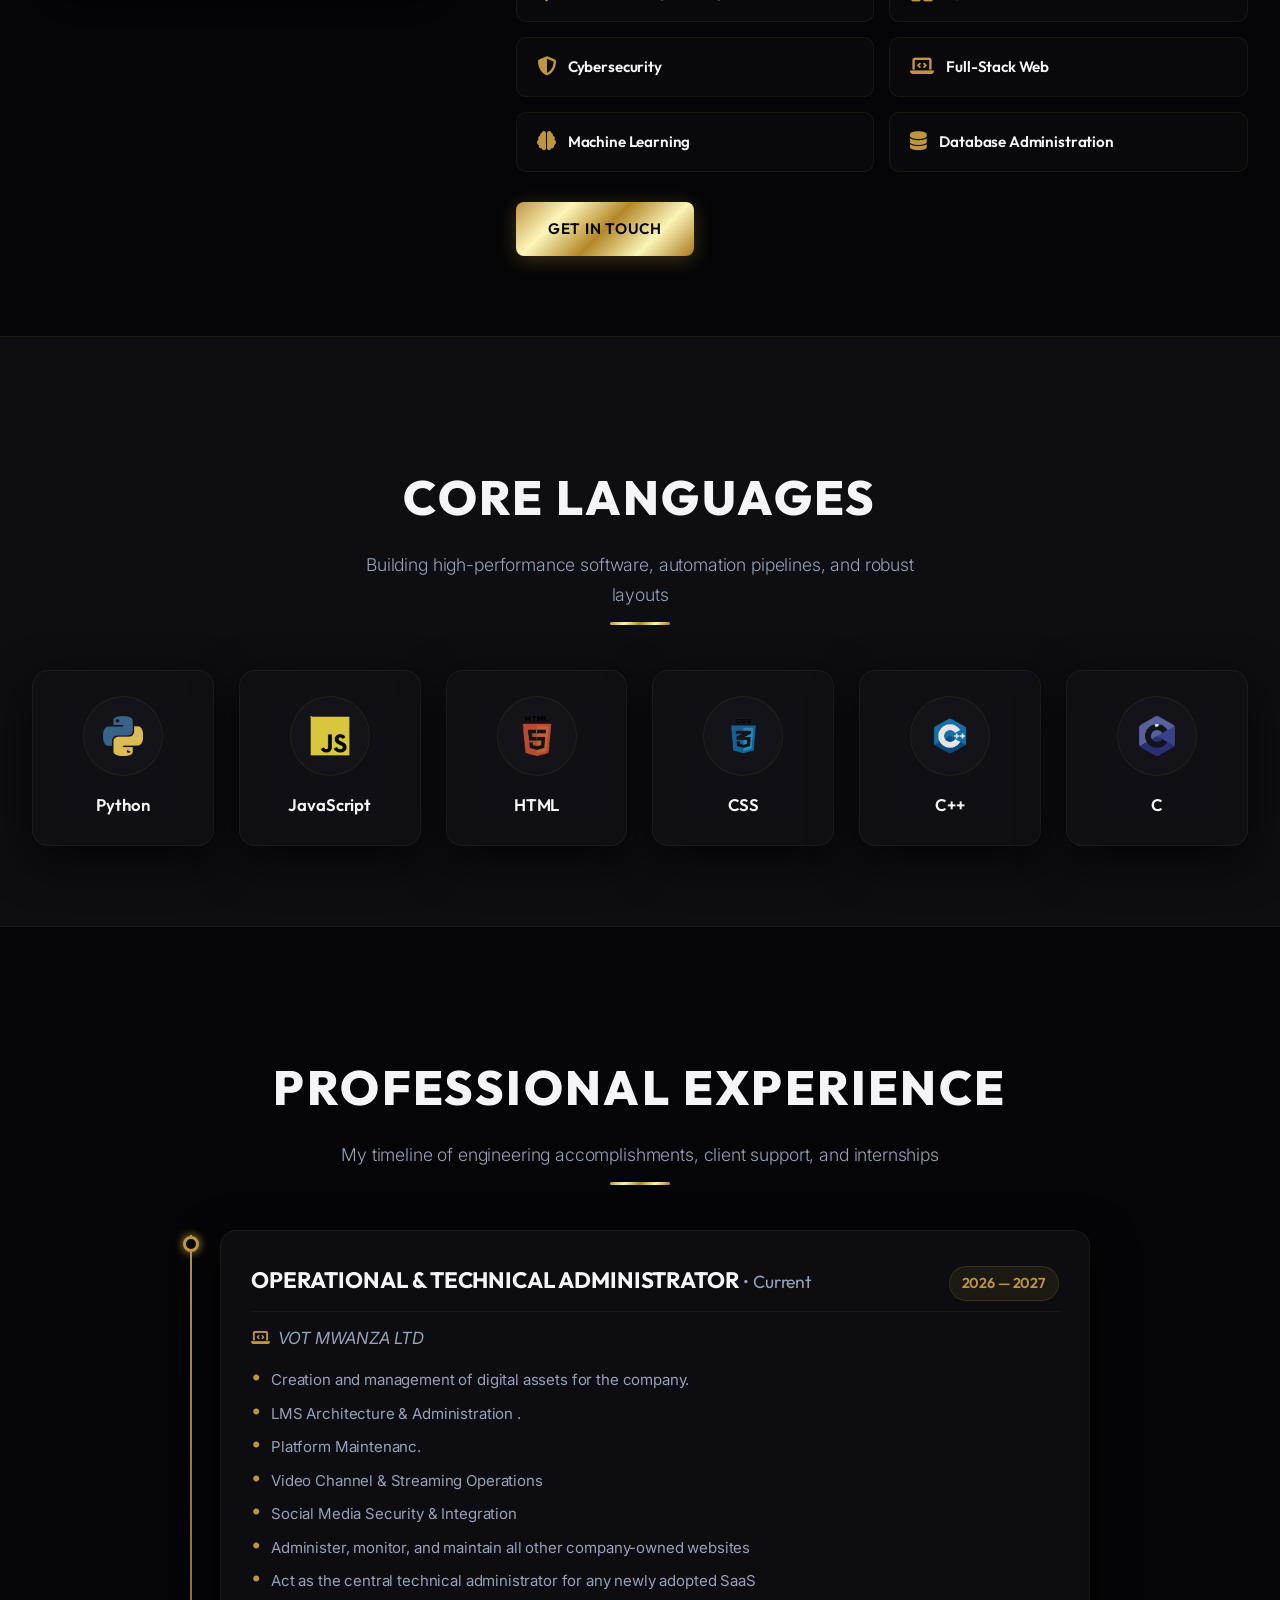
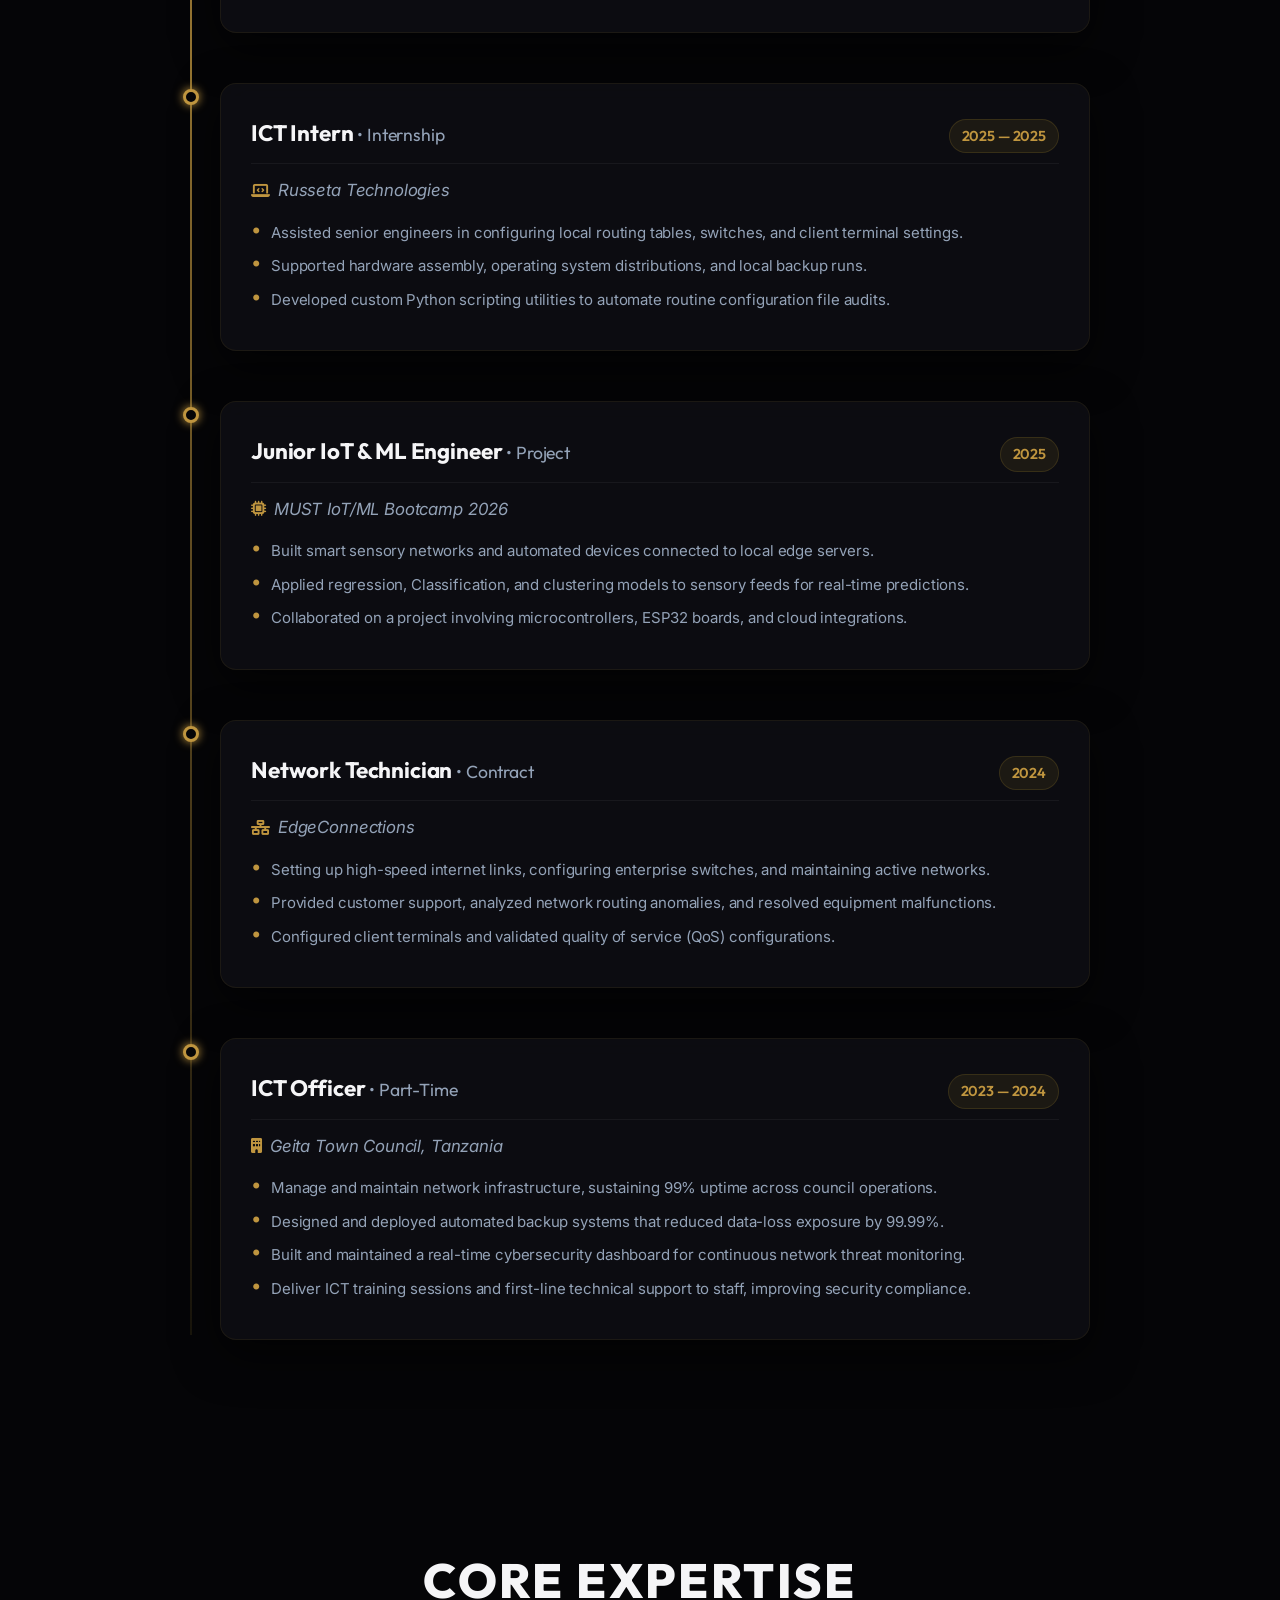
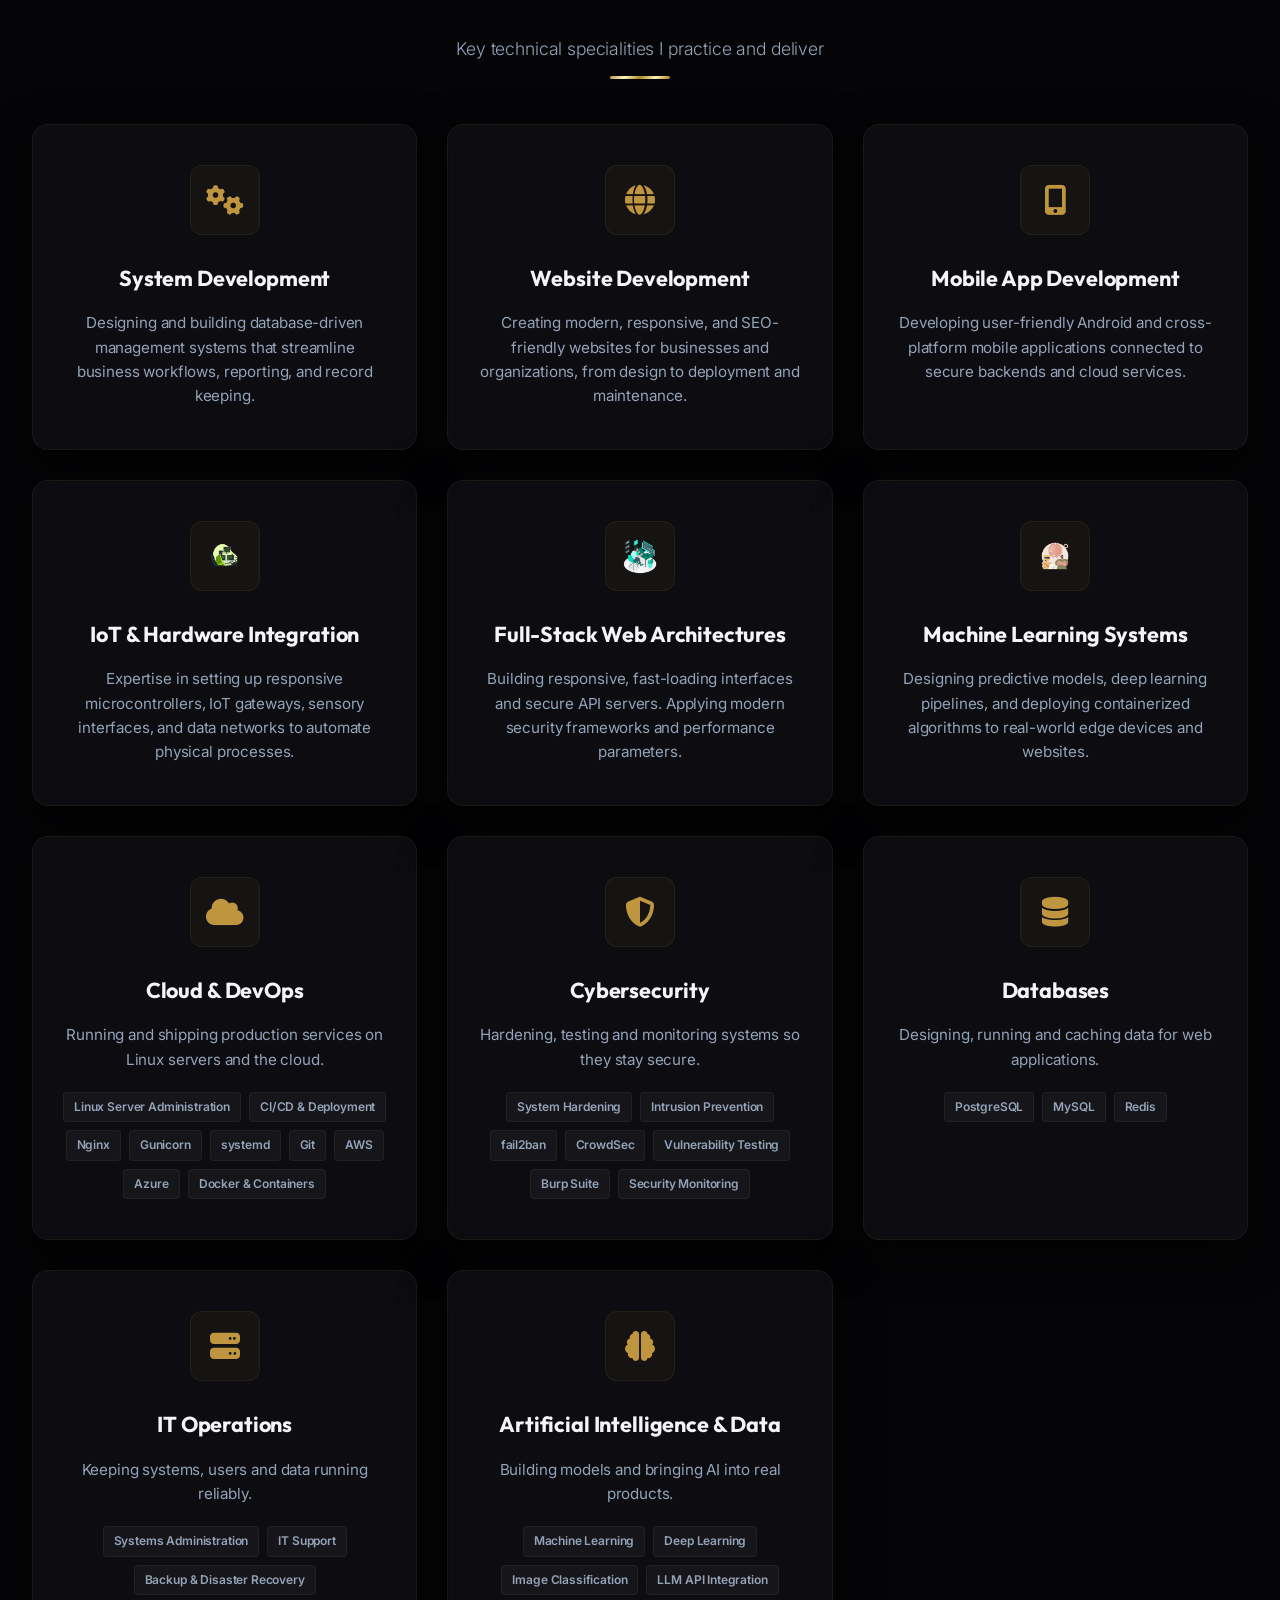
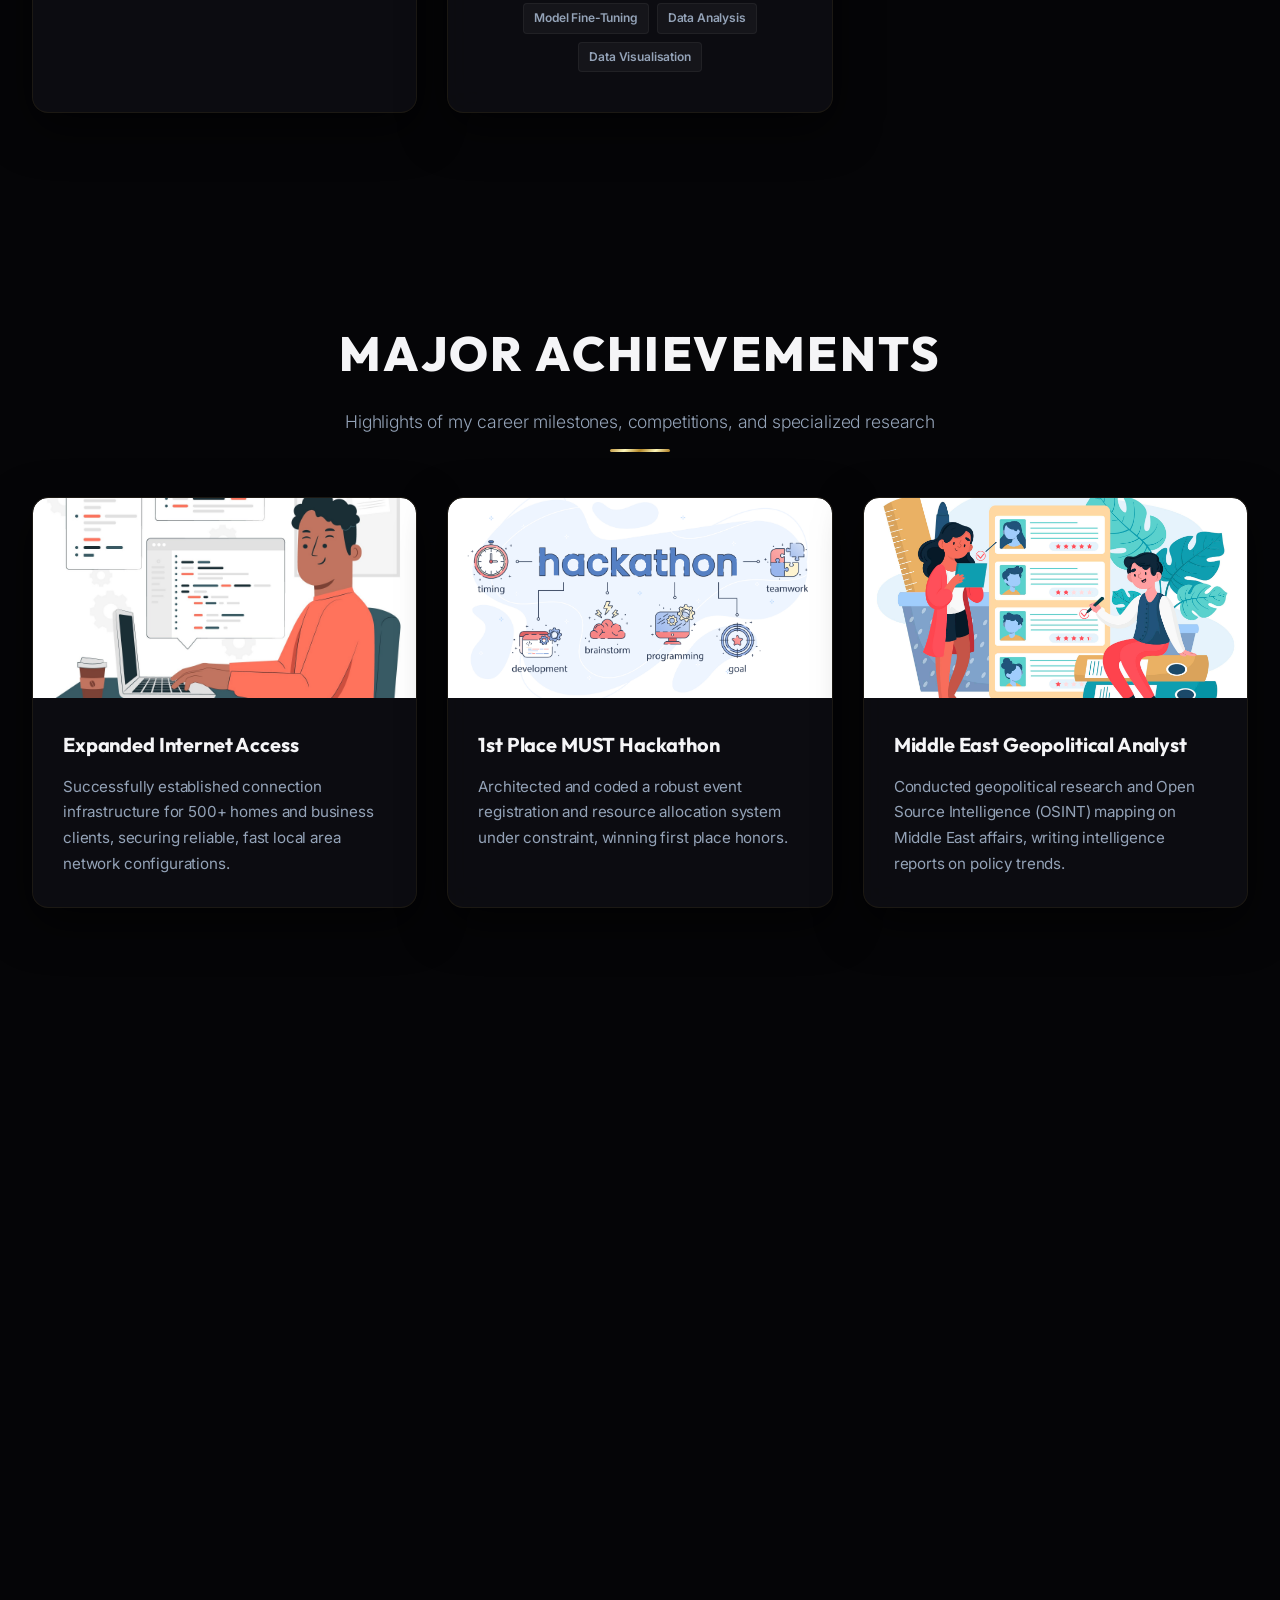
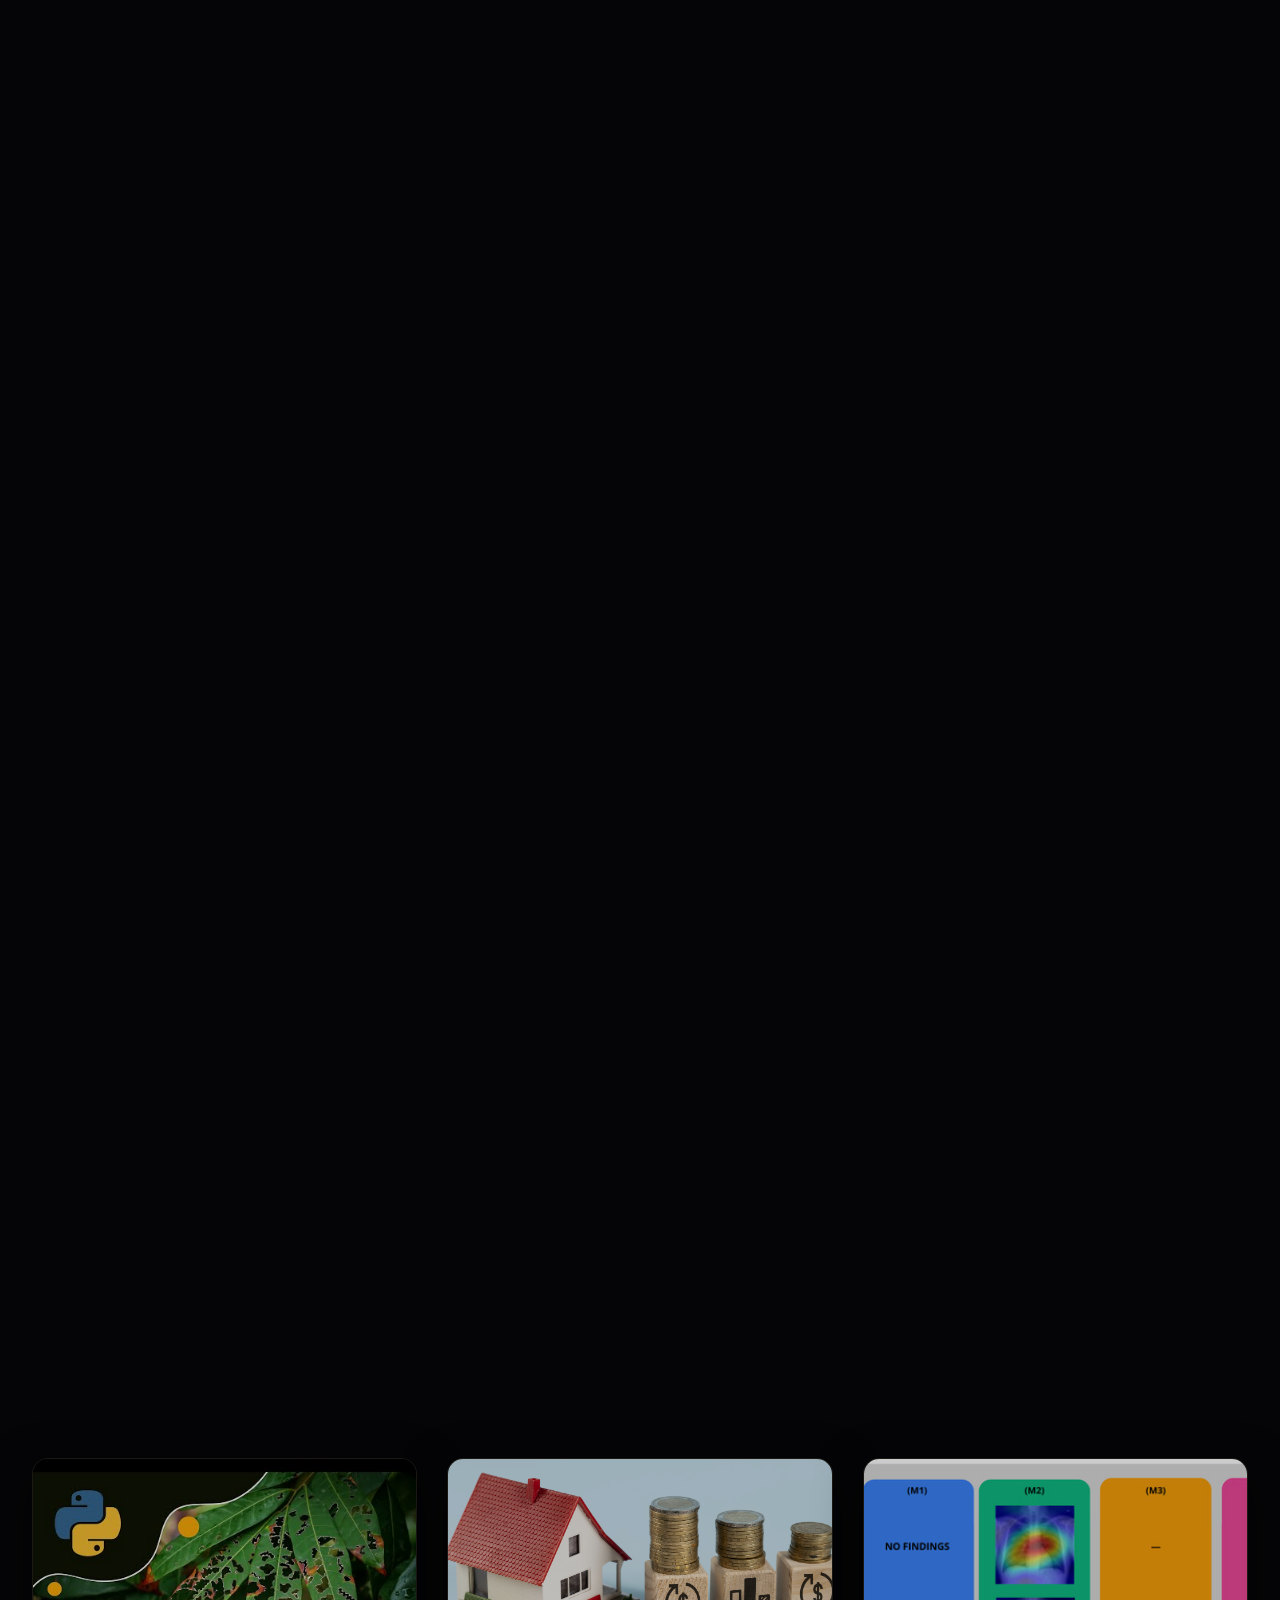
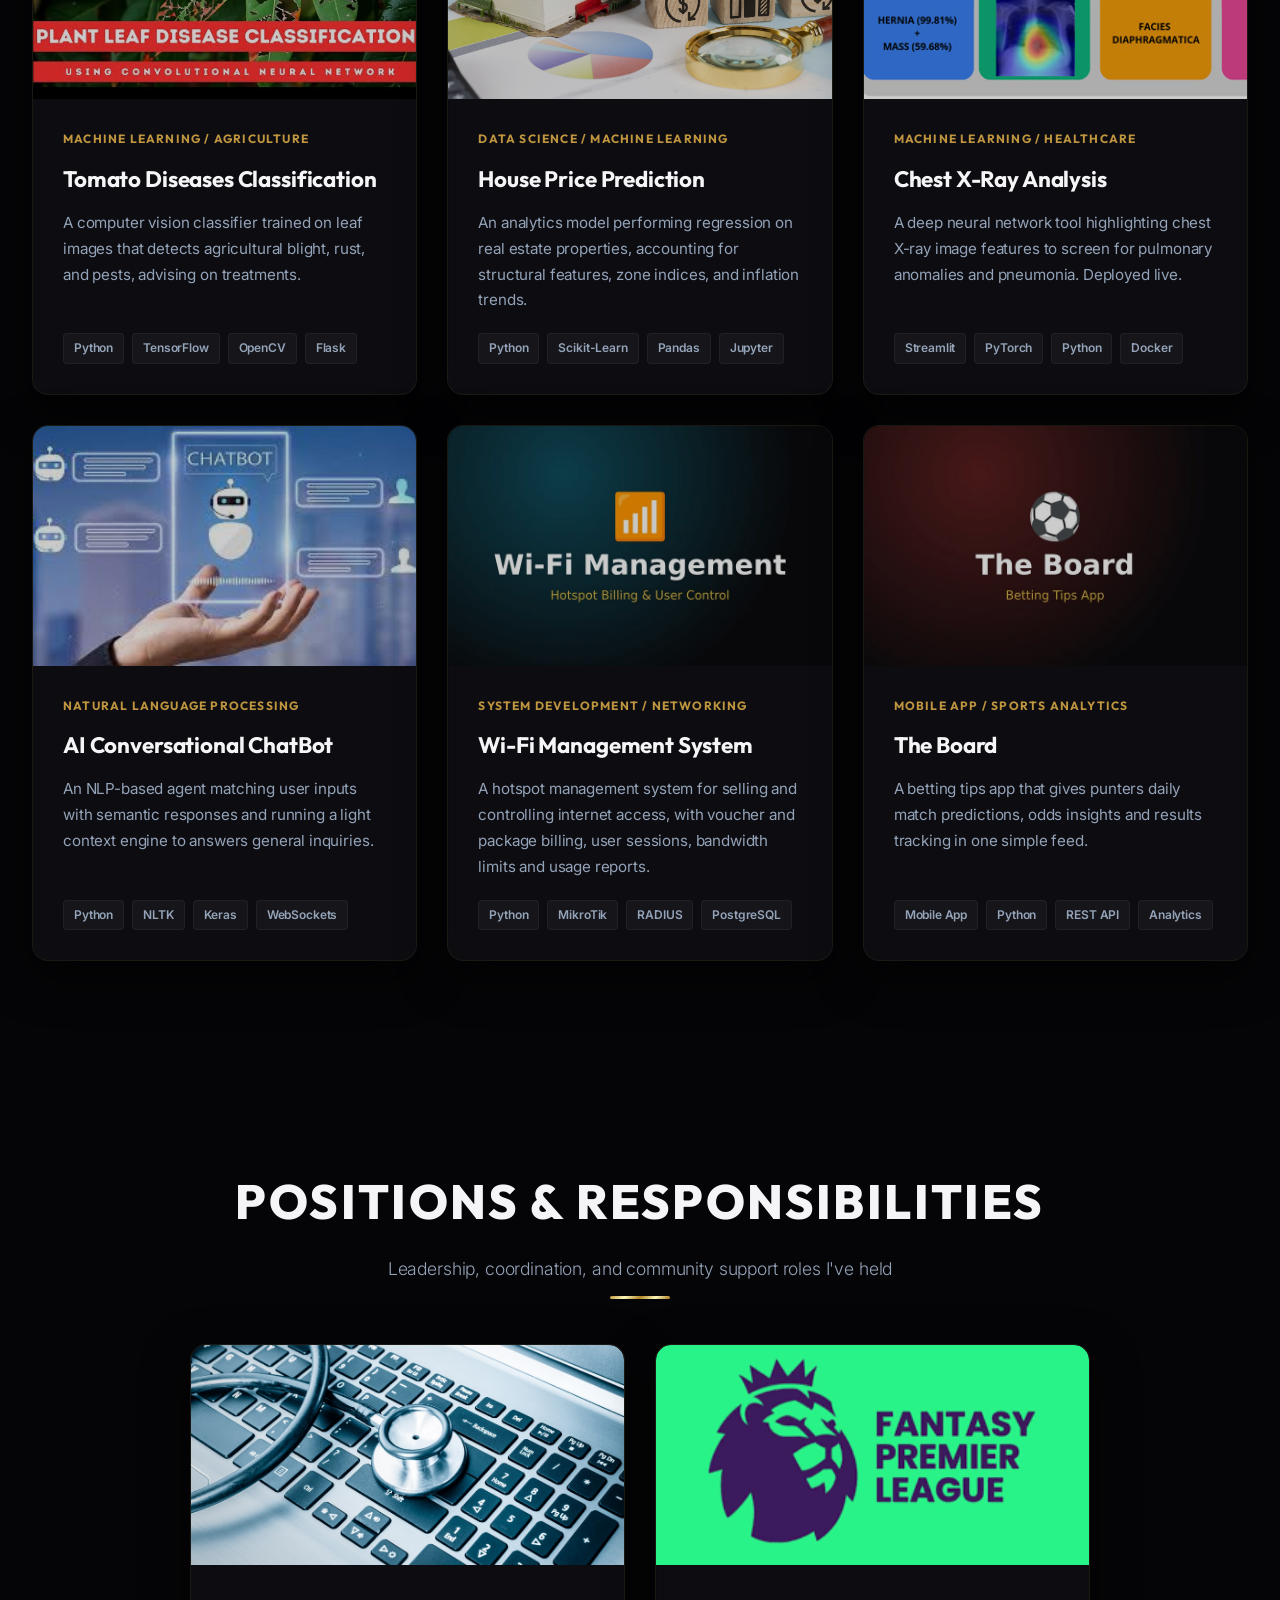
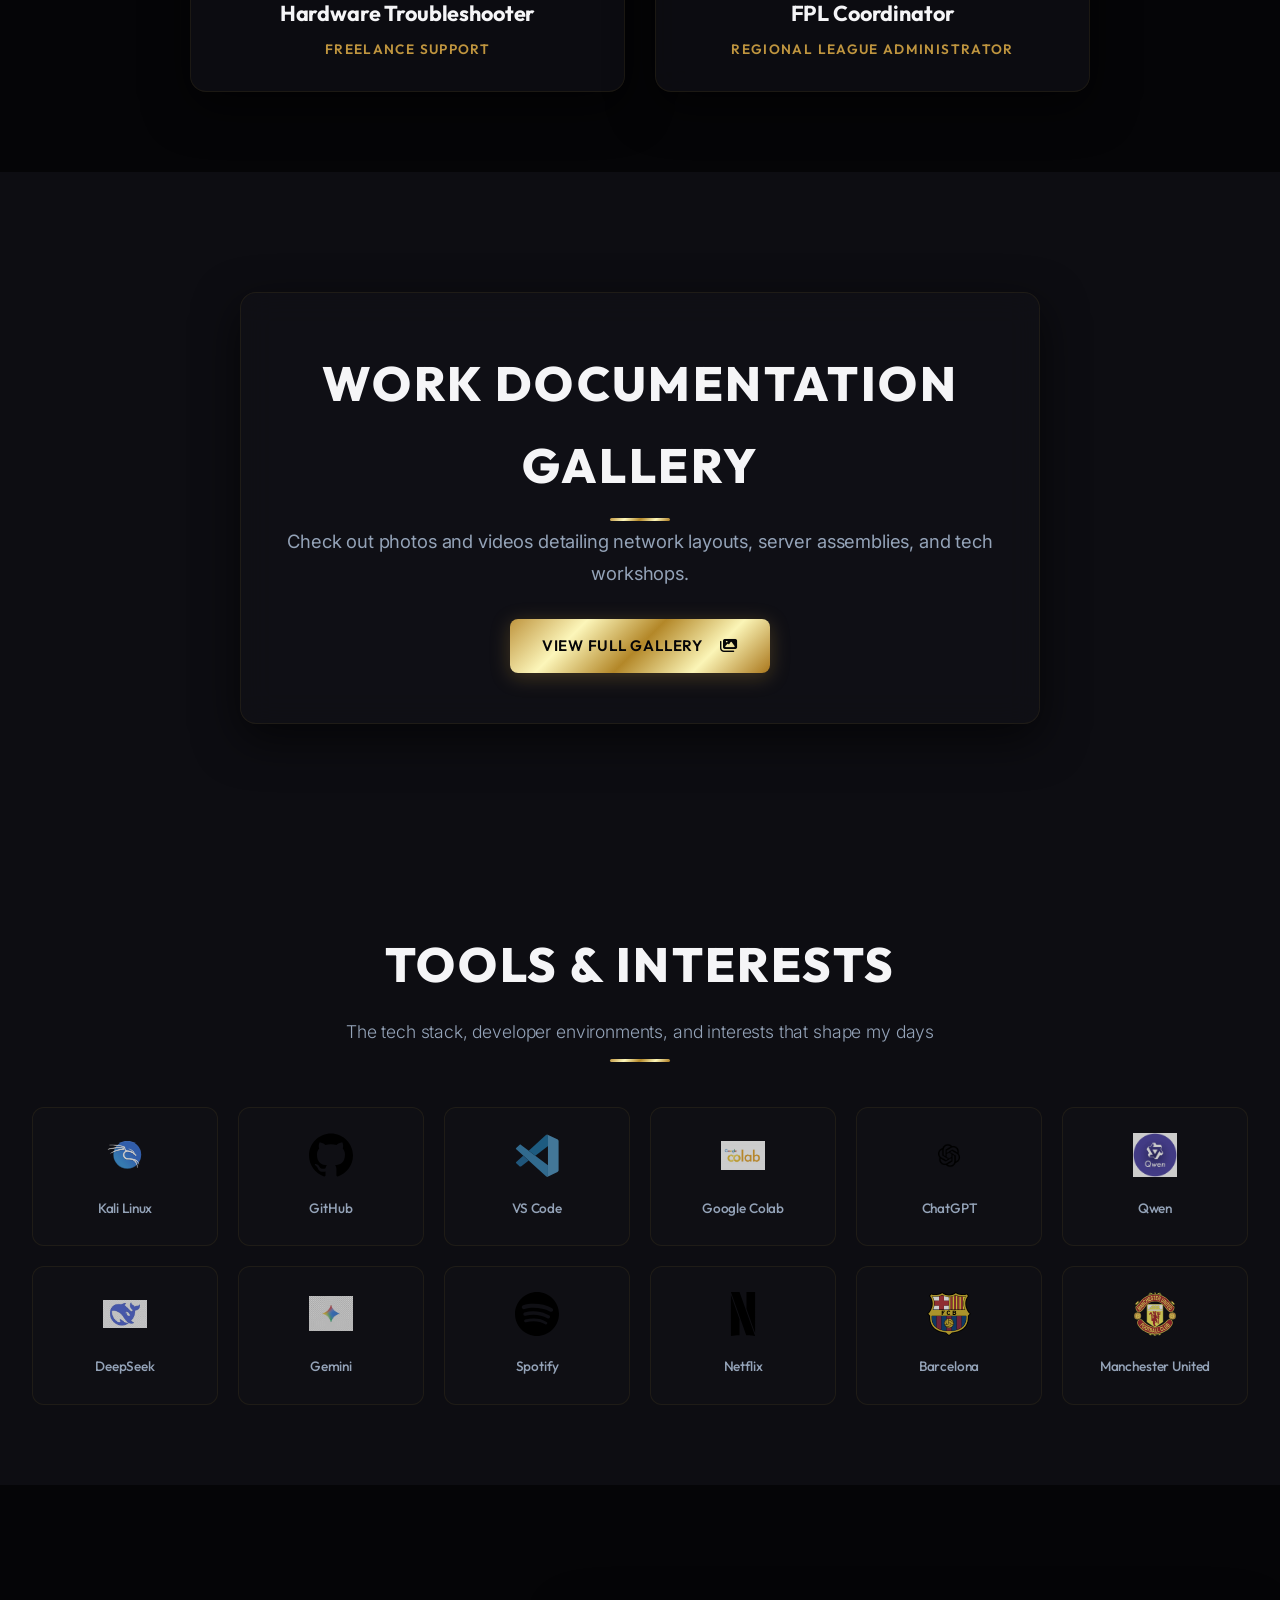
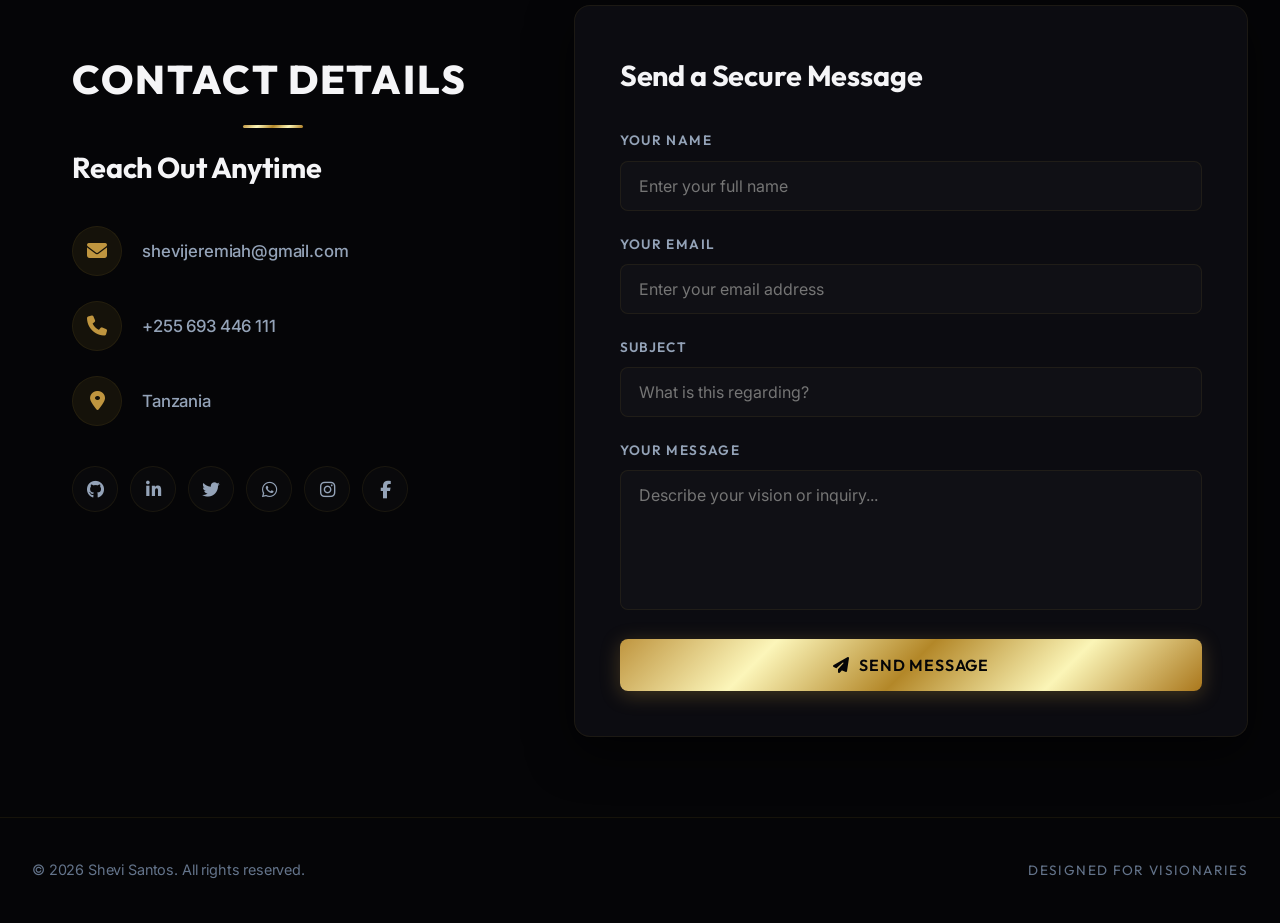
==== commit 9bf8530e: "Add cloud, security, database, IT ops and AI skills to Core Expertise Co-Authored-By: Claude Opus 5." ====
--- a/Index.html
+++ b/Index.html
@@ -384,6 +384,89 @@
                             Designing predictive models, deep learning pipelines, and deploying containerized algorithms to real-world edge devices and websites.
                         </p>
                     </div>
+                    <!-- Skill 7 -->
+                    <div class="skill-card glass-panel reveal">
+                        <div class="skill-icon-box">
+                            <i class="fas fa-cloud" aria-hidden="true"></i>
+                        </div>
+                        <h3>Cloud &amp; DevOps</h3>
+                        <p>Running and shipping production services on Linux servers and the cloud.</p>
+                        <div class="project-tags">
+                            <span class="project-tag">Linux Server Administration</span>
+                            <span class="project-tag">CI/CD &amp; Deployment</span>
+                            <span class="project-tag">Nginx</span>
+                            <span class="project-tag">Gunicorn</span>
+                            <span class="project-tag">systemd</span>
+                            <span class="project-tag">Git</span>
+                            <span class="project-tag">AWS</span>
+                            <span class="project-tag">Azure</span>
+                            <span class="project-tag">Docker &amp; Containers</span>
+                        </div>
+                    </div>
+
+                    <!-- Skill 8 -->
+                    <div class="skill-card glass-panel reveal">
+                        <div class="skill-icon-box">
+                            <i class="fas fa-shield-alt" aria-hidden="true"></i>
+                        </div>
+                        <h3>Cybersecurity</h3>
+                        <p>Hardening, testing and monitoring systems so they stay secure.</p>
+                        <div class="project-tags">
+                            <span class="project-tag">System Hardening</span>
+                            <span class="project-tag">Intrusion Prevention</span>
+                            <span class="project-tag">fail2ban</span>
+                            <span class="project-tag">CrowdSec</span>
+                            <span class="project-tag">Vulnerability Testing</span>
+                            <span class="project-tag">Burp Suite</span>
+                            <span class="project-tag">Security Monitoring</span>
+                        </div>
+                    </div>
+
+                    <!-- Skill 9 -->
+                    <div class="skill-card glass-panel reveal">
+                        <div class="skill-icon-box">
+                            <i class="fas fa-database" aria-hidden="true"></i>
+                        </div>
+                        <h3>Databases</h3>
+                        <p>Designing, running and caching data for web applications.</p>
+                        <div class="project-tags">
+                            <span class="project-tag">PostgreSQL</span>
+                            <span class="project-tag">MySQL</span>
+                            <span class="project-tag">Redis</span>
+                        </div>
+                    </div>
+
+                    <!-- Skill 10 -->
+                    <div class="skill-card glass-panel reveal">
+                        <div class="skill-icon-box">
+                            <i class="fas fa-server" aria-hidden="true"></i>
+                        </div>
+                        <h3>IT Operations</h3>
+                        <p>Keeping systems, users and data running reliably.</p>
+                        <div class="project-tags">
+                            <span class="project-tag">Systems Administration</span>
+                            <span class="project-tag">IT Support</span>
+                            <span class="project-tag">Backup &amp; Disaster Recovery</span>
+                        </div>
+                    </div>
+
+                    <!-- Skill 11 -->
+                    <div class="skill-card glass-panel reveal">
+                        <div class="skill-icon-box">
+                            <i class="fas fa-brain" aria-hidden="true"></i>
+                        </div>
+                        <h3>Artificial Intelligence &amp; Data</h3>
+                        <p>Building models and bringing AI into real products.</p>
+                        <div class="project-tags">
+                            <span class="project-tag">Machine Learning</span>
+                            <span class="project-tag">Deep Learning</span>
+                            <span class="project-tag">Image Classification</span>
+                            <span class="project-tag">LLM API Integration</span>
+                            <span class="project-tag">Model Fine-Tuning</span>
+                            <span class="project-tag">Data Analysis</span>
+                            <span class="project-tag">Data Visualisation</span>
+                        </div>
+                    </div>
                 </div>
             </div>
         </section>
--- a/style/style1.css
+++ b/style/style1.css
@@ -1652,4 +1652,9 @@
     .section-title h2 { font-size: 2.2rem; }
     .lightbox { padding: 15px; }
     .lightbox-close { top: 15px; right: 15px; font-size: 2rem; }
-}+}
+/* Skill tags inside Core Expertise cards */
+.skills .project-tags {
+    justify-content: center;
+    margin-top: 20px;
+}
